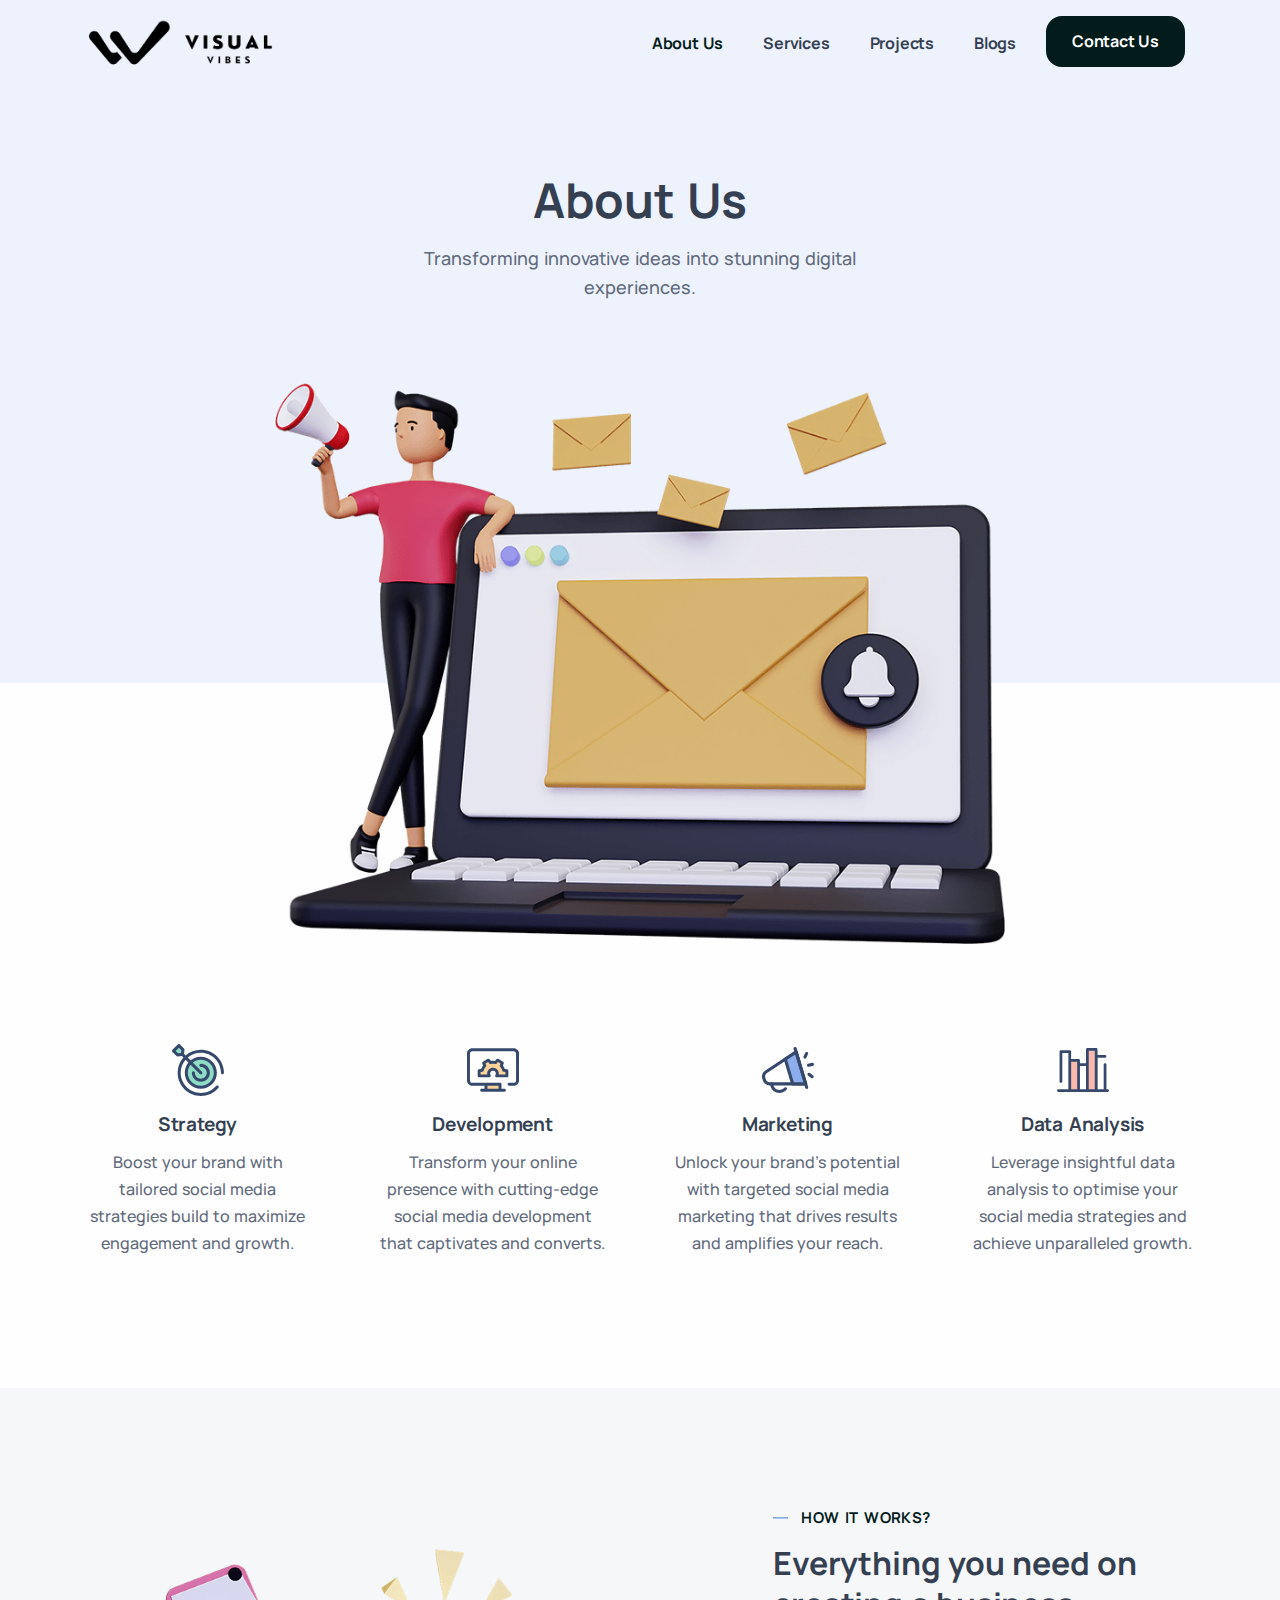
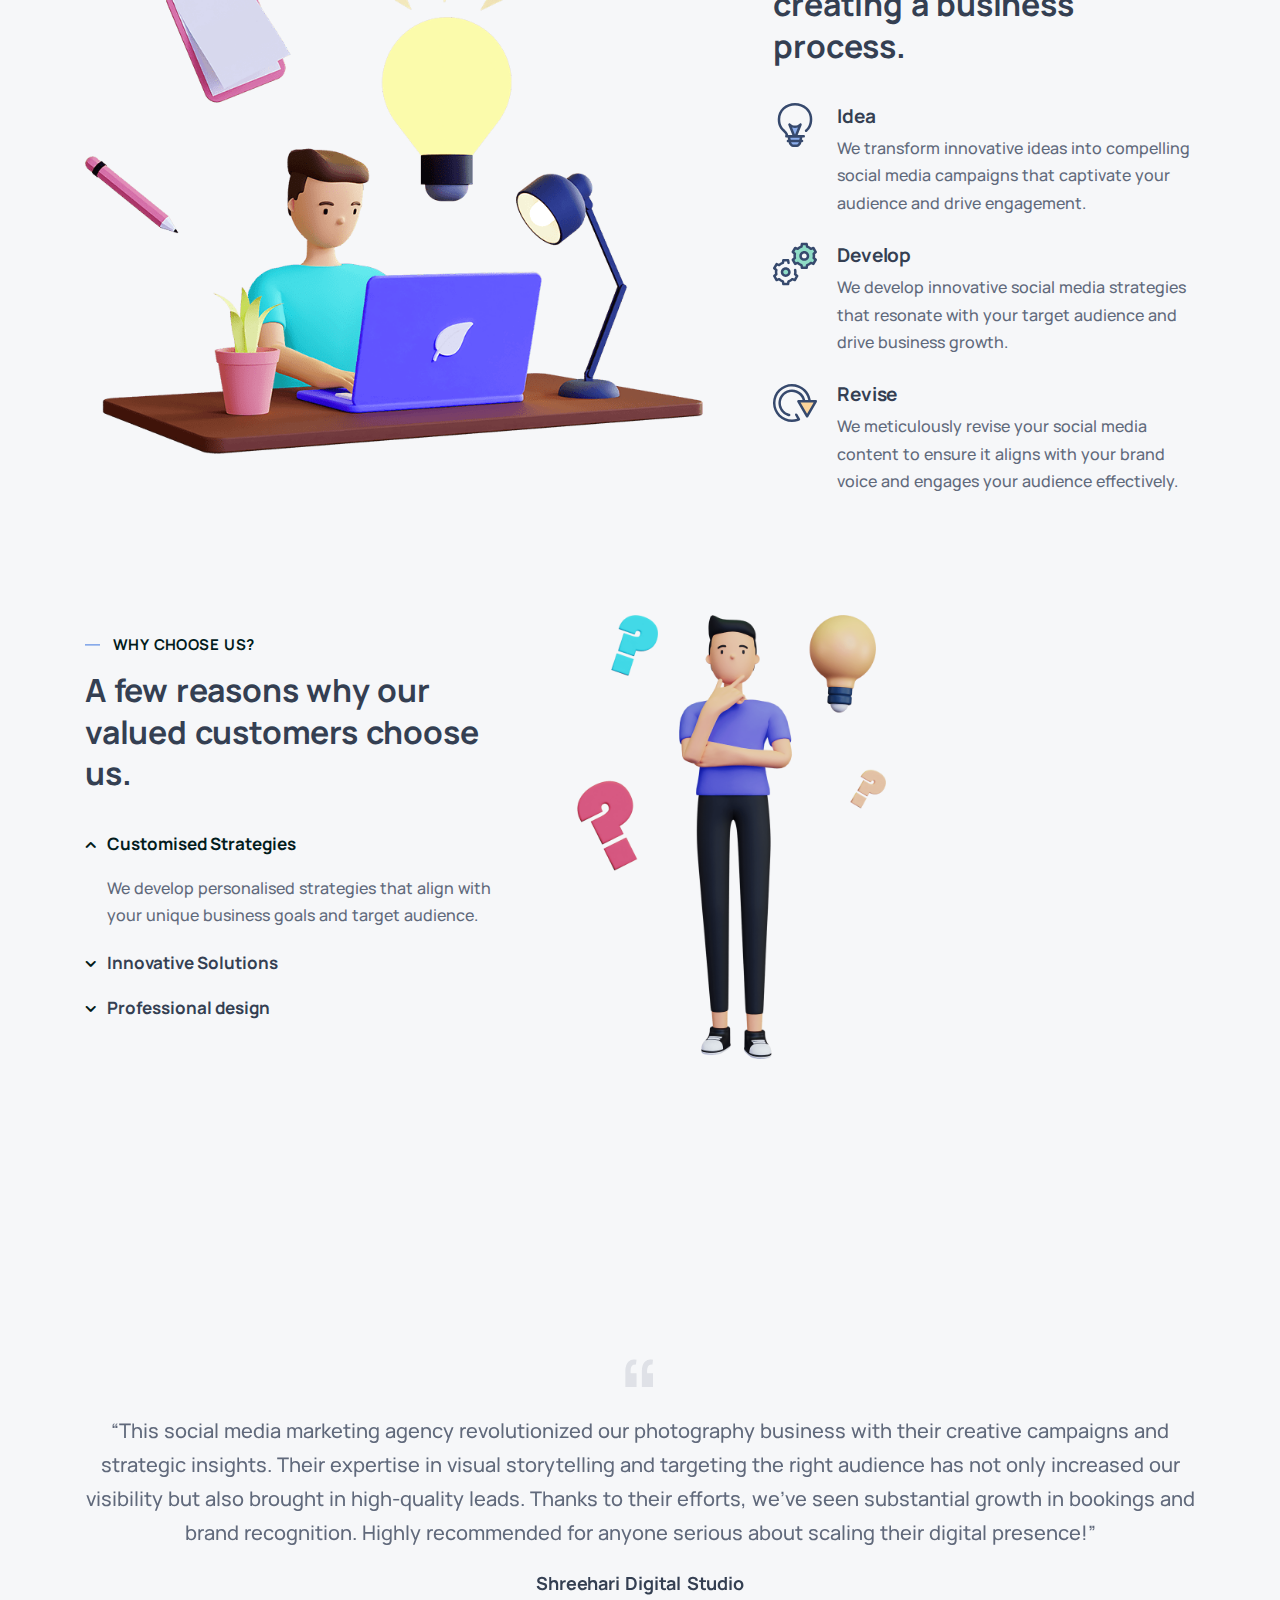
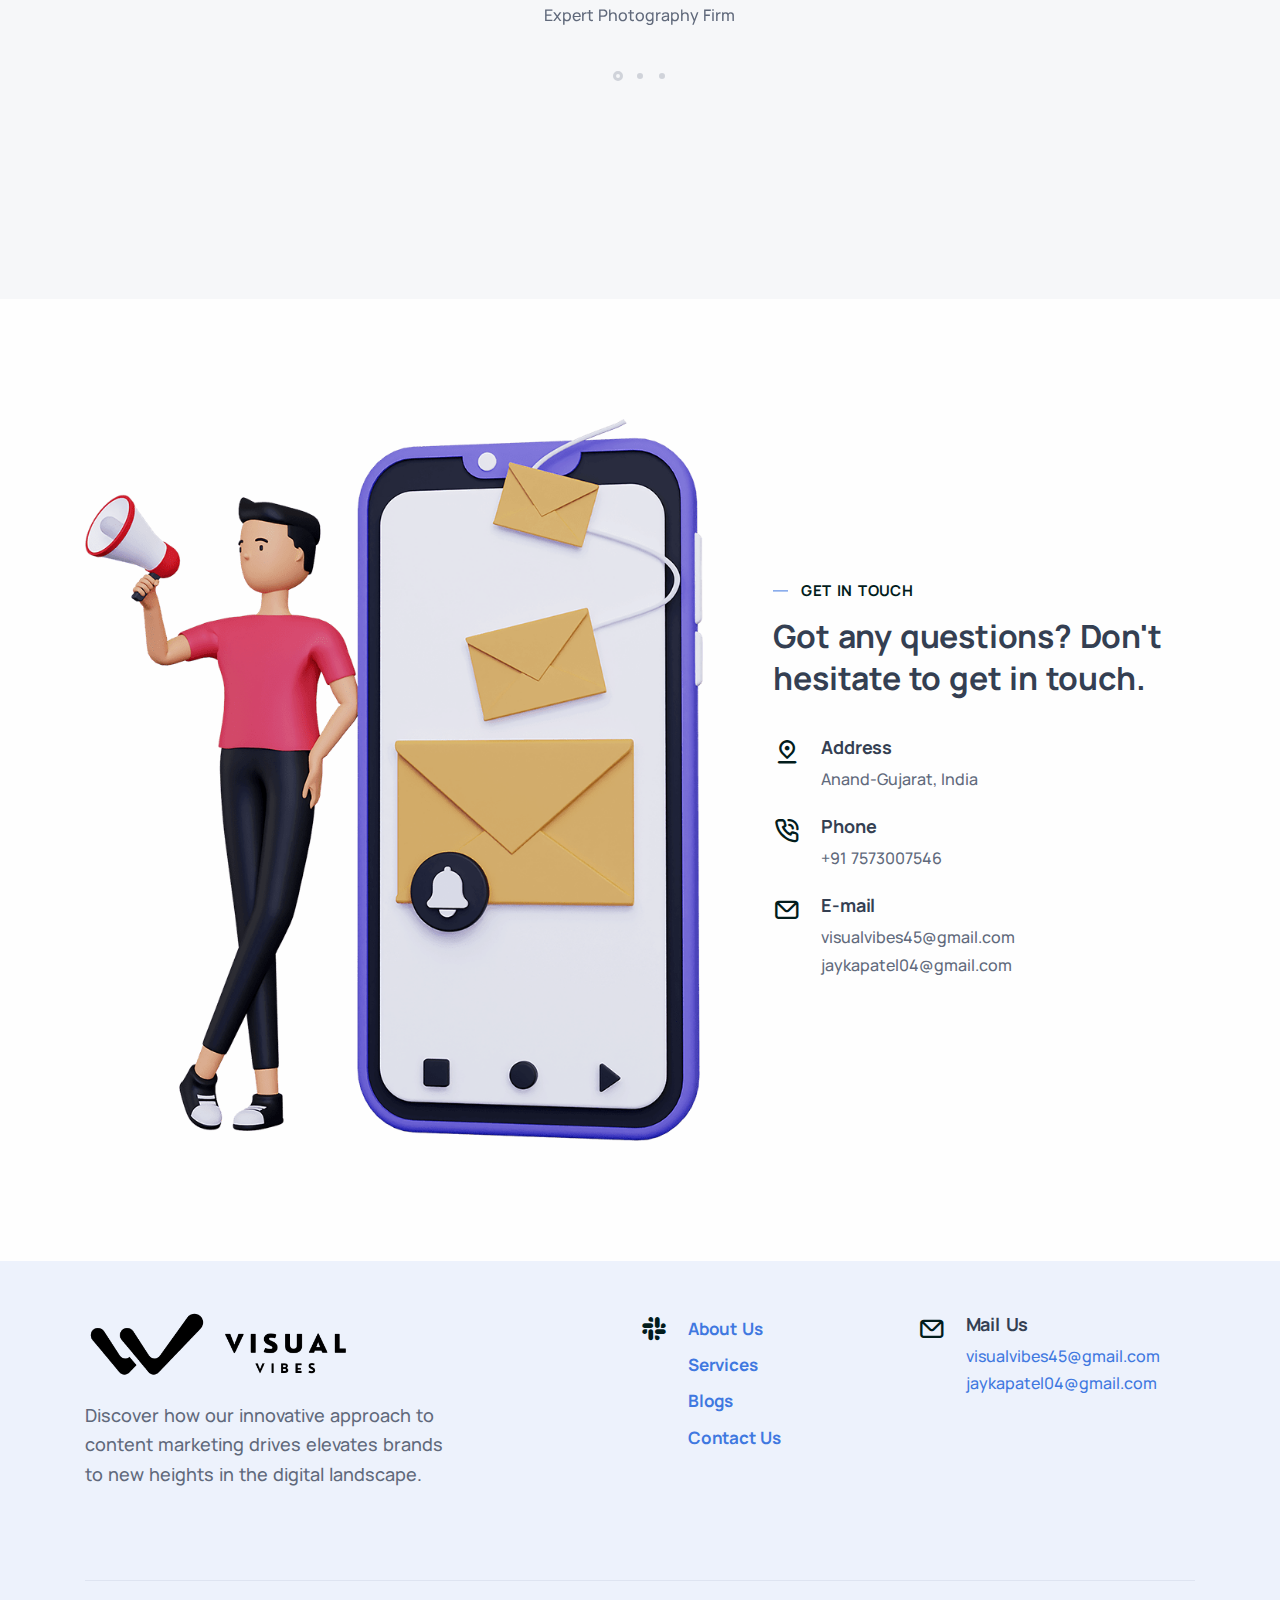
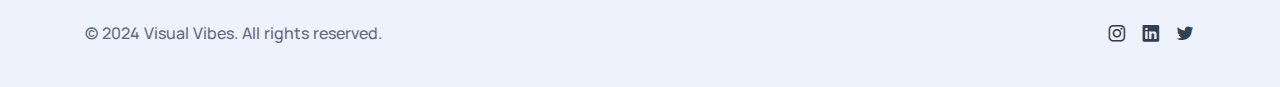
==== about2.html @ 6b337444 "Day07" ====
<!DOCTYPE html>
<html lang="en">

<head>
  <meta charset="utf-8">
  <meta name="viewport" content="width=device-width, initial-scale=1.0">
  <meta name="description"
    content="An impressive and flawless site template that includes various UI elements and countless features, attractive ready-made blocks and rich pages, basically everything you need to create a unique and professional website.">
  <meta name="keywords"
    content="bootstrap 5, business, corporate, creative, gulp, marketing, minimal, modern, multipurpose, one page, responsive, saas, sass, seo, startup, html5 template, site template">
  <meta name="author" content="elemis">
  <title>Visual Vibes</title>
  <link rel="shortcut icon" href="./assets/img/favicon.png">
  <link rel="stylesheet" href="./assets/css/plugins.css">
  <link rel="stylesheet" href="./assets/css/style.css">
</head>

<body>
  <div class="content-wrapper">
    <header class="wrapper bg-soft-primary">
      <nav class="navbar navbar-expand-lg center-nav transparent navbar-light">
        <div class="container flex-lg-row flex-nowrap align-items-center">
          <div class="navbar-brand w-100">
            <a href="./index.html">
              <img src="./assets/img/Visual vibes logo.png" height="50" alt="" />
            </a>
          </div>
          <div class="navbar-collapse offcanvas offcanvas-nav offcanvas-start">
            <div class="offcanvas-header d-lg-none">
              <h3 class="text-white fs-30 mb-0"><a class="text-white" href="index.html">Visual Vibes</a></h3>
              <button type="button" class="btn-close btn-close-white" data-bs-dismiss="offcanvas"
                aria-label="Close"></button>
            </div>
            <div class="offcanvas-body ms-lg-auto d-flex flex-column h-100">
              <ul class="navbar-nav">
                <!-- <li class="nav-item dropdown dropdown-mega">
                  <a class="nav-link dropdown-toggle" href="#" data-bs-toggle="dropdown">Demos</a>
                  <ul class="dropdown-menu mega-menu mega-menu-dark mega-menu-img">
                    <li class="mega-menu-content mega-menu-scroll">
                      <ul class="row row-cols-1 row-cols-lg-6 gx-0 gx-lg-4 gy-lg-2 list-unstyled">
                        <li class="col">
                          <a class="dropdown-item" href="./demo1.html">
                            <figure class="rounded lift d-none d-lg-block"><img src="./assets/img/demos/mi1.jpg" srcset="./assets/img/demos/mi1@2x.jpg 2x" alt=""></figure>
                            <span class="d-lg-none">Demo 1</span>
                          </a>
                        </li>
                        <li class="col">
                          <a class="dropdown-item" href="./demo2.html">
                            <figure class="rounded lift d-none d-lg-block"><img src="./assets/img/demos/mi2.jpg" srcset="./assets/img/demos/mi2@2x.jpg 2x" alt=""></figure>
                            <span class="d-lg-none">Demo 2</span>
                          </a>
                        </li>
                        <li class="col">
                          <a class="dropdown-item" href="./demo3.html">
                            <figure class="rounded lift d-none d-lg-block"><img src="./assets/img/demos/mi3.jpg" srcset="./assets/img/demos/mi3@2x.jpg 2x" alt=""></figure>
                            <span class="d-lg-none">Demo 3</span>
                          </a>
                        </li>
                        <li class="col">
                          <a class="dropdown-item" href="./demo4.html">
                            <figure class="rounded lift d-none d-lg-block"><img src="./assets/img/demos/mi4.jpg" srcset="./assets/img/demos/mi4@2x.jpg 2x" alt=""></figure>
                            <span class="d-lg-none">Demo 4</span>
                          </a>
                        </li>
                        <li class="col">
                          <a class="dropdown-item" href="./demo5.html">
                            <figure class="rounded lift d-none d-lg-block"><img src="./assets/img/demos/mi5.jpg" srcset="./assets/img/demos/mi5@2x.jpg 2x" alt=""></figure>
                            <span class="d-lg-none">Demo 5</span>
                          </a>
                        </li>
                        <li class="col">
                          <a class="dropdown-item" href="./demo6.html">
                            <figure class="rounded lift d-none d-lg-block"><img src="./assets/img/demos/mi6.jpg" srcset="./assets/img/demos/mi6@2x.jpg 2x" alt=""></figure>
                            <span class="d-lg-none">Demo 6</span>
                          </a>
                        </li>
                        <li class="col">
                          <a class="dropdown-item" href="./demo7.html">
                            <figure class="rounded lift d-none d-lg-block"><img src="./assets/img/demos/mi7.jpg" srcset="./assets/img/demos/mi7@2x.jpg 2x" alt=""></figure>
                            <span class="d-lg-none">Demo 7</span>
                          </a>
                        </li>
                        <li class="col">
                          <a class="dropdown-item" href="./demo8.html">
                            <figure class="rounded lift d-none d-lg-block"><img src="./assets/img/demos/mi8.jpg" srcset="./assets/img/demos/mi8@2x.jpg 2x" alt=""></figure>
                            <span class="d-lg-none">Demo 8</span>
                          </a>
                        </li>
                        <li class="col">
                          <a class="dropdown-item" href="./demo9.html">
                            <figure class="rounded lift d-none d-lg-block"><img src="./assets/img/demos/mi9.jpg" srcset="./assets/img/demos/mi9@2x.jpg 2x" alt=""></figure>
                            <span class="d-lg-none">Demo 9</span>
                          </a>
                        </li>
                        <li class="col">
                          <a class="dropdown-item" href="./demo10.html">
                            <figure class="rounded lift d-none d-lg-block"><img src="./assets/img/demos/mi10.jpg" srcset="./assets/img/demos/mi10@2x.jpg 2x" alt=""></figure>
                            <span class="d-lg-none">Demo 10</span>
                          </a>
                        </li>
                        <li class="col">
                          <a class="dropdown-item" href="./demo11.html">
                            <figure class="rounded lift d-none d-lg-block"><img src="./assets/img/demos/mi11.jpg" srcset="./assets/img/demos/mi11@2x.jpg 2x" alt=""></figure>
                            <span class="d-lg-none">Demo 11</span>
                          </a>
                        </li>
                        <li class="col">
                          <a class="dropdown-item" href="./demo12.html">
                            <figure class="rounded lift d-none d-lg-block"><img src="./assets/img/demos/mi12.jpg" srcset="./assets/img/demos/mi12@2x.jpg 2x" alt=""></figure>
                            <span class="d-lg-none">Demo 12</span>
                          </a>
                        </li>
                        <li class="col">
                          <a class="dropdown-item" href="./demo13.html">
                            <figure class="rounded lift d-none d-lg-block"><img src="./assets/img/demos/mi13.jpg" srcset="./assets/img/demos/mi13@2x.jpg 2x" alt=""></figure>
                            <span class="d-lg-none">Demo 13</span>
                          </a>
                        </li>
                        <li class="col">
                          <a class="dropdown-item" href="./demo14.html">
                            <figure class="rounded lift d-none d-lg-block"><img src="./assets/img/demos/mi14.jpg" srcset="./assets/img/demos/mi14@2x.jpg 2x" alt=""></figure>
                            <span class="d-lg-none">Demo 14</span>
                          </a>
                        </li>
                        <li class="col">
                          <a class="dropdown-item" href="./demo15.html">
                            <figure class="rounded lift d-none d-lg-block"><img src="./assets/img/demos/mi15.jpg" srcset="./assets/img/demos/mi15@2x.jpg 2x" alt=""></figure>
                            <span class="d-lg-none">Demo 15</span>
                          </a>
                        </li>
                        <li class="col">
                          <a class="dropdown-item" href="./demo16.html">
                            <figure class="rounded lift d-none d-lg-block"><img src="./assets/img/demos/mi16.jpg" srcset="./assets/img/demos/mi16@2x.jpg 2x" alt=""></figure>
                            <span class="d-lg-none">Demo 16</span>
                          </a>
                        </li>
                        <li class="col">
                          <a class="dropdown-item" href="./demo17.html">
                            <figure class="rounded lift d-none d-lg-block"><img src="./assets/img/demos/mi17.jpg" srcset="./assets/img/demos/mi17@2x.jpg 2x" alt=""></figure>
                            <span class="d-lg-none">Demo 17</span>
                          </a>
                        </li>
                        <li class="col">
                          <a class="dropdown-item" href="./demo18.html">
                            <figure class="rounded lift d-none d-lg-block"><img src="./assets/img/demos/mi18.jpg" srcset="./assets/img/demos/mi18@2x.jpg 2x" alt=""></figure>
                            <span class="d-lg-none">Demo 18</span>
                          </a>
                        </li>
                        <li class="col">
                          <a class="dropdown-item" href="./demo19.html">
                            <figure class="rounded lift d-none d-lg-block"><img src="./assets/img/demos/mi19.jpg" srcset="./assets/img/demos/mi19@2x.jpg 2x" alt=""></figure>
                            <span class="d-lg-none">Demo 19</span>
                          </a>
                        </li>
                        <li class="col">
                          <a class="dropdown-item" href="./demo20.html">
                            <figure class="rounded lift d-none d-lg-block"><img src="./assets/img/demos/mi20.jpg" srcset="./assets/img/demos/mi20@2x.jpg 2x" alt=""></figure>
                            <span class="d-lg-none">Demo 20</span>
                          </a>
                        </li>
                        <li class="col">
                          <a class="dropdown-item" href="./demo21.html">
                            <figure class="rounded lift d-none d-lg-block"><img src="./assets/img/demos/mi21.jpg" srcset="./assets/img/demos/mi21@2x.jpg 2x" alt=""></figure>
                            <span class="d-lg-none">Demo 21</span>
                          </a>
                        </li>
                        <li class="col">
                          <a class="dropdown-item" href="./demo22.html">
                            <figure class="rounded lift d-none d-lg-block"><img src="./assets/img/demos/mi22.jpg" srcset="./assets/img/demos/mi22@2x.jpg 2x" alt=""></figure>
                            <span class="d-lg-none">Demo 22</span>
                          </a>
                        </li>
                        <li class="col">
                          <a class="dropdown-item" href="./demo23.html">
                            <figure class="rounded lift d-none d-lg-block"><img src="./assets/img/demos/mi23.jpg" srcset="./assets/img/demos/mi23@2x.jpg 2x" alt=""></figure>
                            <span class="d-lg-none">Demo 23</span>
                          </a>
                        </li>
                        <li class="col">
                          <a class="dropdown-item" href="./demo24.html">
                            <figure class="rounded lift d-none d-lg-block"><img src="./assets/img/demos/mi24.jpg" srcset="./assets/img/demos/mi24@2x.jpg 2x" alt=""></figure>
                            <span class="d-lg-none">Demo 24</span>
                          </a>
                        </li>
                        <li class="col">
                          <a class="dropdown-item" href="./demo25.html">
                            <figure class="rounded lift d-none d-lg-block"><img src="./assets/img/demos/mi25.jpg" srcset="./assets/img/demos/mi25@2x.jpg 2x" alt=""></figure>
                            <span class="d-lg-none">Demo 25</span>
                          </a>
                        </li>
                        <li class="col">
                          <a class="dropdown-item" href="./index.html">
                            <figure class="rounded lift d-none d-lg-block"><img src="./assets/img/demos/mi26.jpg" srcset="./assets/img/demos/mi26@2x.jpg 2x" alt=""></figure>
                            <span class="d-lg-none">Demo 26</span>
                          </a>
                        </li>
                        <li class="col">
                          <a class="dropdown-item" href="./demo27.html">
                            <figure class="rounded lift d-none d-lg-block"><img src="./assets/img/demos/mi27.jpg" srcset="./assets/img/demos/mi27@2x.jpg 2x" alt=""></figure>
                            <span class="d-lg-none">Demo 27</span>
                          </a>
                        </li>
                        <li class="col">
                          <a class="dropdown-item" href="./demo28.html">
                            <figure class="rounded lift d-none d-lg-block"><img src="./assets/img/demos/mi28.jpg" srcset="./assets/img/demos/mi28@2x.jpg 2x" alt=""></figure>
                            <span class="d-lg-none">Demo 28</span>
                          </a>
                        </li>
                        <li class="col">
                          <a class="dropdown-item" href="./demo29.html">
                            <figure class="rounded lift d-none d-lg-block"><img src="./assets/img/demos/mi29.jpg" srcset="./assets/img/demos/mi29@2x.jpg 2x" alt=""></figure>
                            <span class="d-lg-none">Demo 29</span>
                          </a>
                        </li>
                        <li class="col">
                          <a class="dropdown-item" href="./demo30.html">
                            <figure class="rounded lift d-none d-lg-block"><img src="./assets/img/demos/mi30.jpg" srcset="./assets/img/demos/mi30@2x.jpg 2x" alt=""></figure>
                            <span class="d-lg-none">Demo 30</span>
                          </a>
                        </li>
                        <li class="col">
                          <a class="dropdown-item" href="./demo31.html">
                            <figure class="rounded lift d-none d-lg-block"><img src="./assets/img/demos/mi31.jpg" srcset="./assets/img/demos/mi31@2x.jpg 2x" alt=""></figure>
                            <span class="d-lg-none">Demo 31</span>
                          </a>
                        </li>
                        <li class="col">
                          <a class="dropdown-item" href="./demo32.html">
                            <figure class="rounded lift d-none d-lg-block"><img src="./assets/img/demos/mi32.jpg" srcset="./assets/img/demos/mi32@2x.jpg 2x" alt=""></figure>
                            <span class="d-lg-none">Demo 32</span>
                          </a>
                        </li>
                        <li class="col">
                          <a class="dropdown-item" href="./demo33.html">
                            <figure class="rounded lift d-none d-lg-block"><img src="./assets/img/demos/mi33.jpg" srcset="./assets/img/demos/mi33@2x.jpg 2x" alt=""></figure>
                            <span class="d-lg-none">Demo 33</span>
                          </a>+
                        </li>+
                        <li class="col+">
                          <a class="dr+opdown-item" href="./demo34.html">
                            <figure cl+ass="rounded lift d-none d-lg-block"><img src="./assets/img/demos/mi34.jpg" srcset="./assets/img/demos/mi34@2x.jpg 2x" alt=""></figure>
                            <span clas+s="d-lg-none">Demo 34</span>
                          </a>+
                        </li>+
                      </ul>+
                      +
                      <span class="d-n+one d-lg-flex"><i class="uil uil-direction"></i><strong>Scroll to view more</strong></span>
                    </li>
                    
                  </ul>
                  
                </li> -->
                <li class="nav-item dropdown">
                  <a class="nav-link active" href="about2.html">About Us</a>
                  <!-- <ul class="dropdown-menu">
                    <li class="dropdown dropdown-submenu dropend"><a class="dropdown-item dropdown-toggle" href="#" data-bs-toggle="dropdown">Services</a>
                      <ul class="dropdown-menu">
                        <li class="nav-item"><a class="dropdown-item" href="./services.html">Services I</a></li>
                        <li class="nav-item"><a class="dropdown-item" href="./services.html">Services II</a></li>
                      </ul>
                    </li>
                    <li class="dropdown dropdown-submenu dropend"><a class="dropdown-item dropdown-toggle" href="#" data-bs-toggle="dropdown">About</a>
                      <ul class="dropdown-menu">
                        <li class="nav-item"><a class="dropdown-item" href="./about.html">About I</a></li>
                        <li class="nav-item"><a class="dropdown-item" href="./about2.html">About II</a></li>
                      </ul>
                    </li>
                    <li class="dropdown dropdown-submenu dropend"><a class="dropdown-item dropdown-toggle" href="#" data-bs-toggle="dropdown">Shop</a>
                      <ul class="dropdown-menu">
                        <li class="nav-item"><a class="dropdown-item" href="./shop.html">Shop I</a></li>
                        <li class="nav-item"><a class="dropdown-item" href="./shop2.html">Shop II</a></li>
                        <li class="nav-item"><a class="dropdown-item" href="./shop-product.html">Product Page</a></li>
                        <li class="nav-item"><a class="dropdown-item" href="./shop-cart.html">Shopping Cart</a></li>
                        <li class="nav-item"><a class="dropdown-item" href="./shop-checkout.html">Checkout</a></li>
                      </ul>
                    </li>
                    <li class="dropdown dropdown-submenu dropend"><a class="dropdown-item dropdown-toggle" href="#" data-bs-toggle="dropdown">Contact</a>
                      <ul class="dropdown-menu">
                        <li class="nav-item"><a class="dropdown-item" href="./contact.html">Contact I</a></li>
                        <li class="nav-item"><a class="dropdown-item" href="./contact.html">Contact II</a></li>
                        <li class="nav-item"><a class="dropdown-item" href="./contact3.html">Contact III</a></li>
                      </ul>
                    </li>
                    <li class="dropdown dropdown-submenu dropend"><a class="dropdown-item dropdown-toggle" href="#" data-bs-toggle="dropdown">Career</a>
                      <ul class="dropdown-menu">
                        <li class="nav-item"><a class="dropdown-item" href="./career.html">Job Listing I</a></li>
                        <li class="nav-item"><a class="dropdown-item" href="./career2.html">Job Listing II</a></li>
                        <li class="nav-item"><a class="dropdown-item" href="./career-job.html">Job Description</a></li>
                      </ul>
                    </li>
                    <li class="dropdown dropdown-submenu dropend"><a class="dropdown-item dropdown-toggle" href="#" data-bs-toggle="dropdown">Utility</a>
                      <ul class="dropdown-menu">
                        <li class="nav-item"><a class="dropdown-item" href="./404.html">404 Not Found</a></li>
                        <li class="nav-item"><a class="dropdown-item" href="./page-loader.html">Page Loader</a></li>
                        <li class="nav-item"><a class="dropdown-item" href="./signin.html">Sign In I</a></li>
                        <li class="nav-item"><a class="dropdown-item" href="./signin2.html">Sign In II</a></li>
                        <li class="nav-item"><a class="dropdown-item" href="./signup.html">Sign Up I</a></li>
                        <li class="nav-item"><a class="dropdown-item" href="./signup2.html">Sign Up II</a></li>
                        <li class="nav-item"><a class="dropdown-item" href="./terms.html">Terms</a></li>
                      </ul>
                    </li>
                    <li class="nav-item"><a class="dropdown-item" href="./pricing.html">Pricing</a></li>
                    <li class="nav-item"><a class="dropdown-item" href="./onepage.html">One Page</a></li>
                  </ul> -->
                </li>
                <li class="nav-item dropdown">
                  <a class="nav-link" href="services.html">Services</a>
                  <!-- <div class="dropdown-menu dropdown-lg">
                    <div class="dropdown-lg-content">
                      <div>
                        <h6 class="dropdown-header">Project Pages</h6>
                        <ul class="list-unstyled">
                          <li><a class="dropdown-item" href="./projects.html">Projects I</a></li>
                          <li><a class="dropdown-item" href="./projects2.html">Projects II</a></li>
                          <li><a class="dropdown-item" href="./projects3.html">Projects III</a></li>
                          <li><a class="dropdown-item" href="./project.html">Projects IV</a></li>
                        </ul>
                      </div>
                      
                      <div>
                        <h6 class="dropdown-header">Single Projects</h6>
                        <ul class="list-unstyled">
                          <li><a class="dropdown-item" href="./single-project.html">Single Project I</a></li>
                          <li><a class="dropdown-item" href="./single-project2.html">Single Project II</a></li>
                          <li><a class="dropdown-item" href="./single-project3.html">Single Project III</a></li>
                          <li><a class="dropdown-item" href="./single-project4.html">Single Project IV</a></li>
                        </ul>
                      </div>
                      
                    </div>
                    
                  </div> -->
                </li>
                <li class="nav-item dropdown">
                  <a class="nav-link" href="projects.html">Projects</a>
                  <!-- <ul class="dropdown-menu">
                    <li class="nav-item"><a class="dropdown-item" href="./blog.html">Blog without Sidebar</a></li>
                    <li class="nav-item"><a class="dropdown-item" href="./blog2.html">Blog with Sidebar</a></li>
                    <li class="nav-item"><a class="dropdown-item" href="./blog3.html">Blog with Left Sidebar</a></li>
                    <li class="dropdown dropdown-submenu dropend"><a class="dropdown-item dropdown-toggle" href="#" data-bs-toggle="dropdown">Blog Posts</a>
                      <ul class="dropdown-menu">
                        <li class="nav-item"><a class="dropdown-item" href="./blog-post.html">Post without Sidebar</a></li>
                        <li class="nav-item"><a class="dropdown-item" href="./blog-post2.html">Post with Sidebar</a></li>
                        <li class="nav-item"><a class="dropdown-item" href="./blog-post3.html">Post with Left Sidebar</a></li>
                      </ul>
                    </li>
                  </ul> -->
                </li>
                <li class="nav-item dropdown dropdown-mega">
                  <a class="nav-link" href="blog2.html">Blogs</a>

                  <!-- <li class="mega-menu-content">
                      <ul class="row row-cols-1 row-cols-lg-6 gx-0 gx-lg-6 gy-lg-4 list-unstyled">
                        <li class="col"><a class="dropdown-item" href="./docs/blocks/about.html">
                            <div class="rounded img-svg d-none d-lg-block p-4 mb-lg-2"><img class="rounded-0" src="./assets/img/demos/block1.svg" alt=""></div>
                            <span>About</span>
                          </a>
                        </li>
                        <li class="col"><a class="dropdown-item" href="./docs/blocks/blog.html">
                            <div class="rounded img-svg d-none d-lg-block p-4 mb-lg-2"><img class="rounded-0" src="./assets/img/demos/block2.svg" alt=""></div>
                            <span>Blog</span>
                          </a>
                        </li>
                        <li class="col"><a class="dropdown-item" href="./docs/blocks/call-to-action.html">
                            <div class="rounded img-svg d-none d-lg-block p-4 mb-lg-2"><img class="rounded-0" src="./assets/img/demos/block3.svg" alt=""></div>
                            <span>Call to Action</span>
                          </a>
                        </li>
                        <li class="col"><a class="dropdown-item" href="./docs/blocks/clients.html">
                            <div class="rounded img-svg d-none d-lg-block p-4 mb-lg-2"><img class="rounded-0" src="./assets/img/demos/block4.svg" alt=""></div>
                            <span>Clients</span>
                          </a>
                        </li>
                        <li class="col"><a class="dropdown-item" href="./docs/blocks/contact.html">
                            <div class="rounded img-svg d-none d-lg-block p-4 mb-lg-2"><img class="rounded-0" src="./assets/img/demos/block5.svg" alt=""></div>
                            <span>Contact</span>
                          </a>
                        </li>
                        <li class="col"><a class="dropdown-item" href="./docs/blocks/facts.html">
                            <div class="rounded img-svg d-none d-lg-block p-4 mb-lg-2"><img class="rounded-0" src="./assets/img/demos/block6.svg" alt=""></div>
                            <span>Facts</span>
                          </a>
                        </li>
                        <li class="col"><a class="dropdown-item" href="./docs/blocks/faq.html">
                            <div class="rounded img-svg d-none d-lg-block p-4 mb-lg-2"><img class="rounded-0" src="./assets/img/demos/block7.svg" alt=""></div>
                            <span>FAQ</span>
                          </a>
                        </li>
                        <li class="col"><a class="dropdown-item" href="./docs/blocks/features.html">
                            <div class="rounded img-svg d-none d-lg-block p-4 mb-lg-2"><img class="rounded-0" src="./assets/img/demos/block8.svg" alt=""></div>
                            <span>Features</span>
                          </a>
                        </li>
                        <li class="col"><a class="dropdown-item" href="./docs/blocks/footer.html">
                            <div class="rounded img-svg d-none d-lg-block p-4 mb-lg-2"><img class="rounded-0" src="./assets/img/demos/block9.svg" alt=""></div>
                            <span>Footer</span>
                          </a>
                        </li>
                        <li class="col"><a class="dropdown-item" href="./docs/blocks/hero.html">
                            <div class="rounded img-svg d-none d-lg-block p-4 mb-lg-2"><img class="rounded-0" src="./assets/img/demos/block10.svg" alt=""></div>
                            <span>Hero</span>
                          </a>
                        </li>
                        <li class="col"><a class="dropdown-item" href="./docs/blocks/misc.html">
                            <div class="rounded img-svg d-none d-lg-block p-4 mb-lg-2"><img class="rounded-0" src="./assets/img/demos/block17.svg" alt=""></div>
                            <span>Misc</span>
                          </a>
                        </li>
                        <li class="col"><a class="dropdown-item" href="./docs/blocks/navbar.html">
                            <div class="rounded img-svg d-none d-lg-block p-4 mb-lg-2"><img class="rounded-0" src="./assets/img/demos/block11.svg" alt=""></div>
                            <span>Navbar</span>
                          </a>
                        </li>
                        <li class="col"><a class="dropdown-item" href="./docs/blocks/portfolio.html">
                            <div class="rounded img-svg d-none d-lg-block p-4 mb-lg-2"><img class="rounded-0" src="./assets/img/demos/block12.svg" alt=""></div>
                            <span>Portfolio</span>
                          </a>
                        </li>
                        <li class="col"><a class="dropdown-item" href="./docs/blocks/pricing.html">
                            <div class="rounded img-svg d-none d-lg-block p-4 mb-lg-2"><img class="rounded-0" src="./assets/img/demos/block13.svg" alt=""></div>
                            <span>Pricing</span>
                          </a>
                        </li>
                        <li class="col"><a class="dropdown-item" href="./docs/blocks/process.html">
                            <div class="rounded img-svg d-none d-lg-block p-4 mb-lg-2"><img class="rounded-0" src="./assets/img/demos/block14.svg" alt=""></div>
                            <span>Process</span>
                          </a>
                        </li>
                        <li class="col"><a class="dropdown-item" href="./docs/blocks/team.html">
                            <div class="rounded img-svg d-none d-lg-block p-4 mb-lg-2"><img class="rounded-0" src="./assets/img/demos/block15.svg" alt=""></div>
                            <span>Team</span>
                          </a>
                        </li>
                        <li class="col"><a class="dropdown-item" href="./docs/blocks/testimonials.html">
                            <div class="rounded img-svg d-none d-lg-block p-4 mb-lg-2"><img class="rounded-0" src="./assets/img/demos/block16.svg" alt=""></div>
                            <span>Testimonials</span>
                          </a>
                        </li>
                      </ul>
                     
                    </li> -->



                </li>
                <li class="nav-item dropdown">
                  <a href="contact.html" class="btn btn-primary rounded-xl" style="margin: 10px;">Contact Us</a>
                  <!-- <ul class="dropdown-menu">
                    <li class="nav-item"><a class="dropdown-item" href="./blog.html">Blog without Sidebar</a></li>
                    <li class="nav-item"><a class="dropdown-item" href="./blog2.html">Blog with Sidebar</a></li>
                    <li class="nav-item"><a class="dropdown-item" href="./blog3.html">Blog with Left Sidebar</a></li>
                    <li class="dropdown dropdown-submenu dropend"><a class="dropdown-item dropdown-toggle" href="#" data-bs-toggle="dropdown">Blog Posts</a>
                      <ul class="dropdown-menu">
                        <li class="nav-item"><a class="dropdown-item" href="./blog-post.html">Post without Sidebar</a></li>
                        <li class="nav-item"><a class="dropdown-item" href="./blog-post2.html">Post with Sidebar</a></li>
                        <li class="nav-item"><a class="dropdown-item" href="./blog-post3.html">Post with Left Sidebar</a></li>
                      </ul>
                    </li>
                  </ul> -->
                </li>
                <!-- <li class="nav-item dropdown dropdown-mega">
                  <a class="nav-link dropdown-toggle" href="#" data-bs-toggle="dropdown">Documentation</a>
                  <ul class="dropdown-menu mega-menu">
                    <li class="mega-menu-content">
                      <div class="row gx-0 gx-lg-3">
                        <div class="col-lg-4">
                          <h6 class="dropdown-header">Usage</h6>
                          <ul class="list-unstyled cc-2 pb-lg-1">
                            <li><a class="dropdown-item" href="./docs/index.html">Get Started</a></li>
                            <li><a class="dropdown-item" href="./docs/forms.html">Forms</a></li>
                            <li><a class="dropdown-item" href="./docs/faq.html">FAQ</a></li>
                            <li><a class="dropdown-item" href="./docs/changelog.html">Changelog</a></li>
                            <li><a class="dropdown-item" href="./docs/credits.html">Credits</a></li>
                          </ul>
                          <h6 class="dropdown-header mt-lg-6">Styleguide</h6>
                          <ul class="list-unstyled cc-2">
                            <li><a class="dropdown-item" href="./docs/styleguide/colors.html">Colors</a></li>
                            <li><a class="dropdown-item" href="./docs/styleguide/fonts.html">Fonts</a></li>
                            <li><a class="dropdown-item" href="./docs/styleguide/icons-svg.html">SVG Icons</a></li>
                            <li><a class="dropdown-item" href="./docs/styleguide/icons-font.html">Font Icons</a></li>
                            <li><a class="dropdown-item" href="./docs/styleguide/illustrations.html">Illustrations</a></li>
                            <li><a class="dropdown-item" href="./docs/styleguide/backgrounds.html">Backgrounds</a></li>
                            <li><a class="dropdown-item" href="./docs/styleguide/misc.html">Misc</a></li>
                          </ul>
                        </div>
                       
                        <div class="col-lg-8">
                          <h6 class="dropdown-header">Elements</h6>
                          <ul class="list-unstyled cc-3">
                            <li><a class="dropdown-item" href="./docs/elements/accordion.html">Accordion</a></li>
                            <li><a class="dropdown-item" href="./docs/elements/alerts.html">Alerts</a></li>
                            <li><a class="dropdown-item" href="./docs/elements/animations.html">Animations</a></li>
                            <li><a class="dropdown-item" href="./docs/elements/avatars.html">Avatars</a></li>
                            <li><a class="dropdown-item" href="./docs/elements/background.html">Background</a></li>
                            <li><a class="dropdown-item" href="./docs/elements/badges.html">Badges</a></li>
                            <li><a class="dropdown-item" href="./docs/elements/buttons.html">Buttons</a></li>
                            <li><a class="dropdown-item" href="./docs/elements/card.html">Card</a></li>
                            <li><a class="dropdown-item" href="./docs/elements/carousel.html">Carousel</a></li>
                            <li><a class="dropdown-item" href="./docs/elements/dividers.html">Dividers</a></li>
                            <li><a class="dropdown-item" href="./docs/elements/form-elements.html">Form Elements</a></li>
                            <li><a class="dropdown-item" href="./docs/elements/image-hover.html">Image Hover</a></li>
                            <li><a class="dropdown-item" href="./docs/elements/image-mask.html">Image Mask</a></li>
                            <li><a class="dropdown-item" href="./docs/elements/lightbox.html">Lightbox</a></li>
                            <li><a class="dropdown-item" href="./docs/elements/player.html">Media Player</a></li>
                            <li><a class="dropdown-item" href="./docs/elements/modal.html">Modal</a></li>
                            <li><a class="dropdown-item" href="./docs/elements/pagination.html">Pagination</a></li>
                            <li><a class="dropdown-item" href="./docs/elements/progressbar.html">Progressbar</a></li>
                            <li><a class="dropdown-item" href="./docs/elements/shadows.html">Shadows</a></li>
                            <li><a class="dropdown-item" href="./docs/elements/shapes.html">Shapes</a></li>
                            <li><a class="dropdown-item" href="./docs/elements/tables.html">Tables</a></li>
                            <li><a class="dropdown-item" href="./docs/elements/tabs.html">Tabs</a></li>
                            <li><a class="dropdown-item" href="./docs/elements/text-animations.html">Text Animations</a></li>
                            <li><a class="dropdown-item" href="./docs/elements/text-highlight.html">Text Highlight</a></li>
                            <li><a class="dropdown-item" href="./docs/elements/tiles.html">Tiles</a></li>
                            <li><a class="dropdown-item" href="./docs/elements/tooltips-popovers.html">Tooltips & Popovers</a></li>
                            <li><a class="dropdown-item" href="./docs/elements/typography.html">Typography</a></li>
                          </ul>
                        </div>
                        
                      </div>
                     
                    </li>
                    
                  </ul>
                  
                </li> -->
              </ul>
              <!-- /.navbar-nav -->
              <div class="offcanvas-footer d-lg-none">
                <div>
                  <a href="mailto:visualvibes45@gmail.com" class="link-inverse">visualvibes45@gmail.com</a>
                  <br /> <br />
                  <nav class="nav social social-white mt-4">
                    <a href="https://www.instagram.com/visualvibes42"><i class="uil uil-instagram"></i></a>
                    <!-- <a href="#"><i class="uil uil-facebook-f"></i></a> -->
                    <a href="https://www.linkedin.com/in/jaykapatel/"><i class="uil uil-linkedin"></i></a>
                    <a href="https://x.com/Jay_kapatel_"><i class="uil uil-twitter"></i></a>
                  </nav>
                </div>
              </div>
            </div>
          </div>
          <!-- /.navbar-collapse -->
          <div class="navbar-other  d-flex ms-auto">
            <ul class="navbar-nav flex-row align-items-center ms-auto">
              <!-- <li class="nav-item d-none d-md-block">
                <a href="contact.html" class="btn btn-sm btn-primary rounded">Contact Us</a>    
              </li> -->
              <li class="nav-item d-lg-none">
                <button class="hamburger offcanvas-nav-btn"><span></span></button>
              </li>
            </ul>
            <!-- /.navbar-nav -->
          </div>
          <!-- /.navbar-other -->
        </div>
        <!-- /.container -->
      </nav>
      <!-- /.navbar -->
    </header>
    <!-- /header -->
    <section class="wrapper bg-soft-primary">
      <div class="container pt-10 pb-20 pt-md-14 pb-md-23 text-center">
        <div class="row">
          <div class="col-xl-5 mx-auto mb-6">
            <h1 class="display-1 mb-3">About Us</h1>
            <p class="lead mb-0">Transforming innovative ideas into stunning digital experiences.</p>
          </div>
          <!-- /column -->
        </div>
        <!-- /.row -->
      </div>
      <!-- /.container -->
    </section>
    <!-- /section -->
    <section class="wrapper bg-light">
      <div class="container pb-14 pb-md-16">
        <div class="row text-center mb-12 mb-md-15">
          <div class="col-md-10 offset-md-1 col-lg-8 offset-lg-2 mt-n18 mt-md-n22">
            <figure><img class="w-auto" src="./assets/img/illustrations/3d3.png"
                srcset="./assets/img/illustrations/3d3@2x.png 2x" alt="" /></figure>
          </div>
          <!-- /column -->
        </div>
        <!-- /.row -->
        <!-- <div class="row gx-lg-8 gx-xl-12 gy-6 mb-10 align-items-center">
          <div class="col-lg-6 order-lg-2">
            <ul class="progress-list">
              <li>
                <p>Marketing</p>
                <div class="progressbar line blue" data-value="100"></div>
              </li>
              <li>
                <p>Strategy</p>
                <div class="progressbar line green" data-value="80"></div>
              </li>
              <li>
                <p>Development</p>
                <div class="progressbar line yellow" data-value="85"></div>
              </li>
              <li>
                <p>Data Analysis</p>
                <div class="progressbar line orange" data-value="90"></div>
              </li>
            </ul>
          </div>
          <div class="col-lg-6">
            <h3 class="display-5 mb-5">The full service we are offering is specifically designed to meet your business
              needs and projects.</h3>
            <p>Integer posuere erat a ante venenatis dapibus posuere velit aliquet. Morbi leo risus, porta ac
              consectetur ac, vestibulum at eros. Praesent commodo cursus magna, vel scelerisque nisl consectetur duis
              mollis commodo.</p>
          </div>
        </div> -->
        <!--/.row -->
        <div class="row gx-lg-8 gx-xl-12 gy-6 gy-md-0 mt-md-15 text-center">
          <div class="col-md-6 col-lg-3">
            <img src="./assets/img/icons/lineal/target.svg" class="svg-inject icon-svg icon-svg-md text-green mb-3"
              alt="" />
            <h4>Strategy</h4>
            <p class="mb-2">Boost your brand with tailored social media strategies build to maximize engagement and
              growth.</p>
          </div>
          <!--/column -->
          <div class="col-md-6 col-lg-3">
            <img src="./assets/img/icons/lineal/settings-3.svg" class="svg-inject icon-svg icon-svg-md text-yellow mb-3"
              alt="" />
            <h4>Development</h4>
            <p class="mb-2">Transform your online presence with cutting-edge social media development that captivates
              and converts.</p>
          </div>
          <!--/column -->
          <div class="col-md-6 col-lg-3">
            <img src="./assets/img/icons/lineal/megaphone.svg" class="svg-inject icon-svg icon-svg-md text-blue mb-3"
              alt="" />
            <h4>Marketing</h4>
            <p class="mb-2">Unlock your brand's potential with targeted social media marketing that drives results and
              amplifies your reach.</p>
          </div>
          <!--/column -->
          <div class="col-md-6 col-lg-3">
            <img src="./assets/img/icons/lineal/bar-chart.svg" class="svg-inject icon-svg icon-svg-md text-orange mb-3"
              alt="" />
            <h4>Data Analysis</h4>
            <p class="mb-2">Leverage insightful data analysis to optimise your social media strategies and achieve
              unparalleled growth.</p>
          </div>
          <!--/column -->
        </div>
        <!--/.row -->
      </div>
      <!-- /.container -->
    </section>
    <!-- /section -->
    <section class="wrapper bg-gray">
      <div class="container py-14 py-md-16">
        <div class="row gx-lg-8 gx-xl-12 gy-10 mb-14 mb-md-16 align-items-center">
          <div class="col-lg-7">
            <figure><img class="w-auto" src="./assets/img/illustrations/3d4.png"
                srcset="./assets/img/illustrations/3d4@2x.png 2x" alt="" /></figure>
          </div>
          <!--/column -->
          <div class="col-lg-5">
            <h2 class="fs-15 text-uppercase text-line text-primary mb-3">How It Works?</h2>
            <h3 class="display-5 mb-7 pe-xxl-5">Everything you need on creating a business process.</h3>
            <div class="d-flex flex-row mb-4">
              <div>
                <img src="./assets/img/icons/lineal/light-bulb.svg"
                  class="svg-inject icon-svg icon-svg-sm text-blue me-4" alt="" />
              </div>
              <div>
                <h4 class="mb-1">Idea</h4>
                <p class="mb-1">We transform innovative ideas into compelling social media campaigns that captivate your
                  audience and drive engagement.</p>
              </div>
            </div>
            <div class="d-flex flex-row mb-4">
              <div>
                <img src="./assets/img/icons/lineal/settings-2.svg"
                  class="svg-inject icon-svg icon-svg-sm text-green me-4" alt="" />
              </div>
              <div>
                <h4 class="mb-1">Develop</h4>
                <p class="mb-1">We develop innovative social media strategies that resonate with your target audience
                  and drive business growth.</p>
              </div>
            </div>
            <div class="d-flex flex-row">
              <div>
                <img src="./assets/img/icons/lineal/loading.svg"
                  class="svg-inject icon-svg icon-svg-sm text-yellow me-4" alt="" />
              </div>
              <div>
                <h4 class="mb-1">Revise</h4>
                <p class="mb-0">We meticulously revise your social media content to ensure it aligns with your brand
                  voice and engages your audience effectively.</p>
              </div>
            </div>
          </div>
          <!--/column -->
        </div>
        <!--/.row -->
        <div class="row gx-lg-8 gx-xl-12 gy-10 align-items-center">
          <div class="col-lg-7 order-lg-2">
            <figure><img class="w-50" src="./assets/img/illustrations/3d12.png"
                srcset="./assets/img/illustrations/3d12@2x.png 1x" alt="" /></figure>
          </div>
          <!--/column -->
          <div class="col-lg-5">
            <h2 class="fs-15 text-uppercase text-line text-primary mb-3">Why Choose Us?</h2>
            <h3 class="display-5 mb-7">A few reasons why our valued customers choose us.</h3>
            <div class="accordion accordion-wrapper" id="accordionExample">
              <div class="card plain accordion-item">
                <div class="card-header" id="headingOne">
                  <button class="accordion-button" data-bs-toggle="collapse" data-bs-target="#collapseOne"
                    aria-expanded="true" aria-controls="collapseOne"> Customised Strategies </button>
                </div>
                <!--/.card-header -->
                <div id="collapseOne" class="accordion-collapse collapse show" aria-labelledby="headingOne"
                  data-bs-parent="#accordionExample">
                  <div class="card-body">
                    <p>We develop personalised strategies that align with your unique business goals and target
                      audience.</p>
                  </div>
                  <!--/.card-body -->
                </div>
                <!--/.accordion-collapse -->
              </div>
              <!--/.accordion-item -->
              <div class="card plain accordion-item">
                <div class="card-header" id="headingTwo">
                  <button class="collapsed" data-bs-toggle="collapse" data-bs-target="#collapseTwo"
                    aria-expanded="false" aria-controls="collapseTwo"> Innovative Solutions </button>
                </div>
                <!--/.card-header -->
                <div id="collapseTwo" class="accordion-collapse collapse" aria-labelledby="headingTwo"
                  data-bs-parent="#accordionExample">
                  <div class="card-body">
                    <p>We leverage the latest tools and trends to keep your brand ahead of the competition.</p>
                  </div>
                  <!--/.card-body -->
                </div>
                <!--/.accordion-collapse -->
              </div>
              <!--/.accordion-item -->
              <div class="card plain accordion-item">
                <div class="card-header" id="headingThree">
                  <button class="collapsed" data-bs-toggle="collapse" data-bs-target="#collapseThree"
                    aria-expanded="false" aria-controls="collapseThree"> Professional design </button>
                </div>
                <!--/.card-header -->
                <div id="collapseThree" class="accordion-collapse collapse" aria-labelledby="headingThree"
                  data-bs-parent="#accordionExample">
                  <div class="card-body">
                    <p>Elevate your brand with our professional design services, creating visually stunning and engaging
                      social media content.</p>
                  </div>
                  <!--/.card-body -->
                </div>
                <!--/.accordion-collapse -->
              </div>
              <!--/.accordion-item -->
            </div>
            <!--/.accordion -->
          </div>
          <!--/column -->
        </div>
        <!--/.row -->
      </div>
      <!-- /.container -->
    </section>
    <!-- /section -->
    <!-- <section class="wrapper bg-light">
      <div class="container py-14 py-md-16">
        <div class="row gx-lg-8 gx-xl-12 gy-10 align-items-center">
          <div class="col-lg-4">
            <h2 class="fs-15 text-uppercase text-line text-primary text-center mb-3">Meet the Team</h2>
            <h3 class="display-5 mb-5">Save your time and money by choosing our professional team.</h3>
            <p>Donec id elit non mi porta gravida at eget metus. Morbi leo risus, porta ac consectetur ac, vestibulum at
              eros tempus porttitor.</p>
            <a href="#" class="btn btn-primary rounded-pill mt-3">See All Members</a>
          </div>
          <div class="col-lg-8">
            <div class="swiper-container text-center mb-6" data-margin="30" data-dots="true" data-items-xl="3"
              data-items-md="2" data-items-xs="1">
              <div class="swiper">
                <div class="swiper-wrapper">
                  <div class="swiper-slide">
                    <img class="rounded-circle w-20 mx-auto mb-4" src="./assets/img/avatars/t1.jpg"
                      srcset="./assets/img/avatars/t1@2x.jpg 2x" alt="" />
                    <h4 class="mb-1">Cory Zamora</h4>
                    <div class="meta mb-2">Marketing Specialist</div>
                    <p class="mb-2">Etiam porta sem magna malesuada mollis.</p>
                    <nav class="nav social justify-content-center text-center mb-0">
                      <a href="#"><i class="uil uil-twitter"></i></a>
                      <a href="#"><i class="uil uil-slack"></i></a>
                      <a href="#"><i class="uil uil-linkedin"></i></a>
                    </nav>
                  </div>
                  <div class="swiper-slide">
                    <img class="rounded-circle w-20 mx-auto mb-4" src="./assets/img/avatars/t2.jpg"
                      srcset="./assets/img/avatars/t2@2x.jpg 2x" alt="" />
                    <h4 class="mb-1">Coriss Ambady</h4>
                    <div class="meta mb-2">Financial Analyst</div>
                    <p class="mb-2">Aenean eu leo quam. Pellentesque ornare lacinia.</p>
                    <nav class="nav social justify-content-center text-center mb-0">
                      <a href="#"><i class="uil uil-youtube"></i></a>
                      <a href="#"><i class="uil uil-facebook-f"></i></a>
                      <a href="#"><i class="uil uil-dribbble"></i></a>
                    </nav>
                  </div>
                  <div class="swiper-slide">
                    <img class="rounded-circle w-20 mx-auto mb-4" src="./assets/img/avatars/t3.jpg"
                      srcset="./assets/img/avatars/t3@2x.jpg 2x" alt="" />
                    <h4 class="mb-1">Nikolas Brooten</h4>
                    <div class="meta mb-2">Sales Manager</div>
                    <p class="mb-2">Donec ornare elit quam porta gravida at eget.</p>
                    <nav class="nav social justify-content-center text-center mb-0">
                      <a href="#"><i class="uil uil-linkedin"></i></a>
                      <a href="#"><i class="uil uil-tumblr-square"></i></a>
                      <a href="#"><i class="uil uil-facebook-f"></i></a>
                    </nav>
                  </div>
                  <div class="swiper-slide">
                    <img class="rounded-circle w-20 mx-auto mb-4" src="./assets/img/avatars/t4.jpg"
                      srcset="./assets/img/avatars/t4@2x.jpg 2x" alt="" />
                    <h4 class="mb-1">Jackie Sanders</h4>
                    <div class="meta mb-2">Investment Planner</div>
                    <p class="mb-2">Nullam risus eget urna mollis ornare vel eu leo.</p>
                    <nav class="nav social justify-content-center text-center mb-0">
                      <a href="#"><i class="uil uil-twitter"></i></a>
                      <a href="#"><i class="uil uil-facebook-f"></i></a>
                      <a href="#"><i class="uil uil-dribbble"></i></a>
                    </nav>
                  </div>
                  <div class="swiper-slide">
                    <img class="rounded-circle w-20 mx-auto mb-4" src="./assets/img/avatars/t5.jpg"
                      srcset="./assets/img/avatars/t5@2x.jpg 2x" alt="" />
                    <h4 class="mb-1">Tina Geller</h4>
                    <div class="meta mb-2">Assistant Buyer</div>
                    <p class="mb-2">Vivamus sagittis lacus vel augue laoreet rutrum.</p>
                    <nav class="nav social justify-content-center text-center mb-0">
                      <a href="#"><i class="uil uil-facebook-f"></i></a>
                      <a href="#"><i class="uil uil-slack"></i></a>
                      <a href="#"><i class="uil uil-dribbble"></i></a>
                    </nav>
                  </div>
                </div>
              </div>
            </div>
          </div>
        </div>
      </div>
    </section> -->
    <!-- /section -->
    <section class="wrapper bg-gray">
      <div class="container py-14 py-md-16">
        <div class="row gx-lg-8 gx-xl-12 gy-6 mb-15 align-items-center">

          <div class="col-lg-12 mt-lg-12">
            <div class="swiper-container dots-closer mb-6" data-margin="30" data-dots="true">
              <div class="swiper">
                <div class="swiper-wrapper">
                  <div class="swiper-slide">
                    <blockquote class="icon icon-top fs-lg text-center">
                      <p>“This social media marketing agency revolutionized our photography business with their
                        creative campaigns and strategic insights. Their expertise in visual storytelling and
                        targeting the right audience has not only increased our visibility but also brought in
                        high-quality leads. Thanks to their efforts, we've seen substantial growth in bookings and
                        brand recognition. Highly recommended for anyone serious about scaling their digital
                        presence!”</p>
                      <div class="blockquote-details justify-content-center text-center">
                        <div class="info ps-0">
                          <h5 class="mb-1">Shreehari Digital Studio</h5>
                          <p class="mb-0">Expert Photography Firm</p>
                        </div>
                      </div>
                    </blockquote>
                  </div>
                  <!--/.swiper-slide -->
                  <div class="swiper-slide">
                    <blockquote class="icon icon-top fs-lg text-center">
                      <p>“Vivamus sagittis lacus vel augue laoreet rutrum faucibus dolor auctor. Vestibulum ligula porta
                        felis euismod semper. Cras justo odio consectetur.”</p>
                      <div class="blockquote-details justify-content-center text-center">
                        <div class="info ps-0">
                          <h5 class="mb-1">Cory Zamora</h5>
                          <p class="mb-0">Marketing Specialist</p>
                        </div>
                      </div>
                    </blockquote>
                  </div>
                  <!--/.swiper-slide -->
                  <div class="swiper-slide">
                    <blockquote class="icon icon-top fs-lg text-center">
                      <p>“Vivamus sagittis lacus vel augue laoreet rutrum faucibus dolor auctor. Vestibulum ligula porta
                        felis euismod semper. Cras justo odio consectetur.”</p>
                      <div class="blockquote-details justify-content-center text-center">
                        <div class="info ps-0">
                          <h5 class="mb-1">Nikolas Brooten</h5>
                          <p class="mb-0">Sales Manager</p>
                        </div>
                      </div>
                    </blockquote>
                  </div>
                  <!--/.swiper-slide -->
                </div>
                <!--/.swiper-wrapper -->
              </div>
              <!-- /.swiper -->
            </div>
            <!-- /.swiper-container -->
          </div>
          <!--/column -->
        </div>
        <!--/.row -->
        <!-- <div class="px-lg-5">
          <div class="row gx-0 gx-md-8 gx-xl-12 gy-8 align-items-center">
            <div class="col-4 col-md-2">
              <figure class="px-5 px-md-0 px-lg-2 px-xl-3 px-xxl-4"><img src="./assets/img/brands/c1.png" alt="" />
              </figure>
            </div>
            <div class="col-4 col-md-2">
              <figure class="px-5 px-md-0 px-lg-2 px-xl-3 px-xxl-4"><img src="./assets/img/brands/c2.png" alt="" />
              </figure>
            </div>
            <div class="col-4 col-md-2">
              <figure class="px-5 px-md-0 px-lg-2 px-xl-3 px-xxl-4"><img src="./assets/img/brands/c3.png" alt="" />
              </figure>
            </div>
            <div class="col-4 col-md-2">
              <figure class="px-5 px-md-0 px-lg-2 px-xl-3 px-xxl-4"><img src="./assets/img/brands/c4.png" alt="" />
              </figure>
            </div>
            <div class="col-4 col-md-2">
              <figure class="px-5 px-md-0 px-lg-2 px-xl-3 px-xxl-4"><img src="./assets/img/brands/c5.png" alt="" />
              </figure>
            </div>
            <div class="col-4 col-md-2">
              <figure class="px-5 px-md-0 px-lg-2 px-xl-3 px-xxl-4"><img src="./assets/img/brands/c6.png" alt="" />
              </figure>
            </div>
          </div>
        </div> -->
      </div>
      <!-- /.container -->
    </section>
    <!-- /section -->
    <section class="wrapper bg-light">
      <div class="container py-14 py-md-16">
        <div class="row gx-lg-8 gx-xl-12 gy-10 align-items-center">
          <div class="col-lg-7">
            <figure><img class="w-auto" src="./assets/img/illustrations/3d1.png"
                srcset="./assets/img/illustrations/3d1@2x.png 2x" alt="" /></figure>
          </div>
          <!--/column -->
          <div class="col-lg-5">
            <h2 class="fs-15 text-uppercase text-line text-primary text-center mb-3">Get In Touch</h2>
            <h3 class="display-5 mb-7">Got any questions? Don't hesitate to get in touch.</h3>
            <div class="d-flex flex-row">
              <div>
                <div class="icon text-primary fs-28 me-4 mt-n1"> <i class="uil uil-location-pin-alt"></i> </div>
              </div>
              <div>
                <h5 class="mb-1">Address</h5>
                <address>Anand-Gujarat, India</address>
              </div>
            </div>
            <div class="d-flex flex-row">
              <div>
                <div class="icon text-primary fs-28 me-4 mt-n1"> <i class="uil uil-phone-volume"></i> </div>
              </div>
              <div>
                <h5 class="mb-1">Phone</h5>
                <p>+91 7573007546</p>
              </div>
            </div>
            <div class="d-flex flex-row">
              <div>
                <div class="icon text-primary fs-28 me-4 mt-n1"> <i class="uil uil-envelope"></i> </div>
              </div>
              <div>
                <h5 class="mb-1">E-mail</h5>
                <p class="mb-0"><a href="mailto:visualvibes45@gmail.com" class="link-body">visualvibes45@gmail.com</a>
                </p>
                <p class="mb-0"><a href="mailto:jaykapatel04@gmail.com" class="link-body">jaykapatel04@gmail.com</a></p>
              </div>
            </div>
          </div>
          <!--/column -->
        </div>
        <!--/.row -->
      </div>
      <!-- /.container -->
    </section>
    <!-- /section -->
  </div>
  <!-- /.content-wrapper -->
  <footer class="bg-soft-primary">
    <div class="container pt-8 pt-md-10 pb-7">
      <div class="row gx-lg-0 gy-6">
        <div class="col-lg-4">
          <div class="widget">
            <img class="mb-4" src="./assets/img/Visual vibes logo.png" height="70" alt="" />
            <p class="lead mb-0">Discover how our innovative approach to content marketing drives elevates brands to new
              heights in the digital landscape.</p>
          </div>
          <!-- /.widget -->
        </div>
        <!-- /column -->
        <div class="col-lg-3 offset-lg-2">
          <div class="widget">
            <div class="d-flex flex-row">
              <div>
                <div class="icon text-primary fs-28 me-4 mt-n1"> <i class="uil uil-slack"></i> </div>
              </div>
              <div>
                <h6 class="mt-1"><a href="about2.html">About Us</a></h6>
                <h6 class="mt-1"><a href="services.html">Services</a></h6>
                <h6 class="mt-1"><a href="blog2.html">Blogs</a></h6>
                <h6 class="mt-1"><a href="contact.html">Contact Us</a></h6>
              </div>
            </div>
            <!--/div -->
          </div>
          <!-- /.widget -->
        </div>
        <!-- /column -->

        <div class="col-lg-3">
          <div class="widget">
            <div class="d-flex flex-row">
              <div>
                <div class="icon text-primary fs-28 me-4 mt-n1"> <i class="uil uil-envelope"></i> </div>
              </div>
              <div>
                <h5 class="mb-1">Mail Us</h5>
                <p class="mb-0"><a href="mailto:visualvibes45@gmail.com">visualvibes45@gmail.com</a> <br /><a
                    href="mailto:jaykapatel04@gmail.com">jaykapatel04@gmail.com</a></p>
              </div>
            </div>
            <!--/div -->
          </div>
          <!-- /.widget -->
        </div>

        <!-- /column -->
      </div>
      <!--/.row -->
      <hr class="mt-13 mt-md-14 mb-7" />
      <div class="d-md-flex align-items-center justify-content-between">
        <p class="mb-2 mb-lg-0">© 2024 Visual Vibes. All rights reserved.</p>
        <nav class="nav social social-muted mb-0 text-md-end">
          <a href="https://www.instagram.com/visualvibes42"><i class="uil uil-instagram"></i></a>
          <!-- <a href="#"><i class="uil uil-facebook-f"></i></a> -->
          <a href="https://www.linkedin.com/in/jaykapatel/"><i class="uil uil-linkedin"></i></a>
          <a href="https://x.com/Jay_kapatel_"><i class="uil uil-twitter"></i></a>
          <!-- <a href="#"><i class="uil uil-youtube"></i></a> -->
        </nav>
        <!-- /.social -->
      </div>
    </div>
    <!-- /.container -->
  </footer>
  <div class="progress-wrap">
    <svg class="progress-circle svg-content" width="100%" height="100%" viewBox="-1 -1 102 102">
      <path d="M50,1 a49,49 0 0,1 0,98 a49,49 0 0,1 0,-98" />
    </svg>
  </div>
  <script src="./assets/js/plugins.js"></script>
  <script src="./assets/js/theme.js"></script>
</body>

</html>
---- assets/css/plugins.css ----
@charset "UTF-8";
/*!
 * animate.css - https://animate.style/
 * Version - 4.1.1
 * Licensed under the MIT license - http://opensource.org/licenses/MIT
 *
 * Copyright (c) 2020 Animate.css
 */
:root {
  --animate-duration: 1s;
  --animate-delay: 1s;
  --animate-repeat: 1
}
.animate__animated {
  -webkit-animation-duration: 1s;
  animation-duration: 1s;
  -webkit-animation-duration: var(--animate-duration);
  animation-duration: var(--animate-duration);
  -webkit-animation-fill-mode: both;
  animation-fill-mode: both
}
.animate__animated.animate__infinite {
  -webkit-animation-iteration-count: infinite;
  animation-iteration-count: infinite
}
.animate__animated.animate__repeat-1 {
  -webkit-animation-iteration-count: 1;
  animation-iteration-count: 1;
  -webkit-animation-iteration-count: var(--animate-repeat);
  animation-iteration-count: var(--animate-repeat)
}
.animate__animated.animate__repeat-2 {
  -webkit-animation-iteration-count: 2;
  animation-iteration-count: 2;
  -webkit-animation-iteration-count: calc(var(--animate-repeat)*2);
  animation-iteration-count: calc(var(--animate-repeat)*2)
}
.animate__animated.animate__repeat-3 {
  -webkit-animation-iteration-count: 3;
  animation-iteration-count: 3;
  -webkit-animation-iteration-count: calc(var(--animate-repeat)*3);
  animation-iteration-count: calc(var(--animate-repeat)*3)
}
.animate__animated.animate__delay-1s {
  -webkit-animation-delay: 1s;
  animation-delay: 1s;
  -webkit-animation-delay: var(--animate-delay);
  animation-delay: var(--animate-delay)
}
.animate__animated.animate__delay-2s {
  -webkit-animation-delay: 2s;
  animation-delay: 2s;
  -webkit-animation-delay: calc(var(--animate-delay)*2);
  animation-delay: calc(var(--animate-delay)*2)
}
.animate__animated.animate__delay-3s {
  -webkit-animation-delay: 3s;
  animation-delay: 3s;
  -webkit-animation-delay: calc(var(--animate-delay)*3);
  animation-delay: calc(var(--animate-delay)*3)
}
.animate__animated.animate__delay-4s {
  -webkit-animation-delay: 4s;
  animation-delay: 4s;
  -webkit-animation-delay: calc(var(--animate-delay)*4);
  animation-delay: calc(var(--animate-delay)*4)
}
.animate__animated.animate__delay-5s {
  -webkit-animation-delay: 5s;
  animation-delay: 5s;
  -webkit-animation-delay: calc(var(--animate-delay)*5);
  animation-delay: calc(var(--animate-delay)*5)
}
.animate__animated.animate__faster {
  -webkit-animation-duration: .5s;
  animation-duration: .5s;
  -webkit-animation-duration: calc(var(--animate-duration)/2);
  animation-duration: calc(var(--animate-duration)/2)
}
.animate__animated.animate__fast {
  -webkit-animation-duration: .8s;
  animation-duration: .8s;
  -webkit-animation-duration: calc(var(--animate-duration)*0.8);
  animation-duration: calc(var(--animate-duration)*0.8)
}
.animate__animated.animate__slow {
  -webkit-animation-duration: 2s;
  animation-duration: 2s;
  -webkit-animation-duration: calc(var(--animate-duration)*2);
  animation-duration: calc(var(--animate-duration)*2)
}
.animate__animated.animate__slower {
  -webkit-animation-duration: 3s;
  animation-duration: 3s;
  -webkit-animation-duration: calc(var(--animate-duration)*3);
  animation-duration: calc(var(--animate-duration)*3)
}
@media (prefers-reduced-motion:reduce),
print {
  .animate__animated {
    -webkit-animation-duration: 1ms !important;
    animation-duration: 1ms !important;
    -webkit-transition-duration: 1ms !important;
    transition-duration: 1ms !important;
    -webkit-animation-iteration-count: 1 !important;
    animation-iteration-count: 1 !important
  }
  .animate__animated[class*=Out] {
    opacity: 0
  }
}
@-webkit-keyframes bounce {
  0%,
  20%,
  53%,
  to {
    -webkit-animation-timing-function: cubic-bezier(.215, .61, .355, 1);
    animation-timing-function: cubic-bezier(.215, .61, .355, 1);
    -webkit-transform: translateZ(0);
    transform: translateZ(0)
  }
  40%,
  43% {
    -webkit-animation-timing-function: cubic-bezier(.755, .05, .855, .06);
    animation-timing-function: cubic-bezier(.755, .05, .855, .06);
    -webkit-transform: translate3d(0, -30px, 0) scaleY(1.1);
    transform: translate3d(0, -30px, 0) scaleY(1.1)
  }
  70% {
    -webkit-animation-timing-function: cubic-bezier(.755, .05, .855, .06);
    animation-timing-function: cubic-bezier(.755, .05, .855, .06);
    -webkit-transform: translate3d(0, -15px, 0) scaleY(1.05);
    transform: translate3d(0, -15px, 0) scaleY(1.05)
  }
  80% {
    -webkit-transition-timing-function: cubic-bezier(.215, .61, .355, 1);
    transition-timing-function: cubic-bezier(.215, .61, .355, 1);
    -webkit-transform: translateZ(0) scaleY(.95);
    transform: translateZ(0) scaleY(.95)
  }
  90% {
    -webkit-transform: translate3d(0, -4px, 0) scaleY(1.02);
    transform: translate3d(0, -4px, 0) scaleY(1.02)
  }
}
@keyframes bounce {
  0%,
  20%,
  53%,
  to {
    -webkit-animation-timing-function: cubic-bezier(.215, .61, .355, 1);
    animation-timing-function: cubic-bezier(.215, .61, .355, 1);
    -webkit-transform: translateZ(0);
    transform: translateZ(0)
  }
  40%,
  43% {
    -webkit-animation-timing-function: cubic-bezier(.755, .05, .855, .06);
    animation-timing-function: cubic-bezier(.755, .05, .855, .06);
    -webkit-transform: translate3d(0, -30px, 0) scaleY(1.1);
    transform: translate3d(0, -30px, 0) scaleY(1.1)
  }
  70% {
    -webkit-animation-timing-function: cubic-bezier(.755, .05, .855, .06);
    animation-timing-function: cubic-bezier(.755, .05, .855, .06);
    -webkit-transform: translate3d(0, -15px, 0) scaleY(1.05);
    transform: translate3d(0, -15px, 0) scaleY(1.05)
  }
  80% {
    -webkit-transition-timing-function: cubic-bezier(.215, .61, .355, 1);
    transition-timing-function: cubic-bezier(.215, .61, .355, 1);
    -webkit-transform: translateZ(0) scaleY(.95);
    transform: translateZ(0) scaleY(.95)
  }
  90% {
    -webkit-transform: translate3d(0, -4px, 0) scaleY(1.02);
    transform: translate3d(0, -4px, 0) scaleY(1.02)
  }
}
.animate__bounce {
  -webkit-animation-name: bounce;
  animation-name: bounce;
  -webkit-transform-origin: center bottom;
  transform-origin: center bottom
}
@-webkit-keyframes flash {
  0%,
  50%,
  to {
    opacity: 1
  }
  25%,
  75% {
    opacity: 0
  }
}
@keyframes flash {
  0%,
  50%,
  to {
    opacity: 1
  }
  25%,
  75% {
    opacity: 0
  }
}
.animate__flash {
  -webkit-animation-name: flash;
  animation-name: flash
}
@-webkit-keyframes pulse {
  0% {
    -webkit-transform: scaleX(1);
    transform: scaleX(1)
  }
  50% {
    -webkit-transform: scale3d(1.05, 1.05, 1.05);
    transform: scale3d(1.05, 1.05, 1.05)
  }
  to {
    -webkit-transform: scaleX(1);
    transform: scaleX(1)
  }
}
@keyframes pulse {
  0% {
    -webkit-transform: scaleX(1);
    transform: scaleX(1)
  }
  50% {
    -webkit-transform: scale3d(1.05, 1.05, 1.05);
    transform: scale3d(1.05, 1.05, 1.05)
  }
  to {
    -webkit-transform: scaleX(1);
    transform: scaleX(1)
  }
}
.animate__pulse {
  -webkit-animation-name: pulse;
  animation-name: pulse;
  -webkit-animation-timing-function: ease-in-out;
  animation-timing-function: ease-in-out
}
@-webkit-keyframes rubberBand {
  0% {
    -webkit-transform: scaleX(1);
    transform: scaleX(1)
  }
  30% {
    -webkit-transform: scale3d(1.25, .75, 1);
    transform: scale3d(1.25, .75, 1)
  }
  40% {
    -webkit-transform: scale3d(.75, 1.25, 1);
    transform: scale3d(.75, 1.25, 1)
  }
  50% {
    -webkit-transform: scale3d(1.15, .85, 1);
    transform: scale3d(1.15, .85, 1)
  }
  65% {
    -webkit-transform: scale3d(.95, 1.05, 1);
    transform: scale3d(.95, 1.05, 1)
  }
  75% {
    -webkit-transform: scale3d(1.05, .95, 1);
    transform: scale3d(1.05, .95, 1)
  }
  to {
    -webkit-transform: scaleX(1);
    transform: scaleX(1)
  }
}
@keyframes rubberBand {
  0% {
    -webkit-transform: scaleX(1);
    transform: scaleX(1)
  }
  30% {
    -webkit-transform: scale3d(1.25, .75, 1);
    transform: scale3d(1.25, .75, 1)
  }
  40% {
    -webkit-transform: scale3d(.75, 1.25, 1);
    transform: scale3d(.75, 1.25, 1)
  }
  50% {
    -webkit-transform: scale3d(1.15, .85, 1);
    transform: scale3d(1.15, .85, 1)
  }
  65% {
    -webkit-transform: scale3d(.95, 1.05, 1);
    transform: scale3d(.95, 1.05, 1)
  }
  75% {
    -webkit-transform: scale3d(1.05, .95, 1);
    transform: scale3d(1.05, .95, 1)
  }
  to {
    -webkit-transform: scaleX(1);
    transform: scaleX(1)
  }
}
.animate__rubberBand {
  -webkit-animation-name: rubberBand;
  animation-name: rubberBand
}
@-webkit-keyframes shakeX {
  0%,
  to {
    -webkit-transform: translateZ(0);
    transform: translateZ(0)
  }
  10%,
  30%,
  50%,
  70%,
  90% {
    -webkit-transform: translate3d(-10px, 0, 0);
    transform: translate3d(-10px, 0, 0)
  }
  20%,
  40%,
  60%,
  80% {
    -webkit-transform: translate3d(10px, 0, 0);
    transform: translate3d(10px, 0, 0)
  }
}
@keyframes shakeX {
  0%,
  to {
    -webkit-transform: translateZ(0);
    transform: translateZ(0)
  }
  10%,
  30%,
  50%,
  70%,
  90% {
    -webkit-transform: translate3d(-10px, 0, 0);
    transform: translate3d(-10px, 0, 0)
  }
  20%,
  40%,
  60%,
  80% {
    -webkit-transform: translate3d(10px, 0, 0);
    transform: translate3d(10px, 0, 0)
  }
}
.animate__shakeX {
  -webkit-animation-name: shakeX;
  animation-name: shakeX
}
@-webkit-keyframes shakeY {
  0%,
  to {
    -webkit-transform: translateZ(0);
    transform: translateZ(0)
  }
  10%,
  30%,
  50%,
  70%,
  90% {
    -webkit-transform: translate3d(0, -10px, 0);
    transform: translate3d(0, -10px, 0)
  }
  20%,
  40%,
  60%,
  80% {
    -webkit-transform: translate3d(0, 10px, 0);
    transform: translate3d(0, 10px, 0)
  }
}
@keyframes shakeY {
  0%,
  to {
    -webkit-transform: translateZ(0);
    transform: translateZ(0)
  }
  10%,
  30%,
  50%,
  70%,
  90% {
    -webkit-transform: translate3d(0, -10px, 0);
    transform: translate3d(0, -10px, 0)
  }
  20%,
  40%,
  60%,
  80% {
    -webkit-transform: translate3d(0, 10px, 0);
    transform: translate3d(0, 10px, 0)
  }
}
.animate__shakeY {
  -webkit-animation-name: shakeY;
  animation-name: shakeY
}
@-webkit-keyframes headShake {
  0% {
    -webkit-transform: translateX(0);
    transform: translateX(0)
  }
  6.5% {
    -webkit-transform: translateX(-6px) rotateY(-9deg);
    transform: translateX(-6px) rotateY(-9deg)
  }
  18.5% {
    -webkit-transform: translateX(5px) rotateY(7deg);
    transform: translateX(5px) rotateY(7deg)
  }
  31.5% {
    -webkit-transform: translateX(-3px) rotateY(-5deg);
    transform: translateX(-3px) rotateY(-5deg)
  }
  43.5% {
    -webkit-transform: translateX(2px) rotateY(3deg);
    transform: translateX(2px) rotateY(3deg)
  }
  50% {
    -webkit-transform: translateX(0);
    transform: translateX(0)
  }
}
@keyframes headShake {
  0% {
    -webkit-transform: translateX(0);
    transform: translateX(0)
  }
  6.5% {
    -webkit-transform: translateX(-6px) rotateY(-9deg);
    transform: translateX(-6px) rotateY(-9deg)
  }
  18.5% {
    -webkit-transform: translateX(5px) rotateY(7deg);
    transform: translateX(5px) rotateY(7deg)
  }
  31.5% {
    -webkit-transform: translateX(-3px) rotateY(-5deg);
    transform: translateX(-3px) rotateY(-5deg)
  }
  43.5% {
    -webkit-transform: translateX(2px) rotateY(3deg);
    transform: translateX(2px) rotateY(3deg)
  }
  50% {
    -webkit-transform: translateX(0);
    transform: translateX(0)
  }
}
.animate__headShake {
  -webkit-animation-timing-function: ease-in-out;
  animation-timing-function: ease-in-out;
  -webkit-animation-name: headShake;
  animation-name: headShake
}
@-webkit-keyframes swing {
  20% {
    -webkit-transform: rotate(15deg);
    transform: rotate(15deg)
  }
  40% {
    -webkit-transform: rotate(-10deg);
    transform: rotate(-10deg)
  }
  60% {
    -webkit-transform: rotate(5deg);
    transform: rotate(5deg)
  }
  80% {
    -webkit-transform: rotate(-5deg);
    transform: rotate(-5deg)
  }
  to {
    -webkit-transform: rotate(0deg);
    transform: rotate(0deg)
  }
}
@keyframes swing {
  20% {
    -webkit-transform: rotate(15deg);
    transform: rotate(15deg)
  }
  40% {
    -webkit-transform: rotate(-10deg);
    transform: rotate(-10deg)
  }
  60% {
    -webkit-transform: rotate(5deg);
    transform: rotate(5deg)
  }
  80% {
    -webkit-transform: rotate(-5deg);
    transform: rotate(-5deg)
  }
  to {
    -webkit-transform: rotate(0deg);
    transform: rotate(0deg)
  }
}
.animate__swing {
  -webkit-transform-origin: top center;
  transform-origin: top center;
  -webkit-animation-name: swing;
  animation-name: swing
}
@-webkit-keyframes tada {
  0% {
    -webkit-transform: scaleX(1);
    transform: scaleX(1)
  }
  10%,
  20% {
    -webkit-transform: scale3d(.9, .9, .9) rotate(-3deg);
    transform: scale3d(.9, .9, .9) rotate(-3deg)
  }
  30%,
  50%,
  70%,
  90% {
    -webkit-transform: scale3d(1.1, 1.1, 1.1) rotate(3deg);
    transform: scale3d(1.1, 1.1, 1.1) rotate(3deg)
  }
  40%,
  60%,
  80% {
    -webkit-transform: scale3d(1.1, 1.1, 1.1) rotate(-3deg);
    transform: scale3d(1.1, 1.1, 1.1) rotate(-3deg)
  }
  to {
    -webkit-transform: scaleX(1);
    transform: scaleX(1)
  }
}
@keyframes tada {
  0% {
    -webkit-transform: scaleX(1);
    transform: scaleX(1)
  }
  10%,
  20% {
    -webkit-transform: scale3d(.9, .9, .9) rotate(-3deg);
    transform: scale3d(.9, .9, .9) rotate(-3deg)
  }
  30%,
  50%,
  70%,
  90% {
    -webkit-transform: scale3d(1.1, 1.1, 1.1) rotate(3deg);
    transform: scale3d(1.1, 1.1, 1.1) rotate(3deg)
  }
  40%,
  60%,
  80% {
    -webkit-transform: scale3d(1.1, 1.1, 1.1) rotate(-3deg);
    transform: scale3d(1.1, 1.1, 1.1) rotate(-3deg)
  }
  to {
    -webkit-transform: scaleX(1);
    transform: scaleX(1)
  }
}
.animate__tada {
  -webkit-animation-name: tada;
  animation-name: tada
}
@-webkit-keyframes wobble {
  0% {
    -webkit-transform: translateZ(0);
    transform: translateZ(0)
  }
  15% {
    -webkit-transform: translate3d(-25%, 0, 0) rotate(-5deg);
    transform: translate3d(-25%, 0, 0) rotate(-5deg)
  }
  30% {
    -webkit-transform: translate3d(20%, 0, 0) rotate(3deg);
    transform: translate3d(20%, 0, 0) rotate(3deg)
  }
  45% {
    -webkit-transform: translate3d(-15%, 0, 0) rotate(-3deg);
    transform: translate3d(-15%, 0, 0) rotate(-3deg)
  }
  60% {
    -webkit-transform: translate3d(10%, 0, 0) rotate(2deg);
    transform: translate3d(10%, 0, 0) rotate(2deg)
  }
  75% {
    -webkit-transform: translate3d(-5%, 0, 0) rotate(-1deg);
    transform: translate3d(-5%, 0, 0) rotate(-1deg)
  }
  to {
    -webkit-transform: translateZ(0);
    transform: translateZ(0)
  }
}
@keyframes wobble {
  0% {
    -webkit-transform: translateZ(0);
    transform: translateZ(0)
  }
  15% {
    -webkit-transform: translate3d(-25%, 0, 0) rotate(-5deg);
    transform: translate3d(-25%, 0, 0) rotate(-5deg)
  }
  30% {
    -webkit-transform: translate3d(20%, 0, 0) rotate(3deg);
    transform: translate3d(20%, 0, 0) rotate(3deg)
  }
  45% {
    -webkit-transform: translate3d(-15%, 0, 0) rotate(-3deg);
    transform: translate3d(-15%, 0, 0) rotate(-3deg)
  }
  60% {
    -webkit-transform: translate3d(10%, 0, 0) rotate(2deg);
    transform: translate3d(10%, 0, 0) rotate(2deg)
  }
  75% {
    -webkit-transform: translate3d(-5%, 0, 0) rotate(-1deg);
    transform: translate3d(-5%, 0, 0) rotate(-1deg)
  }
  to {
    -webkit-transform: translateZ(0);
    transform: translateZ(0)
  }
}
.animate__wobble {
  -webkit-animation-name: wobble;
  animation-name: wobble
}
@-webkit-keyframes jello {
  0%,
  11.1%,
  to {
    -webkit-transform: translateZ(0);
    transform: translateZ(0)
  }
  22.2% {
    -webkit-transform: skewX(-12.5deg) skewY(-12.5deg);
    transform: skewX(-12.5deg) skewY(-12.5deg)
  }
  33.3% {
    -webkit-transform: skewX(6.25deg) skewY(6.25deg);
    transform: skewX(6.25deg) skewY(6.25deg)
  }
  44.4% {
    -webkit-transform: skewX(-3.125deg) skewY(-3.125deg);
    transform: skewX(-3.125deg) skewY(-3.125deg)
  }
  55.5% {
    -webkit-transform: skewX(1.5625deg) skewY(1.5625deg);
    transform: skewX(1.5625deg) skewY(1.5625deg)
  }
  66.6% {
    -webkit-transform: skewX(-.78125deg) skewY(-.78125deg);
    transform: skewX(-.78125deg) skewY(-.78125deg)
  }
  77.7% {
    -webkit-transform: skewX(.390625deg) skewY(.390625deg);
    transform: skewX(.390625deg) skewY(.390625deg)
  }
  88.8% {
    -webkit-transform: skewX(-.1953125deg) skewY(-.1953125deg);
    transform: skewX(-.1953125deg) skewY(-.1953125deg)
  }
}
@keyframes jello {
  0%,
  11.1%,
  to {
    -webkit-transform: translateZ(0);
    transform: translateZ(0)
  }
  22.2% {
    -webkit-transform: skewX(-12.5deg) skewY(-12.5deg);
    transform: skewX(-12.5deg) skewY(-12.5deg)
  }
  33.3% {
    -webkit-transform: skewX(6.25deg) skewY(6.25deg);
    transform: skewX(6.25deg) skewY(6.25deg)
  }
  44.4% {
    -webkit-transform: skewX(-3.125deg) skewY(-3.125deg);
    transform: skewX(-3.125deg) skewY(-3.125deg)
  }
  55.5% {
    -webkit-transform: skewX(1.5625deg) skewY(1.5625deg);
    transform: skewX(1.5625deg) skewY(1.5625deg)
  }
  66.6% {
    -webkit-transform: skewX(-.78125deg) skewY(-.78125deg);
    transform: skewX(-.78125deg) skewY(-.78125deg)
  }
  77.7% {
    -webkit-transform: skewX(.390625deg) skewY(.390625deg);
    transform: skewX(.390625deg) skewY(.390625deg)
  }
  88.8% {
    -webkit-transform: skewX(-.1953125deg) skewY(-.1953125deg);
    transform: skewX(-.1953125deg) skewY(-.1953125deg)
  }
}
.animate__jello {
  -webkit-animation-name: jello;
  animation-name: jello;
  -webkit-transform-origin: center;
  transform-origin: center
}
@-webkit-keyframes heartBeat {
  0% {
    -webkit-transform: scale(1);
    transform: scale(1)
  }
  14% {
    -webkit-transform: scale(1.3);
    transform: scale(1.3)
  }
  28% {
    -webkit-transform: scale(1);
    transform: scale(1)
  }
  42% {
    -webkit-transform: scale(1.3);
    transform: scale(1.3)
  }
  70% {
    -webkit-transform: scale(1);
    transform: scale(1)
  }
}
@keyframes heartBeat {
  0% {
    -webkit-transform: scale(1);
    transform: scale(1)
  }
  14% {
    -webkit-transform: scale(1.3);
    transform: scale(1.3)
  }
  28% {
    -webkit-transform: scale(1);
    transform: scale(1)
  }
  42% {
    -webkit-transform: scale(1.3);
    transform: scale(1.3)
  }
  70% {
    -webkit-transform: scale(1);
    transform: scale(1)
  }
}
.animate__heartBeat {
  -webkit-animation-name: heartBeat;
  animation-name: heartBeat;
  -webkit-animation-duration: 1.3s;
  animation-duration: 1.3s;
  -webkit-animation-duration: calc(var(--animate-duration)*1.3);
  animation-duration: calc(var(--animate-duration)*1.3);
  -webkit-animation-timing-function: ease-in-out;
  animation-timing-function: ease-in-out
}
@-webkit-keyframes backInDown {
  0% {
    -webkit-transform: translateY(-1200px) scale(.7);
    transform: translateY(-1200px) scale(.7);
    opacity: .7
  }
  80% {
    -webkit-transform: translateY(0) scale(.7);
    transform: translateY(0) scale(.7);
    opacity: .7
  }
  to {
    -webkit-transform: scale(1);
    transform: scale(1);
    opacity: 1
  }
}
@keyframes backInDown {
  0% {
    -webkit-transform: translateY(-1200px) scale(.7);
    transform: translateY(-1200px) scale(.7);
    opacity: .7
  }
  80% {
    -webkit-transform: translateY(0) scale(.7);
    transform: translateY(0) scale(.7);
    opacity: .7
  }
  to {
    -webkit-transform: scale(1);
    transform: scale(1);
    opacity: 1
  }
}
.animate__backInDown {
  -webkit-animation-name: backInDown;
  animation-name: backInDown
}
@-webkit-keyframes backInLeft {
  0% {
    -webkit-transform: translateX(-2000px) scale(.7);
    transform: translateX(-2000px) scale(.7);
    opacity: .7
  }
  80% {
    -webkit-transform: translateX(0) scale(.7);
    transform: translateX(0) scale(.7);
    opacity: .7
  }
  to {
    -webkit-transform: scale(1);
    transform: scale(1);
    opacity: 1
  }
}
@keyframes backInLeft {
  0% {
    -webkit-transform: translateX(-2000px) scale(.7);
    transform: translateX(-2000px) scale(.7);
    opacity: .7
  }
  80% {
    -webkit-transform: translateX(0) scale(.7);
    transform: translateX(0) scale(.7);
    opacity: .7
  }
  to {
    -webkit-transform: scale(1);
    transform: scale(1);
    opacity: 1
  }
}
.animate__backInLeft {
  -webkit-animation-name: backInLeft;
  animation-name: backInLeft
}
@-webkit-keyframes backInRight {
  0% {
    -webkit-transform: translateX(2000px) scale(.7);
    transform: translateX(2000px) scale(.7);
    opacity: .7
  }
  80% {
    -webkit-transform: translateX(0) scale(.7);
    transform: translateX(0) scale(.7);
    opacity: .7
  }
  to {
    -webkit-transform: scale(1);
    transform: scale(1);
    opacity: 1
  }
}
@keyframes backInRight {
  0% {
    -webkit-transform: translateX(2000px) scale(.7);
    transform: translateX(2000px) scale(.7);
    opacity: .7
  }
  80% {
    -webkit-transform: translateX(0) scale(.7);
    transform: translateX(0) scale(.7);
    opacity: .7
  }
  to {
    -webkit-transform: scale(1);
    transform: scale(1);
    opacity: 1
  }
}
.animate__backInRight {
  -webkit-animation-name: backInRight;
  animation-name: backInRight
}
@-webkit-keyframes backInUp {
  0% {
    -webkit-transform: translateY(1200px) scale(.7);
    transform: translateY(1200px) scale(.7);
    opacity: .7
  }
  80% {
    -webkit-transform: translateY(0) scale(.7);
    transform: translateY(0) scale(.7);
    opacity: .7
  }
  to {
    -webkit-transform: scale(1);
    transform: scale(1);
    opacity: 1
  }
}
@keyframes backInUp {
  0% {
    -webkit-transform: translateY(1200px) scale(.7);
    transform: translateY(1200px) scale(.7);
    opacity: .7
  }
  80% {
    -webkit-transform: translateY(0) scale(.7);
    transform: translateY(0) scale(.7);
    opacity: .7
  }
  to {
    -webkit-transform: scale(1);
    transform: scale(1);
    opacity: 1
  }
}
.animate__backInUp {
  -webkit-animation-name: backInUp;
  animation-name: backInUp
}
@-webkit-keyframes backOutDown {
  0% {
    -webkit-transform: scale(1);
    transform: scale(1);
    opacity: 1
  }
  20% {
    -webkit-transform: translateY(0) scale(.7);
    transform: translateY(0) scale(.7);
    opacity: .7
  }
  to {
    -webkit-transform: translateY(700px) scale(.7);
    transform: translateY(700px) scale(.7);
    opacity: .7
  }
}
@keyframes backOutDown {
  0% {
    -webkit-transform: scale(1);
    transform: scale(1);
    opacity: 1
  }
  20% {
    -webkit-transform: translateY(0) scale(.7);
    transform: translateY(0) scale(.7);
    opacity: .7
  }
  to {
    -webkit-transform: translateY(700px) scale(.7);
    transform: translateY(700px) scale(.7);
    opacity: .7
  }
}
.animate__backOutDown {
  -webkit-animation-name: backOutDown;
  animation-name: backOutDown
}
@-webkit-keyframes backOutLeft {
  0% {
    -webkit-transform: scale(1);
    transform: scale(1);
    opacity: 1
  }
  20% {
    -webkit-transform: translateX(0) scale(.7);
    transform: translateX(0) scale(.7);
    opacity: .7
  }
  to {
    -webkit-transform: translateX(-2000px) scale(.7);
    transform: translateX(-2000px) scale(.7);
    opacity: .7
  }
}
@keyframes backOutLeft {
  0% {
    -webkit-transform: scale(1);
    transform: scale(1);
    opacity: 1
  }
  20% {
    -webkit-transform: translateX(0) scale(.7);
    transform: translateX(0) scale(.7);
    opacity: .7
  }
  to {
    -webkit-transform: translateX(-2000px) scale(.7);
    transform: translateX(-2000px) scale(.7);
    opacity: .7
  }
}
.animate__backOutLeft {
  -webkit-animation-name: backOutLeft;
  animation-name: backOutLeft
}
@-webkit-keyframes backOutRight {
  0% {
    -webkit-transform: scale(1);
    transform: scale(1);
    opacity: 1
  }
  20% {
    -webkit-transform: translateX(0) scale(.7);
    transform: translateX(0) scale(.7);
    opacity: .7
  }
  to {
    -webkit-transform: translateX(2000px) scale(.7);
    transform: translateX(2000px) scale(.7);
    opacity: .7
  }
}
@keyframes backOutRight {
  0% {
    -webkit-transform: scale(1);
    transform: scale(1);
    opacity: 1
  }
  20% {
    -webkit-transform: translateX(0) scale(.7);
    transform: translateX(0) scale(.7);
    opacity: .7
  }
  to {
    -webkit-transform: translateX(2000px) scale(.7);
    transform: translateX(2000px) scale(.7);
    opacity: .7
  }
}
.animate__backOutRight {
  -webkit-animation-name: backOutRight;
  animation-name: backOutRight
}
@-webkit-keyframes backOutUp {
  0% {
    -webkit-transform: scale(1);
    transform: scale(1);
    opacity: 1
  }
  20% {
    -webkit-transform: translateY(0) scale(.7);
    transform: translateY(0) scale(.7);
    opacity: .7
  }
  to {
    -webkit-transform: translateY(-700px) scale(.7);
    transform: translateY(-700px) scale(.7);
    opacity: .7
  }
}
@keyframes backOutUp {
  0% {
    -webkit-transform: scale(1);
    transform: scale(1);
    opacity: 1
  }
  20% {
    -webkit-transform: translateY(0) scale(.7);
    transform: translateY(0) scale(.7);
    opacity: .7
  }
  to {
    -webkit-transform: translateY(-700px) scale(.7);
    transform: translateY(-700px) scale(.7);
    opacity: .7
  }
}
.animate__backOutUp {
  -webkit-animation-name: backOutUp;
  animation-name: backOutUp
}
@-webkit-keyframes bounceIn {
  0%,
  20%,
  40%,
  60%,
  80%,
  to {
    -webkit-animation-timing-function: cubic-bezier(.215, .61, .355, 1);
    animation-timing-function: cubic-bezier(.215, .61, .355, 1)
  }
  0% {
    opacity: 0;
    -webkit-transform: scale3d(.3, .3, .3);
    transform: scale3d(.3, .3, .3)
  }
  20% {
    -webkit-transform: scale3d(1.1, 1.1, 1.1);
    transform: scale3d(1.1, 1.1, 1.1)
  }
  40% {
    -webkit-transform: scale3d(.9, .9, .9);
    transform: scale3d(.9, .9, .9)
  }
  60% {
    opacity: 1;
    -webkit-transform: scale3d(1.03, 1.03, 1.03);
    transform: scale3d(1.03, 1.03, 1.03)
  }
  80% {
    -webkit-transform: scale3d(.97, .97, .97);
    transform: scale3d(.97, .97, .97)
  }
  to {
    opacity: 1;
    -webkit-transform: scaleX(1);
    transform: scaleX(1)
  }
}
@keyframes bounceIn {
  0%,
  20%,
  40%,
  60%,
  80%,
  to {
    -webkit-animation-timing-function: cubic-bezier(.215, .61, .355, 1);
    animation-timing-function: cubic-bezier(.215, .61, .355, 1)
  }
  0% {
    opacity: 0;
    -webkit-transform: scale3d(.3, .3, .3);
    transform: scale3d(.3, .3, .3)
  }
  20% {
    -webkit-transform: scale3d(1.1, 1.1, 1.1);
    transform: scale3d(1.1, 1.1, 1.1)
  }
  40% {
    -webkit-transform: scale3d(.9, .9, .9);
    transform: scale3d(.9, .9, .9)
  }
  60% {
    opacity: 1;
    -webkit-transform: scale3d(1.03, 1.03, 1.03);
    transform: scale3d(1.03, 1.03, 1.03)
  }
  80% {
    -webkit-transform: scale3d(.97, .97, .97);
    transform: scale3d(.97, .97, .97)
  }
  to {
    opacity: 1;
    -webkit-transform: scaleX(1);
    transform: scaleX(1)
  }
}
.animate__bounceIn {
  -webkit-animation-duration: .75s;
  animation-duration: .75s;
  -webkit-animation-duration: calc(var(--animate-duration)*0.75);
  animation-duration: calc(var(--animate-duration)*0.75);
  -webkit-animation-name: bounceIn;
  animation-name: bounceIn
}
@-webkit-keyframes bounceInDown {
  0%,
  60%,
  75%,
  90%,
  to {
    -webkit-animation-timing-function: cubic-bezier(.215, .61, .355, 1);
    animation-timing-function: cubic-bezier(.215, .61, .355, 1)
  }
  0% {
    opacity: 0;
    -webkit-transform: translate3d(0, -3000px, 0) scaleY(3);
    transform: translate3d(0, -3000px, 0) scaleY(3)
  }
  60% {
    opacity: 1;
    -webkit-transform: translate3d(0, 25px, 0) scaleY(.9);
    transform: translate3d(0, 25px, 0) scaleY(.9)
  }
  75% {
    -webkit-transform: translate3d(0, -10px, 0) scaleY(.95);
    transform: translate3d(0, -10px, 0) scaleY(.95)
  }
  90% {
    -webkit-transform: translate3d(0, 5px, 0) scaleY(.985);
    transform: translate3d(0, 5px, 0) scaleY(.985)
  }
  to {
    -webkit-transform: translateZ(0);
    transform: translateZ(0)
  }
}
@keyframes bounceInDown {
  0%,
  60%,
  75%,
  90%,
  to {
    -webkit-animation-timing-function: cubic-bezier(.215, .61, .355, 1);
    animation-timing-function: cubic-bezier(.215, .61, .355, 1)
  }
  0% {
    opacity: 0;
    -webkit-transform: translate3d(0, -3000px, 0) scaleY(3);
    transform: translate3d(0, -3000px, 0) scaleY(3)
  }
  60% {
    opacity: 1;
    -webkit-transform: translate3d(0, 25px, 0) scaleY(.9);
    transform: translate3d(0, 25px, 0) scaleY(.9)
  }
  75% {
    -webkit-transform: translate3d(0, -10px, 0) scaleY(.95);
    transform: translate3d(0, -10px, 0) scaleY(.95)
  }
  90% {
    -webkit-transform: translate3d(0, 5px, 0) scaleY(.985);
    transform: translate3d(0, 5px, 0) scaleY(.985)
  }
  to {
    -webkit-transform: translateZ(0);
    transform: translateZ(0)
  }
}
.animate__bounceInDown {
  -webkit-animation-name: bounceInDown;
  animation-name: bounceInDown
}
@-webkit-keyframes bounceInLeft {
  0%,
  60%,
  75%,
  90%,
  to {
    -webkit-animation-timing-function: cubic-bezier(.215, .61, .355, 1);
    animation-timing-function: cubic-bezier(.215, .61, .355, 1)
  }
  0% {
    opacity: 0;
    -webkit-transform: translate3d(-3000px, 0, 0) scaleX(3);
    transform: translate3d(-3000px, 0, 0) scaleX(3)
  }
  60% {
    opacity: 1;
    -webkit-transform: translate3d(25px, 0, 0) scaleX(1);
    transform: translate3d(25px, 0, 0) scaleX(1)
  }
  75% {
    -webkit-transform: translate3d(-10px, 0, 0) scaleX(.98);
    transform: translate3d(-10px, 0, 0) scaleX(.98)
  }
  90% {
    -webkit-transform: translate3d(5px, 0, 0) scaleX(.995);
    transform: translate3d(5px, 0, 0) scaleX(.995)
  }
  to {
    -webkit-transform: translateZ(0);
    transform: translateZ(0)
  }
}
@keyframes bounceInLeft {
  0%,
  60%,
  75%,
  90%,
  to {
    -webkit-animation-timing-function: cubic-bezier(.215, .61, .355, 1);
    animation-timing-function: cubic-bezier(.215, .61, .355, 1)
  }
  0% {
    opacity: 0;
    -webkit-transform: translate3d(-3000px, 0, 0) scaleX(3);
    transform: translate3d(-3000px, 0, 0) scaleX(3)
  }
  60% {
    opacity: 1;
    -webkit-transform: translate3d(25px, 0, 0) scaleX(1);
    transform: translate3d(25px, 0, 0) scaleX(1)
  }
  75% {
    -webkit-transform: translate3d(-10px, 0, 0) scaleX(.98);
    transform: translate3d(-10px, 0, 0) scaleX(.98)
  }
  90% {
    -webkit-transform: translate3d(5px, 0, 0) scaleX(.995);
    transform: translate3d(5px, 0, 0) scaleX(.995)
  }
  to {
    -webkit-transform: translateZ(0);
    transform: translateZ(0)
  }
}
.animate__bounceInLeft {
  -webkit-animation-name: bounceInLeft;
  animation-name: bounceInLeft
}
@-webkit-keyframes bounceInRight {
  0%,
  60%,
  75%,
  90%,
  to {
    -webkit-animation-timing-function: cubic-bezier(.215, .61, .355, 1);
    animation-timing-function: cubic-bezier(.215, .61, .355, 1)
  }
  0% {
    opacity: 0;
    -webkit-transform: translate3d(3000px, 0, 0) scaleX(3);
    transform: translate3d(3000px, 0, 0) scaleX(3)
  }
  60% {
    opacity: 1;
    -webkit-transform: translate3d(-25px, 0, 0) scaleX(1);
    transform: translate3d(-25px, 0, 0) scaleX(1)
  }
  75% {
    -webkit-transform: translate3d(10px, 0, 0) scaleX(.98);
    transform: translate3d(10px, 0, 0) scaleX(.98)
  }
  90% {
    -webkit-transform: translate3d(-5px, 0, 0) scaleX(.995);
    transform: translate3d(-5px, 0, 0) scaleX(.995)
  }
  to {
    -webkit-transform: translateZ(0);
    transform: translateZ(0)
  }
}
@keyframes bounceInRight {
  0%,
  60%,
  75%,
  90%,
  to {
    -webkit-animation-timing-function: cubic-bezier(.215, .61, .355, 1);
    animation-timing-function: cubic-bezier(.215, .61, .355, 1)
  }
  0% {
    opacity: 0;
    -webkit-transform: translate3d(3000px, 0, 0) scaleX(3);
    transform: translate3d(3000px, 0, 0) scaleX(3)
  }
  60% {
    opacity: 1;
    -webkit-transform: translate3d(-25px, 0, 0) scaleX(1);
    transform: translate3d(-25px, 0, 0) scaleX(1)
  }
  75% {
    -webkit-transform: translate3d(10px, 0, 0) scaleX(.98);
    transform: translate3d(10px, 0, 0) scaleX(.98)
  }
  90% {
    -webkit-transform: translate3d(-5px, 0, 0) scaleX(.995);
    transform: translate3d(-5px, 0, 0) scaleX(.995)
  }
  to {
    -webkit-transform: translateZ(0);
    transform: translateZ(0)
  }
}
.animate__bounceInRight {
  -webkit-animation-name: bounceInRight;
  animation-name: bounceInRight
}
@-webkit-keyframes bounceInUp {
  0%,
  60%,
  75%,
  90%,
  to {
    -webkit-animation-timing-function: cubic-bezier(.215, .61, .355, 1);
    animation-timing-function: cubic-bezier(.215, .61, .355, 1)
  }
  0% {
    opacity: 0;
    -webkit-transform: translate3d(0, 3000px, 0) scaleY(5);
    transform: translate3d(0, 3000px, 0) scaleY(5)
  }
  60% {
    opacity: 1;
    -webkit-transform: translate3d(0, -20px, 0) scaleY(.9);
    transform: translate3d(0, -20px, 0) scaleY(.9)
  }
  75% {
    -webkit-transform: translate3d(0, 10px, 0) scaleY(.95);
    transform: translate3d(0, 10px, 0) scaleY(.95)
  }
  90% {
    -webkit-transform: translate3d(0, -5px, 0) scaleY(.985);
    transform: translate3d(0, -5px, 0) scaleY(.985)
  }
  to {
    -webkit-transform: translateZ(0);
    transform: translateZ(0)
  }
}
@keyframes bounceInUp {
  0%,
  60%,
  75%,
  90%,
  to {
    -webkit-animation-timing-function: cubic-bezier(.215, .61, .355, 1);
    animation-timing-function: cubic-bezier(.215, .61, .355, 1)
  }
  0% {
    opacity: 0;
    -webkit-transform: translate3d(0, 3000px, 0) scaleY(5);
    transform: translate3d(0, 3000px, 0) scaleY(5)
  }
  60% {
    opacity: 1;
    -webkit-transform: translate3d(0, -20px, 0) scaleY(.9);
    transform: translate3d(0, -20px, 0) scaleY(.9)
  }
  75% {
    -webkit-transform: translate3d(0, 10px, 0) scaleY(.95);
    transform: translate3d(0, 10px, 0) scaleY(.95)
  }
  90% {
    -webkit-transform: translate3d(0, -5px, 0) scaleY(.985);
    transform: translate3d(0, -5px, 0) scaleY(.985)
  }
  to {
    -webkit-transform: translateZ(0);
    transform: translateZ(0)
  }
}
.animate__bounceInUp {
  -webkit-animation-name: bounceInUp;
  animation-name: bounceInUp
}
@-webkit-keyframes bounceOut {
  20% {
    -webkit-transform: scale3d(.9, .9, .9);
    transform: scale3d(.9, .9, .9)
  }
  50%,
  55% {
    opacity: 1;
    -webkit-transform: scale3d(1.1, 1.1, 1.1);
    transform: scale3d(1.1, 1.1, 1.1)
  }
  to {
    opacity: 0;
    -webkit-transform: scale3d(.3, .3, .3);
    transform: scale3d(.3, .3, .3)
  }
}
@keyframes bounceOut {
  20% {
    -webkit-transform: scale3d(.9, .9, .9);
    transform: scale3d(.9, .9, .9)
  }
  50%,
  55% {
    opacity: 1;
    -webkit-transform: scale3d(1.1, 1.1, 1.1);
    transform: scale3d(1.1, 1.1, 1.1)
  }
  to {
    opacity: 0;
    -webkit-transform: scale3d(.3, .3, .3);
    transform: scale3d(.3, .3, .3)
  }
}
.animate__bounceOut {
  -webkit-animation-duration: .75s;
  animation-duration: .75s;
  -webkit-animation-duration: calc(var(--animate-duration)*0.75);
  animation-duration: calc(var(--animate-duration)*0.75);
  -webkit-animation-name: bounceOut;
  animation-name: bounceOut
}
@-webkit-keyframes bounceOutDown {
  20% {
    -webkit-transform: translate3d(0, 10px, 0) scaleY(.985);
    transform: translate3d(0, 10px, 0) scaleY(.985)
  }
  40%,
  45% {
    opacity: 1;
    -webkit-transform: translate3d(0, -20px, 0) scaleY(.9);
    transform: translate3d(0, -20px, 0) scaleY(.9)
  }
  to {
    opacity: 0;
    -webkit-transform: translate3d(0, 2000px, 0) scaleY(3);
    transform: translate3d(0, 2000px, 0) scaleY(3)
  }
}
@keyframes bounceOutDown {
  20% {
    -webkit-transform: translate3d(0, 10px, 0) scaleY(.985);
    transform: translate3d(0, 10px, 0) scaleY(.985)
  }
  40%,
  45% {
    opacity: 1;
    -webkit-transform: translate3d(0, -20px, 0) scaleY(.9);
    transform: translate3d(0, -20px, 0) scaleY(.9)
  }
  to {
    opacity: 0;
    -webkit-transform: translate3d(0, 2000px, 0) scaleY(3);
    transform: translate3d(0, 2000px, 0) scaleY(3)
  }
}
.animate__bounceOutDown {
  -webkit-animation-name: bounceOutDown;
  animation-name: bounceOutDown
}
@-webkit-keyframes bounceOutLeft {
  20% {
    opacity: 1;
    -webkit-transform: translate3d(20px, 0, 0) scaleX(.9);
    transform: translate3d(20px, 0, 0) scaleX(.9)
  }
  to {
    opacity: 0;
    -webkit-transform: translate3d(-2000px, 0, 0) scaleX(2);
    transform: translate3d(-2000px, 0, 0) scaleX(2)
  }
}
@keyframes bounceOutLeft {
  20% {
    opacity: 1;
    -webkit-transform: translate3d(20px, 0, 0) scaleX(.9);
    transform: translate3d(20px, 0, 0) scaleX(.9)
  }
  to {
    opacity: 0;
    -webkit-transform: translate3d(-2000px, 0, 0) scaleX(2);
    transform: translate3d(-2000px, 0, 0) scaleX(2)
  }
}
.animate__bounceOutLeft {
  -webkit-animation-name: bounceOutLeft;
  animation-name: bounceOutLeft
}
@-webkit-keyframes bounceOutRight {
  20% {
    opacity: 1;
    -webkit-transform: translate3d(-20px, 0, 0) scaleX(.9);
    transform: translate3d(-20px, 0, 0) scaleX(.9)
  }
  to {
    opacity: 0;
    -webkit-transform: translate3d(2000px, 0, 0) scaleX(2);
    transform: translate3d(2000px, 0, 0) scaleX(2)
  }
}
@keyframes bounceOutRight {
  20% {
    opacity: 1;
    -webkit-transform: translate3d(-20px, 0, 0) scaleX(.9);
    transform: translate3d(-20px, 0, 0) scaleX(.9)
  }
  to {
    opacity: 0;
    -webkit-transform: translate3d(2000px, 0, 0) scaleX(2);
    transform: translate3d(2000px, 0, 0) scaleX(2)
  }
}
.animate__bounceOutRight {
  -webkit-animation-name: bounceOutRight;
  animation-name: bounceOutRight
}
@-webkit-keyframes bounceOutUp {
  20% {
    -webkit-transform: translate3d(0, -10px, 0) scaleY(.985);
    transform: translate3d(0, -10px, 0) scaleY(.985)
  }
  40%,
  45% {
    opacity: 1;
    -webkit-transform: translate3d(0, 20px, 0) scaleY(.9);
    transform: translate3d(0, 20px, 0) scaleY(.9)
  }
  to {
    opacity: 0;
    -webkit-transform: translate3d(0, -2000px, 0) scaleY(3);
    transform: translate3d(0, -2000px, 0) scaleY(3)
  }
}
@keyframes bounceOutUp {
  20% {
    -webkit-transform: translate3d(0, -10px, 0) scaleY(.985);
    transform: translate3d(0, -10px, 0) scaleY(.985)
  }
  40%,
  45% {
    opacity: 1;
    -webkit-transform: translate3d(0, 20px, 0) scaleY(.9);
    transform: translate3d(0, 20px, 0) scaleY(.9)
  }
  to {
    opacity: 0;
    -webkit-transform: translate3d(0, -2000px, 0) scaleY(3);
    transform: translate3d(0, -2000px, 0) scaleY(3)
  }
}
.animate__bounceOutUp {
  -webkit-animation-name: bounceOutUp;
  animation-name: bounceOutUp
}
@-webkit-keyframes fadeIn {
  0% {
    opacity: 0
  }
  to {
    opacity: 1
  }
}
@keyframes fadeIn {
  0% {
    opacity: 0
  }
  to {
    opacity: 1
  }
}
.animate__fadeIn {
  -webkit-animation-name: fadeIn;
  animation-name: fadeIn
}
@-webkit-keyframes fadeInDown {
  0% {
    opacity: 0;
    -webkit-transform: translate3d(0, -100%, 0);
    transform: translate3d(0, -100%, 0)
  }
  to {
    opacity: 1;
    -webkit-transform: translateZ(0);
    transform: translateZ(0)
  }
}
@keyframes fadeInDown {
  0% {
    opacity: 0;
    -webkit-transform: translate3d(0, -100%, 0);
    transform: translate3d(0, -100%, 0)
  }
  to {
    opacity: 1;
    -webkit-transform: translateZ(0);
    transform: translateZ(0)
  }
}
.animate__fadeInDown {
  -webkit-animation-name: fadeInDown;
  animation-name: fadeInDown
}
@-webkit-keyframes fadeInDownBig {
  0% {
    opacity: 0;
    -webkit-transform: translate3d(0, -2000px, 0);
    transform: translate3d(0, -2000px, 0)
  }
  to {
    opacity: 1;
    -webkit-transform: translateZ(0);
    transform: translateZ(0)
  }
}
@keyframes fadeInDownBig {
  0% {
    opacity: 0;
    -webkit-transform: translate3d(0, -2000px, 0);
    transform: translate3d(0, -2000px, 0)
  }
  to {
    opacity: 1;
    -webkit-transform: translateZ(0);
    transform: translateZ(0)
  }
}
.animate__fadeInDownBig {
  -webkit-animation-name: fadeInDownBig;
  animation-name: fadeInDownBig
}
@-webkit-keyframes fadeInLeft {
  0% {
    opacity: 0;
    -webkit-transform: translate3d(-100%, 0, 0);
    transform: translate3d(-100%, 0, 0)
  }
  to {
    opacity: 1;
    -webkit-transform: translateZ(0);
    transform: translateZ(0)
  }
}
@keyframes fadeInLeft {
  0% {
    opacity: 0;
    -webkit-transform: translate3d(-100%, 0, 0);
    transform: translate3d(-100%, 0, 0)
  }
  to {
    opacity: 1;
    -webkit-transform: translateZ(0);
    transform: translateZ(0)
  }
}
.animate__fadeInLeft {
  -webkit-animation-name: fadeInLeft;
  animation-name: fadeInLeft
}
@-webkit-keyframes fadeInLeftBig {
  0% {
    opacity: 0;
    -webkit-transform: translate3d(-2000px, 0, 0);
    transform: translate3d(-2000px, 0, 0)
  }
  to {
    opacity: 1;
    -webkit-transform: translateZ(0);
    transform: translateZ(0)
  }
}
@keyframes fadeInLeftBig {
  0% {
    opacity: 0;
    -webkit-transform: translate3d(-2000px, 0, 0);
    transform: translate3d(-2000px, 0, 0)
  }
  to {
    opacity: 1;
    -webkit-transform: translateZ(0);
    transform: translateZ(0)
  }
}
.animate__fadeInLeftBig {
  -webkit-animation-name: fadeInLeftBig;
  animation-name: fadeInLeftBig
}
@-webkit-keyframes fadeInRight {
  0% {
    opacity: 0;
    -webkit-transform: translate3d(100%, 0, 0);
    transform: translate3d(100%, 0, 0)
  }
  to {
    opacity: 1;
    -webkit-transform: translateZ(0);
    transform: translateZ(0)
  }
}
@keyframes fadeInRight {
  0% {
    opacity: 0;
    -webkit-transform: translate3d(100%, 0, 0);
    transform: translate3d(100%, 0, 0)
  }
  to {
    opacity: 1;
    -webkit-transform: translateZ(0);
    transform: translateZ(0)
  }
}
.animate__fadeInRight {
  -webkit-animation-name: fadeInRight;
  animation-name: fadeInRight
}
@-webkit-keyframes fadeInRightBig {
  0% {
    opacity: 0;
    -webkit-transform: translate3d(2000px, 0, 0);
    transform: translate3d(2000px, 0, 0)
  }
  to {
    opacity: 1;
    -webkit-transform: translateZ(0);
    transform: translateZ(0)
  }
}
@keyframes fadeInRightBig {
  0% {
    opacity: 0;
    -webkit-transform: translate3d(2000px, 0, 0);
    transform: translate3d(2000px, 0, 0)
  }
  to {
    opacity: 1;
    -webkit-transform: translateZ(0);
    transform: translateZ(0)
  }
}
.animate__fadeInRightBig {
  -webkit-animation-name: fadeInRightBig;
  animation-name: fadeInRightBig
}
@-webkit-keyframes fadeInUp {
  0% {
    opacity: 0;
    -webkit-transform: translate3d(0, 100%, 0);
    transform: translate3d(0, 100%, 0)
  }
  to {
    opacity: 1;
    -webkit-transform: translateZ(0);
    transform: translateZ(0)
  }
}
@keyframes fadeInUp {
  0% {
    opacity: 0;
    -webkit-transform: translate3d(0, 100%, 0);
    transform: translate3d(0, 100%, 0)
  }
  to {
    opacity: 1;
    -webkit-transform: translateZ(0);
    transform: translateZ(0)
  }
}
.animate__fadeInUp {
  -webkit-animation-name: fadeInUp;
  animation-name: fadeInUp
}
@-webkit-keyframes fadeInUpBig {
  0% {
    opacity: 0;
    -webkit-transform: translate3d(0, 2000px, 0);
    transform: translate3d(0, 2000px, 0)
  }
  to {
    opacity: 1;
    -webkit-transform: translateZ(0);
    transform: translateZ(0)
  }
}
@keyframes fadeInUpBig {
  0% {
    opacity: 0;
    -webkit-transform: translate3d(0, 2000px, 0);
    transform: translate3d(0, 2000px, 0)
  }
  to {
    opacity: 1;
    -webkit-transform: translateZ(0);
    transform: translateZ(0)
  }
}
.animate__fadeInUpBig {
  -webkit-animation-name: fadeInUpBig;
  animation-name: fadeInUpBig
}
@-webkit-keyframes fadeInTopLeft {
  0% {
    opacity: 0;
    -webkit-transform: translate3d(-100%, -100%, 0);
    transform: translate3d(-100%, -100%, 0)
  }
  to {
    opacity: 1;
    -webkit-transform: translateZ(0);
    transform: translateZ(0)
  }
}
@keyframes fadeInTopLeft {
  0% {
    opacity: 0;
    -webkit-transform: translate3d(-100%, -100%, 0);
    transform: translate3d(-100%, -100%, 0)
  }
  to {
    opacity: 1;
    -webkit-transform: translateZ(0);
    transform: translateZ(0)
  }
}
.animate__fadeInTopLeft {
  -webkit-animation-name: fadeInTopLeft;
  animation-name: fadeInTopLeft
}
@-webkit-keyframes fadeInTopRight {
  0% {
    opacity: 0;
    -webkit-transform: translate3d(100%, -100%, 0);
    transform: translate3d(100%, -100%, 0)
  }
  to {
    opacity: 1;
    -webkit-transform: translateZ(0);
    transform: translateZ(0)
  }
}
@keyframes fadeInTopRight {
  0% {
    opacity: 0;
    -webkit-transform: translate3d(100%, -100%, 0);
    transform: translate3d(100%, -100%, 0)
  }
  to {
    opacity: 1;
    -webkit-transform: translateZ(0);
    transform: translateZ(0)
  }
}
.animate__fadeInTopRight {
  -webkit-animation-name: fadeInTopRight;
  animation-name: fadeInTopRight
}
@-webkit-keyframes fadeInBottomLeft {
  0% {
    opacity: 0;
    -webkit-transform: translate3d(-100%, 100%, 0);
    transform: translate3d(-100%, 100%, 0)
  }
  to {
    opacity: 1;
    -webkit-transform: translateZ(0);
    transform: translateZ(0)
  }
}
@keyframes fadeInBottomLeft {
  0% {
    opacity: 0;
    -webkit-transform: translate3d(-100%, 100%, 0);
    transform: translate3d(-100%, 100%, 0)
  }
  to {
    opacity: 1;
    -webkit-transform: translateZ(0);
    transform: translateZ(0)
  }
}
.animate__fadeInBottomLeft {
  -webkit-animation-name: fadeInBottomLeft;
  animation-name: fadeInBottomLeft
}
@-webkit-keyframes fadeInBottomRight {
  0% {
    opacity: 0;
    -webkit-transform: translate3d(100%, 100%, 0);
    transform: translate3d(100%, 100%, 0)
  }
  to {
    opacity: 1;
    -webkit-transform: translateZ(0);
    transform: translateZ(0)
  }
}
@keyframes fadeInBottomRight {
  0% {
    opacity: 0;
    -webkit-transform: translate3d(100%, 100%, 0);
    transform: translate3d(100%, 100%, 0)
  }
  to {
    opacity: 1;
    -webkit-transform: translateZ(0);
    transform: translateZ(0)
  }
}
.animate__fadeInBottomRight {
  -webkit-animation-name: fadeInBottomRight;
  animation-name: fadeInBottomRight
}
@-webkit-keyframes fadeOut {
  0% {
    opacity: 1
  }
  to {
    opacity: 0
  }
}
@keyframes fadeOut {
  0% {
    opacity: 1
  }
  to {
    opacity: 0
  }
}
.animate__fadeOut {
  -webkit-animation-name: fadeOut;
  animation-name: fadeOut
}
@-webkit-keyframes fadeOutDown {
  0% {
    opacity: 1
  }
  to {
    opacity: 0;
    -webkit-transform: translate3d(0, 100%, 0);
    transform: translate3d(0, 100%, 0)
  }
}
@keyframes fadeOutDown {
  0% {
    opacity: 1
  }
  to {
    opacity: 0;
    -webkit-transform: translate3d(0, 100%, 0);
    transform: translate3d(0, 100%, 0)
  }
}
.animate__fadeOutDown {
  -webkit-animation-name: fadeOutDown;
  animation-name: fadeOutDown
}
@-webkit-keyframes fadeOutDownBig {
  0% {
    opacity: 1
  }
  to {
    opacity: 0;
    -webkit-transform: translate3d(0, 2000px, 0);
    transform: translate3d(0, 2000px, 0)
  }
}
@keyframes fadeOutDownBig {
  0% {
    opacity: 1
  }
  to {
    opacity: 0;
    -webkit-transform: translate3d(0, 2000px, 0);
    transform: translate3d(0, 2000px, 0)
  }
}
.animate__fadeOutDownBig {
  -webkit-animation-name: fadeOutDownBig;
  animation-name: fadeOutDownBig
}
@-webkit-keyframes fadeOutLeft {
  0% {
    opacity: 1
  }
  to {
    opacity: 0;
    -webkit-transform: translate3d(-100%, 0, 0);
    transform: translate3d(-100%, 0, 0)
  }
}
@keyframes fadeOutLeft {
  0% {
    opacity: 1
  }
  to {
    opacity: 0;
    -webkit-transform: translate3d(-100%, 0, 0);
    transform: translate3d(-100%, 0, 0)
  }
}
.animate__fadeOutLeft {
  -webkit-animation-name: fadeOutLeft;
  animation-name: fadeOutLeft
}
@-webkit-keyframes fadeOutLeftBig {
  0% {
    opacity: 1
  }
  to {
    opacity: 0;
    -webkit-transform: translate3d(-2000px, 0, 0);
    transform: translate3d(-2000px, 0, 0)
  }
}
@keyframes fadeOutLeftBig {
  0% {
    opacity: 1
  }
  to {
    opacity: 0;
    -webkit-transform: translate3d(-2000px, 0, 0);
    transform: translate3d(-2000px, 0, 0)
  }
}
.animate__fadeOutLeftBig {
  -webkit-animation-name: fadeOutLeftBig;
  animation-name: fadeOutLeftBig
}
@-webkit-keyframes fadeOutRight {
  0% {
    opacity: 1
  }
  to {
    opacity: 0;
    -webkit-transform: translate3d(100%, 0, 0);
    transform: translate3d(100%, 0, 0)
  }
}
@keyframes fadeOutRight {
  0% {
    opacity: 1
  }
  to {
    opacity: 0;
    -webkit-transform: translate3d(100%, 0, 0);
    transform: translate3d(100%, 0, 0)
  }
}
.animate__fadeOutRight {
  -webkit-animation-name: fadeOutRight;
  animation-name: fadeOutRight
}
@-webkit-keyframes fadeOutRightBig {
  0% {
    opacity: 1
  }
  to {
    opacity: 0;
    -webkit-transform: translate3d(2000px, 0, 0);
    transform: translate3d(2000px, 0, 0)
  }
}
@keyframes fadeOutRightBig {
  0% {
    opacity: 1
  }
  to {
    opacity: 0;
    -webkit-transform: translate3d(2000px, 0, 0);
    transform: translate3d(2000px, 0, 0)
  }
}
.animate__fadeOutRightBig {
  -webkit-animation-name: fadeOutRightBig;
  animation-name: fadeOutRightBig
}
@-webkit-keyframes fadeOutUp {
  0% {
    opacity: 1
  }
  to {
    opacity: 0;
    -webkit-transform: translate3d(0, -100%, 0);
    transform: translate3d(0, -100%, 0)
  }
}
@keyframes fadeOutUp {
  0% {
    opacity: 1
  }
  to {
    opacity: 0;
    -webkit-transform: translate3d(0, -100%, 0);
    transform: translate3d(0, -100%, 0)
  }
}
.animate__fadeOutUp {
  -webkit-animation-name: fadeOutUp;
  animation-name: fadeOutUp
}
@-webkit-keyframes fadeOutUpBig {
  0% {
    opacity: 1
  }
  to {
    opacity: 0;
    -webkit-transform: translate3d(0, -2000px, 0);
    transform: translate3d(0, -2000px, 0)
  }
}
@keyframes fadeOutUpBig {
  0% {
    opacity: 1
  }
  to {
    opacity: 0;
    -webkit-transform: translate3d(0, -2000px, 0);
    transform: translate3d(0, -2000px, 0)
  }
}
.animate__fadeOutUpBig {
  -webkit-animation-name: fadeOutUpBig;
  animation-name: fadeOutUpBig
}
@-webkit-keyframes fadeOutTopLeft {
  0% {
    opacity: 1;
    -webkit-transform: translateZ(0);
    transform: translateZ(0)
  }
  to {
    opacity: 0;
    -webkit-transform: translate3d(-100%, -100%, 0);
    transform: translate3d(-100%, -100%, 0)
  }
}
@keyframes fadeOutTopLeft {
  0% {
    opacity: 1;
    -webkit-transform: translateZ(0);
    transform: translateZ(0)
  }
  to {
    opacity: 0;
    -webkit-transform: translate3d(-100%, -100%, 0);
    transform: translate3d(-100%, -100%, 0)
  }
}
.animate__fadeOutTopLeft {
  -webkit-animation-name: fadeOutTopLeft;
  animation-name: fadeOutTopLeft
}
@-webkit-keyframes fadeOutTopRight {
  0% {
    opacity: 1;
    -webkit-transform: translateZ(0);
    transform: translateZ(0)
  }
  to {
    opacity: 0;
    -webkit-transform: translate3d(100%, -100%, 0);
    transform: translate3d(100%, -100%, 0)
  }
}
@keyframes fadeOutTopRight {
  0% {
    opacity: 1;
    -webkit-transform: translateZ(0);
    transform: translateZ(0)
  }
  to {
    opacity: 0;
    -webkit-transform: translate3d(100%, -100%, 0);
    transform: translate3d(100%, -100%, 0)
  }
}
.animate__fadeOutTopRight {
  -webkit-animation-name: fadeOutTopRight;
  animation-name: fadeOutTopRight
}
@-webkit-keyframes fadeOutBottomRight {
  0% {
    opacity: 1;
    -webkit-transform: translateZ(0);
    transform: translateZ(0)
  }
  to {
    opacity: 0;
    -webkit-transform: translate3d(100%, 100%, 0);
    transform: translate3d(100%, 100%, 0)
  }
}
@keyframes fadeOutBottomRight {
  0% {
    opacity: 1;
    -webkit-transform: translateZ(0);
    transform: translateZ(0)
  }
  to {
    opacity: 0;
    -webkit-transform: translate3d(100%, 100%, 0);
    transform: translate3d(100%, 100%, 0)
  }
}
.animate__fadeOutBottomRight {
  -webkit-animation-name: fadeOutBottomRight;
  animation-name: fadeOutBottomRight
}
@-webkit-keyframes fadeOutBottomLeft {
  0% {
    opacity: 1;
    -webkit-transform: translateZ(0);
    transform: translateZ(0)
  }
  to {
    opacity: 0;
    -webkit-transform: translate3d(-100%, 100%, 0);
    transform: translate3d(-100%, 100%, 0)
  }
}
@keyframes fadeOutBottomLeft {
  0% {
    opacity: 1;
    -webkit-transform: translateZ(0);
    transform: translateZ(0)
  }
  to {
    opacity: 0;
    -webkit-transform: translate3d(-100%, 100%, 0);
    transform: translate3d(-100%, 100%, 0)
  }
}
.animate__fadeOutBottomLeft {
  -webkit-animation-name: fadeOutBottomLeft;
  animation-name: fadeOutBottomLeft
}
@-webkit-keyframes flip {
  0% {
    -webkit-transform: perspective(400px) scaleX(1) translateZ(0) rotateY(-1turn);
    transform: perspective(400px) scaleX(1) translateZ(0) rotateY(-1turn);
    -webkit-animation-timing-function: ease-out;
    animation-timing-function: ease-out
  }
  40% {
    -webkit-transform: perspective(400px) scaleX(1) translateZ(150px) rotateY(-190deg);
    transform: perspective(400px) scaleX(1) translateZ(150px) rotateY(-190deg);
    -webkit-animation-timing-function: ease-out;
    animation-timing-function: ease-out
  }
  50% {
    -webkit-transform: perspective(400px) scaleX(1) translateZ(150px) rotateY(-170deg);
    transform: perspective(400px) scaleX(1) translateZ(150px) rotateY(-170deg);
    -webkit-animation-timing-function: ease-in;
    animation-timing-function: ease-in
  }
  80% {
    -webkit-transform: perspective(400px) scale3d(.95, .95, .95) translateZ(0) rotateY(0deg);
    transform: perspective(400px) scale3d(.95, .95, .95) translateZ(0) rotateY(0deg);
    -webkit-animation-timing-function: ease-in;
    animation-timing-function: ease-in
  }
  to {
    -webkit-transform: perspective(400px) scaleX(1) translateZ(0) rotateY(0deg);
    transform: perspective(400px) scaleX(1) translateZ(0) rotateY(0deg);
    -webkit-animation-timing-function: ease-in;
    animation-timing-function: ease-in
  }
}
@keyframes flip {
  0% {
    -webkit-transform: perspective(400px) scaleX(1) translateZ(0) rotateY(-1turn);
    transform: perspective(400px) scaleX(1) translateZ(0) rotateY(-1turn);
    -webkit-animation-timing-function: ease-out;
    animation-timing-function: ease-out
  }
  40% {
    -webkit-transform: perspective(400px) scaleX(1) translateZ(150px) rotateY(-190deg);
    transform: perspective(400px) scaleX(1) translateZ(150px) rotateY(-190deg);
    -webkit-animation-timing-function: ease-out;
    animation-timing-function: ease-out
  }
  50% {
    -webkit-transform: perspective(400px) scaleX(1) translateZ(150px) rotateY(-170deg);
    transform: perspective(400px) scaleX(1) translateZ(150px) rotateY(-170deg);
    -webkit-animation-timing-function: ease-in;
    animation-timing-function: ease-in
  }
  80% {
    -webkit-transform: perspective(400px) scale3d(.95, .95, .95) translateZ(0) rotateY(0deg);
    transform: perspective(400px) scale3d(.95, .95, .95) translateZ(0) rotateY(0deg);
    -webkit-animation-timing-function: ease-in;
    animation-timing-function: ease-in
  }
  to {
    -webkit-transform: perspective(400px) scaleX(1) translateZ(0) rotateY(0deg);
    transform: perspective(400px) scaleX(1) translateZ(0) rotateY(0deg);
    -webkit-animation-timing-function: ease-in;
    animation-timing-function: ease-in
  }
}
.animate__animated.animate__flip {
  -webkit-backface-visibility: visible;
  backface-visibility: visible;
  -webkit-animation-name: flip;
  animation-name: flip
}
@-webkit-keyframes flipInX {
  0% {
    -webkit-transform: perspective(400px) rotateX(90deg);
    transform: perspective(400px) rotateX(90deg);
    -webkit-animation-timing-function: ease-in;
    animation-timing-function: ease-in;
    opacity: 0
  }
  40% {
    -webkit-transform: perspective(400px) rotateX(-20deg);
    transform: perspective(400px) rotateX(-20deg);
    -webkit-animation-timing-function: ease-in;
    animation-timing-function: ease-in
  }
  60% {
    -webkit-transform: perspective(400px) rotateX(10deg);
    transform: perspective(400px) rotateX(10deg);
    opacity: 1
  }
  80% {
    -webkit-transform: perspective(400px) rotateX(-5deg);
    transform: perspective(400px) rotateX(-5deg)
  }
  to {
    -webkit-transform: perspective(400px);
    transform: perspective(400px)
  }
}
@keyframes flipInX {
  0% {
    -webkit-transform: perspective(400px) rotateX(90deg);
    transform: perspective(400px) rotateX(90deg);
    -webkit-animation-timing-function: ease-in;
    animation-timing-function: ease-in;
    opacity: 0
  }
  40% {
    -webkit-transform: perspective(400px) rotateX(-20deg);
    transform: perspective(400px) rotateX(-20deg);
    -webkit-animation-timing-function: ease-in;
    animation-timing-function: ease-in
  }
  60% {
    -webkit-transform: perspective(400px) rotateX(10deg);
    transform: perspective(400px) rotateX(10deg);
    opacity: 1
  }
  80% {
    -webkit-transform: perspective(400px) rotateX(-5deg);
    transform: perspective(400px) rotateX(-5deg)
  }
  to {
    -webkit-transform: perspective(400px);
    transform: perspective(400px)
  }
}
.animate__flipInX {
  -webkit-backface-visibility: visible !important;
  backface-visibility: visible !important;
  -webkit-animation-name: flipInX;
  animation-name: flipInX
}
@-webkit-keyframes flipInY {
  0% {
    -webkit-transform: perspective(400px) rotateY(90deg);
    transform: perspective(400px) rotateY(90deg);
    -webkit-animation-timing-function: ease-in;
    animation-timing-function: ease-in;
    opacity: 0
  }
  40% {
    -webkit-transform: perspective(400px) rotateY(-20deg);
    transform: perspective(400px) rotateY(-20deg);
    -webkit-animation-timing-function: ease-in;
    animation-timing-function: ease-in
  }
  60% {
    -webkit-transform: perspective(400px) rotateY(10deg);
    transform: perspective(400px) rotateY(10deg);
    opacity: 1
  }
  80% {
    -webkit-transform: perspective(400px) rotateY(-5deg);
    transform: perspective(400px) rotateY(-5deg)
  }
  to {
    -webkit-transform: perspective(400px);
    transform: perspective(400px)
  }
}
@keyframes flipInY {
  0% {
    -webkit-transform: perspective(400px) rotateY(90deg);
    transform: perspective(400px) rotateY(90deg);
    -webkit-animation-timing-function: ease-in;
    animation-timing-function: ease-in;
    opacity: 0
  }
  40% {
    -webkit-transform: perspective(400px) rotateY(-20deg);
    transform: perspective(400px) rotateY(-20deg);
    -webkit-animation-timing-function: ease-in;
    animation-timing-function: ease-in
  }
  60% {
    -webkit-transform: perspective(400px) rotateY(10deg);
    transform: perspective(400px) rotateY(10deg);
    opacity: 1
  }
  80% {
    -webkit-transform: perspective(400px) rotateY(-5deg);
    transform: perspective(400px) rotateY(-5deg)
  }
  to {
    -webkit-transform: perspective(400px);
    transform: perspective(400px)
  }
}
.animate__flipInY {
  -webkit-backface-visibility: visible !important;
  backface-visibility: visible !important;
  -webkit-animation-name: flipInY;
  animation-name: flipInY
}
@-webkit-keyframes flipOutX {
  0% {
    -webkit-transform: perspective(400px);
    transform: perspective(400px)
  }
  30% {
    -webkit-transform: perspective(400px) rotateX(-20deg);
    transform: perspective(400px) rotateX(-20deg);
    opacity: 1
  }
  to {
    -webkit-transform: perspective(400px) rotateX(90deg);
    transform: perspective(400px) rotateX(90deg);
    opacity: 0
  }
}
@keyframes flipOutX {
  0% {
    -webkit-transform: perspective(400px);
    transform: perspective(400px)
  }
  30% {
    -webkit-transform: perspective(400px) rotateX(-20deg);
    transform: perspective(400px) rotateX(-20deg);
    opacity: 1
  }
  to {
    -webkit-transform: perspective(400px) rotateX(90deg);
    transform: perspective(400px) rotateX(90deg);
    opacity: 0
  }
}
.animate__flipOutX {
  -webkit-animation-duration: .75s;
  animation-duration: .75s;
  -webkit-animation-duration: calc(var(--animate-duration)*0.75);
  animation-duration: calc(var(--animate-duration)*0.75);
  -webkit-animation-name: flipOutX;
  animation-name: flipOutX;
  -webkit-backface-visibility: visible !important;
  backface-visibility: visible !important
}
@-webkit-keyframes flipOutY {
  0% {
    -webkit-transform: perspective(400px);
    transform: perspective(400px)
  }
  30% {
    -webkit-transform: perspective(400px) rotateY(-15deg);
    transform: perspective(400px) rotateY(-15deg);
    opacity: 1
  }
  to {
    -webkit-transform: perspective(400px) rotateY(90deg);
    transform: perspective(400px) rotateY(90deg);
    opacity: 0
  }
}
@keyframes flipOutY {
  0% {
    -webkit-transform: perspective(400px);
    transform: perspective(400px)
  }
  30% {
    -webkit-transform: perspective(400px) rotateY(-15deg);
    transform: perspective(400px) rotateY(-15deg);
    opacity: 1
  }
  to {
    -webkit-transform: perspective(400px) rotateY(90deg);
    transform: perspective(400px) rotateY(90deg);
    opacity: 0
  }
}
.animate__flipOutY {
  -webkit-animation-duration: .75s;
  animation-duration: .75s;
  -webkit-animation-duration: calc(var(--animate-duration)*0.75);
  animation-duration: calc(var(--animate-duration)*0.75);
  -webkit-backface-visibility: visible !important;
  backface-visibility: visible !important;
  -webkit-animation-name: flipOutY;
  animation-name: flipOutY
}
@-webkit-keyframes lightSpeedInRight {
  0% {
    -webkit-transform: translate3d(100%, 0, 0) skewX(-30deg);
    transform: translate3d(100%, 0, 0) skewX(-30deg);
    opacity: 0
  }
  60% {
    -webkit-transform: skewX(20deg);
    transform: skewX(20deg);
    opacity: 1
  }
  80% {
    -webkit-transform: skewX(-5deg);
    transform: skewX(-5deg)
  }
  to {
    -webkit-transform: translateZ(0);
    transform: translateZ(0)
  }
}
@keyframes lightSpeedInRight {
  0% {
    -webkit-transform: translate3d(100%, 0, 0) skewX(-30deg);
    transform: translate3d(100%, 0, 0) skewX(-30deg);
    opacity: 0
  }
  60% {
    -webkit-transform: skewX(20deg);
    transform: skewX(20deg);
    opacity: 1
  }
  80% {
    -webkit-transform: skewX(-5deg);
    transform: skewX(-5deg)
  }
  to {
    -webkit-transform: translateZ(0);
    transform: translateZ(0)
  }
}
.animate__lightSpeedInRight {
  -webkit-animation-name: lightSpeedInRight;
  animation-name: lightSpeedInRight;
  -webkit-animation-timing-function: ease-out;
  animation-timing-function: ease-out
}
@-webkit-keyframes lightSpeedInLeft {
  0% {
    -webkit-transform: translate3d(-100%, 0, 0) skewX(30deg);
    transform: translate3d(-100%, 0, 0) skewX(30deg);
    opacity: 0
  }
  60% {
    -webkit-transform: skewX(-20deg);
    transform: skewX(-20deg);
    opacity: 1
  }
  80% {
    -webkit-transform: skewX(5deg);
    transform: skewX(5deg)
  }
  to {
    -webkit-transform: translateZ(0);
    transform: translateZ(0)
  }
}
@keyframes lightSpeedInLeft {
  0% {
    -webkit-transform: translate3d(-100%, 0, 0) skewX(30deg);
    transform: translate3d(-100%, 0, 0) skewX(30deg);
    opacity: 0
  }
  60% {
    -webkit-transform: skewX(-20deg);
    transform: skewX(-20deg);
    opacity: 1
  }
  80% {
    -webkit-transform: skewX(5deg);
    transform: skewX(5deg)
  }
  to {
    -webkit-transform: translateZ(0);
    transform: translateZ(0)
  }
}
.animate__lightSpeedInLeft {
  -webkit-animation-name: lightSpeedInLeft;
  animation-name: lightSpeedInLeft;
  -webkit-animation-timing-function: ease-out;
  animation-timing-function: ease-out
}
@-webkit-keyframes lightSpeedOutRight {
  0% {
    opacity: 1
  }
  to {
    -webkit-transform: translate3d(100%, 0, 0) skewX(30deg);
    transform: translate3d(100%, 0, 0) skewX(30deg);
    opacity: 0
  }
}
@keyframes lightSpeedOutRight {
  0% {
    opacity: 1
  }
  to {
    -webkit-transform: translate3d(100%, 0, 0) skewX(30deg);
    transform: translate3d(100%, 0, 0) skewX(30deg);
    opacity: 0
  }
}
.animate__lightSpeedOutRight {
  -webkit-animation-name: lightSpeedOutRight;
  animation-name: lightSpeedOutRight;
  -webkit-animation-timing-function: ease-in;
  animation-timing-function: ease-in
}
@-webkit-keyframes lightSpeedOutLeft {
  0% {
    opacity: 1
  }
  to {
    -webkit-transform: translate3d(-100%, 0, 0) skewX(-30deg);
    transform: translate3d(-100%, 0, 0) skewX(-30deg);
    opacity: 0
  }
}
@keyframes lightSpeedOutLeft {
  0% {
    opacity: 1
  }
  to {
    -webkit-transform: translate3d(-100%, 0, 0) skewX(-30deg);
    transform: translate3d(-100%, 0, 0) skewX(-30deg);
    opacity: 0
  }
}
.animate__lightSpeedOutLeft {
  -webkit-animation-name: lightSpeedOutLeft;
  animation-name: lightSpeedOutLeft;
  -webkit-animation-timing-function: ease-in;
  animation-timing-function: ease-in
}
@-webkit-keyframes rotateIn {
  0% {
    -webkit-transform: rotate(-200deg);
    transform: rotate(-200deg);
    opacity: 0
  }
  to {
    -webkit-transform: translateZ(0);
    transform: translateZ(0);
    opacity: 1
  }
}
@keyframes rotateIn {
  0% {
    -webkit-transform: rotate(-200deg);
    transform: rotate(-200deg);
    opacity: 0
  }
  to {
    -webkit-transform: translateZ(0);
    transform: translateZ(0);
    opacity: 1
  }
}
.animate__rotateIn {
  -webkit-animation-name: rotateIn;
  animation-name: rotateIn;
  -webkit-transform-origin: center;
  transform-origin: center
}
@-webkit-keyframes rotateInDownLeft {
  0% {
    -webkit-transform: rotate(-45deg);
    transform: rotate(-45deg);
    opacity: 0
  }
  to {
    -webkit-transform: translateZ(0);
    transform: translateZ(0);
    opacity: 1
  }
}
@keyframes rotateInDownLeft {
  0% {
    -webkit-transform: rotate(-45deg);
    transform: rotate(-45deg);
    opacity: 0
  }
  to {
    -webkit-transform: translateZ(0);
    transform: translateZ(0);
    opacity: 1
  }
}
.animate__rotateInDownLeft {
  -webkit-animation-name: rotateInDownLeft;
  animation-name: rotateInDownLeft;
  -webkit-transform-origin: left bottom;
  transform-origin: left bottom
}
@-webkit-keyframes rotateInDownRight {
  0% {
    -webkit-transform: rotate(45deg);
    transform: rotate(45deg);
    opacity: 0
  }
  to {
    -webkit-transform: translateZ(0);
    transform: translateZ(0);
    opacity: 1
  }
}
@keyframes rotateInDownRight {
  0% {
    -webkit-transform: rotate(45deg);
    transform: rotate(45deg);
    opacity: 0
  }
  to {
    -webkit-transform: translateZ(0);
    transform: translateZ(0);
    opacity: 1
  }
}
.animate__rotateInDownRight {
  -webkit-animation-name: rotateInDownRight;
  animation-name: rotateInDownRight;
  -webkit-transform-origin: right bottom;
  transform-origin: right bottom
}
@-webkit-keyframes rotateInUpLeft {
  0% {
    -webkit-transform: rotate(45deg);
    transform: rotate(45deg);
    opacity: 0
  }
  to {
    -webkit-transform: translateZ(0);
    transform: translateZ(0);
    opacity: 1
  }
}
@keyframes rotateInUpLeft {
  0% {
    -webkit-transform: rotate(45deg);
    transform: rotate(45deg);
    opacity: 0
  }
  to {
    -webkit-transform: translateZ(0);
    transform: translateZ(0);
    opacity: 1
  }
}
.animate__rotateInUpLeft {
  -webkit-animation-name: rotateInUpLeft;
  animation-name: rotateInUpLeft;
  -webkit-transform-origin: left bottom;
  transform-origin: left bottom
}
@-webkit-keyframes rotateInUpRight {
  0% {
    -webkit-transform: rotate(-90deg);
    transform: rotate(-90deg);
    opacity: 0
  }
  to {
    -webkit-transform: translateZ(0);
    transform: translateZ(0);
    opacity: 1
  }
}
@keyframes rotateInUpRight {
  0% {
    -webkit-transform: rotate(-90deg);
    transform: rotate(-90deg);
    opacity: 0
  }
  to {
    -webkit-transform: translateZ(0);
    transform: translateZ(0);
    opacity: 1
  }
}
.animate__rotateInUpRight {
  -webkit-animation-name: rotateInUpRight;
  animation-name: rotateInUpRight;
  -webkit-transform-origin: right bottom;
  transform-origin: right bottom
}
@-webkit-keyframes rotateOut {
  0% {
    opacity: 1
  }
  to {
    -webkit-transform: rotate(200deg);
    transform: rotate(200deg);
    opacity: 0
  }
}
@keyframes rotateOut {
  0% {
    opacity: 1
  }
  to {
    -webkit-transform: rotate(200deg);
    transform: rotate(200deg);
    opacity: 0
  }
}
.animate__rotateOut {
  -webkit-animation-name: rotateOut;
  animation-name: rotateOut;
  -webkit-transform-origin: center;
  transform-origin: center
}
@-webkit-keyframes rotateOutDownLeft {
  0% {
    opacity: 1
  }
  to {
    -webkit-transform: rotate(45deg);
    transform: rotate(45deg);
    opacity: 0
  }
}
@keyframes rotateOutDownLeft {
  0% {
    opacity: 1
  }
  to {
    -webkit-transform: rotate(45deg);
    transform: rotate(45deg);
    opacity: 0
  }
}
.animate__rotateOutDownLeft {
  -webkit-animation-name: rotateOutDownLeft;
  animation-name: rotateOutDownLeft;
  -webkit-transform-origin: left bottom;
  transform-origin: left bottom
}
@-webkit-keyframes rotateOutDownRight {
  0% {
    opacity: 1
  }
  to {
    -webkit-transform: rotate(-45deg);
    transform: rotate(-45deg);
    opacity: 0
  }
}
@keyframes rotateOutDownRight {
  0% {
    opacity: 1
  }
  to {
    -webkit-transform: rotate(-45deg);
    transform: rotate(-45deg);
    opacity: 0
  }
}
.animate__rotateOutDownRight {
  -webkit-animation-name: rotateOutDownRight;
  animation-name: rotateOutDownRight;
  -webkit-transform-origin: right bottom;
  transform-origin: right bottom
}
@-webkit-keyframes rotateOutUpLeft {
  0% {
    opacity: 1
  }
  to {
    -webkit-transform: rotate(-45deg);
    transform: rotate(-45deg);
    opacity: 0
  }
}
@keyframes rotateOutUpLeft {
  0% {
    opacity: 1
  }
  to {
    -webkit-transform: rotate(-45deg);
    transform: rotate(-45deg);
    opacity: 0
  }
}
.animate__rotateOutUpLeft {
  -webkit-animation-name: rotateOutUpLeft;
  animation-name: rotateOutUpLeft;
  -webkit-transform-origin: left bottom;
  transform-origin: left bottom
}
@-webkit-keyframes rotateOutUpRight {
  0% {
    opacity: 1
  }
  to {
    -webkit-transform: rotate(90deg);
    transform: rotate(90deg);
    opacity: 0
  }
}
@keyframes rotateOutUpRight {
  0% {
    opacity: 1
  }
  to {
    -webkit-transform: rotate(90deg);
    transform: rotate(90deg);
    opacity: 0
  }
}
.animate__rotateOutUpRight {
  -webkit-animation-name: rotateOutUpRight;
  animation-name: rotateOutUpRight;
  -webkit-transform-origin: right bottom;
  transform-origin: right bottom
}
@-webkit-keyframes hinge {
  0% {
    -webkit-animation-timing-function: ease-in-out;
    animation-timing-function: ease-in-out
  }
  20%,
  60% {
    -webkit-transform: rotate(80deg);
    transform: rotate(80deg);
    -webkit-animation-timing-function: ease-in-out;
    animation-timing-function: ease-in-out
  }
  40%,
  80% {
    -webkit-transform: rotate(60deg);
    transform: rotate(60deg);
    -webkit-animation-timing-function: ease-in-out;
    animation-timing-function: ease-in-out;
    opacity: 1
  }
  to {
    -webkit-transform: translate3d(0, 700px, 0);
    transform: translate3d(0, 700px, 0);
    opacity: 0
  }
}
@keyframes hinge {
  0% {
    -webkit-animation-timing-function: ease-in-out;
    animation-timing-function: ease-in-out
  }
  20%,
  60% {
    -webkit-transform: rotate(80deg);
    transform: rotate(80deg);
    -webkit-animation-timing-function: ease-in-out;
    animation-timing-function: ease-in-out
  }
  40%,
  80% {
    -webkit-transform: rotate(60deg);
    transform: rotate(60deg);
    -webkit-animation-timing-function: ease-in-out;
    animation-timing-function: ease-in-out;
    opacity: 1
  }
  to {
    -webkit-transform: translate3d(0, 700px, 0);
    transform: translate3d(0, 700px, 0);
    opacity: 0
  }
}
.animate__hinge {
  -webkit-animation-duration: 2s;
  animation-duration: 2s;
  -webkit-animation-duration: calc(var(--animate-duration)*2);
  animation-duration: calc(var(--animate-duration)*2);
  -webkit-animation-name: hinge;
  animation-name: hinge;
  -webkit-transform-origin: top left;
  transform-origin: top left
}
@-webkit-keyframes jackInTheBox {
  0% {
    opacity: 0;
    -webkit-transform: scale(.1) rotate(30deg);
    transform: scale(.1) rotate(30deg);
    -webkit-transform-origin: center bottom;
    transform-origin: center bottom
  }
  50% {
    -webkit-transform: rotate(-10deg);
    transform: rotate(-10deg)
  }
  70% {
    -webkit-transform: rotate(3deg);
    transform: rotate(3deg)
  }
  to {
    opacity: 1;
    -webkit-transform: scale(1);
    transform: scale(1)
  }
}
@keyframes jackInTheBox {
  0% {
    opacity: 0;
    -webkit-transform: scale(.1) rotate(30deg);
    transform: scale(.1) rotate(30deg);
    -webkit-transform-origin: center bottom;
    transform-origin: center bottom
  }
  50% {
    -webkit-transform: rotate(-10deg);
    transform: rotate(-10deg)
  }
  70% {
    -webkit-transform: rotate(3deg);
    transform: rotate(3deg)
  }
  to {
    opacity: 1;
    -webkit-transform: scale(1);
    transform: scale(1)
  }
}
.animate__jackInTheBox {
  -webkit-animation-name: jackInTheBox;
  animation-name: jackInTheBox
}
@-webkit-keyframes rollIn {
  0% {
    opacity: 0;
    -webkit-transform: translate3d(-100%, 0, 0) rotate(-120deg);
    transform: translate3d(-100%, 0, 0) rotate(-120deg)
  }
  to {
    opacity: 1;
    -webkit-transform: translateZ(0);
    transform: translateZ(0)
  }
}
@keyframes rollIn {
  0% {
    opacity: 0;
    -webkit-transform: translate3d(-100%, 0, 0) rotate(-120deg);
    transform: translate3d(-100%, 0, 0) rotate(-120deg)
  }
  to {
    opacity: 1;
    -webkit-transform: translateZ(0);
    transform: translateZ(0)
  }
}
.animate__rollIn {
  -webkit-animation-name: rollIn;
  animation-name: rollIn
}
@-webkit-keyframes rollOut {
  0% {
    opacity: 1
  }
  to {
    opacity: 0;
    -webkit-transform: translate3d(100%, 0, 0) rotate(120deg);
    transform: translate3d(100%, 0, 0) rotate(120deg)
  }
}
@keyframes rollOut {
  0% {
    opacity: 1
  }
  to {
    opacity: 0;
    -webkit-transform: translate3d(100%, 0, 0) rotate(120deg);
    transform: translate3d(100%, 0, 0) rotate(120deg)
  }
}
.animate__rollOut {
  -webkit-animation-name: rollOut;
  animation-name: rollOut
}
@-webkit-keyframes zoomIn {
  0% {
    opacity: 0;
    -webkit-transform: scale3d(.3, .3, .3);
    transform: scale3d(.3, .3, .3)
  }
  50% {
    opacity: 1
  }
}
@keyframes zoomIn {
  0% {
    opacity: 0;
    -webkit-transform: scale3d(.3, .3, .3);
    transform: scale3d(.3, .3, .3)
  }
  50% {
    opacity: 1
  }
}
.animate__zoomIn {
  -webkit-animation-name: zoomIn;
  animation-name: zoomIn
}
@-webkit-keyframes zoomInDown {
  0% {
    opacity: 0;
    -webkit-transform: scale3d(.1, .1, .1) translate3d(0, -1000px, 0);
    transform: scale3d(.1, .1, .1) translate3d(0, -1000px, 0);
    -webkit-animation-timing-function: cubic-bezier(.55, .055, .675, .19);
    animation-timing-function: cubic-bezier(.55, .055, .675, .19)
  }
  60% {
    opacity: 1;
    -webkit-transform: scale3d(.475, .475, .475) translate3d(0, 60px, 0);
    transform: scale3d(.475, .475, .475) translate3d(0, 60px, 0);
    -webkit-animation-timing-function: cubic-bezier(.175, .885, .32, 1);
    animation-timing-function: cubic-bezier(.175, .885, .32, 1)
  }
}
@keyframes zoomInDown {
  0% {
    opacity: 0;
    -webkit-transform: scale3d(.1, .1, .1) translate3d(0, -1000px, 0);
    transform: scale3d(.1, .1, .1) translate3d(0, -1000px, 0);
    -webkit-animation-timing-function: cubic-bezier(.55, .055, .675, .19);
    animation-timing-function: cubic-bezier(.55, .055, .675, .19)
  }
  60% {
    opacity: 1;
    -webkit-transform: scale3d(.475, .475, .475) translate3d(0, 60px, 0);
    transform: scale3d(.475, .475, .475) translate3d(0, 60px, 0);
    -webkit-animation-timing-function: cubic-bezier(.175, .885, .32, 1);
    animation-timing-function: cubic-bezier(.175, .885, .32, 1)
  }
}
.animate__zoomInDown {
  -webkit-animation-name: zoomInDown;
  animation-name: zoomInDown
}
@-webkit-keyframes zoomInLeft {
  0% {
    opacity: 0;
    -webkit-transform: scale3d(.1, .1, .1) translate3d(-1000px, 0, 0);
    transform: scale3d(.1, .1, .1) translate3d(-1000px, 0, 0);
    -webkit-animation-timing-function: cubic-bezier(.55, .055, .675, .19);
    animation-timing-function: cubic-bezier(.55, .055, .675, .19)
  }
  60% {
    opacity: 1;
    -webkit-transform: scale3d(.475, .475, .475) translate3d(10px, 0, 0);
    transform: scale3d(.475, .475, .475) translate3d(10px, 0, 0);
    -webkit-animation-timing-function: cubic-bezier(.175, .885, .32, 1);
    animation-timing-function: cubic-bezier(.175, .885, .32, 1)
  }
}
@keyframes zoomInLeft {
  0% {
    opacity: 0;
    -webkit-transform: scale3d(.1, .1, .1) translate3d(-1000px, 0, 0);
    transform: scale3d(.1, .1, .1) translate3d(-1000px, 0, 0);
    -webkit-animation-timing-function: cubic-bezier(.55, .055, .675, .19);
    animation-timing-function: cubic-bezier(.55, .055, .675, .19)
  }
  60% {
    opacity: 1;
    -webkit-transform: scale3d(.475, .475, .475) translate3d(10px, 0, 0);
    transform: scale3d(.475, .475, .475) translate3d(10px, 0, 0);
    -webkit-animation-timing-function: cubic-bezier(.175, .885, .32, 1);
    animation-timing-function: cubic-bezier(.175, .885, .32, 1)
  }
}
.animate__zoomInLeft {
  -webkit-animation-name: zoomInLeft;
  animation-name: zoomInLeft
}
@-webkit-keyframes zoomInRight {
  0% {
    opacity: 0;
    -webkit-transform: scale3d(.1, .1, .1) translate3d(1000px, 0, 0);
    transform: scale3d(.1, .1, .1) translate3d(1000px, 0, 0);
    -webkit-animation-timing-function: cubic-bezier(.55, .055, .675, .19);
    animation-timing-function: cubic-bezier(.55, .055, .675, .19)
  }
  60% {
    opacity: 1;
    -webkit-transform: scale3d(.475, .475, .475) translate3d(-10px, 0, 0);
    transform: scale3d(.475, .475, .475) translate3d(-10px, 0, 0);
    -webkit-animation-timing-function: cubic-bezier(.175, .885, .32, 1);
    animation-timing-function: cubic-bezier(.175, .885, .32, 1)
  }
}
@keyframes zoomInRight {
  0% {
    opacity: 0;
    -webkit-transform: scale3d(.1, .1, .1) translate3d(1000px, 0, 0);
    transform: scale3d(.1, .1, .1) translate3d(1000px, 0, 0);
    -webkit-animation-timing-function: cubic-bezier(.55, .055, .675, .19);
    animation-timing-function: cubic-bezier(.55, .055, .675, .19)
  }
  60% {
    opacity: 1;
    -webkit-transform: scale3d(.475, .475, .475) translate3d(-10px, 0, 0);
    transform: scale3d(.475, .475, .475) translate3d(-10px, 0, 0);
    -webkit-animation-timing-function: cubic-bezier(.175, .885, .32, 1);
    animation-timing-function: cubic-bezier(.175, .885, .32, 1)
  }
}
.animate__zoomInRight {
  -webkit-animation-name: zoomInRight;
  animation-name: zoomInRight
}
@-webkit-keyframes zoomInUp {
  0% {
    opacity: 0;
    -webkit-transform: scale3d(.1, .1, .1) translate3d(0, 1000px, 0);
    transform: scale3d(.1, .1, .1) translate3d(0, 1000px, 0);
    -webkit-animation-timing-function: cubic-bezier(.55, .055, .675, .19);
    animation-timing-function: cubic-bezier(.55, .055, .675, .19)
  }
  60% {
    opacity: 1;
    -webkit-transform: scale3d(.475, .475, .475) translate3d(0, -60px, 0);
    transform: scale3d(.475, .475, .475) translate3d(0, -60px, 0);
    -webkit-animation-timing-function: cubic-bezier(.175, .885, .32, 1);
    animation-timing-function: cubic-bezier(.175, .885, .32, 1)
  }
}
@keyframes zoomInUp {
  0% {
    opacity: 0;
    -webkit-transform: scale3d(.1, .1, .1) translate3d(0, 1000px, 0);
    transform: scale3d(.1, .1, .1) translate3d(0, 1000px, 0);
    -webkit-animation-timing-function: cubic-bezier(.55, .055, .675, .19);
    animation-timing-function: cubic-bezier(.55, .055, .675, .19)
  }
  60% {
    opacity: 1;
    -webkit-transform: scale3d(.475, .475, .475) translate3d(0, -60px, 0);
    transform: scale3d(.475, .475, .475) translate3d(0, -60px, 0);
    -webkit-animation-timing-function: cubic-bezier(.175, .885, .32, 1);
    animation-timing-function: cubic-bezier(.175, .885, .32, 1)
  }
}
.animate__zoomInUp {
  -webkit-animation-name: zoomInUp;
  animation-name: zoomInUp
}
@-webkit-keyframes zoomOut {
  0% {
    opacity: 1
  }
  50% {
    opacity: 0;
    -webkit-transform: scale3d(.3, .3, .3);
    transform: scale3d(.3, .3, .3)
  }
  to {
    opacity: 0
  }
}
@keyframes zoomOut {
  0% {
    opacity: 1
  }
  50% {
    opacity: 0;
    -webkit-transform: scale3d(.3, .3, .3);
    transform: scale3d(.3, .3, .3)
  }
  to {
    opacity: 0
  }
}
.animate__zoomOut {
  -webkit-animation-name: zoomOut;
  animation-name: zoomOut
}
@-webkit-keyframes zoomOutDown {
  40% {
    opacity: 1;
    -webkit-transform: scale3d(.475, .475, .475) translate3d(0, -60px, 0);
    transform: scale3d(.475, .475, .475) translate3d(0, -60px, 0);
    -webkit-animation-timing-function: cubic-bezier(.55, .055, .675, .19);
    animation-timing-function: cubic-bezier(.55, .055, .675, .19)
  }
  to {
    opacity: 0;
    -webkit-transform: scale3d(.1, .1, .1) translate3d(0, 2000px, 0);
    transform: scale3d(.1, .1, .1) translate3d(0, 2000px, 0);
    -webkit-animation-timing-function: cubic-bezier(.175, .885, .32, 1);
    animation-timing-function: cubic-bezier(.175, .885, .32, 1)
  }
}
@keyframes zoomOutDown {
  40% {
    opacity: 1;
    -webkit-transform: scale3d(.475, .475, .475) translate3d(0, -60px, 0);
    transform: scale3d(.475, .475, .475) translate3d(0, -60px, 0);
    -webkit-animation-timing-function: cubic-bezier(.55, .055, .675, .19);
    animation-timing-function: cubic-bezier(.55, .055, .675, .19)
  }
  to {
    opacity: 0;
    -webkit-transform: scale3d(.1, .1, .1) translate3d(0, 2000px, 0);
    transform: scale3d(.1, .1, .1) translate3d(0, 2000px, 0);
    -webkit-animation-timing-function: cubic-bezier(.175, .885, .32, 1);
    animation-timing-function: cubic-bezier(.175, .885, .32, 1)
  }
}
.animate__zoomOutDown {
  -webkit-animation-name: zoomOutDown;
  animation-name: zoomOutDown;
  -webkit-transform-origin: center bottom;
  transform-origin: center bottom
}
@-webkit-keyframes zoomOutLeft {
  40% {
    opacity: 1;
    -webkit-transform: scale3d(.475, .475, .475) translate3d(42px, 0, 0);
    transform: scale3d(.475, .475, .475) translate3d(42px, 0, 0)
  }
  to {
    opacity: 0;
    -webkit-transform: scale(.1) translate3d(-2000px, 0, 0);
    transform: scale(.1) translate3d(-2000px, 0, 0)
  }
}
@keyframes zoomOutLeft {
  40% {
    opacity: 1;
    -webkit-transform: scale3d(.475, .475, .475) translate3d(42px, 0, 0);
    transform: scale3d(.475, .475, .475) translate3d(42px, 0, 0)
  }
  to {
    opacity: 0;
    -webkit-transform: scale(.1) translate3d(-2000px, 0, 0);
    transform: scale(.1) translate3d(-2000px, 0, 0)
  }
}
.animate__zoomOutLeft {
  -webkit-animation-name: zoomOutLeft;
  animation-name: zoomOutLeft;
  -webkit-transform-origin: left center;
  transform-origin: left center
}
@-webkit-keyframes zoomOutRight {
  40% {
    opacity: 1;
    -webkit-transform: scale3d(.475, .475, .475) translate3d(-42px, 0, 0);
    transform: scale3d(.475, .475, .475) translate3d(-42px, 0, 0)
  }
  to {
    opacity: 0;
    -webkit-transform: scale(.1) translate3d(2000px, 0, 0);
    transform: scale(.1) translate3d(2000px, 0, 0)
  }
}
@keyframes zoomOutRight {
  40% {
    opacity: 1;
    -webkit-transform: scale3d(.475, .475, .475) translate3d(-42px, 0, 0);
    transform: scale3d(.475, .475, .475) translate3d(-42px, 0, 0)
  }
  to {
    opacity: 0;
    -webkit-transform: scale(.1) translate3d(2000px, 0, 0);
    transform: scale(.1) translate3d(2000px, 0, 0)
  }
}
.animate__zoomOutRight {
  -webkit-animation-name: zoomOutRight;
  animation-name: zoomOutRight;
  -webkit-transform-origin: right center;
  transform-origin: right center
}
@-webkit-keyframes zoomOutUp {
  40% {
    opacity: 1;
    -webkit-transform: scale3d(.475, .475, .475) translate3d(0, 60px, 0);
    transform: scale3d(.475, .475, .475) translate3d(0, 60px, 0);
    -webkit-animation-timing-function: cubic-bezier(.55, .055, .675, .19);
    animation-timing-function: cubic-bezier(.55, .055, .675, .19)
  }
  to {
    opacity: 0;
    -webkit-transform: scale3d(.1, .1, .1) translate3d(0, -2000px, 0);
    transform: scale3d(.1, .1, .1) translate3d(0, -2000px, 0);
    -webkit-animation-timing-function: cubic-bezier(.175, .885, .32, 1);
    animation-timing-function: cubic-bezier(.175, .885, .32, 1)
  }
}
@keyframes zoomOutUp {
  40% {
    opacity: 1;
    -webkit-transform: scale3d(.475, .475, .475) translate3d(0, 60px, 0);
    transform: scale3d(.475, .475, .475) translate3d(0, 60px, 0);
    -webkit-animation-timing-function: cubic-bezier(.55, .055, .675, .19);
    animation-timing-function: cubic-bezier(.55, .055, .675, .19)
  }
  to {
    opacity: 0;
    -webkit-transform: scale3d(.1, .1, .1) translate3d(0, -2000px, 0);
    transform: scale3d(.1, .1, .1) translate3d(0, -2000px, 0);
    -webkit-animation-timing-function: cubic-bezier(.175, .885, .32, 1);
    animation-timing-function: cubic-bezier(.175, .885, .32, 1)
  }
}
.animate__zoomOutUp {
  -webkit-animation-name: zoomOutUp;
  animation-name: zoomOutUp;
  -webkit-transform-origin: center bottom;
  transform-origin: center bottom
}
@-webkit-keyframes slideInDown {
  0% {
    -webkit-transform: translate3d(0, -100%, 0);
    transform: translate3d(0, -100%, 0);
    visibility: visible
  }
  to {
    -webkit-transform: translateZ(0);
    transform: translateZ(0)
  }
}
@keyframes slideInDown {
  0% {
    -webkit-transform: translate3d(0, -100%, 0);
    transform: translate3d(0, -100%, 0);
    visibility: visible
  }
  to {
    -webkit-transform: translateZ(0);
    transform: translateZ(0)
  }
}
.animate__slideInDown {
  -webkit-animation-name: slideInDown;
  animation-name: slideInDown
}
@-webkit-keyframes slideInLeft {
  0% {
    -webkit-transform: translate3d(-100%, 0, 0);
    transform: translate3d(-100%, 0, 0);
    visibility: visible
  }
  to {
    -webkit-transform: translateZ(0);
    transform: translateZ(0)
  }
}
@keyframes slideInLeft {
  0% {
    -webkit-transform: translate3d(-100%, 0, 0);
    transform: translate3d(-100%, 0, 0);
    visibility: visible
  }
  to {
    -webkit-transform: translateZ(0);
    transform: translateZ(0)
  }
}
.animate__slideInLeft {
  -webkit-animation-name: slideInLeft;
  animation-name: slideInLeft
}
@-webkit-keyframes slideInRight {
  0% {
    -webkit-transform: translate3d(100%, 0, 0);
    transform: translate3d(100%, 0, 0);
    visibility: visible
  }
  to {
    -webkit-transform: translateZ(0);
    transform: translateZ(0)
  }
}
@keyframes slideInRight {
  0% {
    -webkit-transform: translate3d(100%, 0, 0);
    transform: translate3d(100%, 0, 0);
    visibility: visible
  }
  to {
    -webkit-transform: translateZ(0);
    transform: translateZ(0)
  }
}
.animate__slideInRight {
  -webkit-animation-name: slideInRight;
  animation-name: slideInRight
}
@-webkit-keyframes slideInUp {
  0% {
    -webkit-transform: translate3d(0, 100%, 0);
    transform: translate3d(0, 100%, 0);
    visibility: visible
  }
  to {
    -webkit-transform: translateZ(0);
    transform: translateZ(0)
  }
}
@keyframes slideInUp {
  0% {
    -webkit-transform: translate3d(0, 100%, 0);
    transform: translate3d(0, 100%, 0);
    visibility: visible
  }
  to {
    -webkit-transform: translateZ(0);
    transform: translateZ(0)
  }
}
.animate__slideInUp {
  -webkit-animation-name: slideInUp;
  animation-name: slideInUp
}
@-webkit-keyframes slideOutDown {
  0% {
    -webkit-transform: translateZ(0);
    transform: translateZ(0)
  }
  to {
    visibility: hidden;
    -webkit-transform: translate3d(0, 100%, 0);
    transform: translate3d(0, 100%, 0)
  }
}
@keyframes slideOutDown {
  0% {
    -webkit-transform: translateZ(0);
    transform: translateZ(0)
  }
  to {
    visibility: hidden;
    -webkit-transform: translate3d(0, 100%, 0);
    transform: translate3d(0, 100%, 0)
  }
}
.animate__slideOutDown {
  -webkit-animation-name: slideOutDown;
  animation-name: slideOutDown
}
@-webkit-keyframes slideOutLeft {
  0% {
    -webkit-transform: translateZ(0);
    transform: translateZ(0)
  }
  to {
    visibility: hidden;
    -webkit-transform: translate3d(-100%, 0, 0);
    transform: translate3d(-100%, 0, 0)
  }
}
@keyframes slideOutLeft {
  0% {
    -webkit-transform: translateZ(0);
    transform: translateZ(0)
  }
  to {
    visibility: hidden;
    -webkit-transform: translate3d(-100%, 0, 0);
    transform: translate3d(-100%, 0, 0)
  }
}
.animate__slideOutLeft {
  -webkit-animation-name: slideOutLeft;
  animation-name: slideOutLeft
}
@-webkit-keyframes slideOutRight {
  0% {
    -webkit-transform: translateZ(0);
    transform: translateZ(0)
  }
  to {
    visibility: hidden;
    -webkit-transform: translate3d(100%, 0, 0);
    transform: translate3d(100%, 0, 0)
  }
}
@keyframes slideOutRight {
  0% {
    -webkit-transform: translateZ(0);
    transform: translateZ(0)
  }
  to {
    visibility: hidden;
    -webkit-transform: translate3d(100%, 0, 0);
    transform: translate3d(100%, 0, 0)
  }
}
.animate__slideOutRight {
  -webkit-animation-name: slideOutRight;
  animation-name: slideOutRight
}
@-webkit-keyframes slideOutUp {
  0% {
    -webkit-transform: translateZ(0);
    transform: translateZ(0)
  }
  to {
    visibility: hidden;
    -webkit-transform: translate3d(0, -100%, 0);
    transform: translate3d(0, -100%, 0)
  }
}
@keyframes slideOutUp {
  0% {
    -webkit-transform: translateZ(0);
    transform: translateZ(0)
  }
  to {
    visibility: hidden;
    -webkit-transform: translate3d(0, -100%, 0);
    transform: translate3d(0, -100%, 0)
  }
}
.animate__slideOutUp {
  -webkit-animation-name: slideOutUp;
  animation-name: slideOutUp
}
/*!
 * GLightbox v3.2.0
 * https://github.com/biati-digital/glightbox
 */
.glightbox-container {
  width: 100%;
  height: 100%;
  position: fixed;
  top: 0;
  left: 0;
  z-index: 999999 !important;
  overflow: hidden;
  -ms-touch-action: none;
  touch-action: none;
  -webkit-text-size-adjust: 100%;
  -moz-text-size-adjust: 100%;
  -ms-text-size-adjust: 100%;
  text-size-adjust: 100%;
  -webkit-backface-visibility: hidden;
  backface-visibility: hidden;
  outline: none;
}
.glightbox-container.inactive {
  display: none;
}
.glightbox-container .gcontainer {
  position: relative;
  width: 100%;
  height: 100%;
  z-index: 9999;
  overflow: hidden;
}
.glightbox-container .gslider {
  -webkit-transition: -webkit-transform 0.4s ease;
  transition: -webkit-transform 0.4s ease;
  transition: transform 0.4s ease;
  transition: transform 0.4s ease, -webkit-transform 0.4s ease;
  height: 100%;
  left: 0;
  top: 0;
  width: 100%;
  position: relative;
  overflow: hidden;
  display: -webkit-box !important;
  display: -ms-flexbox !important;
  display: flex !important;
  -webkit-box-pack: center;
  -ms-flex-pack: center;
  justify-content: center;
  -webkit-box-align: center;
  -ms-flex-align: center;
  align-items: center;
  -webkit-transform: translate3d(0, 0, 0);
  transform: translate3d(0, 0, 0);
}
.glightbox-container .gslide {
  width: 100%;
  position: absolute;
  -webkit-user-select: none;
  -moz-user-select: none;
  -ms-user-select: none;
  user-select: none;
  display: -webkit-box;
  display: -ms-flexbox;
  display: flex;
  -webkit-box-align: center;
  -ms-flex-align: center;
  align-items: center;
  -webkit-box-pack: center;
  -ms-flex-pack: center;
  justify-content: center;
  opacity: 0;
}
.glightbox-container .gslide.current {
  opacity: 1;
  z-index: 99999;
  position: relative;
}
.glightbox-container .gslide.prev {
  opacity: 1;
  z-index: 9999;
}
.glightbox-container .gslide-inner-content {
  width: 100%;
}
.glightbox-container .ginner-container {
  position: relative;
  width: 100%;
  display: -webkit-box;
  display: -ms-flexbox;
  display: flex;
  -webkit-box-pack: center;
  -ms-flex-pack: center;
  justify-content: center;
  -webkit-box-orient: vertical;
  -webkit-box-direction: normal;
  -ms-flex-direction: column;
  flex-direction: column;
  max-width: 100%;
  margin: auto;
  //height: 100vh;
}
.glightbox-container .ginner-container.gvideo-container {
  width: 100%;
}
.glightbox-container .ginner-container.desc-bottom,
.glightbox-container .ginner-container.desc-top {
  -webkit-box-orient: vertical;
  -webkit-box-direction: normal;
  -ms-flex-direction: column;
  flex-direction: column;
}
.glightbox-container .ginner-container.desc-left,
.glightbox-container .ginner-container.desc-right {
  max-width: 100% !important;
}
.gslide iframe,
.gslide video {
  outline: none !important;
  border: none;
  min-height: 165px;
  -webkit-overflow-scrolling: touch;
  -ms-touch-action: auto;
  touch-action: auto;
}
.gslide:not(.current) {
  pointer-events: none;
}
.gslide-image {
  -webkit-box-align: center;
  -ms-flex-align: center;
  align-items: center;
}
.gslide-image img {
  max-height: 100vh;
  display: block;
  padding: 0;
  float: none;
  outline: none;
  border: none;
  -webkit-user-select: none;
  -moz-user-select: none;
  -ms-user-select: none;
  user-select: none;
  max-width: 100vw;
  width: auto;
  height: auto;
  -o-object-fit: cover;
  object-fit: cover;
  -ms-touch-action: none;
  touch-action: none;
  margin: auto;
  min-width: 200px;
}
.desc-top .gslide-image img,
.desc-bottom .gslide-image img {
  width: auto;
}
.desc-left .gslide-image img,
.desc-right .gslide-image img {
  width: auto;
  max-width: 100%;
}
.gslide-image img.zoomable {
  position: relative;
}
.gslide-image img.dragging {
  cursor: -webkit-grabbing !important;
  cursor: grabbing !important;
  -webkit-transition: none;
  transition: none;
}
.gslide-video {
  position: relative;
  max-width: 100vh;
  width: 100% !important;
}
.gslide-video .plyr__poster-enabled.plyr--loading .plyr__poster {
  display: none;
}
.gslide-video .gvideo-wrapper {
  width: 100%;
  /* max-width: 160vmin; */
  margin: auto;
}
.gslide-video::before {
  content: '';
  position: absolute;
  width: 100%;
  height: 100%;
  background: rgba(255, 0, 0, 0.34);
  display: none;
}
.gslide-video.playing::before {
  display: none;
}
.gslide-video.fullscreen {
  max-width: 100% !important;
  min-width: 100%;
  height: 75vh;
}
.gslide-video.fullscreen video {
  max-width: 100% !important;
  width: 100% !important;
}
.gslide-inline {
  background: #fff;
  text-align: left;
  max-height: calc(100vh - 40px);
  overflow: auto;
  max-width: 100%;
  margin: auto;
}
.gslide-inline .ginlined-content {
  padding: 20px;
  width: 100%;
}
.gslide-inline .dragging {
  cursor: -webkit-grabbing !important;
  cursor: grabbing !important;
  -webkit-transition: none;
  transition: none;
}
.ginlined-content {
  overflow: auto;
  display: block !important;
  opacity: 1;
}
.gslide-external {
  display: -webkit-box;
  display: -ms-flexbox;
  display: flex;
  width: 100%;
  min-width: 100%;
  background: #fff;
  padding: 0;
  overflow: auto;
  max-height: 75vh;
  height: 100%;
}
.gslide-media {
  display: -webkit-box;
  display: -ms-flexbox;
  display: flex;
  width: auto;
}
.zoomed .gslide-media {
  -webkit-box-shadow: none !important;
  box-shadow: none !important;
}
.desc-top .gslide-media,
.desc-bottom .gslide-media {
  margin: 0 auto;
  -webkit-box-orient: vertical;
  -webkit-box-direction: normal;
  -ms-flex-direction: column;
  flex-direction: column;
}
.gslide-description {
  position: relative;
  -webkit-box-flex: 1;
  -ms-flex: 1 0 100%;
  flex: 1 0 100%;
}
.gslide-description.description-left,
.gslide-description.description-right {
  max-width: 100%;
}
.gslide-description.description-bottom,
.gslide-description.description-top {
  margin: 0 auto;
  width: 100%;
}
.gslide-description p {
  margin-bottom: 12px;
}
.gslide-description p:last-child {
  margin-bottom: 0;
}
.zoomed .gslide-description {
  display: none;
}
.glightbox-button-hidden {
  display: none;
}
/*
 * Description for mobiles
 * something like facebook does the description
 * for the photos

.glightbox-mobile .glightbox-container .gslide-description {
  height: auto !important;
  width: 100%;
  position: absolute;
  bottom: 0;
  padding: 19px 11px;
  max-width: 100vw !important;
  -webkit-box-ordinal-group: 3 !important;
  -ms-flex-order: 2 !important;
  order: 2 !important;
  max-height: 78vh;
  overflow: auto !important;
  background: -webkit-gradient(linear, left top, left bottom, from(rgba(0, 0, 0, 0)), to(rgba(0, 0, 0, 0.75)));
  background: linear-gradient(to bottom, rgba(0, 0, 0, 0) 0%, rgba(0, 0, 0, 0.75) 100%);
  -webkit-transition: opacity 0.3s linear;
  transition: opacity 0.3s linear;
  padding-bottom: 50px;
}
.glightbox-mobile .glightbox-container .gslide-title {
  color: #fff;
  font-size: 1em;
}
.glightbox-mobile .glightbox-container .gslide-desc {
  color: #a1a1a1;
}
.glightbox-mobile .glightbox-container .gslide-desc a {
  color: #fff;
  font-weight: bold;
}
.glightbox-mobile .glightbox-container .gslide-desc * {
  color: inherit;
}
.glightbox-mobile .glightbox-container .gslide-desc .desc-more {
  color: #fff;
  opacity: 0.4;
}
*/
.gdesc-open .gslide-media {
  -webkit-transition: opacity 0.5s ease;
  transition: opacity 0.5s ease;
  opacity: 0.4;
}
.gdesc-open .gdesc-inner {
  padding-bottom: 30px;
}
.gdesc-closed .gslide-media {
  -webkit-transition: opacity 0.5s ease;
  transition: opacity 0.5s ease;
  opacity: 1;
}
.greset {
  -webkit-transition: all 0.3s ease;
  transition: all 0.3s ease;
}
.gabsolute {
  position: absolute;
}
.grelative {
  position: relative;
}
.glightbox-desc {
  display: none !important;
}
.glightbox-open {
  //overflow: hidden;
}
.gloader {
  height: 25px;
  width: 25px;
  -webkit-animation: lightboxLoader 0.8s infinite linear;
  animation: lightboxLoader 0.8s infinite linear;
  border: 2px solid #fff;
  border-right-color: transparent;
  border-radius: 50%;
  position: absolute;
  display: block;
  z-index: 9999;
  left: 0;
  right: 0;
  margin: 0 auto;
  top: 47%;
}
.goverlay {
  width: 100%;
  height: calc(100vh + 1px);
  position: fixed;
  top: -1px;
  left: 0;
  background: #000;
  will-change: opacity;
}
.glightbox-mobile .goverlay {
  background: #000;
}
.gprev,
.gnext,
.gclose {
  z-index: 99999;
  cursor: pointer;
  width: 26px;
  height: 44px;
  border: none;
  display: -webkit-box;
  display: -ms-flexbox;
  display: flex;
  -webkit-box-pack: center;
  -ms-flex-pack: center;
  justify-content: center;
  -webkit-box-align: center;
  -ms-flex-align: center;
  align-items: center;
  -webkit-box-orient: vertical;
  -webkit-box-direction: normal;
  -ms-flex-direction: column;
  flex-direction: column;
}
.gprev svg,
.gnext svg,
.gclose svg {
  display: block;
  width: 25px;
  height: auto;
  margin: 0;
  padding: 0;
}
.gprev.disabled,
.gnext.disabled,
.gclose.disabled {
  opacity: 0.1;
}
.gprev .garrow,
.gnext .garrow,
.gclose .garrow {
  stroke: #fff;
}
.gbtn.focused {
  outline: 2px solid #0f3d81;
}
iframe.wait-autoplay {
  opacity: 0;
}
.glightbox-closing .gnext,
.glightbox-closing .gprev,
.glightbox-closing .gclose {
  opacity: 0 !important;
}
/*Skin */
.glightbox-clean .gslide-description {
  background: #fff;
}
.glightbox-clean .gdesc-inner {
  padding: 22px 20px;
}
/*.glightbox-clean .gslide-title {
  font-size: 1em;
  font-weight: normal;
  font-family: arial;
  color: #000;
  margin-bottom: 19px;
  line-height: 1.4em;
}
.glightbox-clean .gslide-desc {
  font-size: 0.86em;
  margin-bottom: 0;
  font-family: arial;
  line-height: 1.4em;
}*/
.glightbox-clean .gslide-video {
  background: #000;
}
.glightbox-clean .gprev,
.glightbox-clean .gnext,
.glightbox-clean .gclose {
  background-color: rgba(0, 0, 0, 0.75);
  border-radius: 4px;
}
.glightbox-clean .gprev path,
.glightbox-clean .gnext path,
.glightbox-clean .gclose path {
  fill: #fff;
}
.glightbox-clean .gprev {
  position: absolute;
  top: -100%;
  left: 30px;
  width: 40px;
  height: 50px;
}
.glightbox-clean .gnext {
  position: absolute;
  top: -100%;
  right: 30px;
  width: 40px;
  height: 50px;
}
.glightbox-clean .gclose {
  width: 35px;
  height: 35px;
  top: 15px;
  right: 10px;
  position: absolute;
}
.glightbox-clean .gclose svg {
  width: 18px;
  height: auto;
}
.glightbox-clean .gclose:hover {
  opacity: 1;
}
/*CSS Animations*/
.gfadeIn {
  -webkit-animation: gfadeIn 0.5s ease;
  animation: gfadeIn 0.5s ease;
}
.gfadeOut {
  -webkit-animation: gfadeOut 0.5s ease;
  animation: gfadeOut 0.5s ease;
}
.gslideOutLeft {
  -webkit-animation: gslideOutLeft 0.3s ease;
  animation: gslideOutLeft 0.3s ease;
}
.gslideInLeft {
  -webkit-animation: gslideInLeft 0.3s ease;
  animation: gslideInLeft 0.3s ease;
}
.gslideOutRight {
  -webkit-animation: gslideOutRight 0.3s ease;
  animation: gslideOutRight 0.3s ease;
}
.gslideInRight {
  -webkit-animation: gslideInRight 0.3s ease;
  animation: gslideInRight 0.3s ease;
}
.gzoomIn {
  -webkit-animation: gzoomIn 0.5s ease;
  animation: gzoomIn 0.5s ease;
}
.gzoomOut {
  -webkit-animation: gzoomOut 0.5s ease;
  animation: gzoomOut 0.5s ease;
}
@-webkit-keyframes lightboxLoader {
  0% {
    -webkit-transform: rotate(0deg);
    transform: rotate(0deg);
  }
  100% {
    -webkit-transform: rotate(360deg);
    transform: rotate(360deg);
  }
}
@keyframes lightboxLoader {
  0% {
    -webkit-transform: rotate(0deg);
    transform: rotate(0deg);
  }
  100% {
    -webkit-transform: rotate(360deg);
    transform: rotate(360deg);
  }
}
@-webkit-keyframes gfadeIn {
  from {
    opacity: 0;
  }
  to {
    opacity: 1;
  }
}
@keyframes gfadeIn {
  from {
    opacity: 0;
  }
  to {
    opacity: 1;
  }
}
@-webkit-keyframes gfadeOut {
  from {
    opacity: 1;
  }
  to {
    opacity: 0;
  }
}
@keyframes gfadeOut {
  from {
    opacity: 1;
  }
  to {
    opacity: 0;
  }
}
@-webkit-keyframes gslideInLeft {
  from {
    opacity: 0;
    -webkit-transform: translate3d(-60%, 0, 0);
    transform: translate3d(-60%, 0, 0);
  }
  to {
    visibility: visible;
    -webkit-transform: translate3d(0, 0, 0);
    transform: translate3d(0, 0, 0);
    opacity: 1;
  }
}
@keyframes gslideInLeft {
  from {
    opacity: 0;
    -webkit-transform: translate3d(-60%, 0, 0);
    transform: translate3d(-60%, 0, 0);
  }
  to {
    visibility: visible;
    -webkit-transform: translate3d(0, 0, 0);
    transform: translate3d(0, 0, 0);
    opacity: 1;
  }
}
@-webkit-keyframes gslideOutLeft {
  from {
    opacity: 1;
    visibility: visible;
    -webkit-transform: translate3d(0, 0, 0);
    transform: translate3d(0, 0, 0);
  }
  to {
    -webkit-transform: translate3d(-60%, 0, 0);
    transform: translate3d(-60%, 0, 0);
    opacity: 0;
    visibility: hidden;
  }
}
@keyframes gslideOutLeft {
  from {
    opacity: 1;
    visibility: visible;
    -webkit-transform: translate3d(0, 0, 0);
    transform: translate3d(0, 0, 0);
  }
  to {
    -webkit-transform: translate3d(-60%, 0, 0);
    transform: translate3d(-60%, 0, 0);
    opacity: 0;
    visibility: hidden;
  }
}
@-webkit-keyframes gslideInRight {
  from {
    opacity: 0;
    visibility: visible;
    -webkit-transform: translate3d(60%, 0, 0);
    transform: translate3d(60%, 0, 0);
  }
  to {
    -webkit-transform: translate3d(0, 0, 0);
    transform: translate3d(0, 0, 0);
    opacity: 1;
  }
}
@keyframes gslideInRight {
  from {
    opacity: 0;
    visibility: visible;
    -webkit-transform: translate3d(60%, 0, 0);
    transform: translate3d(60%, 0, 0);
  }
  to {
    -webkit-transform: translate3d(0, 0, 0);
    transform: translate3d(0, 0, 0);
    opacity: 1;
  }
}
@-webkit-keyframes gslideOutRight {
  from {
    opacity: 1;
    visibility: visible;
    -webkit-transform: translate3d(0, 0, 0);
    transform: translate3d(0, 0, 0);
  }
  to {
    -webkit-transform: translate3d(60%, 0, 0);
    transform: translate3d(60%, 0, 0);
    opacity: 0;
  }
}
@keyframes gslideOutRight {
  from {
    opacity: 1;
    visibility: visible;
    -webkit-transform: translate3d(0, 0, 0);
    transform: translate3d(0, 0, 0);
  }
  to {
    -webkit-transform: translate3d(60%, 0, 0);
    transform: translate3d(60%, 0, 0);
    opacity: 0;
  }
}
@-webkit-keyframes gzoomIn {
  from {
    opacity: 0;
    -webkit-transform: scale3d(0.3, 0.3, 0.3);
    transform: scale3d(0.3, 0.3, 0.3);
  }
  to {
    opacity: 1;
  }
}
@keyframes gzoomIn {
  from {
    opacity: 0;
    -webkit-transform: scale3d(0.3, 0.3, 0.3);
    transform: scale3d(0.3, 0.3, 0.3);
  }
  to {
    opacity: 1;
  }
}
@-webkit-keyframes gzoomOut {
  from {
    opacity: 1;
  }
  50% {
    opacity: 0;
    -webkit-transform: scale3d(0.3, 0.3, 0.3);
    transform: scale3d(0.3, 0.3, 0.3);
  }
  to {
    opacity: 0;
  }
}
@keyframes gzoomOut {
  from {
    opacity: 1;
  }
  50% {
    opacity: 0;
    -webkit-transform: scale3d(0.3, 0.3, 0.3);
    transform: scale3d(0.3, 0.3, 0.3);
  }
  to {
    opacity: 0;
  }
}
.glightbox-container .ginner-container {
  width: auto;
  height: auto;
  -webkit-box-orient: horizontal;
  -webkit-box-direction: normal;
  -ms-flex-direction: row;
  flex-direction: row
}
.glightbox-container .ginner-container.desc-top .gslide-description {
  -webkit-box-ordinal-group: 1;
  -ms-flex-order: 0;
  order: 0
}
.glightbox-container .ginner-container.desc-top .gslide-image,
.glightbox-container .ginner-container.desc-top .gslide-image img {
  -webkit-box-ordinal-group: 2;
  -ms-flex-order: 1;
  order: 1
}
.glightbox-container .ginner-container.desc-left .gslide-description {
  -webkit-box-ordinal-group: 1;
  -ms-flex-order: 0;
  order: 0
}
.glightbox-container .ginner-container.desc-left .gslide-image {
  -webkit-box-ordinal-group: 2;
  -ms-flex-order: 1;
  order: 1
}
.gslide-image img {
  max-height: 97vh;
  max-width: 100%
}
.gslide-image img.zoomable {
  cursor: -webkit-zoom-in;
  cursor: zoom-in
}
.zoomed .gslide-image img.zoomable {
  cursor: -webkit-grab;
  cursor: grab
}
.gslide-inline {
  max-height: 95vh
}
.gslide-external {
  max-height: 100vh
}
.gslide-description.description-left,
.gslide-description.description-right {
  max-width: 275px
}
.glightbox-open {
  height: auto
}
.goverlay {
  background: rgba(0, 0, 0, .92)
}
.glightbox-clean .gslide-media {
  -webkit-box-shadow: 1px 2px 9px 0 rgba(0, 0, 0, .65);
  box-shadow: 1px 2px 9px 0 rgba(0, 0, 0, .65)
}
.glightbox-clean .description-left .gdesc-inner,
.glightbox-clean .description-right .gdesc-inner {
  position: absolute;
  height: 100%;
  overflow-y: auto
}
.glightbox-clean .gclose,
.glightbox-clean .gnext,
.glightbox-clean .gprev {
  background-color: rgba(0, 0, 0, .32)
}
.glightbox-clean .gclose:hover,
.glightbox-clean .gnext:hover,
.glightbox-clean .gprev:hover {
  background-color: rgba(0, 0, 0, .7)
}
@media (min-width: 768px) {
  .glightbox-clean .gprev {
    top: 45%
  }
  .glightbox-clean .gnext {
    top: 45%
  }
}
/*
@media (min-width:992px) {
  .glightbox-clean .gclose {
    opacity: .7;
    right: 20px
  }
}
@media screen and (max-height:420px) {
  .goverlay {
    background: #000
  }
}
/**
 * Plyr v3.7.2
 * https://github.com/sampotts/plyr
 */
@charset "UTF-8";
@keyframes plyr-progress {
  to {
    background-position: 25px 0;
    background-position: var(--plyr-progress-loading-size, 25px) 0
  }
}
@keyframes plyr-popup {
  0% {
    opacity: .5;
    transform: translateY(10px)
  }
  to {
    opacity: 1;
    transform: translateY(0)
  }
}
@keyframes plyr-fade-in {
  0% {
    opacity: 0
  }
  to {
    opacity: 1
  }
}
.plyr {
  -moz-osx-font-smoothing: grayscale;
  -webkit-font-smoothing: antialiased;
  align-items: center;
  direction: ltr;
  display: flex;
  flex-direction: column;
  font-family: inherit;
  font-family: var(--plyr-font-family, inherit);
  font-variant-numeric: tabular-nums;
  font-weight: 400;
  font-weight: var(--plyr-font-weight-regular, 400);
  line-height: 1.7;
  line-height: var(--plyr-line-height, 1.7);
  max-width: 100%;
  min-width: 200px;
  position: relative;
  text-shadow: none;
  transition: box-shadow .3s ease;
  z-index: 0
}
.plyr audio,
.plyr iframe,
.plyr video {
  display: block;
  height: 100%;
  width: 100%
}
.plyr button {
  font: inherit;
  line-height: inherit;
  width: auto
}
.plyr:focus {
  outline: 0
}
.plyr--full-ui {
  box-sizing: border-box
}
.plyr--full-ui *,
.plyr--full-ui :after,
.plyr--full-ui :before {
  box-sizing: inherit
}
.plyr--full-ui a,
.plyr--full-ui button,
.plyr--full-ui input,
.plyr--full-ui label {
  touch-action: manipulation
}
.plyr__badge {
  background: #4a5464;
  background: var(--plyr-badge-background, #4a5464);
  border-radius: 2px;
  border-radius: var(--plyr-badge-border-radius, 2px);
  color: #fff;
  color: var(--plyr-badge-text-color, #fff);
  font-size: 9px;
  font-size: var(--plyr-font-size-badge, 9px);
  line-height: 1;
  padding: 3px 4px
}
.plyr--full-ui ::-webkit-media-text-track-container {
  display: none
}
.plyr__captions {
  animation: plyr-fade-in .3s ease;
  bottom: 0;
  display: none;
  font-size: 13px;
  font-size: var(--plyr-font-size-small, 13px);
  left: 0;
  padding: 10px;
  padding: var(--plyr-control-spacing, 10px);
  position: absolute;
  text-align: center;
  transition: transform .4s ease-in-out;
  width: 100%
}
.plyr__captions span:empty {
  display: none
}
@media (min-width:480px) {
  .plyr__captions {
    font-size: 15px;
    font-size: var(--plyr-font-size-base, 15px);
    padding: 20px;
    padding: calc(var(--plyr-control-spacing, 10px)*2)
  }
}
@media (min-width:768px) {
  .plyr__captions {
    font-size: 18px;
    font-size: var(--plyr-font-size-large, 18px)
  }
}
.plyr--captions-active .plyr__captions {
  display: block
}
.plyr:not(.plyr--hide-controls) .plyr__controls:not(:empty)~.plyr__captions {
  transform: translateY(-40px);
  transform: translateY(calc(var(--plyr-control-spacing, 10px)*-4))
}
.plyr__caption {
  background: rgba(0, 0, 0, .8);
  background: var(--plyr-captions-background, rgba(0, 0, 0, .8));
  border-radius: 2px;
  -webkit-box-decoration-break: clone;
  box-decoration-break: clone;
  color: #fff;
  color: var(--plyr-captions-text-color, #fff);
  line-height: 185%;
  padding: .2em .5em;
  white-space: pre-wrap
}
.plyr__caption div {
  display: inline
}
.plyr__control {
  background: transparent;
  border: 0;
  border-radius: 3px;
  border-radius: var(--plyr-control-radius, 3px);
  color: inherit;
  cursor: pointer;
  flex-shrink: 0;
  overflow: visible;
  padding: 7px;
  padding: calc(var(--plyr-control-spacing, 10px)*.7);
  position: relative;
  transition: all .3s ease
}
.plyr__control svg {
  fill: currentColor;
  display: block;
  height: 18px;
  height: var(--plyr-control-icon-size, 18px);
  pointer-events: none;
  width: 18px;
  width: var(--plyr-control-icon-size, 18px)
}
.plyr__control:focus {
  outline: 0
}
.plyr__control.plyr__tab-focus {
  outline: 3px dotted #00b2ff;
  outline: var(--plyr-tab-focus-color, var(--plyr-color-main, var(--plyr-color-main, #00b2ff))) dotted 3px;
  outline-offset: 2px
}
a.plyr__control {
  text-decoration: none
}
.plyr__control.plyr__control--pressed .icon--not-pressed,
.plyr__control.plyr__control--pressed .label--not-pressed,
.plyr__control:not(.plyr__control--pressed) .icon--pressed,
.plyr__control:not(.plyr__control--pressed) .label--pressed,
a.plyr__control:after,
a.plyr__control:before {
  display: none
}
.plyr--full-ui ::-webkit-media-controls {
  display: none
}
.plyr__controls {
  align-items: center;
  display: flex;
  justify-content: flex-end;
  text-align: center
}
.plyr__controls .plyr__progress__container {
  flex: 1;
  min-width: 0
}
.plyr__controls .plyr__controls__item {
  margin-left: 2.5px;
  margin-left: calc(var(--plyr-control-spacing, 10px)/4)
}
.plyr__controls .plyr__controls__item:first-child {
  margin-left: 0;
  margin-right: auto
}
.plyr__controls .plyr__controls__item.plyr__progress__container {
  padding-left: 2.5px;
  padding-left: calc(var(--plyr-control-spacing, 10px)/4)
}
.plyr__controls .plyr__controls__item.plyr__time {
  padding: 0 5px;
  padding: 0 calc(var(--plyr-control-spacing, 10px)/2)
}
.plyr__controls .plyr__controls__item.plyr__progress__container:first-child,
.plyr__controls .plyr__controls__item.plyr__time+.plyr__time,
.plyr__controls .plyr__controls__item.plyr__time:first-child {
  padding-left: 0
}
.plyr [data-plyr=airplay],
.plyr [data-plyr=captions],
.plyr [data-plyr=fullscreen],
.plyr [data-plyr=pip],
.plyr__controls:empty {
  display: none
}
.plyr--airplay-supported [data-plyr=airplay],
.plyr--captions-enabled [data-plyr=captions],
.plyr--fullscreen-enabled [data-plyr=fullscreen],
.plyr--pip-supported [data-plyr=pip] {
  display: inline-block
}
.plyr__menu {
  display: flex;
  position: relative
}
.plyr__menu .plyr__control svg {
  transition: transform .3s ease
}
.plyr__menu .plyr__control[aria-expanded=true] svg {
  transform: rotate(90deg)
}
.plyr__menu .plyr__control[aria-expanded=true] .plyr__tooltip {
  display: none
}
.plyr__menu__container {
  animation: plyr-popup .2s ease;
  background: hsla(0, 0%, 100%, .9);
  background: var(--plyr-menu-background, hsla(0, 0%, 100%, .9));
  border-radius: 4px;
  bottom: 100%;
  box-shadow: 0 1px 2px rgba(0, 0, 0, .15);
  box-shadow: var(--plyr-menu-shadow, 0 1px 2px rgba(0, 0, 0, .15));
  color: #4a5464;
  color: var(--plyr-menu-color, #4a5464);
  font-size: 15px;
  font-size: var(--plyr-font-size-base, 15px);
  margin-bottom: 10px;
  position: absolute;
  right: -3px;
  text-align: left;
  white-space: nowrap;
  z-index: 3
}
.plyr__menu__container>div {
  overflow: hidden;
  transition: height .35s cubic-bezier(.4, 0, .2, 1), width .35s cubic-bezier(.4, 0, .2, 1)
}
.plyr__menu__container:after {
  border: 4px solid transparent;
  border-top-color: hsla(0, 0%, 100%, .9);
  border: var(--plyr-menu-arrow-size, 4px) solid transparent;
  border-top-color: var(--plyr-menu-background, hsla(0, 0%, 100%, .9));
  content: "";
  height: 0;
  position: absolute;
  right: 14px;
  right: calc(var(--plyr-control-icon-size, 18px)/2 + var(--plyr-control-spacing, 10px)*.7 - var(--plyr-menu-arrow-size, 4px)/2);
  top: 100%;
  width: 0
}
.plyr__menu__container [role=menu] {
  padding: 7px;
  padding: calc(var(--plyr-control-spacing, 10px)*.7)
}
.plyr__menu__container [role=menuitem],
.plyr__menu__container [role=menuitemradio] {
  margin-top: 2px
}
.plyr__menu__container [role=menuitem]:first-child,
.plyr__menu__container [role=menuitemradio]:first-child {
  margin-top: 0
}
.plyr__menu__container .plyr__control {
  align-items: center;
  color: #4a5464;
  color: var(--plyr-menu-color, #4a5464);
  display: flex;
  font-size: 13px;
  font-size: var(--plyr-font-size-menu, var(--plyr-font-size-small, 13px));
  padding: 4.66667px 10.5px;
  padding: calc(var(--plyr-control-spacing, 10px)*.7/1.5) calc(var(--plyr-control-spacing, 10px)*.7*1.5);
  -webkit-user-select: none;
  user-select: none;
  width: 100%
}
.plyr__menu__container .plyr__control>span {
  align-items: inherit;
  display: flex;
  width: 100%
}
.plyr__menu__container .plyr__control:after {
  border: 4px solid transparent;
  border: var(--plyr-menu-item-arrow-size, 4px) solid transparent;
  content: "";
  position: absolute;
  top: 50%;
  transform: translateY(-50%)
}
.plyr__menu__container .plyr__control--forward {
  padding-right: 28px;
  padding-right: calc(var(--plyr-control-spacing, 10px)*.7*4)
}
.plyr__menu__container .plyr__control--forward:after {
  border-left-color: #728197;
  border-left-color: var(--plyr-menu-arrow-color, #728197);
  right: 6.5px;
  right: calc(var(--plyr-control-spacing, 10px)*.7*1.5 - var(--plyr-menu-item-arrow-size, 4px))
}
.plyr__menu__container .plyr__control--forward.plyr__tab-focus:after,
.plyr__menu__container .plyr__control--forward:hover:after {
  border-left-color: currentColor
}
.plyr__menu__container .plyr__control--back {
  font-weight: 400;
  font-weight: var(--plyr-font-weight-regular, 400);
  margin: 7px;
  margin: calc(var(--plyr-control-spacing, 10px)*.7);
  margin-bottom: 3.5px;
  margin-bottom: calc(var(--plyr-control-spacing, 10px)*.7/2);
  padding-left: 28px;
  padding-left: calc(var(--plyr-control-spacing, 10px)*.7*4);
  position: relative;
  width: calc(100% - 14px);
  width: calc(100% - var(--plyr-control-spacing, 10px)*.7*2)
}
.plyr__menu__container .plyr__control--back:after {
  border-right-color: #728197;
  border-right-color: var(--plyr-menu-arrow-color, #728197);
  left: 6.5px;
  left: calc(var(--plyr-control-spacing, 10px)*.7*1.5 - var(--plyr-menu-item-arrow-size, 4px))
}
.plyr__menu__container .plyr__control--back:before {
  background: #dcdfe5;
  background: var(--plyr-menu-back-border-color, #dcdfe5);
  box-shadow: 0 1px 0 #fff;
  box-shadow: 0 1px 0 var(--plyr-menu-back-border-shadow-color, #fff);
  content: "";
  height: 1px;
  left: 0;
  margin-top: 3.5px;
  margin-top: calc(var(--plyr-control-spacing, 10px)*.7/2);
  overflow: hidden;
  position: absolute;
  right: 0;
  top: 100%
}
.plyr__menu__container .plyr__control--back.plyr__tab-focus:after,
.plyr__menu__container .plyr__control--back:hover:after {
  border-right-color: currentColor
}
.plyr__menu__container .plyr__control[role=menuitemradio] {
  padding-left: 7px;
  padding-left: calc(var(--plyr-control-spacing, 10px)*.7)
}
.plyr__menu__container .plyr__control[role=menuitemradio]:after,
.plyr__menu__container .plyr__control[role=menuitemradio]:before {
  border-radius: 100%
}
.plyr__menu__container .plyr__control[role=menuitemradio]:before {
  background: rgba(0, 0, 0, .1);
  content: "";
  display: block;
  flex-shrink: 0;
  height: 16px;
  margin-right: 10px;
  margin-right: var(--plyr-control-spacing, 10px);
  transition: all .3s ease;
  width: 16px
}
.plyr__menu__container .plyr__control[role=menuitemradio]:after {
  background: #fff;
  border: 0;
  height: 6px;
  left: 12px;
  opacity: 0;
  top: 50%;
  transform: translateY(-50%) scale(0);
  transition: transform .3s ease, opacity .3s ease;
  width: 6px
}
.plyr__menu__container .plyr__control[role=menuitemradio][aria-checked=true]:before {
  background: #00b2ff;
  background: var(--plyr-control-toggle-checked-background, var(--plyr-color-main, var(--plyr-color-main, #00b2ff)))
}
.plyr__menu__container .plyr__control[role=menuitemradio][aria-checked=true]:after {
  opacity: 1;
  transform: translateY(-50%) scale(1)
}
.plyr__menu__container .plyr__control[role=menuitemradio].plyr__tab-focus:before,
.plyr__menu__container .plyr__control[role=menuitemradio]:hover:before {
  background: rgba(35, 40, 47, .1)
}
.plyr__menu__container .plyr__menu__value {
  align-items: center;
  display: flex;
  margin-left: auto;
  margin-right: calc(-7px - -2);
  margin-right: calc(var(--plyr-control-spacing, 10px)*.7*-1 - -2);
  overflow: hidden;
  padding-left: 24.5px;
  padding-left: calc(var(--plyr-control-spacing, 10px)*.7*3.5);
  pointer-events: none
}
.plyr--full-ui input[type=range] {
  -webkit-appearance: none;
  appearance: none;
  background: transparent;
  border: 0;
  border-radius: 26px;
  border-radius: calc(var(--plyr-range-thumb-height, 13px)*2);
  color: #00b2ff;
  color: var(--plyr-range-fill-background, var(--plyr-color-main, var(--plyr-color-main, #00b2ff)));
  display: block;
  height: 19px;
  height: calc(var(--plyr-range-thumb-active-shadow-width, 3px)*2 + var(--plyr-range-thumb-height, 13px));
  margin: 0;
  min-width: 0;
  padding: 0;
  transition: box-shadow .3s ease;
  width: 100%
}
.plyr--full-ui input[type=range]::-webkit-slider-runnable-track {
  background: transparent;
  background-image: linear-gradient(90deg, currentColor 0, transparent 0);
  background-image: linear-gradient(to right, currentColor var(--value, 0), transparent var(--value, 0));
  border: 0;
  border-radius: 2.5px;
  border-radius: calc(var(--plyr-range-track-height, 5px)/2);
  height: 5px;
  height: var(--plyr-range-track-height, 5px);
  -webkit-transition: box-shadow .3s ease;
  transition: box-shadow .3s ease;
  -webkit-user-select: none;
  user-select: none
}
.plyr--full-ui input[type=range]::-webkit-slider-thumb {
  -webkit-appearance: none;
  appearance: none;
  background: #fff;
  background: var(--plyr-range-thumb-background, #fff);
  border: 0;
  border-radius: 100%;
  box-shadow: 0 1px 1px rgba(35, 40, 47, .15), 0 0 0 1px rgba(35, 40, 47, .2);
  box-shadow: var(--plyr-range-thumb-shadow, 0 1px 1px rgba(35, 40, 47, .15), 0 0 0 1px rgba(35, 40, 47, .2));
  height: 13px;
  height: var(--plyr-range-thumb-height, 13px);
  margin-top: -4px;
  margin-top: calc((var(--plyr-range-thumb-height, 13px) - var(--plyr-range-track-height, 5px))/2*-1);
  position: relative;
  -webkit-transition: all .2s ease;
  transition: all .2s ease;
  width: 13px;
  width: var(--plyr-range-thumb-height, 13px)
}
.plyr--full-ui input[type=range]::-moz-range-track {
  background: transparent;
  border: 0;
  border-radius: 2.5px;
  border-radius: calc(var(--plyr-range-track-height, 5px)/2);
  height: 5px;
  height: var(--plyr-range-track-height, 5px);
  -moz-transition: box-shadow .3s ease;
  transition: box-shadow .3s ease;
  user-select: none
}
.plyr--full-ui input[type=range]::-moz-range-thumb {
  background: #fff;
  background: var(--plyr-range-thumb-background, #fff);
  border: 0;
  border-radius: 100%;
  box-shadow: 0 1px 1px rgba(35, 40, 47, .15), 0 0 0 1px rgba(35, 40, 47, .2);
  box-shadow: var(--plyr-range-thumb-shadow, 0 1px 1px rgba(35, 40, 47, .15), 0 0 0 1px rgba(35, 40, 47, .2));
  height: 13px;
  height: var(--plyr-range-thumb-height, 13px);
  position: relative;
  -moz-transition: all .2s ease;
  transition: all .2s ease;
  width: 13px;
  width: var(--plyr-range-thumb-height, 13px)
}
.plyr--full-ui input[type=range]::-moz-range-progress {
  background: currentColor;
  border-radius: 2.5px;
  border-radius: calc(var(--plyr-range-track-height, 5px)/2);
  height: 5px;
  height: var(--plyr-range-track-height, 5px)
}
.plyr--full-ui input[type=range]::-ms-track {
  color: transparent
}
.plyr--full-ui input[type=range]::-ms-fill-upper,
.plyr--full-ui input[type=range]::-ms-track {
  background: transparent;
  border: 0;
  border-radius: 2.5px;
  border-radius: calc(var(--plyr-range-track-height, 5px)/2);
  height: 5px;
  height: var(--plyr-range-track-height, 5px);
  -ms-transition: box-shadow .3s ease;
  transition: box-shadow .3s ease;
  user-select: none
}
.plyr--full-ui input[type=range]::-ms-fill-lower {
  background: transparent;
  background: currentColor;
  border: 0;
  border-radius: 2.5px;
  border-radius: calc(var(--plyr-range-track-height, 5px)/2);
  height: 5px;
  height: var(--plyr-range-track-height, 5px);
  -ms-transition: box-shadow .3s ease;
  transition: box-shadow .3s ease;
  user-select: none
}
.plyr--full-ui input[type=range]::-ms-thumb {
  background: #fff;
  background: var(--plyr-range-thumb-background, #fff);
  border: 0;
  border-radius: 100%;
  box-shadow: 0 1px 1px rgba(35, 40, 47, .15), 0 0 0 1px rgba(35, 40, 47, .2);
  box-shadow: var(--plyr-range-thumb-shadow, 0 1px 1px rgba(35, 40, 47, .15), 0 0 0 1px rgba(35, 40, 47, .2));
  height: 13px;
  height: var(--plyr-range-thumb-height, 13px);
  margin-top: 0;
  position: relative;
  -ms-transition: all .2s ease;
  transition: all .2s ease;
  width: 13px;
  width: var(--plyr-range-thumb-height, 13px)
}
.plyr--full-ui input[type=range]::-ms-tooltip {
  display: none
}
.plyr--full-ui input[type=range]::-moz-focus-outer {
  border: 0
}
.plyr--full-ui input[type=range]:focus {
  outline: 0
}
.plyr--full-ui input[type=range].plyr__tab-focus::-webkit-slider-runnable-track {
  outline: 3px dotted #00b2ff;
  outline: var(--plyr-tab-focus-color, var(--plyr-color-main, var(--plyr-color-main, #00b2ff))) dotted 3px;
  outline-offset: 2px
}
.plyr--full-ui input[type=range].plyr__tab-focus::-moz-range-track {
  outline: 3px dotted #00b2ff;
  outline: var(--plyr-tab-focus-color, var(--plyr-color-main, var(--plyr-color-main, #00b2ff))) dotted 3px;
  outline-offset: 2px
}
.plyr--full-ui input[type=range].plyr__tab-focus::-ms-track {
  outline: 3px dotted #00b2ff;
  outline: var(--plyr-tab-focus-color, var(--plyr-color-main, var(--plyr-color-main, #00b2ff))) dotted 3px;
  outline-offset: 2px
}
.plyr__poster {
  background-color: #000;
  background-color: var(--plyr-video-background, var(--plyr-video-background, #000));
  background-position: 50% 50%;
  background-repeat: no-repeat;
  background-size: contain;
  height: 100%;
  left: 0;
  opacity: 0;
  position: absolute;
  top: 0;
  transition: opacity .2s ease;
  width: 100%;
  z-index: 1
}
.plyr--stopped.plyr__poster-enabled .plyr__poster {
  opacity: 1
}
.plyr--youtube.plyr--paused.plyr__poster-enabled:not(.plyr--stopped) .plyr__poster {
  display: none
}
.plyr__time {
  font-size: 13px;
  font-size: var(--plyr-font-size-time, var(--plyr-font-size-small, 13px))
}
.plyr__time+.plyr__time:before {
  content: "⁄";
  margin-right: 10px;
  margin-right: var(--plyr-control-spacing, 10px)
}
@media (max-width:767px) {
  .plyr__time+.plyr__time {
    display: none
  }
}
.plyr__tooltip {
  background: hsla(0, 0%, 100%, .9);
  background: var(--plyr-tooltip-background, hsla(0, 0%, 100%, .9));
  border-radius: 5px;
  border-radius: var(--plyr-tooltip-radius, 5px);
  bottom: 100%;
  box-shadow: 0 1px 2px rgba(0, 0, 0, .15);
  box-shadow: var(--plyr-tooltip-shadow, 0 1px 2px rgba(0, 0, 0, .15));
  color: #4a5464;
  color: var(--plyr-tooltip-color, #4a5464);
  font-size: 13px;
  font-size: var(--plyr-font-size-small, 13px);
  font-weight: 400;
  font-weight: var(--plyr-font-weight-regular, 400);
  left: 50%;
  line-height: 1.3;
  margin-bottom: 10px;
  margin-bottom: calc(var(--plyr-control-spacing, 10px)/2*2);
  opacity: 0;
  padding: 5px 7.5px;
  padding: calc(var(--plyr-control-spacing, 10px)/2) calc(var(--plyr-control-spacing, 10px)/2*1.5);
  pointer-events: none;
  position: absolute;
  transform: translate(-50%, 10px) scale(.8);
  transform-origin: 50% 100%;
  transition: transform .2s ease .1s, opacity .2s ease .1s;
  white-space: nowrap;
  z-index: 2
}
.plyr__tooltip:before {
  border-left: 4px solid transparent;
  border-left: var(--plyr-tooltip-arrow-size, 4px) solid transparent;
  border-right: 4px solid transparent;
  border-right: var(--plyr-tooltip-arrow-size, 4px) solid transparent;
  border-top: 4px solid hsla(0, 0%, 100%, .9);
  border-top: var(--plyr-tooltip-arrow-size, 4px) solid var(--plyr-tooltip-background, hsla(0, 0%, 100%, .9));
  bottom: -4px;
  bottom: calc(var(--plyr-tooltip-arrow-size, 4px)*-1);
  content: "";
  height: 0;
  left: 50%;
  position: absolute;
  transform: translateX(-50%);
  width: 0;
  z-index: 2
}
.plyr .plyr__control.plyr__tab-focus .plyr__tooltip,
.plyr .plyr__control:hover .plyr__tooltip,
.plyr__tooltip--visible {
  opacity: 1;
  transform: translate(-50%) scale(1)
}
.plyr .plyr__control:hover .plyr__tooltip {
  z-index: 3
}
.plyr__controls>.plyr__control:first-child .plyr__tooltip,
.plyr__controls>.plyr__control:first-child+.plyr__control .plyr__tooltip {
  left: 0;
  transform: translateY(10px) scale(.8);
  transform-origin: 0 100%
}
.plyr__controls>.plyr__control:first-child .plyr__tooltip:before,
.plyr__controls>.plyr__control:first-child+.plyr__control .plyr__tooltip:before {
  left: 16px;
  left: calc(var(--plyr-control-icon-size, 18px)/2 + var(--plyr-control-spacing, 10px)*.7)
}
.plyr__controls>.plyr__control:last-child .plyr__tooltip {
  left: auto;
  right: 0;
  transform: translateY(10px) scale(.8);
  transform-origin: 100% 100%
}
.plyr__controls>.plyr__control:last-child .plyr__tooltip:before {
  left: auto;
  right: 16px;
  right: calc(var(--plyr-control-icon-size, 18px)/2 + var(--plyr-control-spacing, 10px)*.7);
  transform: translateX(50%)
}
.plyr__controls>.plyr__control:first-child .plyr__tooltip--visible,
.plyr__controls>.plyr__control:first-child+.plyr__control .plyr__tooltip--visible,
.plyr__controls>.plyr__control:first-child+.plyr__control.plyr__tab-focus .plyr__tooltip,
.plyr__controls>.plyr__control:first-child+.plyr__control:hover .plyr__tooltip,
.plyr__controls>.plyr__control:first-child.plyr__tab-focus .plyr__tooltip,
.plyr__controls>.plyr__control:first-child:hover .plyr__tooltip,
.plyr__controls>.plyr__control:last-child .plyr__tooltip--visible,
.plyr__controls>.plyr__control:last-child.plyr__tab-focus .plyr__tooltip,
.plyr__controls>.plyr__control:last-child:hover .plyr__tooltip {
  transform: translate(0) scale(1)
}
.plyr__progress {
  left: 6.5px;
  left: calc(var(--plyr-range-thumb-height, 13px)*.5);
  margin-right: 13px;
  margin-right: var(--plyr-range-thumb-height, 13px);
  position: relative
}
.plyr__progress input[type=range],
.plyr__progress__buffer {
  margin-left: -6.5px;
  margin-left: calc(var(--plyr-range-thumb-height, 13px)*-.5);
  margin-right: -6.5px;
  margin-right: calc(var(--plyr-range-thumb-height, 13px)*-.5);
  width: calc(100% + 13px);
  width: calc(100% + var(--plyr-range-thumb-height, 13px))
}
.plyr__progress input[type=range] {
  position: relative;
  z-index: 2
}
.plyr__progress .plyr__tooltip {
  left: 0;
  max-width: 120px;
  overflow-wrap: break-word;
  white-space: normal
}
.plyr__progress__buffer {
  -webkit-appearance: none;
  background: transparent;
  border: 0;
  border-radius: 100px;
  height: 5px;
  height: var(--plyr-range-track-height, 5px);
  left: 0;
  margin-top: -2.5px;
  margin-top: calc((var(--plyr-range-track-height, 5px)/2)*-1);
  padding: 0;
  position: absolute;
  top: 50%
}
.plyr__progress__buffer::-webkit-progress-bar {
  background: transparent
}
.plyr__progress__buffer::-webkit-progress-value {
  background: currentColor;
  border-radius: 100px;
  min-width: 5px;
  min-width: var(--plyr-range-track-height, 5px);
  -webkit-transition: width .2s ease;
  transition: width .2s ease
}
.plyr__progress__buffer::-moz-progress-bar {
  background: currentColor;
  border-radius: 100px;
  min-width: 5px;
  min-width: var(--plyr-range-track-height, 5px);
  -moz-transition: width .2s ease;
  transition: width .2s ease
}
.plyr__progress__buffer::-ms-fill {
  border-radius: 100px;
  -ms-transition: width .2s ease;
  transition: width .2s ease
}
.plyr--loading .plyr__progress__buffer {
  animation: plyr-progress 1s linear infinite;
  background-image: linear-gradient(-45deg, rgba(35, 40, 47, .6) 25%, transparent 0, transparent 50%, rgba(35, 40, 47, .6) 0, rgba(35, 40, 47, .6) 75%, transparent 0, transparent);
  background-image: linear-gradient(-45deg, var(--plyr-progress-loading-background, rgba(35, 40, 47, .6)) 25%, transparent 25%, transparent 50%, var(--plyr-progress-loading-background, rgba(35, 40, 47, .6)) 50%, var(--plyr-progress-loading-background, rgba(35, 40, 47, .6)) 75%, transparent 75%, transparent);
  background-repeat: repeat-x;
  background-size: 25px 25px;
  background-size: var(--plyr-progress-loading-size, 25px) var(--plyr-progress-loading-size, 25px);
  color: transparent
}
.plyr--video.plyr--loading .plyr__progress__buffer {
  background-color: hsla(0, 0%, 100%, .25);
  background-color: var(--plyr-video-progress-buffered-background, hsla(0, 0%, 100%, .25))
}
.plyr--audio.plyr--loading .plyr__progress__buffer {
  background-color: rgba(193, 200, 209, .6);
  background-color: var(--plyr-audio-progress-buffered-background, rgba(193, 200, 209, .6))
}
.plyr__progress__marker {
  background-color: #fff;
  background-color: var(--plyr-progress-marker-background, #fff);
  border-radius: 1px;
  height: 5px;
  height: var(--plyr-range-track-height, 5px);
  position: absolute;
  top: 50%;
  transform: translate(-50%, -50%);
  width: 3px;
  width: var(--plyr-progress-marker-width, 3px);
  z-index: 3
}
.plyr__volume {
  align-items: center;
  display: flex;
  max-width: 110px;
  min-width: 80px;
  position: relative;
  width: 20%
}
.plyr__volume input[type=range] {
  margin-left: 5px;
  margin-left: calc(var(--plyr-control-spacing, 10px)/2);
  margin-right: 5px;
  margin-right: calc(var(--plyr-control-spacing, 10px)/2);
  position: relative;
  z-index: 2
}
.plyr--is-ios .plyr__volume {
  min-width: 0;
  width: auto
}
.plyr--audio {
  display: block
}
.plyr--audio .plyr__controls {
  background: #fff;
  background: var(--plyr-audio-controls-background, #fff);
  border-radius: inherit;
  color: #4a5464;
  color: var(--plyr-audio-control-color, #4a5464);
  padding: 10px;
  padding: var(--plyr-control-spacing, 10px)
}
.plyr--audio .plyr__control.plyr__tab-focus,
.plyr--audio .plyr__control:hover,
.plyr--audio .plyr__control[aria-expanded=true] {
  background: #00b2ff;
  background: var(--plyr-audio-control-background-hover, var(--plyr-color-main, var(--plyr-color-main, #00b2ff)));
  color: #fff;
  color: var(--plyr-audio-control-color-hover, #fff)
}
.plyr--full-ui.plyr--audio input[type=range]::-webkit-slider-runnable-track {
  background-color: rgba(193, 200, 209, .6);
  background-color: var(--plyr-audio-range-track-background, var(--plyr-audio-progress-buffered-background, rgba(193, 200, 209, .6)))
}
.plyr--full-ui.plyr--audio input[type=range]::-moz-range-track {
  background-color: rgba(193, 200, 209, .6);
  background-color: var(--plyr-audio-range-track-background, var(--plyr-audio-progress-buffered-background, rgba(193, 200, 209, .6)))
}
.plyr--full-ui.plyr--audio input[type=range]::-ms-track {
  background-color: rgba(193, 200, 209, .6);
  background-color: var(--plyr-audio-range-track-background, var(--plyr-audio-progress-buffered-background, rgba(193, 200, 209, .6)))
}
.plyr--full-ui.plyr--audio input[type=range]:active::-webkit-slider-thumb {
  box-shadow: 0 1px 1px rgba(35, 40, 47, .15), 0 0 0 1px rgba(35, 40, 47, .2), 0 0 0 3px rgba(35, 40, 47, .1);
  box-shadow: var(--plyr-range-thumb-shadow, 0 1px 1px rgba(35, 40, 47, .15), 0 0 0 1px rgba(35, 40, 47, .2)), 0 0 0 var(--plyr-range-thumb-active-shadow-width, 3px) var(--plyr-audio-range-thumb-active-shadow-color, rgba(35, 40, 47, .1))
}
.plyr--full-ui.plyr--audio input[type=range]:active::-moz-range-thumb {
  box-shadow: 0 1px 1px rgba(35, 40, 47, .15), 0 0 0 1px rgba(35, 40, 47, .2), 0 0 0 3px rgba(35, 40, 47, .1);
  box-shadow: var(--plyr-range-thumb-shadow, 0 1px 1px rgba(35, 40, 47, .15), 0 0 0 1px rgba(35, 40, 47, .2)), 0 0 0 var(--plyr-range-thumb-active-shadow-width, 3px) var(--plyr-audio-range-thumb-active-shadow-color, rgba(35, 40, 47, .1))
}
.plyr--full-ui.plyr--audio input[type=range]:active::-ms-thumb {
  box-shadow: 0 1px 1px rgba(35, 40, 47, .15), 0 0 0 1px rgba(35, 40, 47, .2), 0 0 0 3px rgba(35, 40, 47, .1);
  box-shadow: var(--plyr-range-thumb-shadow, 0 1px 1px rgba(35, 40, 47, .15), 0 0 0 1px rgba(35, 40, 47, .2)), 0 0 0 var(--plyr-range-thumb-active-shadow-width, 3px) var(--plyr-audio-range-thumb-active-shadow-color, rgba(35, 40, 47, .1))
}
.plyr--audio .plyr__progress__buffer {
  color: rgba(193, 200, 209, .6);
  color: var(--plyr-audio-progress-buffered-background, rgba(193, 200, 209, .6))
}
.plyr--video {
  background: #000;
  background: var(--plyr-video-background, var(--plyr-video-background, #000));
  overflow: hidden
}
.plyr--video.plyr--menu-open {
  overflow: visible
}
.plyr__video-wrapper {
  background: #000;
  background: var(--plyr-video-background, var(--plyr-video-background, #000));
  height: 100%;
  margin: auto;
  overflow: hidden;
  position: relative;
  width: 100%
}
.plyr__video-embed,
.plyr__video-wrapper--fixed-ratio {
  aspect-ratio: 16/9
}
@supports not (aspect-ratio:16/9) {
  .plyr__video-embed,
  .plyr__video-wrapper--fixed-ratio {
    height: 0;
    padding-bottom: 56.25%;
    position: relative
  }
}
.plyr__video-embed iframe,
.plyr__video-wrapper--fixed-ratio video {
  border: 0;
  height: 100%;
  left: 0;
  position: absolute;
  top: 0;
  width: 100%
}
.plyr--full-ui .plyr__video-embed>.plyr__video-embed__container {
  padding-bottom: 240%;
  position: relative;
  transform: translateY(-38.28125%)
}
.plyr--video .plyr__controls {
  background: linear-gradient(transparent, rgba(0, 0, 0, .75));
  background: var(--plyr-video-controls-background, linear-gradient(transparent, rgba(0, 0, 0, .75)));
  border-bottom-left-radius: inherit;
  border-bottom-right-radius: inherit;
  bottom: 0;
  color: #fff;
  color: var(--plyr-video-control-color, #fff);
  left: 0;
  padding: 5px;
  padding: calc(var(--plyr-control-spacing, 10px)/2);
  padding-top: 20px;
  padding-top: calc(var(--plyr-control-spacing, 10px)*2);
  position: absolute;
  right: 0;
  transition: opacity .4s ease-in-out, transform .4s ease-in-out;
  z-index: 3
}
@media (min-width:480px) {
  .plyr--video .plyr__controls {
    padding: 10px;
    padding: var(--plyr-control-spacing, 10px);
    padding-top: 35px;
    padding-top: calc(var(--plyr-control-spacing, 10px)*3.5)
  }
}
.plyr--video.plyr--hide-controls .plyr__controls {
  opacity: 0;
  pointer-events: none;
  transform: translateY(100%)
}
.plyr--video .plyr__control.plyr__tab-focus,
.plyr--video .plyr__control:hover,
.plyr--video .plyr__control[aria-expanded=true] {
  background: #00b2ff;
  background: var(--plyr-video-control-background-hover, var(--plyr-color-main, var(--plyr-color-main, #00b2ff)));
  color: #fff;
  color: var(--plyr-video-control-color-hover, #fff)
}
.plyr__control--overlaid {
  background: #00b2ff;
  background: var(--plyr-video-control-background-hover, var(--plyr-color-main, var(--plyr-color-main, #00b2ff)));
  border: 0;
  border-radius: 100%;
  color: #fff;
  color: var(--plyr-video-control-color, #fff);
  display: none;
  left: 50%;
  opacity: .9;
  padding: 15px;
  padding: calc(var(--plyr-control-spacing, 10px)*1.5);
  position: absolute;
  top: 50%;
  transform: translate(-50%, -50%);
  transition: .3s;
  z-index: 2
}
.plyr__control--overlaid svg {
  left: 2px;
  position: relative
}
.plyr__control--overlaid:focus,
.plyr__control--overlaid:hover {
  opacity: 1
}
.plyr--playing .plyr__control--overlaid {
  opacity: 0;
  visibility: hidden
}
.plyr--full-ui.plyr--video .plyr__control--overlaid {
  display: block
}
.plyr--full-ui.plyr--video input[type=range]::-webkit-slider-runnable-track {
  background-color: hsla(0, 0%, 100%, .25);
  background-color: var(--plyr-video-range-track-background, var(--plyr-video-progress-buffered-background, hsla(0, 0%, 100%, .25)))
}
.plyr--full-ui.plyr--video input[type=range]::-moz-range-track {
  background-color: hsla(0, 0%, 100%, .25);
  background-color: var(--plyr-video-range-track-background, var(--plyr-video-progress-buffered-background, hsla(0, 0%, 100%, .25)))
}
.plyr--full-ui.plyr--video input[type=range]::-ms-track {
  background-color: hsla(0, 0%, 100%, .25);
  background-color: var(--plyr-video-range-track-background, var(--plyr-video-progress-buffered-background, hsla(0, 0%, 100%, .25)))
}
.plyr--full-ui.plyr--video input[type=range]:active::-webkit-slider-thumb {
  box-shadow: 0 1px 1px rgba(35, 40, 47, .15), 0 0 0 1px rgba(35, 40, 47, .2), 0 0 0 3px hsla(0, 0%, 100%, .5);
  box-shadow: var(--plyr-range-thumb-shadow, 0 1px 1px rgba(35, 40, 47, .15), 0 0 0 1px rgba(35, 40, 47, .2)), 0 0 0 var(--plyr-range-thumb-active-shadow-width, 3px) var(--plyr-audio-range-thumb-active-shadow-color, hsla(0, 0%, 100%, .5))
}
.plyr--full-ui.plyr--video input[type=range]:active::-moz-range-thumb {
  box-shadow: 0 1px 1px rgba(35, 40, 47, .15), 0 0 0 1px rgba(35, 40, 47, .2), 0 0 0 3px hsla(0, 0%, 100%, .5);
  box-shadow: var(--plyr-range-thumb-shadow, 0 1px 1px rgba(35, 40, 47, .15), 0 0 0 1px rgba(35, 40, 47, .2)), 0 0 0 var(--plyr-range-thumb-active-shadow-width, 3px) var(--plyr-audio-range-thumb-active-shadow-color, hsla(0, 0%, 100%, .5))
}
.plyr--full-ui.plyr--video input[type=range]:active::-ms-thumb {
  box-shadow: 0 1px 1px rgba(35, 40, 47, .15), 0 0 0 1px rgba(35, 40, 47, .2), 0 0 0 3px hsla(0, 0%, 100%, .5);
  box-shadow: var(--plyr-range-thumb-shadow, 0 1px 1px rgba(35, 40, 47, .15), 0 0 0 1px rgba(35, 40, 47, .2)), 0 0 0 var(--plyr-range-thumb-active-shadow-width, 3px) var(--plyr-audio-range-thumb-active-shadow-color, hsla(0, 0%, 100%, .5))
}
.plyr--video .plyr__progress__buffer {
  color: hsla(0, 0%, 100%, .25);
  color: var(--plyr-video-progress-buffered-background, hsla(0, 0%, 100%, .25))
}
.plyr:fullscreen {
  background: #000;
  border-radius: 0 !important;
  height: 100%;
  margin: 0;
  width: 100%
}
.plyr:fullscreen video {
  height: 100%
}
.plyr:fullscreen .plyr__control .icon--exit-fullscreen {
  display: block
}
.plyr:fullscreen .plyr__control .icon--exit-fullscreen+svg {
  display: none
}
.plyr:fullscreen.plyr--hide-controls {
  cursor: none
}
@media (min-width:1024px) {
  .plyr:fullscreen .plyr__captions {
    font-size: 21px;
    font-size: var(--plyr-font-size-xlarge, 21px)
  }
}
.plyr--fullscreen-fallback {
  background: #000;
  border-radius: 0 !important;
  bottom: 0;
  display: block;
  height: 100%;
  left: 0;
  margin: 0;
  position: fixed;
  right: 0;
  top: 0;
  width: 100%;
  z-index: 10000000
}
.plyr--fullscreen-fallback video {
  height: 100%
}
.plyr--fullscreen-fallback .plyr__control .icon--exit-fullscreen {
  display: block
}
.plyr--fullscreen-fallback .plyr__control .icon--exit-fullscreen+svg {
  display: none
}
.plyr--fullscreen-fallback.plyr--hide-controls {
  cursor: none
}
@media (min-width:1024px) {
  .plyr--fullscreen-fallback .plyr__captions {
    font-size: 21px;
    font-size: var(--plyr-font-size-xlarge, 21px)
  }
}
.plyr__ads {
  border-radius: inherit;
  bottom: 0;
  cursor: pointer;
  left: 0;
  overflow: hidden;
  position: absolute;
  right: 0;
  top: 0;
  z-index: -1
}
.plyr__ads>div,
.plyr__ads>div iframe {
  height: 100%;
  position: absolute;
  width: 100%
}
.plyr__ads:after {
  background: #23282f;
  border-radius: 2px;
  bottom: 10px;
  bottom: var(--plyr-control-spacing, 10px);
  color: #fff;
  content: attr(data-badge-text);
  font-size: 11px;
  padding: 2px 6px;
  pointer-events: none;
  position: absolute;
  right: 10px;
  right: var(--plyr-control-spacing, 10px);
  z-index: 3
}
.plyr__ads:empty:after {
  display: none
}
.plyr__cues {
  background: currentColor;
  display: block;
  height: 5px;
  height: var(--plyr-range-track-height, 5px);
  left: 0;
  opacity: .8;
  position: absolute;
  top: 50%;
  transform: translateY(-50%);
  width: 3px;
  z-index: 3
}
.plyr__preview-thumb {
  background-color: hsla(0, 0%, 100%, .9);
  background-color: var(--plyr-tooltip-background, hsla(0, 0%, 100%, .9));
  border-radius: 5px;
  border-radius: var(--plyr-tooltip-radius, 5px);
  bottom: 100%;
  box-shadow: 0 1px 2px rgba(0, 0, 0, .15);
  box-shadow: var(--plyr-tooltip-shadow, 0 1px 2px rgba(0, 0, 0, .15));
  margin-bottom: 10px;
  margin-bottom: calc(var(--plyr-control-spacing, 10px)/2*2);
  opacity: 0;
  padding: 3px;
  pointer-events: none;
  position: absolute;
  transform: translateY(10px) scale(.8);
  transform-origin: 50% 100%;
  transition: transform .2s ease .1s, opacity .2s ease .1s;
  z-index: 2
}
.plyr__preview-thumb--is-shown {
  opacity: 1;
  transform: translate(0) scale(1)
}
.plyr__preview-thumb:before {
  border-left: 4px solid transparent;
  border-left: var(--plyr-tooltip-arrow-size, 4px) solid transparent;
  border-right: 4px solid transparent;
  border-right: var(--plyr-tooltip-arrow-size, 4px) solid transparent;
  border-top: 4px solid hsla(0, 0%, 100%, .9);
  border-top: var(--plyr-tooltip-arrow-size, 4px) solid var(--plyr-tooltip-background, hsla(0, 0%, 100%, .9));
  bottom: -4px;
  bottom: calc(var(--plyr-tooltip-arrow-size, 4px)*-1);
  content: "";
  height: 0;
  left: calc(50% + var(--preview-arrow-offset));
  position: absolute;
  transform: translateX(-50%);
  width: 0;
  z-index: 2
}
.plyr__preview-thumb__image-container {
  background: #c1c8d1;
  border-radius: 4px;
  border-radius: calc(var(--plyr-tooltip-radius, 5px) - 1px);
  overflow: hidden;
  position: relative;
  z-index: 0
}
.plyr__preview-thumb__image-container img,
.plyr__preview-thumb__image-container:after {
  height: 100%;
  left: 0;
  position: absolute;
  top: 0;
  width: 100%
}
.plyr__preview-thumb__image-container:after {
  border-radius: inherit;
  box-shadow: inset 0 0 0 1px rgba(0, 0, 0, .15);
  content: "";
  pointer-events: none
}
.plyr__preview-thumb__image-container img {
  max-height: none;
  max-width: none
}
.plyr__preview-thumb__time-container {
  background: linear-gradient(transparent, rgba(0, 0, 0, .75));
  background: var(--plyr-video-controls-background, linear-gradient(transparent, rgba(0, 0, 0, .75)));
  border-bottom-left-radius: 4px;
  border-bottom-left-radius: calc(var(--plyr-tooltip-radius, 5px) - 1px);
  border-bottom-right-radius: 4px;
  border-bottom-right-radius: calc(var(--plyr-tooltip-radius, 5px) - 1px);
  bottom: 0;
  left: 0;
  line-height: 1.1;
  padding: 20px 6px 6px;
  position: absolute;
  right: 0;
  z-index: 3
}
.plyr__preview-thumb__time-container span {
  color: #fff;
  font-size: 13px;
  font-size: var(--plyr-font-size-time, var(--plyr-font-size-small, 13px))
}
.plyr__preview-scrubbing {
  bottom: 0;
  filter: blur(1px);
  height: 100%;
  left: 0;
  margin: auto;
  opacity: 0;
  overflow: hidden;
  pointer-events: none;
  position: absolute;
  right: 0;
  top: 0;
  transition: opacity .3s ease;
  width: 100%;
  z-index: 1
}
.plyr__preview-scrubbing--is-shown {
  opacity: 1
}
.plyr__preview-scrubbing img {
  height: 100%;
  left: 0;
  max-height: none;
  max-width: none;
  -o-object-fit: contain;
  object-fit: contain;
  position: absolute;
  top: 0;
  width: 100%
}
.plyr--no-transition {
  transition: none !important
}
.plyr__sr-only {
  clip: rect(1px, 1px, 1px, 1px);
  border: 0 !important;
  height: 1px !important;
  overflow: hidden;
  padding: 0 !important;
  position: absolute !important;
  width: 1px !important
}
.plyr [hidden] {
  display: none !important
}
/* PrismJS 1.24.1 */
code[class*="language-"],
pre[class*="language-"] {
  color: #4EC9B0;
  background: none;
  font-family: SFMono-Regular, Menlo, Monaco, Consolas, "Liberation Mono", "Courier New", monospace;
  -webkit-font-smoothing: auto;
  -moz-osx-font-smoothing: auto;
  font-size: 1em;
  text-align: left;
  white-space: pre-wrap;
  word-spacing: normal;
  word-break: normal;
  word-wrap: normal;
  line-height: 1.5;
  -moz-tab-size: 4;
  -o-tab-size: 4;
  tab-size: 4;
  -webkit-hyphens: none;
  -moz-hyphens: none;
  -ms-hyphens: none;
  hyphens: none;
}
/* Code blocks */
pre[class*="language-"] {
  padding: 1em;
  margin: .5em 0;
  overflow: auto;
}
:not(pre)>code[class*="language-"],
pre[class*="language-"] {
  background: #2d2d2d;
}
/* Inline code */
:not(pre)>code[class*="language-"] {
  padding: .1em;
  border-radius: .3em;
  white-space: normal;
}
.token.comment,
.token.block-comment,
.token.prolog,
.token.doctype,
.token.cdata {
  color: #999;
}
.token.punctuation {
  color: #ccc;
}
.token.tag {
  color: #DCDCDC;
}
.token.attr-name,
.token.namespace,
.token.deleted {
  color: #569CD6;
}
.token.function-name {
  color: #DCDCDC;
}
.token.boolean,
.token.number,
.token.function {
  color: #f08d49;
}
.token.property,
.token.class-name,
.token.constant,
.token.symbol {
  color: #f8c555;
}
.token.selector,
.token.important,
.token.atrule,
.token.keyword,
.token.builtin {
  color: #cc99cd;
}
.token.string,
.token.char,
.token.attr-value,
.token.regex,
.token.variable {
  color: #D69D85;
}
.token.operator,
.token.entity,
.token.url {
  color: #67cdcc;
}
.token.important,
.token.bold {
  font-weight: bold;
}
.token.italic {
  font-style: italic;
}
.token.entity {
  cursor: help;
}
.token.inserted {
  color: green;
}
/*!
 * scrollCue.js v2.0.0
 * https://github.com/prjct-samwest/scrollCue
 */
[data-cue=fadeIn],
[data-cues=fadeIn]>* {
  opacity: 0
}
@keyframes fadeIn {
  from {
    opacity: 0
  }
  to {
    opacity: 1
  }
}
[data-cue=slideInLeft],
[data-cues=slideInLeft]>* {
  opacity: 0
}
@keyframes slideInLeft {
  from {
    opacity: 0;
    transform: translateX(-30px)
  }
  to {
    opacity: 1;
    transform: translateX(0)
  }
}
[data-cue=slideInRight],
[data-cues=slideInRight]>* {
  opacity: 0
}
@keyframes slideInRight {
  from {
    opacity: 0;
    transform: translateX(30px)
  }
  to {
    opacity: 1;
    transform: translateX(0)
  }
}
[data-cue=slideInDown],
[data-cues=slideInDown]>* {
  opacity: 0
}
@keyframes slideInDown {
  from {
    opacity: 0;
    transform: translateY(-30px)
  }
  to {
    opacity: 1;
    transform: translateY(0)
  }
}
[data-cue=slideInUp],
[data-cues=slideInUp]>* {
  opacity: 0
}
@keyframes slideInUp {
  from {
    opacity: 0;
    transform: translateY(30px)
  }
  to {
    opacity: 1;
    transform: translateY(0)
  }
}
[data-cue=zoomIn],
[data-cues=zoomIn]>* {
  opacity: 0
}
@keyframes zoomIn {
  from {
    opacity: 0;
    transform: scale(.8)
  }
  to {
    opacity: 1;
    transform: scale(1)
  }
}
[data-cue=zoomOut],
[data-cues=zoomOut]>* {
  opacity: 0
}
@keyframes zoomOut {
  from {
    opacity: 0;
    transform: scale(1.2)
  }
  to {
    opacity: 1;
    transform: scale(1)
  }
}
[data-cue=rotateIn],
[data-cues=rotateIn]>* {
  opacity: 0
}
@keyframes rotateIn {
  from {
    opacity: 0;
    transform: rotateZ(-15deg)
  }
  to {
    opacity: 1;
    transform: rotateZ(0)
  }
}
[data-cue=bounceIn],
[data-cues=bounceIn]>* {
  opacity: 0
}
@keyframes bounceIn {
  0% {
    transform: scale3d(.3, .3, .3)
  }
  20% {
    transform: scale3d(1.1, 1.1, 1.1)
  }
  40% {
    transform: scale3d(.9, .9, .9)
  }
  60% {
    opacity: 1;
    transform: scale3d(1.03, 1.03, 1.03)
  }
  80% {
    transform: scale3d(.97, .97, .97)
  }
  100% {
    opacity: 1;
    transform: scale3d(1, 1, 1)
  }
}
[data-cue=bounceInLeft],
[data-cues=bounceInLeft]>* {
  opacity: 0
}
@keyframes bounceInLeft {
  60%,
  75%,
  90%,
  from,
  to {
    animation-timing-function: cubic-bezier(.215, .61, .355, 1)
  }
  0% {
    opacity: 0;
    transform: translate3d(-3000px, 0, 0)
  }
  60% {
    opacity: 1;
    transform: translate3d(25px, 0, 0)
  }
  75% {
    transform: translate3d(-10px, 0, 0)
  }
  90% {
    transform: translate3d(5px, 0, 0)
  }
  to {
    opacity: 1;
    transform: translate3d(0, 0, 0)
  }
}
[data-cue=bounceInRight],
[data-cues=bounceInRight]>* {
  opacity: 0
}
@keyframes bounceInRight {
  60%,
  75%,
  90%,
  from,
  to {
    animation-timing-function: cubic-bezier(.215, .61, .355, 1)
  }
  from {
    opacity: 0;
    transform: translate3d(3000px, 0, 0)
  }
  60% {
    opacity: 1;
    transform: translate3d(-25px, 0, 0)
  }
  75% {
    transform: translate3d(10px, 0, 0)
  }
  90% {
    transform: translate3d(-5px, 0, 0)
  }
  to {
    opacity: 1;
    transform: translate3d(0, 0, 0)
  }
}
[data-cue=bounceInDown],
[data-cues=bounceInDown]>* {
  opacity: 0
}
@keyframes bounceInDown {
  60%,
  75%,
  90%,
  from,
  to {
    animation-timing-function: cubic-bezier(.215, .61, .355, 1)
  }
  0% {
    opacity: 0;
    transform: translate3d(0, -3000px, 0)
  }
  60% {
    opacity: 1;
    transform: translate3d(0, 25px, 0)
  }
  75% {
    transform: translate3d(0, -10px, 0)
  }
  90% {
    transform: translate3d(0, 5px, 0)
  }
  to {
    opacity: 1;
    transform: translate3d(0, 0, 0)
  }
}
[data-cue=bounceInUp],
[data-cues=bounceInUp]>* {
  opacity: 0
}
@keyframes bounceInUp {
  60%,
  75%,
  90%,
  from,
  to {
    animation-timing-function: cubic-bezier(.215, .61, .355, 1)
  }
  from {
    opacity: 0;
    transform: translate3d(0, 3000px, 0)
  }
  60% {
    opacity: 1;
    transform: translate3d(0, -20px, 0)
  }
  75% {
    transform: translate3d(0, 10px, 0)
  }
  90% {
    transform: translate3d(0, -5px, 0)
  }
  to {
    opacity: 1;
    transform: translate3d(0, 0, 0)
  }
}
[data-cue=flipInX],
[data-cues=flipInX]>* {
  opacity: 0;
  backface-visibility: visible
}
@keyframes flipInX {
  from {
    transform: perspective(400px) rotate3d(1, 0, 0, 90deg);
    animation-timing-function: ease-in;
    opacity: 0
  }
  40% {
    transform: perspective(400px) rotate3d(1, 0, 0, -20deg);
    animation-timing-function: ease-in
  }
  60% {
    transform: perspective(400px) rotate3d(1, 0, 0, 10deg);
    opacity: 1
  }
  80% {
    transform: perspective(400px) rotate3d(1, 0, 0, -5deg)
  }
  to {
    opacity: 1;
    transform: perspective(400px)
  }
}
[data-cue=flipInY],
[data-cues=flipInY]>* {
  opacity: 0;
  backface-visibility: visible
}
@keyframes flipInY {
  from {
    transform: perspective(400px) rotate3d(0, 1, 0, 90deg);
    animation-timing-function: ease-in;
    opacity: 0
  }
  40% {
    transform: perspective(400px) rotate3d(0, 1, 0, -20deg);
    animation-timing-function: ease-in
  }
  60% {
    transform: perspective(400px) rotate3d(0, 1, 0, 10deg);
    opacity: 1
  }
  80% {
    transform: perspective(400px) rotate3d(0, 1, 0, -5deg)
  }
  to {
    opacity: 1;
    transform: perspective(400px)
  }
}
/**
 * Swiper 8.3.2
 * Most modern mobile touch slider and framework with hardware accelerated transitions
 * https://swiperjs.com
 *
 * Copyright 2014-2022 Vladimir Kharlampidi
 *
 * Released under the MIT License
 *
 * Released on: July 26, 2022
 */
@font-face {
  font-family: swiper-icons;
  src: url('data:application/font-woff;charset=utf-8;base64, [base64]//wADZ2x5ZgAAAywAAADMAAAD2MHtryVoZWFkAAABbAAAADAAAAA2E2+eoWhoZWEAAAGcAAAAHwAAACQC9gDzaG10eAAAAigAAAAZAAAArgJkABFsb2NhAAAC0AAAAFoAAABaFQAUGG1heHAAAAG8AAAAHwAAACAAcABAbmFtZQAAA/gAAAE5AAACXvFdBwlwb3N0AAAFNAAAAGIAAACE5s74hXjaY2BkYGAAYpf5Hu/j+W2+MnAzMYDAzaX6QjD6/4//Bxj5GA8AuRwMYGkAPywL13jaY2BkYGA88P8Agx4j+/8fQDYfA1AEBWgDAIB2BOoAeNpjYGRgYNBh4GdgYgABEMnIABJzYNADCQAACWgAsQB42mNgYfzCOIGBlYGB0YcxjYGBwR1Kf2WQZGhhYGBiYGVmgAFGBiQQkOaawtDAoMBQxXjg/wEGPcYDDA4wNUA2CCgwsAAAO4EL6gAAeNpj2M0gyAACqxgGNWBkZ2D4/wMA+xkDdgAAAHjaY2BgYGaAYBkGRgYQiAHyGMF8FgYHIM3DwMHABGQrMOgyWDLEM1T9/w8UBfEMgLzE////P/5//f/V/xv+r4eaAAeMbAxwIUYmIMHEgKYAYjUcsDAwsLKxc3BycfPw8jEQA/[base64]/uznmfPFBNODM2K7MTQ45YEAZqGP81AmGGcF3iPqOop0r1SPTaTbVkfUe4HXj97wYE+yNwWYxwWu4v1ugWHgo3S1XdZEVqWM7ET0cfnLGxWfkgR42o2PvWrDMBSFj/IHLaF0zKjRgdiVMwScNRAoWUoH78Y2icB/yIY09An6AH2Bdu/UB+yxopYshQiEvnvu0dURgDt8QeC8PDw7Fpji3fEA4z/PEJ6YOB5hKh4dj3EvXhxPqH/SKUY3rJ7srZ4FZnh1PMAtPhwP6fl2PMJMPDgeQ4rY8YT6Gzao0eAEA409DuggmTnFnOcSCiEiLMgxCiTI6Cq5DZUd3Qmp10vO0LaLTd2cjN4fOumlc7lUYbSQcZFkutRG7g6JKZKy0RmdLY680CDnEJ+UMkpFFe1RN7nxdVpXrC4aTtnaurOnYercZg2YVmLN/d/gczfEimrE/fs/bOuq29Zmn8tloORaXgZgGa78yO9/cnXm2BpaGvq25Dv9S4E9+5SIc9PqupJKhYFSSl47+Qcr1mYNAAAAeNptw0cKwkAAAMDZJA8Q7OUJvkLsPfZ6zFVERPy8qHh2YER+3i/BP83vIBLLySsoKimrqKqpa2hp6+jq6RsYGhmbmJqZSy0sraxtbO3sHRydnEMU4uR6yx7JJXveP7WrDycAAAAAAAH//wACeNpjYGRgYOABYhkgZgJCZgZNBkYGLQZtIJsFLMYAAAw3ALgAeNolizEKgDAQBCchRbC2sFER0YD6qVQiBCv/H9ezGI6Z5XBAw8CBK/m5iQQVauVbXLnOrMZv2oLdKFa8Pjuru2hJzGabmOSLzNMzvutpB3N42mNgZGBg4GKQYzBhYMxJLMlj4GBgAYow/P/PAJJhLM6sSoWKfWCAAwDAjgbRAAB42mNgYGBkAIIbCZo5IPrmUn0hGA0AO8EFTQAA');
  font-weight: 400;
  font-style: normal
}
:root {
  --swiper-theme-color: #007aff
}
.swiper {
  margin-left: auto;
  margin-right: auto;
  position: relative;
  overflow: hidden;
  list-style: none;
  padding: 0;
  z-index: 1
}
.swiper-vertical>.swiper-wrapper {
  flex-direction: column
}
.swiper-wrapper {
  position: relative;
  width: 100%;
  height: 100%;
  z-index: 1;
  display: flex;
  transition-property: transform;
  box-sizing: content-box
}
.swiper-android .swiper-slide,
.swiper-wrapper {
  transform: translate3d(0px, 0, 0)
}
.swiper-pointer-events {
  touch-action: pan-y
}
.swiper-pointer-events.swiper-vertical {
  touch-action: pan-x
}
.swiper-slide {
  flex-shrink: 0;
  width: 100%;
  height: 100%;
  position: relative;
  transition-property: transform
}
.swiper-slide-invisible-blank {
  visibility: hidden
}
.swiper-autoheight,
.swiper-autoheight .swiper-slide {
  height: auto
}
.swiper-autoheight .swiper-wrapper {
  align-items: flex-start;
  transition-property: transform, height
}
.swiper-backface-hidden .swiper-slide {
  transform: translateZ(0);
  -webkit-backface-visibility: hidden;
  backface-visibility: hidden
}
.swiper-3d,
.swiper-3d.swiper-css-mode .swiper-wrapper {
  perspective: 1200px
}
.swiper-3d .swiper-cube-shadow,
.swiper-3d .swiper-slide,
.swiper-3d .swiper-slide-shadow,
.swiper-3d .swiper-slide-shadow-bottom,
.swiper-3d .swiper-slide-shadow-left,
.swiper-3d .swiper-slide-shadow-right,
.swiper-3d .swiper-slide-shadow-top,
.swiper-3d .swiper-wrapper {
  transform-style: preserve-3d
}
.swiper-3d .swiper-slide-shadow,
.swiper-3d .swiper-slide-shadow-bottom,
.swiper-3d .swiper-slide-shadow-left,
.swiper-3d .swiper-slide-shadow-right,
.swiper-3d .swiper-slide-shadow-top {
  position: absolute;
  left: 0;
  top: 0;
  width: 100%;
  height: 100%;
  pointer-events: none;
  z-index: 10
}
.swiper-3d .swiper-slide-shadow {
  background: rgba(0, 0, 0, .15)
}
.swiper-3d .swiper-slide-shadow-left {
  background-image: linear-gradient(to left, rgba(0, 0, 0, .5), rgba(0, 0, 0, 0))
}
.swiper-3d .swiper-slide-shadow-right {
  background-image: linear-gradient(to right, rgba(0, 0, 0, .5), rgba(0, 0, 0, 0))
}
.swiper-3d .swiper-slide-shadow-top {
  background-image: linear-gradient(to top, rgba(0, 0, 0, .5), rgba(0, 0, 0, 0))
}
.swiper-3d .swiper-slide-shadow-bottom {
  background-image: linear-gradient(to bottom, rgba(0, 0, 0, .5), rgba(0, 0, 0, 0))
}
.swiper-css-mode>.swiper-wrapper {
  overflow: auto;
  scrollbar-width: none;
  -ms-overflow-style: none
}
.swiper-css-mode>.swiper-wrapper::-webkit-scrollbar {
  display: none
}
.swiper-css-mode>.swiper-wrapper>.swiper-slide {
  scroll-snap-align: start start
}
.swiper-horizontal.swiper-css-mode>.swiper-wrapper {
  scroll-snap-type: x mandatory
}
.swiper-vertical.swiper-css-mode>.swiper-wrapper {
  scroll-snap-type: y mandatory
}
.swiper-centered>.swiper-wrapper::before {
  content: '';
  flex-shrink: 0;
  order: 9999
}
.swiper-centered.swiper-horizontal>.swiper-wrapper>.swiper-slide:first-child {
  margin-inline-start: var(--swiper-centered-offset-before)
}
.swiper-centered.swiper-horizontal>.swiper-wrapper::before {
  height: 100%;
  min-height: 1px;
  width: var(--swiper-centered-offset-after)
}
.swiper-centered.swiper-vertical>.swiper-wrapper>.swiper-slide:first-child {
  margin-block-start: var(--swiper-centered-offset-before)
}
.swiper-centered.swiper-vertical>.swiper-wrapper::before {
  width: 100%;
  min-width: 1px;
  height: var(--swiper-centered-offset-after)
}
.swiper-centered>.swiper-wrapper>.swiper-slide {
  scroll-snap-align: center center
}
.swiper-virtual .swiper-slide {
  -webkit-backface-visibility: hidden;
  transform: translateZ(0)
}
.swiper-virtual.swiper-css-mode .swiper-wrapper::after {
  content: '';
  position: absolute;
  left: 0;
  top: 0;
  pointer-events: none
}
.swiper-virtual.swiper-css-mode.swiper-horizontal .swiper-wrapper::after {
  height: 1px;
  width: var(--swiper-virtual-size)
}
.swiper-virtual.swiper-css-mode.swiper-vertical .swiper-wrapper::after {
  width: 1px;
  height: var(--swiper-virtual-size)
}
:root {
  --swiper-navigation-size: 44px
}
.swiper-button-next,
.swiper-button-prev {
  position: absolute;
  top: 50%;
  width: calc(var(--swiper-navigation-size)/ 44 * 27);
  height: var(--swiper-navigation-size);
  margin-top: calc(0px - (var(--swiper-navigation-size)/ 2));
  z-index: 10;
  cursor: pointer;
  display: flex;
  align-items: center;
  justify-content: center;
  color: var(--swiper-navigation-color, var(--swiper-theme-color))
}
.swiper-button-next.swiper-button-disabled,
.swiper-button-prev.swiper-button-disabled {
  opacity: .35;
  cursor: auto;
  pointer-events: none
}
.swiper-button-next.swiper-button-hidden,
.swiper-button-prev.swiper-button-hidden {
  opacity: 0;
  cursor: auto;
  pointer-events: none
}
.swiper-navigation-disabled .swiper-button-next,
.swiper-navigation-disabled .swiper-button-prev {
  display: none !important
}
.swiper-button-next:after,
.swiper-button-prev:after {
  font-family: swiper-icons;
  font-size: var(--swiper-navigation-size);
  text-transform: none !important;
  letter-spacing: 0;
  font-variant: initial;
  line-height: 1
}
.swiper-button-prev,
.swiper-rtl .swiper-button-next {
  left: 10px;
  right: auto
}
.swiper-button-prev:after,
.swiper-rtl .swiper-button-next:after {
  content: 'prev'
}
.swiper-button-next,
.swiper-rtl .swiper-button-prev {
  right: 10px;
  left: auto
}
.swiper-button-next:after,
.swiper-rtl .swiper-button-prev:after {
  content: 'next'
}
.swiper-button-lock {
  display: none
}
.swiper-pagination {
  position: absolute;
  text-align: center;
  transition: .3s opacity;
  transform: translate3d(0, 0, 0);
  z-index: 10
}
.swiper-pagination.swiper-pagination-hidden {
  opacity: 0
}
.swiper-pagination-disabled>.swiper-pagination,
.swiper-pagination.swiper-pagination-disabled {
  display: none !important
}
.swiper-horizontal>.swiper-pagination-bullets,
.swiper-pagination-bullets.swiper-pagination-horizontal,
.swiper-pagination-custom,
.swiper-pagination-fraction {
  bottom: 10px;
  left: 0;
  width: 100%
}
.swiper-pagination-bullets-dynamic {
  overflow: hidden;
  font-size: 0
}
.swiper-pagination-bullets-dynamic .swiper-pagination-bullet {
  transform: scale(.33);
  position: relative
}
.swiper-pagination-bullets-dynamic .swiper-pagination-bullet-active {
  transform: scale(1)
}
.swiper-pagination-bullets-dynamic .swiper-pagination-bullet-active-main {
  transform: scale(1)
}
.swiper-pagination-bullets-dynamic .swiper-pagination-bullet-active-prev {
  transform: scale(.66)
}
.swiper-pagination-bullets-dynamic .swiper-pagination-bullet-active-prev-prev {
  transform: scale(.33)
}
.swiper-pagination-bullets-dynamic .swiper-pagination-bullet-active-next {
  transform: scale(.66)
}
.swiper-pagination-bullets-dynamic .swiper-pagination-bullet-active-next-next {
  transform: scale(.33)
}
.swiper-pagination-bullet {
  width: var(--swiper-pagination-bullet-width, var(--swiper-pagination-bullet-size, 8px));
  height: var(--swiper-pagination-bullet-height, var(--swiper-pagination-bullet-size, 8px));
  display: inline-block;
  border-radius: 50%;
  background: var(--swiper-pagination-bullet-inactive-color, #000);
  opacity: var(--swiper-pagination-bullet-inactive-opacity, .2)
}
button.swiper-pagination-bullet {
  border: none;
  margin: 0;
  padding: 0;
  box-shadow: none;
  -webkit-appearance: none;
  appearance: none
}
.swiper-pagination-clickable .swiper-pagination-bullet {
  cursor: pointer
}
.swiper-pagination-bullet:only-child {
  display: none !important
}
.swiper-pagination-bullet-active {
  opacity: var(--swiper-pagination-bullet-opacity, 1);
  background: var(--swiper-pagination-color, var(--swiper-theme-color))
}
.swiper-pagination-vertical.swiper-pagination-bullets,
.swiper-vertical>.swiper-pagination-bullets {
  right: 10px;
  top: 50%;
  transform: translate3d(0px, -50%, 0)
}
.swiper-pagination-vertical.swiper-pagination-bullets .swiper-pagination-bullet,
.swiper-vertical>.swiper-pagination-bullets .swiper-pagination-bullet {
  margin: var(--swiper-pagination-bullet-vertical-gap, 6px) 0;
  display: block
}
.swiper-pagination-vertical.swiper-pagination-bullets.swiper-pagination-bullets-dynamic,
.swiper-vertical>.swiper-pagination-bullets.swiper-pagination-bullets-dynamic {
  top: 50%;
  transform: translateY(-50%);
  width: 8px
}
.swiper-pagination-vertical.swiper-pagination-bullets.swiper-pagination-bullets-dynamic .swiper-pagination-bullet,
.swiper-vertical>.swiper-pagination-bullets.swiper-pagination-bullets-dynamic .swiper-pagination-bullet {
  display: inline-block;
  transition: .2s transform, .2s top
}
.swiper-horizontal>.swiper-pagination-bullets .swiper-pagination-bullet,
.swiper-pagination-horizontal.swiper-pagination-bullets .swiper-pagination-bullet {
  margin: 0 var(--swiper-pagination-bullet-horizontal-gap, 4px)
}
.swiper-horizontal>.swiper-pagination-bullets.swiper-pagination-bullets-dynamic,
.swiper-pagination-horizontal.swiper-pagination-bullets.swiper-pagination-bullets-dynamic {
  left: 50%;
  transform: translateX(-50%);
  white-space: nowrap
}
.swiper-horizontal>.swiper-pagination-bullets.swiper-pagination-bullets-dynamic .swiper-pagination-bullet,
.swiper-pagination-horizontal.swiper-pagination-bullets.swiper-pagination-bullets-dynamic .swiper-pagination-bullet {
  transition: .2s transform, .2s left
}
.swiper-horizontal.swiper-rtl>.swiper-pagination-bullets-dynamic .swiper-pagination-bullet {
  transition: .2s transform, .2s right
}
.swiper-pagination-progressbar {
  background: rgba(0, 0, 0, .25);
  position: absolute
}
.swiper-pagination-progressbar .swiper-pagination-progressbar-fill {
  background: var(--swiper-pagination-color, var(--swiper-theme-color));
  position: absolute;
  left: 0;
  top: 0;
  width: 100%;
  height: 100%;
  transform: scale(0);
  transform-origin: left top
}
.swiper-rtl .swiper-pagination-progressbar .swiper-pagination-progressbar-fill {
  transform-origin: right top
}
.swiper-horizontal>.swiper-pagination-progressbar,
.swiper-pagination-progressbar.swiper-pagination-horizontal,
.swiper-pagination-progressbar.swiper-pagination-vertical.swiper-pagination-progressbar-opposite,
.swiper-vertical>.swiper-pagination-progressbar.swiper-pagination-progressbar-opposite {
  width: 100%;
  height: 4px;
  left: 0;
  top: 0
}
.swiper-horizontal>.swiper-pagination-progressbar.swiper-pagination-progressbar-opposite,
.swiper-pagination-progressbar.swiper-pagination-horizontal.swiper-pagination-progressbar-opposite,
.swiper-pagination-progressbar.swiper-pagination-vertical,
.swiper-vertical>.swiper-pagination-progressbar {
  width: 4px;
  height: 100%;
  left: 0;
  top: 0
}
.swiper-pagination-lock {
  display: none
}
.swiper-scrollbar {
  border-radius: 10px;
  position: relative;
  -ms-touch-action: none;
  background: rgba(0, 0, 0, .1)
}
.swiper-scrollbar-disabled>.swiper-scrollbar,
.swiper-scrollbar.swiper-scrollbar-disabled {
  display: none !important
}
.swiper-horizontal>.swiper-scrollbar,
.swiper-scrollbar.swiper-scrollbar-horizontal {
  position: absolute;
  left: 1%;
  bottom: 3px;
  z-index: 50;
  height: 5px;
  width: 98%
}
.swiper-scrollbar.swiper-scrollbar-vertical,
.swiper-vertical>.swiper-scrollbar {
  position: absolute;
  right: 3px;
  top: 1%;
  z-index: 50;
  width: 5px;
  height: 98%
}
.swiper-scrollbar-drag {
  height: 100%;
  width: 100%;
  position: relative;
  background: rgba(0, 0, 0, .5);
  border-radius: 10px;
  left: 0;
  top: 0
}
.swiper-scrollbar-cursor-drag {
  cursor: move
}
.swiper-scrollbar-lock {
  display: none
}
.swiper-zoom-container {
  width: 100%;
  height: 100%;
  display: flex;
  justify-content: center;
  align-items: center;
  text-align: center
}
.swiper-zoom-container>canvas,
.swiper-zoom-container>img,
.swiper-zoom-container>svg {
  max-width: 100%;
  max-height: 100%;
  object-fit: contain
}
.swiper-slide-zoomed {
  cursor: move
}
.swiper-lazy-preloader {
  width: 42px;
  height: 42px;
  position: absolute;
  left: 50%;
  top: 50%;
  margin-left: -21px;
  margin-top: -21px;
  z-index: 10;
  transform-origin: 50%;
  box-sizing: border-box;
  border: 4px solid var(--swiper-preloader-color, var(--swiper-theme-color));
  border-radius: 50%;
  border-top-color: transparent
}
.swiper-watch-progress .swiper-slide-visible .swiper-lazy-preloader,
.swiper:not(.swiper-watch-progress) .swiper-lazy-preloader {
  animation: swiper-preloader-spin 1s infinite linear
}
.swiper-lazy-preloader-white {
  --swiper-preloader-color: #fff
}
.swiper-lazy-preloader-black {
  --swiper-preloader-color: #000
}
@keyframes swiper-preloader-spin {
  0% {
    transform: rotate(0deg)
  }
  100% {
    transform: rotate(360deg)
  }
}
.swiper .swiper-notification {
  position: absolute;
  left: 0;
  top: 0;
  pointer-events: none;
  opacity: 0;
  z-index: -1000
}
.swiper-free-mode>.swiper-wrapper {
  transition-timing-function: ease-out;
  margin: 0 auto
}
.swiper-grid>.swiper-wrapper {
  flex-wrap: wrap
}
.swiper-grid-column>.swiper-wrapper {
  flex-wrap: wrap;
  flex-direction: column
}
.swiper-fade.swiper-free-mode .swiper-slide {
  transition-timing-function: ease-out
}
.swiper-fade .swiper-slide {
  pointer-events: none;
  transition-property: opacity
}
.swiper-fade .swiper-slide .swiper-slide {
  pointer-events: none
}
.swiper-fade .swiper-slide-active,
.swiper-fade .swiper-slide-active .swiper-slide-active {
  pointer-events: auto
}
.swiper-cube {
  overflow: visible
}
.swiper-cube .swiper-slide {
  pointer-events: none;
  -webkit-backface-visibility: hidden;
  backface-visibility: hidden;
  z-index: 1;
  visibility: hidden;
  transform-origin: 0 0;
  width: 100%;
  height: 100%
}
.swiper-cube .swiper-slide .swiper-slide {
  pointer-events: none
}
.swiper-cube.swiper-rtl .swiper-slide {
  transform-origin: 100% 0
}
.swiper-cube .swiper-slide-active,
.swiper-cube .swiper-slide-active .swiper-slide-active {
  pointer-events: auto
}
.swiper-cube .swiper-slide-active,
.swiper-cube .swiper-slide-next,
.swiper-cube .swiper-slide-next+.swiper-slide,
.swiper-cube .swiper-slide-prev {
  pointer-events: auto;
  visibility: visible
}
.swiper-cube .swiper-slide-shadow-bottom,
.swiper-cube .swiper-slide-shadow-left,
.swiper-cube .swiper-slide-shadow-right,
.swiper-cube .swiper-slide-shadow-top {
  z-index: 0;
  -webkit-backface-visibility: hidden;
  backface-visibility: hidden
}
.swiper-cube .swiper-cube-shadow {
  position: absolute;
  left: 0;
  bottom: 0px;
  width: 100%;
  height: 100%;
  opacity: .6;
  z-index: 0
}
.swiper-cube .swiper-cube-shadow:before {
  content: '';
  background: #000;
  position: absolute;
  left: 0;
  top: 0;
  bottom: 0;
  right: 0;
  filter: blur(50px)
}
.swiper-flip {
  overflow: visible
}
.swiper-flip .swiper-slide {
  pointer-events: none;
  -webkit-backface-visibility: hidden;
  backface-visibility: hidden;
  z-index: 1
}
.swiper-flip .swiper-slide .swiper-slide {
  pointer-events: none
}
.swiper-flip .swiper-slide-active,
.swiper-flip .swiper-slide-active .swiper-slide-active {
  pointer-events: auto
}
.swiper-flip .swiper-slide-shadow-bottom,
.swiper-flip .swiper-slide-shadow-left,
.swiper-flip .swiper-slide-shadow-right,
.swiper-flip .swiper-slide-shadow-top {
  z-index: 0;
  -webkit-backface-visibility: hidden;
  backface-visibility: hidden
}
.swiper-creative .swiper-slide {
  -webkit-backface-visibility: hidden;
  backface-visibility: hidden;
  overflow: hidden;
  transition-property: transform, opacity, height
}
.swiper-cards {
  overflow: visible
}
.swiper-cards .swiper-slide {
  transform-origin: center bottom;
  -webkit-backface-visibility: hidden;
  backface-visibility: hidden;
  overflow: hidden
}
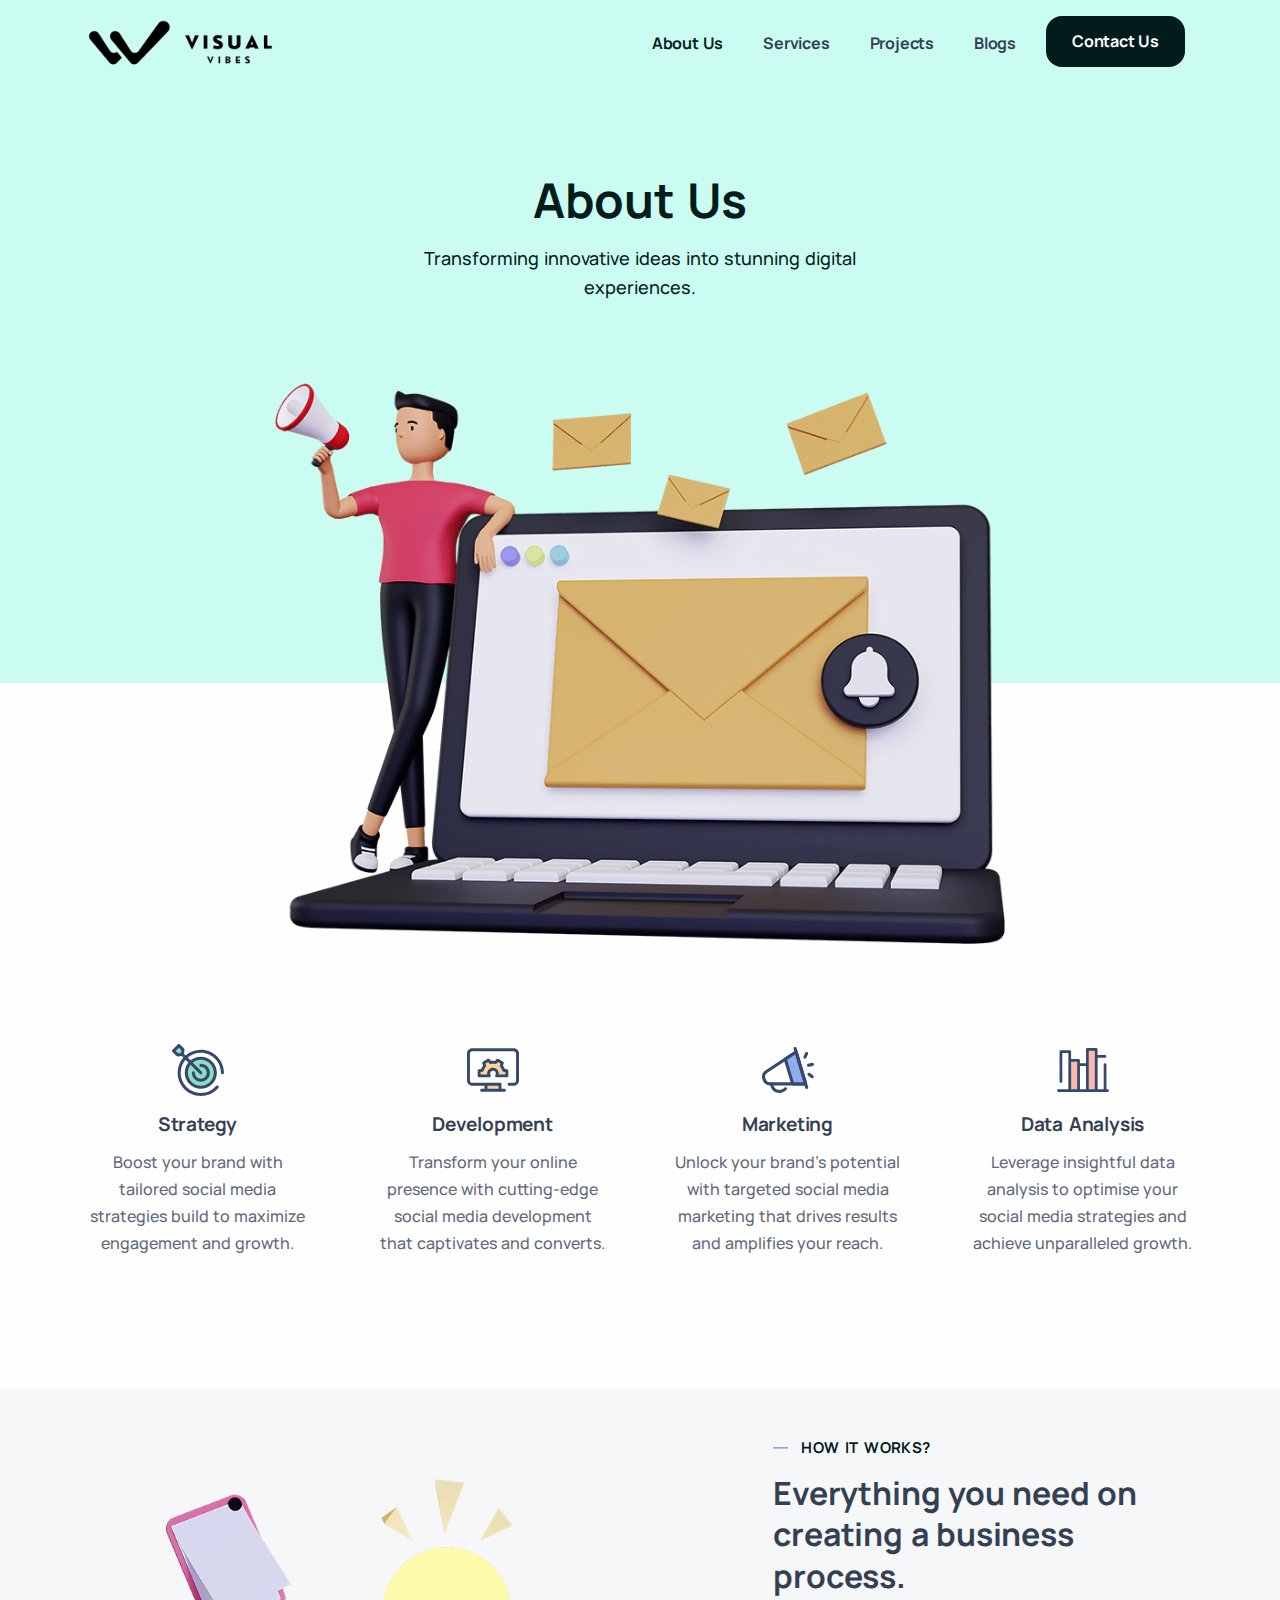
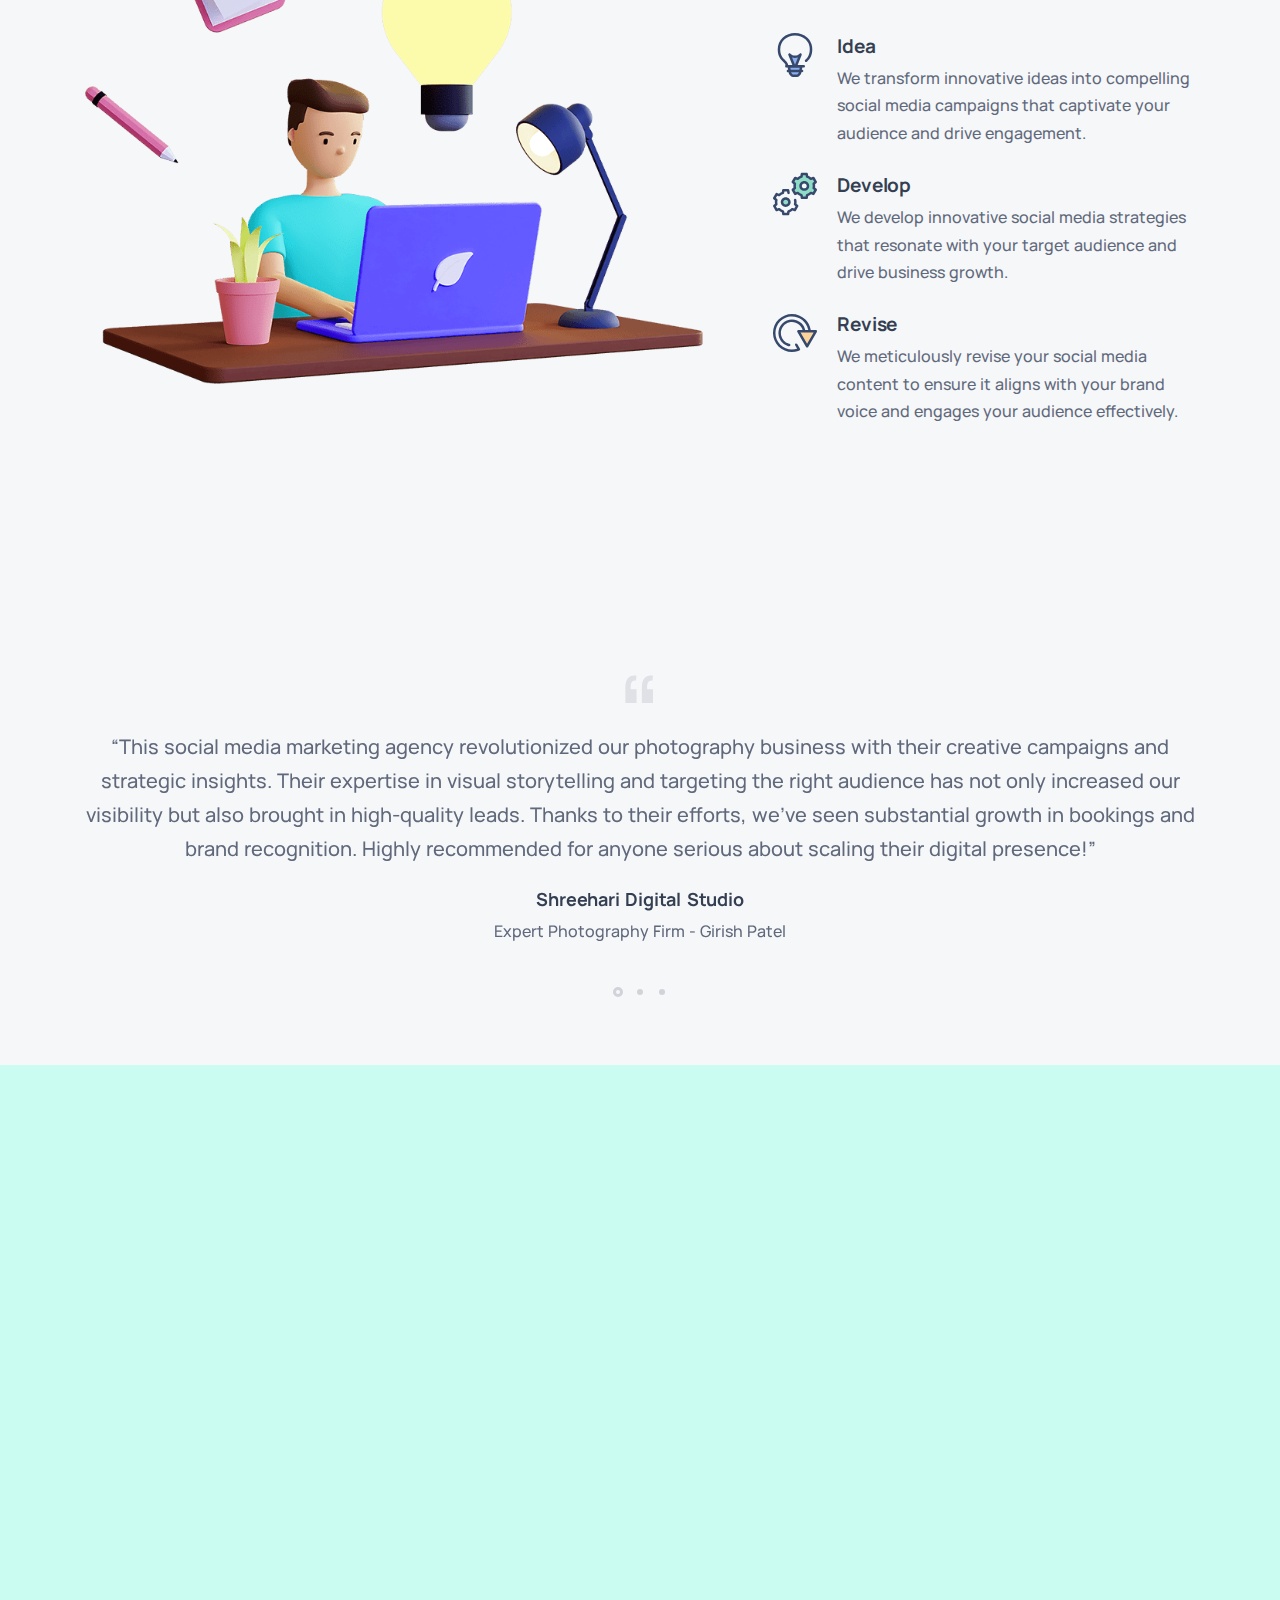
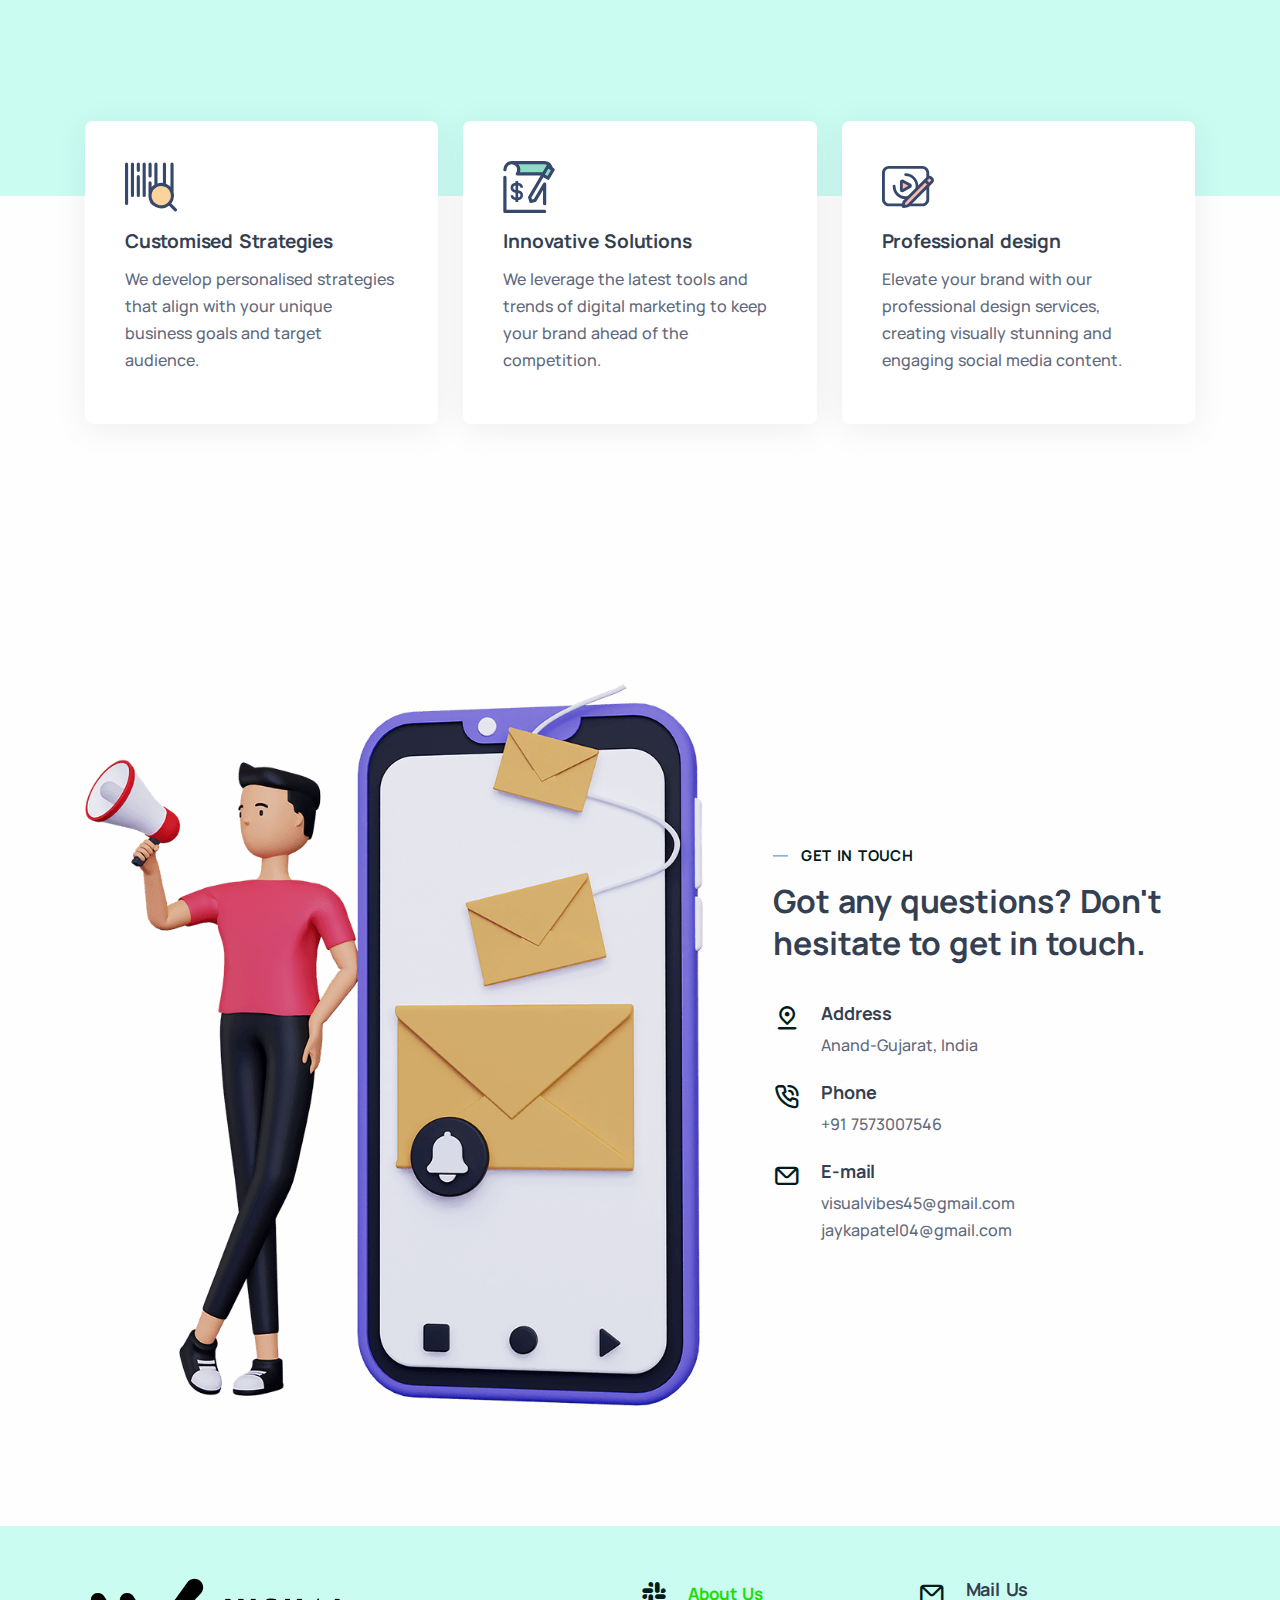
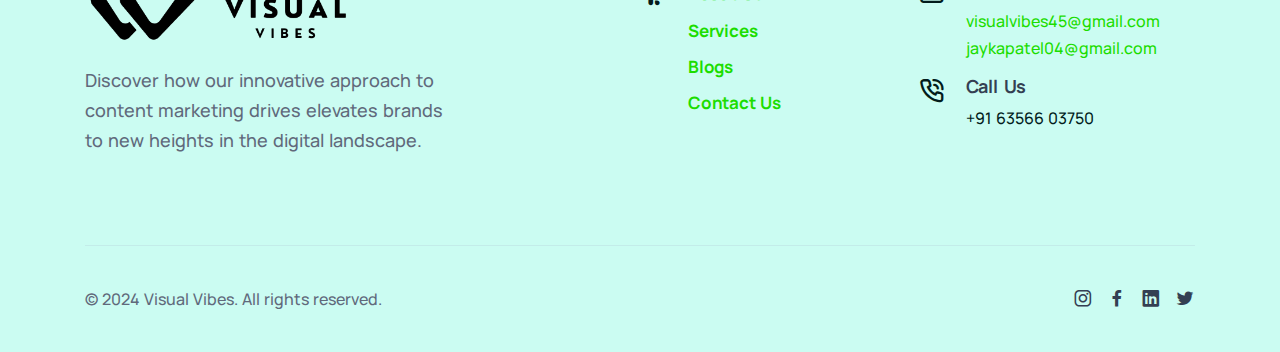
==== commit 7c0eaed0: "PreFinal Website" ====
--- a/about2.html
+++ b/about2.html
@@ -17,7 +17,7 @@
 
 <body>
   <div class="content-wrapper">
-    <header class="wrapper bg-soft-primary">
+    <header class="wrapper bg-secondary">
       <nav class="navbar navbar-expand-lg center-nav transparent navbar-light">
         <div class="container flex-lg-row flex-nowrap align-items-center">
           <div class="navbar-brand w-100">
@@ -532,7 +532,8 @@
                   <br /> <br />
                   <nav class="nav social social-white mt-4">
                     <a href="https://www.instagram.com/visualvibes42"><i class="uil uil-instagram"></i></a>
-                    <!-- <a href="#"><i class="uil uil-facebook-f"></i></a> -->
+                    <a href="https://www.facebook.com/profile.php?id=61561560902989"><i
+                        class="uil uil-facebook-f"></i></a>
                     <a href="https://www.linkedin.com/in/jaykapatel/"><i class="uil uil-linkedin"></i></a>
                     <a href="https://x.com/Jay_kapatel_"><i class="uil uil-twitter"></i></a>
                   </nav>
@@ -559,12 +560,12 @@
       <!-- /.navbar -->
     </header>
     <!-- /header -->
-    <section class="wrapper bg-soft-primary">
+    <section class="wrapper bg-secondary">
       <div class="container pt-10 pb-20 pt-md-14 pb-md-23 text-center">
         <div class="row">
           <div class="col-xl-5 mx-auto mb-6">
-            <h1 class="display-1 mb-3">About Us</h1>
-            <p class="lead mb-0">Transforming innovative ideas into stunning digital experiences.</p>
+            <h1 class="display-1 mb-3 text-primary">About Us</h1>
+            <p class="lead mb-0 text-primary">Transforming innovative ideas into stunning digital experiences.</p>
           </div>
           <!-- /column -->
         </div>
@@ -653,8 +654,8 @@
     </section>
     <!-- /section -->
     <section class="wrapper bg-gray">
-      <div class="container py-14 py-md-16">
-        <div class="row gx-lg-8 gx-xl-12 gy-10 mb-14 mb-md-16 align-items-center">
+      <div class="container py-14 py-md-10">
+        <div class="row gx-lg-8 gx-xl-12 gy-10 mb-10 mb-md-12 align-items-center">
           <div class="col-lg-7">
             <figure><img class="w-auto" src="./assets/img/illustrations/3d4.png"
                 srcset="./assets/img/illustrations/3d4@2x.png 2x" alt="" /></figure>
@@ -699,69 +700,170 @@
           </div>
           <!--/column -->
         </div>
+    </section>
+    <section class="wrapper bg-gray">
+      <div class="container py-10 py-md-12">
+        <div class="row gx-lg-8 gx-xl-12 gy-6  align-items-center">
+
+          <div class="col-lg-12 mt-lg-12">
+            <div class="swiper-container dots-closer mb-6" data-margin="30" data-dots="true">
+              <div class="swiper">
+                <div class="swiper-wrapper">
+                  <div class="swiper-slide">
+                    <blockquote class="icon icon-top fs-lg text-center">
+                      <p>“This social media marketing agency revolutionized our photography business with their
+                        creative campaigns and strategic insights. Their expertise in visual storytelling and
+                        targeting the right audience has not only increased our visibility but also brought in
+                        high-quality leads. Thanks to their efforts, we've seen substantial growth in bookings and
+                        brand recognition. Highly recommended for anyone serious about scaling their digital
+                        presence!”</p>
+                      <div class="blockquote-details justify-content-center text-center">
+                        <div class="info ps-0">
+                          <h5 class="mb-1">Shreehari Digital Studio</h5>
+                          <p class="mb-0">Expert Photography Firm - Girish Patel</p>
+                        </div>
+                      </div>
+                    </blockquote>
+                  </div>
+                  <!--/.swiper-slide -->
+                  <div class="swiper-slide">
+                    <blockquote class="icon icon-top fs-lg text-center">
+                      <p>“Vivamus sagittis lacus vel augue laoreet rutrum faucibus dolor auctor. Vestibulum ligula porta
+                        felis euismod semper. Cras justo odio consectetur.”</p>
+                      <div class="blockquote-details justify-content-center text-center">
+                        <div class="info ps-0">
+                          <h5 class="mb-1">Cory Zamora</h5>
+                          <p class="mb-0">Marketing Specialist</p>
+                        </div>
+                      </div>
+                    </blockquote>
+                  </div>
+                  <!--/.swiper-slide -->
+                  <div class="swiper-slide">
+                    <blockquote class="icon icon-top fs-lg text-center">
+                      <p>“Vivamus sagittis lacus vel augue laoreet rutrum faucibus dolor auctor. Vestibulum ligula porta
+                        felis euismod semper. Cras justo odio consectetur.”</p>
+                      <div class="blockquote-details justify-content-center text-center">
+                        <div class="info ps-0">
+                          <h5 class="mb-1">Nikolas Brooten</h5>
+                          <p class="mb-0">Sales Manager</p>
+                        </div>
+                      </div>
+                    </blockquote>
+                  </div>
+                  <!--/.swiper-slide -->
+                </div>
+                <!--/.swiper-wrapper -->
+              </div>
+              <!-- /.swiper -->
+            </div>
+            <!-- /.swiper-container -->
+          </div>
+          <!--/column -->
+        </div>
         <!--/.row -->
-        <div class="row gx-lg-8 gx-xl-12 gy-10 align-items-center">
-          <div class="col-lg-7 order-lg-2">
-            <figure><img class="w-50" src="./assets/img/illustrations/3d12.png"
-                srcset="./assets/img/illustrations/3d12@2x.png 1x" alt="" /></figure>
+        <!-- <div class="px-lg-5">
+          <div class="row gx-0 gx-md-8 gx-xl-12 gy-8 align-items-center">
+            <div class="col-4 col-md-2">
+              <figure class="px-5 px-md-0 px-lg-2 px-xl-3 px-xxl-4"><img src="./assets/img/brands/c1.png" alt="" />
+              </figure>
+            </div>
+            <div class="col-4 col-md-2">
+              <figure class="px-5 px-md-0 px-lg-2 px-xl-3 px-xxl-4"><img src="./assets/img/brands/c2.png" alt="" />
+              </figure>
+            </div>
+            <div class="col-4 col-md-2">
+              <figure class="px-5 px-md-0 px-lg-2 px-xl-3 px-xxl-4"><img src="./assets/img/brands/c3.png" alt="" />
+              </figure>
+            </div>
+            <div class="col-4 col-md-2">
+              <figure class="px-5 px-md-0 px-lg-2 px-xl-3 px-xxl-4"><img src="./assets/img/brands/c4.png" alt="" />
+              </figure>
+            </div>
+            <div class="col-4 col-md-2">
+              <figure class="px-5 px-md-0 px-lg-2 px-xl-3 px-xxl-4"><img src="./assets/img/brands/c5.png" alt="" />
+              </figure>
+            </div>
+            <div class="col-4 col-md-2">
+              <figure class="px-5 px-md-0 px-lg-2 px-xl-3 px-xxl-4"><img src="./assets/img/brands/c6.png" alt="" />
+              </figure>
+            </div>
+          </div>
+        </div> -->
+      </div>
+      <!-- /.container -->
+    </section>
+    <section class="wrapper bg-secondary">
+      <div class="container  pt-md-14 pb-md-20">
+        <div class="row gx-lg-8 gx-xl-12 gy-10 mb-5 align-items-center">
+          <div class="col-md-10 offset-md-1 offset-lg-0 col-lg-5 text-center text-lg-start order-2 order-lg-0"
+            data-cues="slideInDown" data-group="page-title" data-delay="600">
+            <h2 class="fs-15 text-uppercase text-line text-primary mb-3">Why Choose Us?</h2>
+            <h3 class="display-3 mb-5 mx-md-n5 mx-lg-0">A few reasons why our valued customers choose us.</h3>
+            <div class="d-flex justify-content-center justify-content-lg-start" data-cues="slideInDown"
+              data-group="page-title-buttons" data-delay="900">
+              <span><a href="projects.html" class="btn btn-primary rounded me-2">See Projects</a></span>
+              <span><a href="services.html" class="btn btn-secondary rounded">Know More</a></span>
+            </div>
+          </div>
+          <!-- /column -->
+          <div class="col-lg-7" data-cue="slideInDown">
+            <figure><img class="w-auto" src="./assets/img/illustrations/New Project (4).png"
+                srcset="./assets/img/illustrations/New Project (4).png 2x" alt="" /></figure>
+          </div>
+          <!-- /column -->
+        </div>
+        <!-- /.row -->
+      </div>
+      <!-- /.container -->
+    </section>
+    <!-- /section -->
+    <section class="wrapper bg-light">
+      <div class="container pt-14 pt-md-16  ">
+        <div class="row gx-md-5 gy-5 mt-n18 mt-md-n21 mb-14 mb-md-17">
+          <div class="col-md-6 col-xl-4 pt-6">
+            <div class="card shadow-lg">
+              <div class="card-body">
+                <img src="./assets/img/icons/lineal/barcode.svg"
+                  class="svg-inject icon-svg icon-svg-md text-yellow mb-3" alt="" />
+                <h4>Customised Strategies</h4>
+                <p class="mb-2">We develop personalised strategies that align with your unique business goals and target
+                  audience.</p>
+                <!-- <a href="#" class="more hover link-yellow">Learn More</a> -->
+              </div>
+              <!--/.card-body -->
+            </div>
+            <!--/.card -->
           </div>
           <!--/column -->
-          <div class="col-lg-5">
-            <h2 class="fs-15 text-uppercase text-line text-primary mb-3">Why Choose Us?</h2>
-            <h3 class="display-5 mb-7">A few reasons why our valued customers choose us.</h3>
-            <div class="accordion accordion-wrapper" id="accordionExample">
-              <div class="card plain accordion-item">
-                <div class="card-header" id="headingOne">
-                  <button class="accordion-button" data-bs-toggle="collapse" data-bs-target="#collapseOne"
-                    aria-expanded="true" aria-controls="collapseOne"> Customised Strategies </button>
-                </div>
-                <!--/.card-header -->
-                <div id="collapseOne" class="accordion-collapse collapse show" aria-labelledby="headingOne"
-                  data-bs-parent="#accordionExample">
-                  <div class="card-body">
-                    <p>We develop personalised strategies that align with your unique business goals and target
-                      audience.</p>
-                  </div>
-                  <!--/.card-body -->
-                </div>
-                <!--/.accordion-collapse -->
-              </div>
-              <!--/.accordion-item -->
-              <div class="card plain accordion-item">
-                <div class="card-header" id="headingTwo">
-                  <button class="collapsed" data-bs-toggle="collapse" data-bs-target="#collapseTwo"
-                    aria-expanded="false" aria-controls="collapseTwo"> Innovative Solutions </button>
-                </div>
-                <!--/.card-header -->
-                <div id="collapseTwo" class="accordion-collapse collapse" aria-labelledby="headingTwo"
-                  data-bs-parent="#accordionExample">
-                  <div class="card-body">
-                    <p>We leverage the latest tools and trends to keep your brand ahead of the competition.</p>
-                  </div>
-                  <!--/.card-body -->
-                </div>
-                <!--/.accordion-collapse -->
-              </div>
-              <!--/.accordion-item -->
-              <div class="card plain accordion-item">
-                <div class="card-header" id="headingThree">
-                  <button class="collapsed" data-bs-toggle="collapse" data-bs-target="#collapseThree"
-                    aria-expanded="false" aria-controls="collapseThree"> Professional design </button>
-                </div>
-                <!--/.card-header -->
-                <div id="collapseThree" class="accordion-collapse collapse" aria-labelledby="headingThree"
-                  data-bs-parent="#accordionExample">
-                  <div class="card-body">
-                    <p>Elevate your brand with our professional design services, creating visually stunning and engaging
-                      social media content.</p>
-                  </div>
-                  <!--/.card-body -->
-                </div>
-                <!--/.accordion-collapse -->
-              </div>
-              <!--/.accordion-item -->
-            </div>
-            <!--/.accordion -->
+          <div class="col-md-6 col-xl-4 pt-6">
+            <div class="card shadow-lg">
+              <div class="card-body">
+                <img src="./assets/img/icons/lineal/invoice.svg" class="svg-inject icon-svg icon-svg-md text-green mb-3"
+                  alt="" />
+                <h4>Innovative Solutions</h4>
+                <p class="mb-2">We leverage the latest tools and trends of digital marketing to keep your brand ahead of
+                  the competition.</p>
+                <!-- <a href="#" class="more hover link-green">Learn More</a> -->
+              </div>
+              <!--/.card-body -->
+            </div>
+            <!--/.card -->
+          </div>
+          <!--/column -->
+          <div class="col-md-6 col-xl-4 pt-6">
+            <div class="card shadow-lg">
+              <div class="card-body">
+                <img src="./assets/img/icons/lineal/video-editing.svg"
+                  class="svg-inject icon-svg icon-svg-md text-orange mb-3" alt="" />
+                <h4>Professional design</h4>
+                <p class="mb-2">Elevate your brand with our professional design services, creating visually stunning and
+                  engaging social media content.</p>
+                <!-- <a href="#" class="more hover link-orange">Learn More</a> -->
+              </div>
+              <!--/.card-body -->
+            </div>
+            <!--/.card -->
           </div>
           <!--/column -->
         </div>
@@ -769,6 +871,11 @@
       </div>
       <!-- /.container -->
     </section>
+    <!-- /section -->
+    <!--/.row -->
+
+    <!-- /.container -->
+
     <!-- /section -->
     <!-- <section class="wrapper bg-light">
       <div class="container py-14 py-md-16">
@@ -853,98 +960,7 @@
       </div>
     </section> -->
     <!-- /section -->
-    <section class="wrapper bg-gray">
-      <div class="container py-14 py-md-16">
-        <div class="row gx-lg-8 gx-xl-12 gy-6 mb-15 align-items-center">
-
-          <div class="col-lg-12 mt-lg-12">
-            <div class="swiper-container dots-closer mb-6" data-margin="30" data-dots="true">
-              <div class="swiper">
-                <div class="swiper-wrapper">
-                  <div class="swiper-slide">
-                    <blockquote class="icon icon-top fs-lg text-center">
-                      <p>“This social media marketing agency revolutionized our photography business with their
-                        creative campaigns and strategic insights. Their expertise in visual storytelling and
-                        targeting the right audience has not only increased our visibility but also brought in
-                        high-quality leads. Thanks to their efforts, we've seen substantial growth in bookings and
-                        brand recognition. Highly recommended for anyone serious about scaling their digital
-                        presence!”</p>
-                      <div class="blockquote-details justify-content-center text-center">
-                        <div class="info ps-0">
-                          <h5 class="mb-1">Shreehari Digital Studio</h5>
-                          <p class="mb-0">Expert Photography Firm</p>
-                        </div>
-                      </div>
-                    </blockquote>
-                  </div>
-                  <!--/.swiper-slide -->
-                  <div class="swiper-slide">
-                    <blockquote class="icon icon-top fs-lg text-center">
-                      <p>“Vivamus sagittis lacus vel augue laoreet rutrum faucibus dolor auctor. Vestibulum ligula porta
-                        felis euismod semper. Cras justo odio consectetur.”</p>
-                      <div class="blockquote-details justify-content-center text-center">
-                        <div class="info ps-0">
-                          <h5 class="mb-1">Cory Zamora</h5>
-                          <p class="mb-0">Marketing Specialist</p>
-                        </div>
-                      </div>
-                    </blockquote>
-                  </div>
-                  <!--/.swiper-slide -->
-                  <div class="swiper-slide">
-                    <blockquote class="icon icon-top fs-lg text-center">
-                      <p>“Vivamus sagittis lacus vel augue laoreet rutrum faucibus dolor auctor. Vestibulum ligula porta
-                        felis euismod semper. Cras justo odio consectetur.”</p>
-                      <div class="blockquote-details justify-content-center text-center">
-                        <div class="info ps-0">
-                          <h5 class="mb-1">Nikolas Brooten</h5>
-                          <p class="mb-0">Sales Manager</p>
-                        </div>
-                      </div>
-                    </blockquote>
-                  </div>
-                  <!--/.swiper-slide -->
-                </div>
-                <!--/.swiper-wrapper -->
-              </div>
-              <!-- /.swiper -->
-            </div>
-            <!-- /.swiper-container -->
-          </div>
-          <!--/column -->
-        </div>
-        <!--/.row -->
-        <!-- <div class="px-lg-5">
-          <div class="row gx-0 gx-md-8 gx-xl-12 gy-8 align-items-center">
-            <div class="col-4 col-md-2">
-              <figure class="px-5 px-md-0 px-lg-2 px-xl-3 px-xxl-4"><img src="./assets/img/brands/c1.png" alt="" />
-              </figure>
-            </div>
-            <div class="col-4 col-md-2">
-              <figure class="px-5 px-md-0 px-lg-2 px-xl-3 px-xxl-4"><img src="./assets/img/brands/c2.png" alt="" />
-              </figure>
-            </div>
-            <div class="col-4 col-md-2">
-              <figure class="px-5 px-md-0 px-lg-2 px-xl-3 px-xxl-4"><img src="./assets/img/brands/c3.png" alt="" />
-              </figure>
-            </div>
-            <div class="col-4 col-md-2">
-              <figure class="px-5 px-md-0 px-lg-2 px-xl-3 px-xxl-4"><img src="./assets/img/brands/c4.png" alt="" />
-              </figure>
-            </div>
-            <div class="col-4 col-md-2">
-              <figure class="px-5 px-md-0 px-lg-2 px-xl-3 px-xxl-4"><img src="./assets/img/brands/c5.png" alt="" />
-              </figure>
-            </div>
-            <div class="col-4 col-md-2">
-              <figure class="px-5 px-md-0 px-lg-2 px-xl-3 px-xxl-4"><img src="./assets/img/brands/c6.png" alt="" />
-              </figure>
-            </div>
-          </div>
-        </div> -->
-      </div>
-      <!-- /.container -->
-    </section>
+
     <!-- /section -->
     <section class="wrapper bg-light">
       <div class="container py-14 py-md-16">
@@ -996,7 +1012,7 @@
     <!-- /section -->
   </div>
   <!-- /.content-wrapper -->
-  <footer class="bg-soft-primary">
+  <footer class="bg-secondary">
     <div class="container pt-8 pt-md-10 pb-7">
       <div class="row gx-lg-0 gy-6">
         <div class="col-lg-4">
@@ -1037,6 +1053,17 @@
                 <h5 class="mb-1">Mail Us</h5>
                 <p class="mb-0"><a href="mailto:visualvibes45@gmail.com">visualvibes45@gmail.com</a> <br /><a
                     href="mailto:jaykapatel04@gmail.com">jaykapatel04@gmail.com</a></p>
+              </div>
+            </div>
+            <!--/div -->
+            <div class="d-flex flex-row mt-2">
+              <div>
+                <div class="icon text-primary fs-28 me-4 mt-n1"> <i class="uil uil-phone-volume"></i> </div>
+              </div>
+              <div>
+                <h5 class="mb-1">Call Us</h5>
+                <p class="mb-0  text-primary" style="font-weight: 500;"><a href="tel:+916356603750">+91 63566 03750</a>
+                </p>
               </div>
             </div>
             <!--/div -->
@@ -1052,7 +1079,7 @@
         <p class="mb-2 mb-lg-0">© 2024 Visual Vibes. All rights reserved.</p>
         <nav class="nav social social-muted mb-0 text-md-end">
           <a href="https://www.instagram.com/visualvibes42"><i class="uil uil-instagram"></i></a>
-          <!-- <a href="#"><i class="uil uil-facebook-f"></i></a> -->
+          <a href="https://www.facebook.com/profile.php?id=61561560902989"><i class="uil uil-facebook-f"></i></a>
           <a href="https://www.linkedin.com/in/jaykapatel/"><i class="uil uil-linkedin"></i></a>
           <a href="https://x.com/Jay_kapatel_"><i class="uil uil-twitter"></i></a>
           <!-- <a href="#"><i class="uil uil-youtube"></i></a> -->
--- a/assets/css/style.css
+++ b/assets/css/style.css
@@ -61,14 +61,14 @@
   --bs-light-rgb: 254, 254, 254;
   --bs-gray-rgb: 246, 247, 249;
   --bs-dark-rgb: 38, 43, 50;
-  --bs-primary-rgb: 63, 120, 224;
-  --bs-secondary-rgb: 170, 176, 188;
+  --bs-primary-rgb: 2, 28, 28;
+  --bs-secondary-rgb: 203, 252, 242;
   --bs-success-rgb: 69, 196, 160;
   --bs-info-rgb: 84, 168, 199;
   --bs-warning-rgb: 250, 183, 88;
   --bs-danger-rgb: 226, 98, 107;
   --bs-primary-text-emphasis: #2c549d;
-  --bs-secondary-text-emphasis: #777b84;
+  --bs-secondary-text-emphasis: #CBFCF2;
   --bs-success-text-emphasis: #308970;
   --bs-info-text-emphasis: #3b768b;
   --bs-warning-text-emphasis: #af803e;
@@ -205,8 +205,8 @@
   --bs-body-bg-rgb: 254, 254, 254;
   --bs-emphasis-color: #000;
   --bs-emphasis-color-rgb: 0, 0, 0;
-  --bs-secondary-color: rgba(96, 105, 123, 0.75);
-  --bs-secondary-color-rgb: 96, 105, 123;
+  --bs-secondary-color: rgba(203, 252, 242);
+  --bs-secondary-color-rgb: 203, 252, 242;
   --bs-secondary-bg: #f6f7f9;
   --bs-secondary-bg-rgb: 246, 247, 249;
   --bs-tertiary-color: rgba(96, 105, 123, 0.5);
@@ -214,11 +214,11 @@
   --bs-tertiary-bg: #fefefe;
   --bs-tertiary-bg-rgb: 254, 254, 254;
   --bs-heading-color: #343f52;
-  --bs-link-color: #645cbc;
-  --bs-link-color-rgb: 63, 120, 224;
-  --bs-link-decoration: none;
-  --bs-link-hover-color: #5952a4;
-  --bs-link-hover-color-rgb: 63, 120, 224;
+  --bs-link-color: #1CDD00;
+  --bs-link-color-rgb: 28, 221, 0;
+  --bs-link-decoration: capitalize
+  --bs-link-hover-color: #1CDD00;
+  --bs-link-hover-color-rgb: 28, 221, 0;
   --bs-code-color: #60697b;
   --bs-highlight-bg: #fef1de;
   --bs-border-width: 1px;
@@ -31962,7 +31962,7 @@
 }
 .navbar-stick:not(.navbar-dark) {
   box-shadow: 0rem 0rem 1.25rem rgba(30, 34, 40, 0.06);
-  background: rgba(var(--bs-white-rgb), 0.97);
+  background: rgba(203,252,242,1.000);
 }
 button.hamburger {
   cursor: pointer;
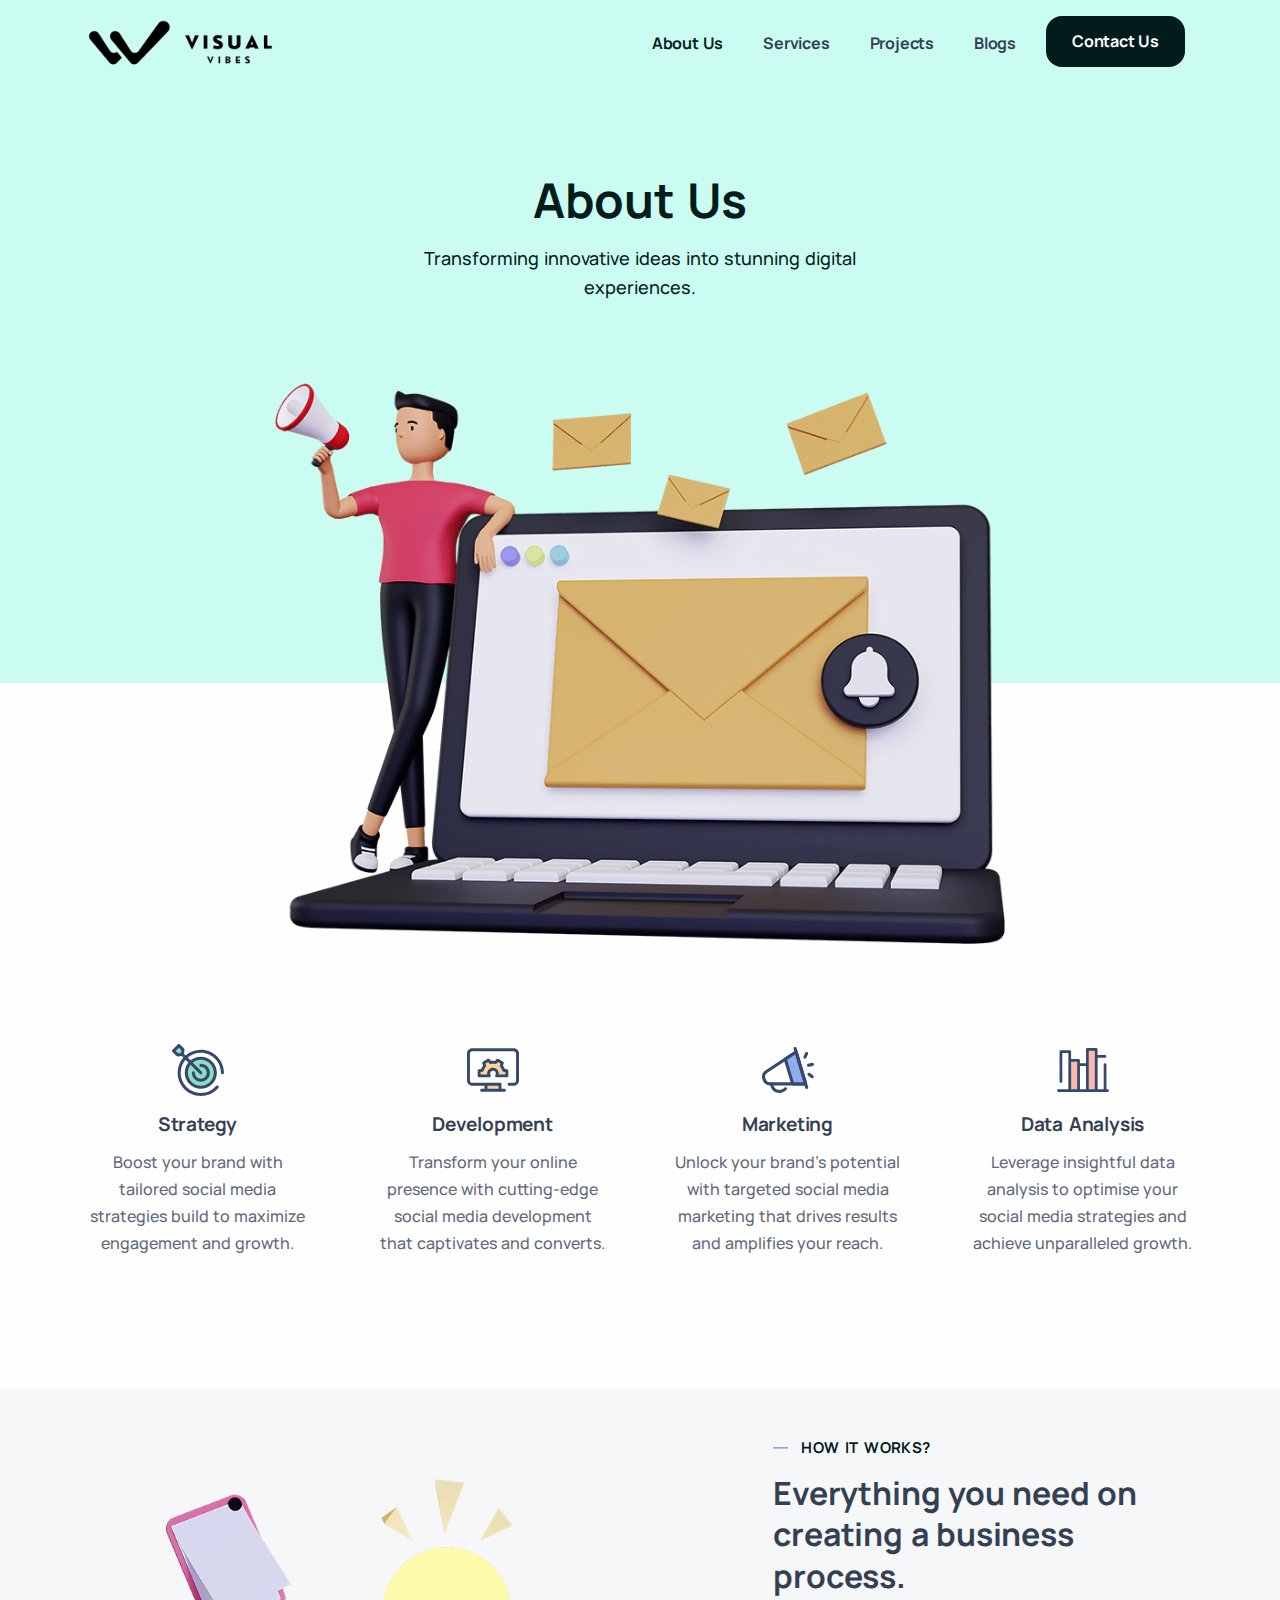
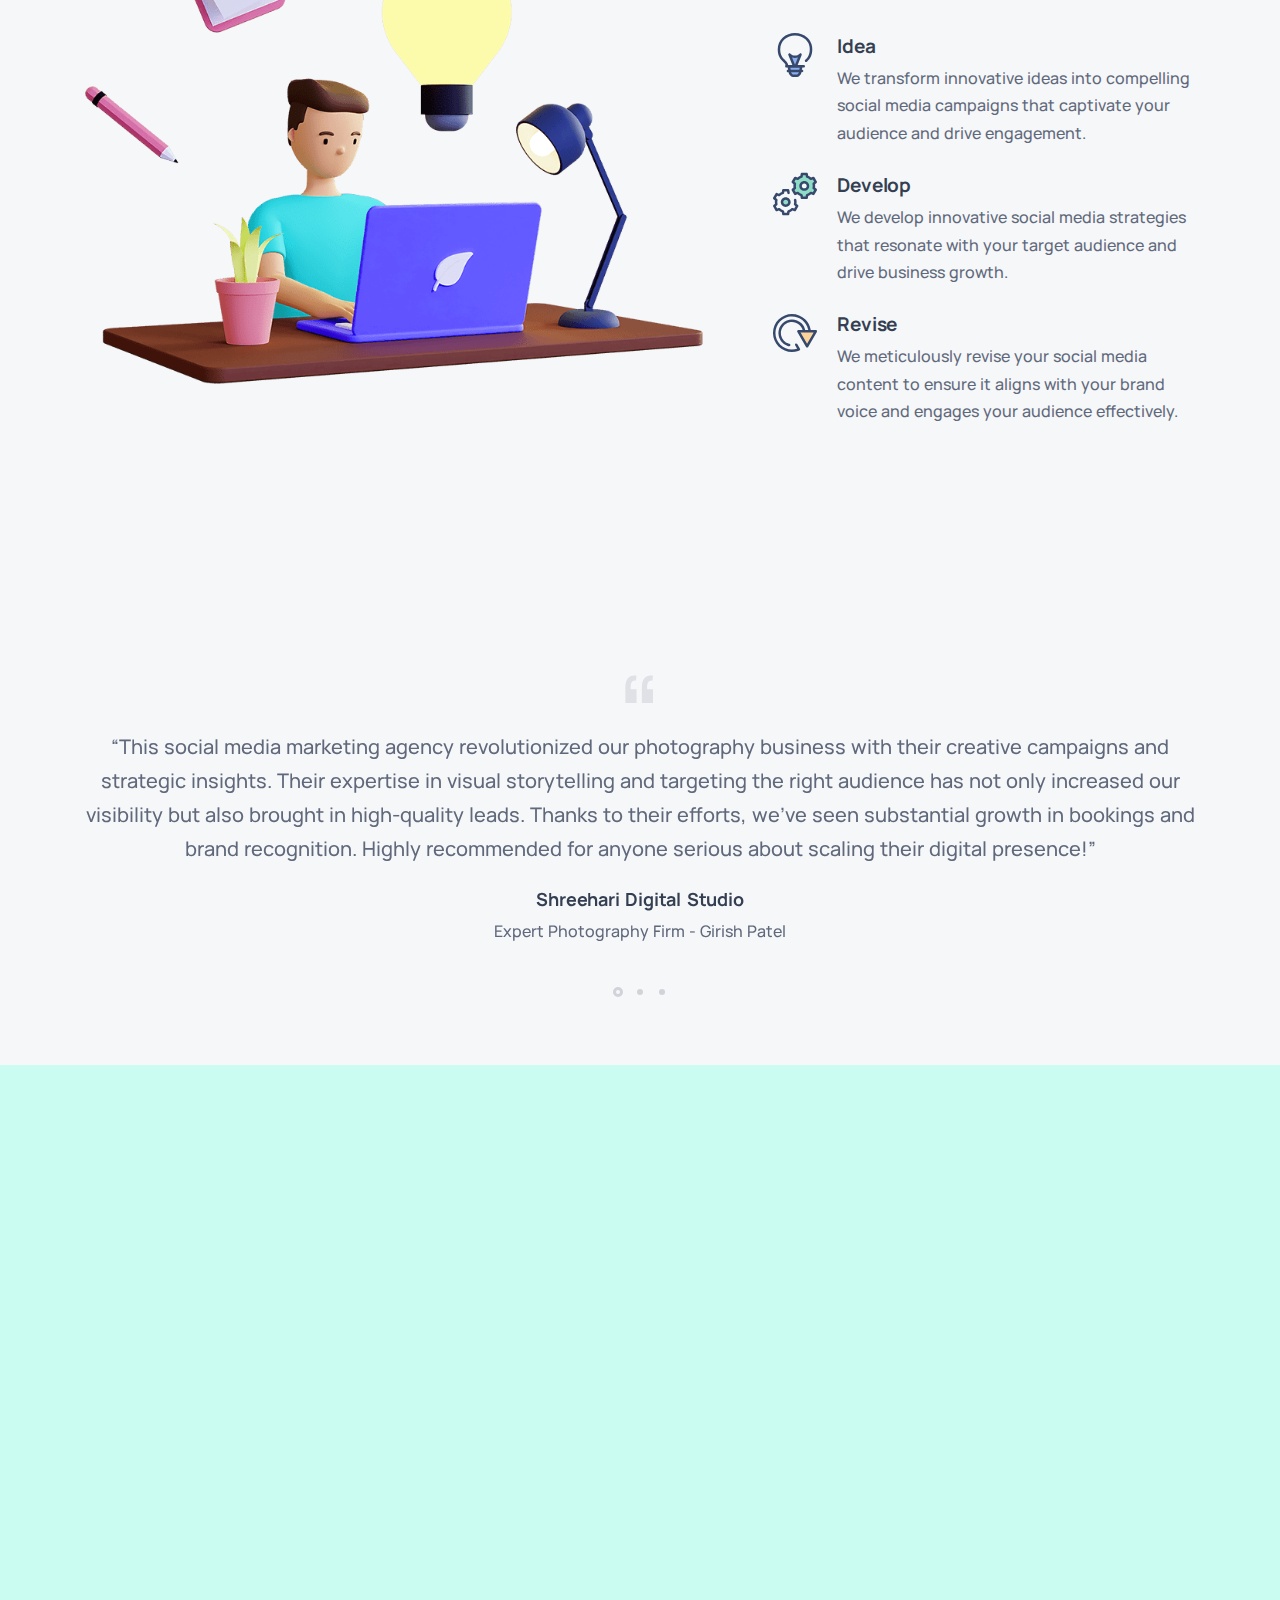
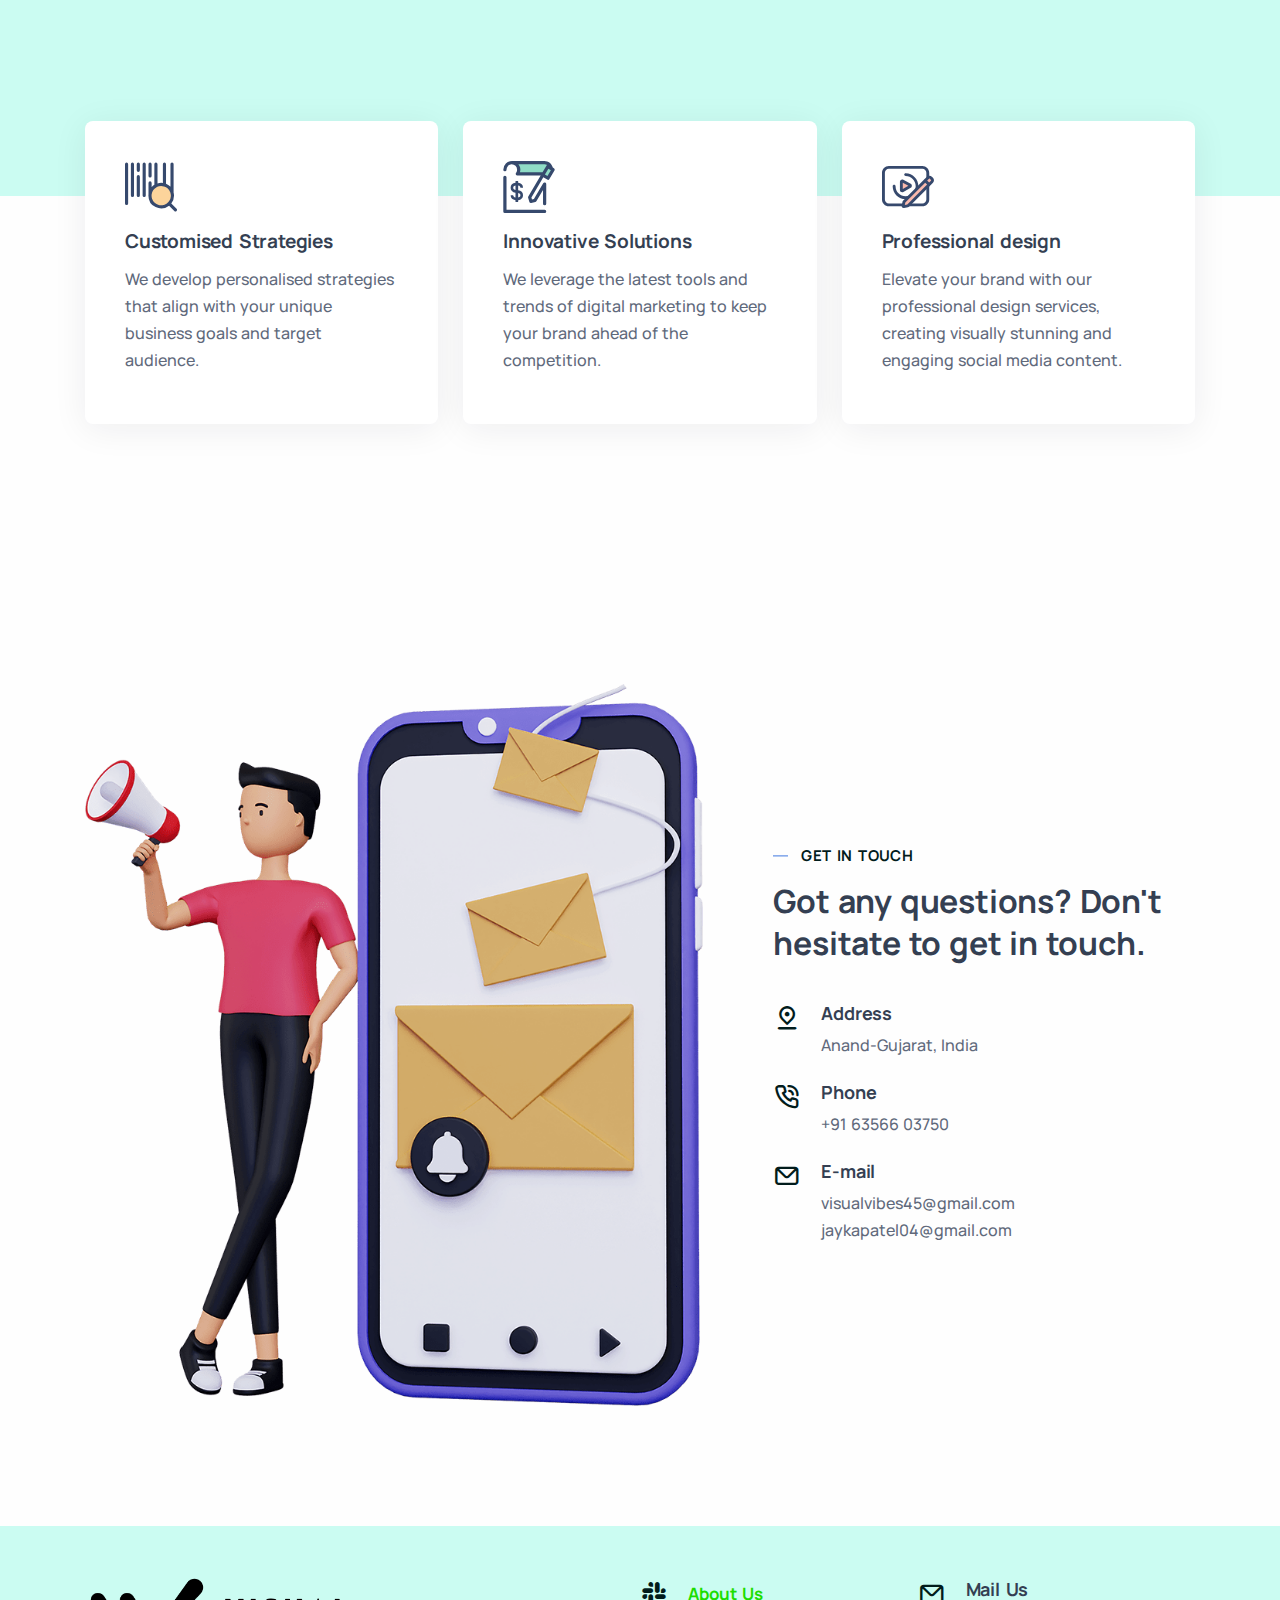
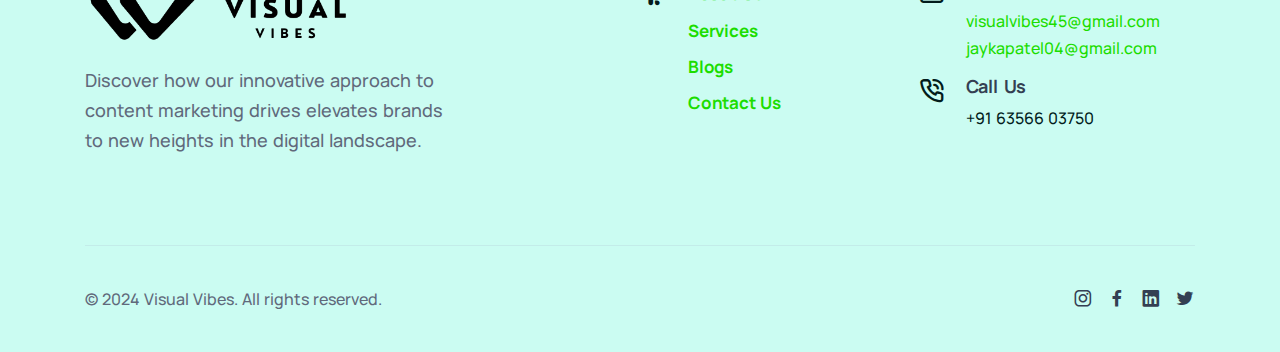
==== commit 49b5b235: "prefinal" ====
--- a/about2.html
+++ b/about2.html
@@ -988,7 +988,7 @@
               </div>
               <div>
                 <h5 class="mb-1">Phone</h5>
-                <p>+91 7573007546</p>
+                <p><a href="tel:+916356603750">+91 63566 03750</a></p>
               </div>
             </div>
             <div class="d-flex flex-row">
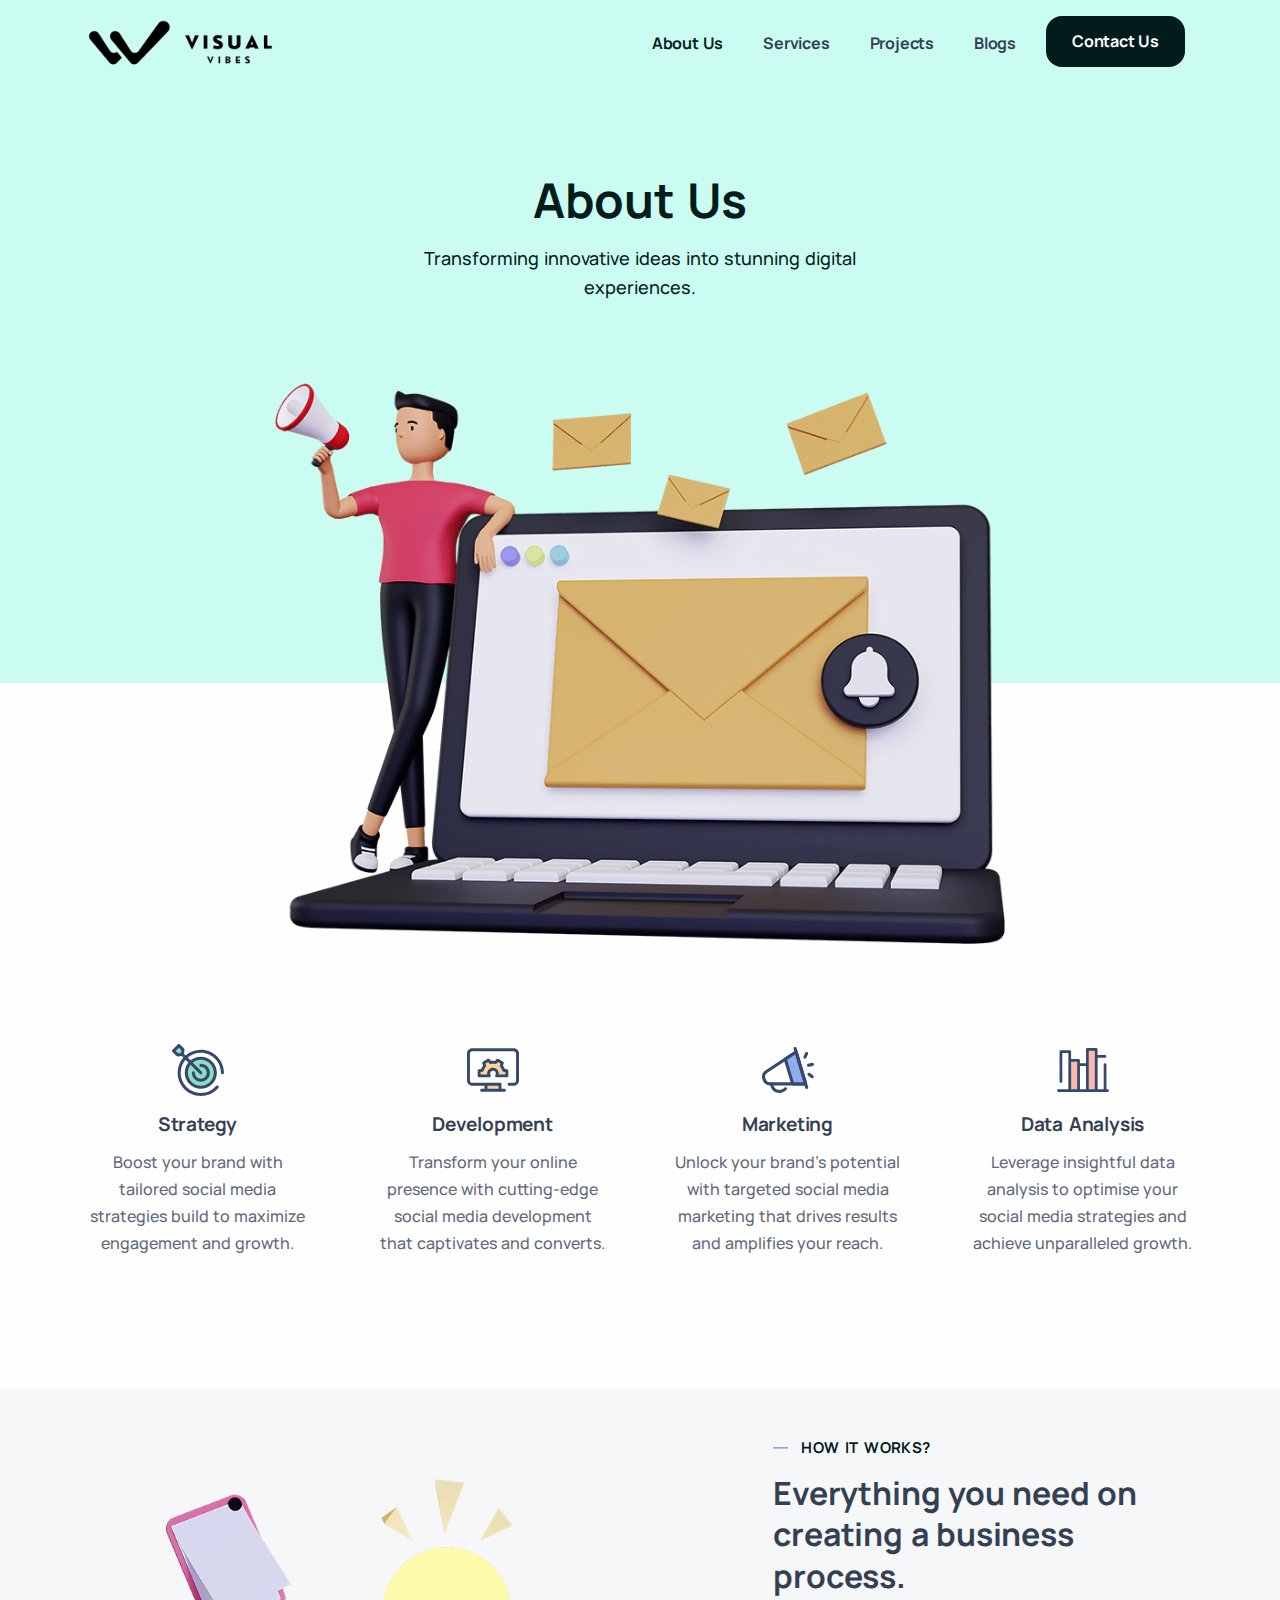
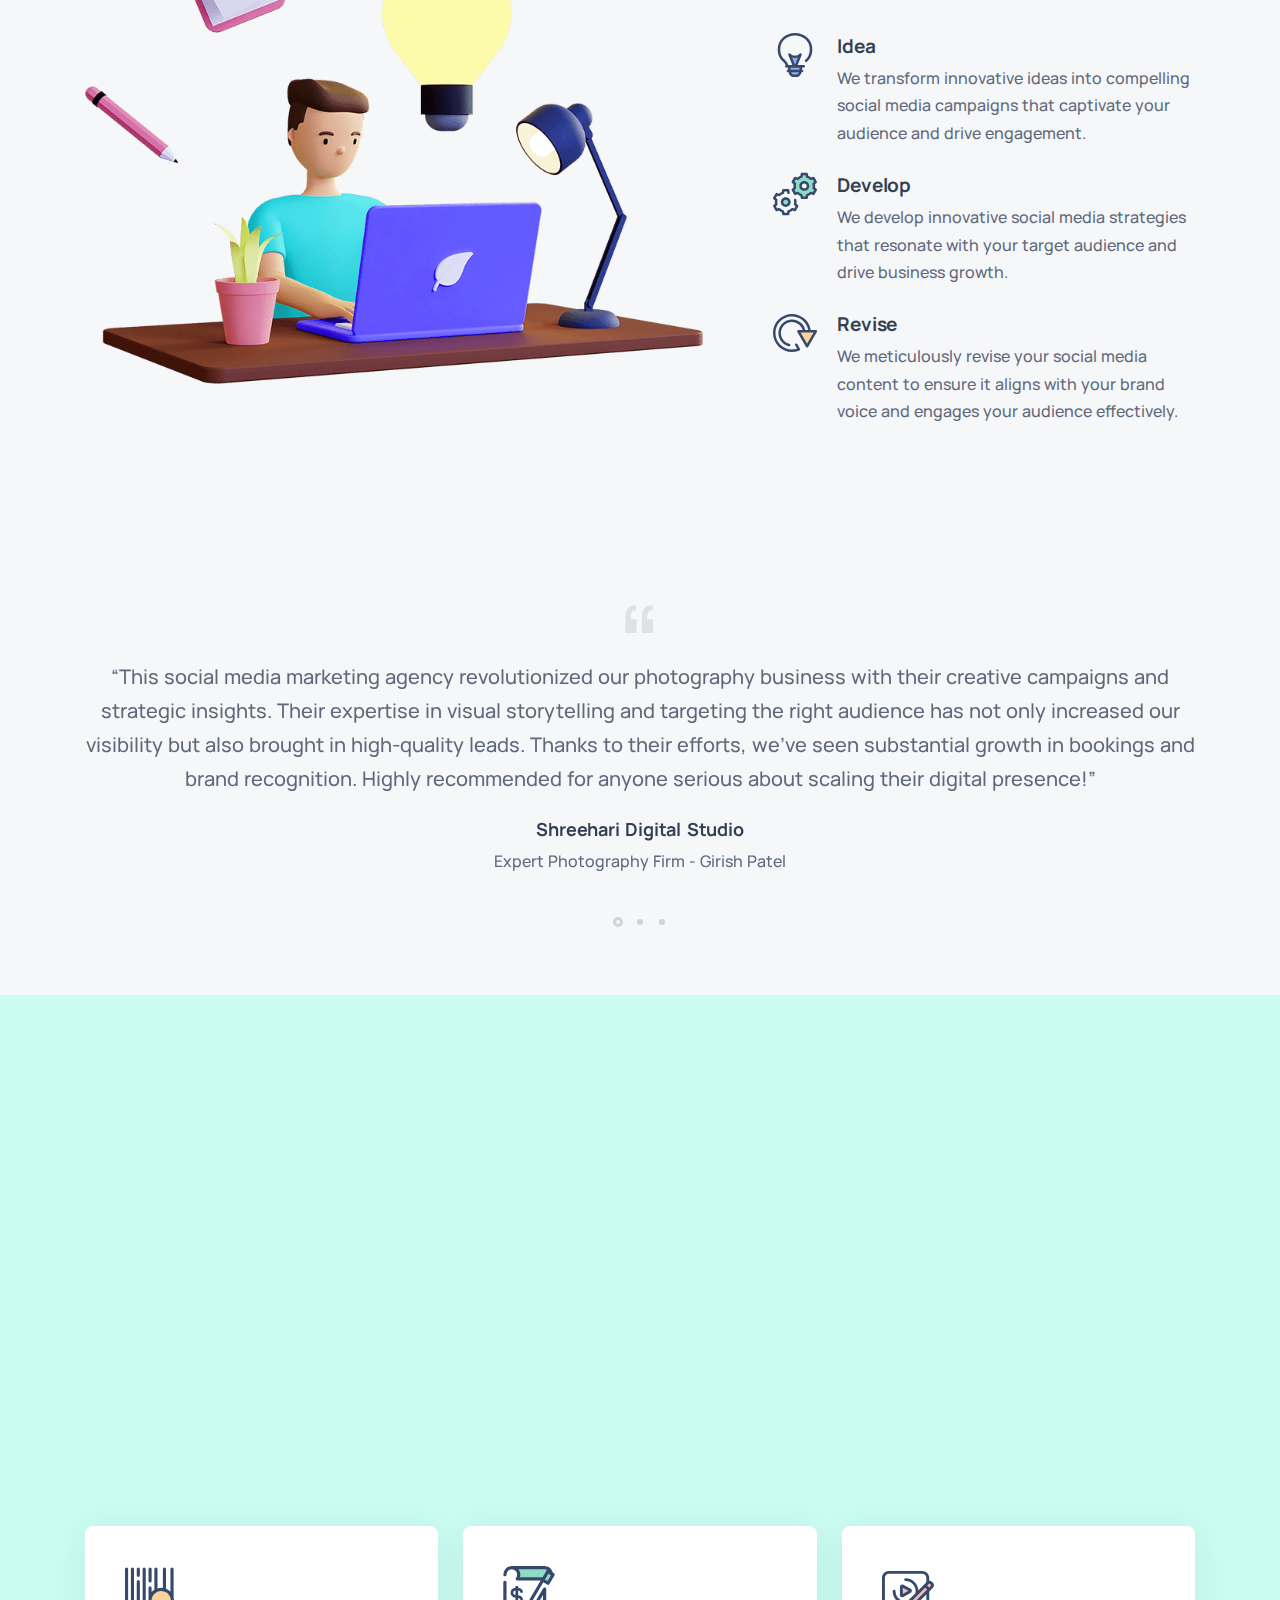
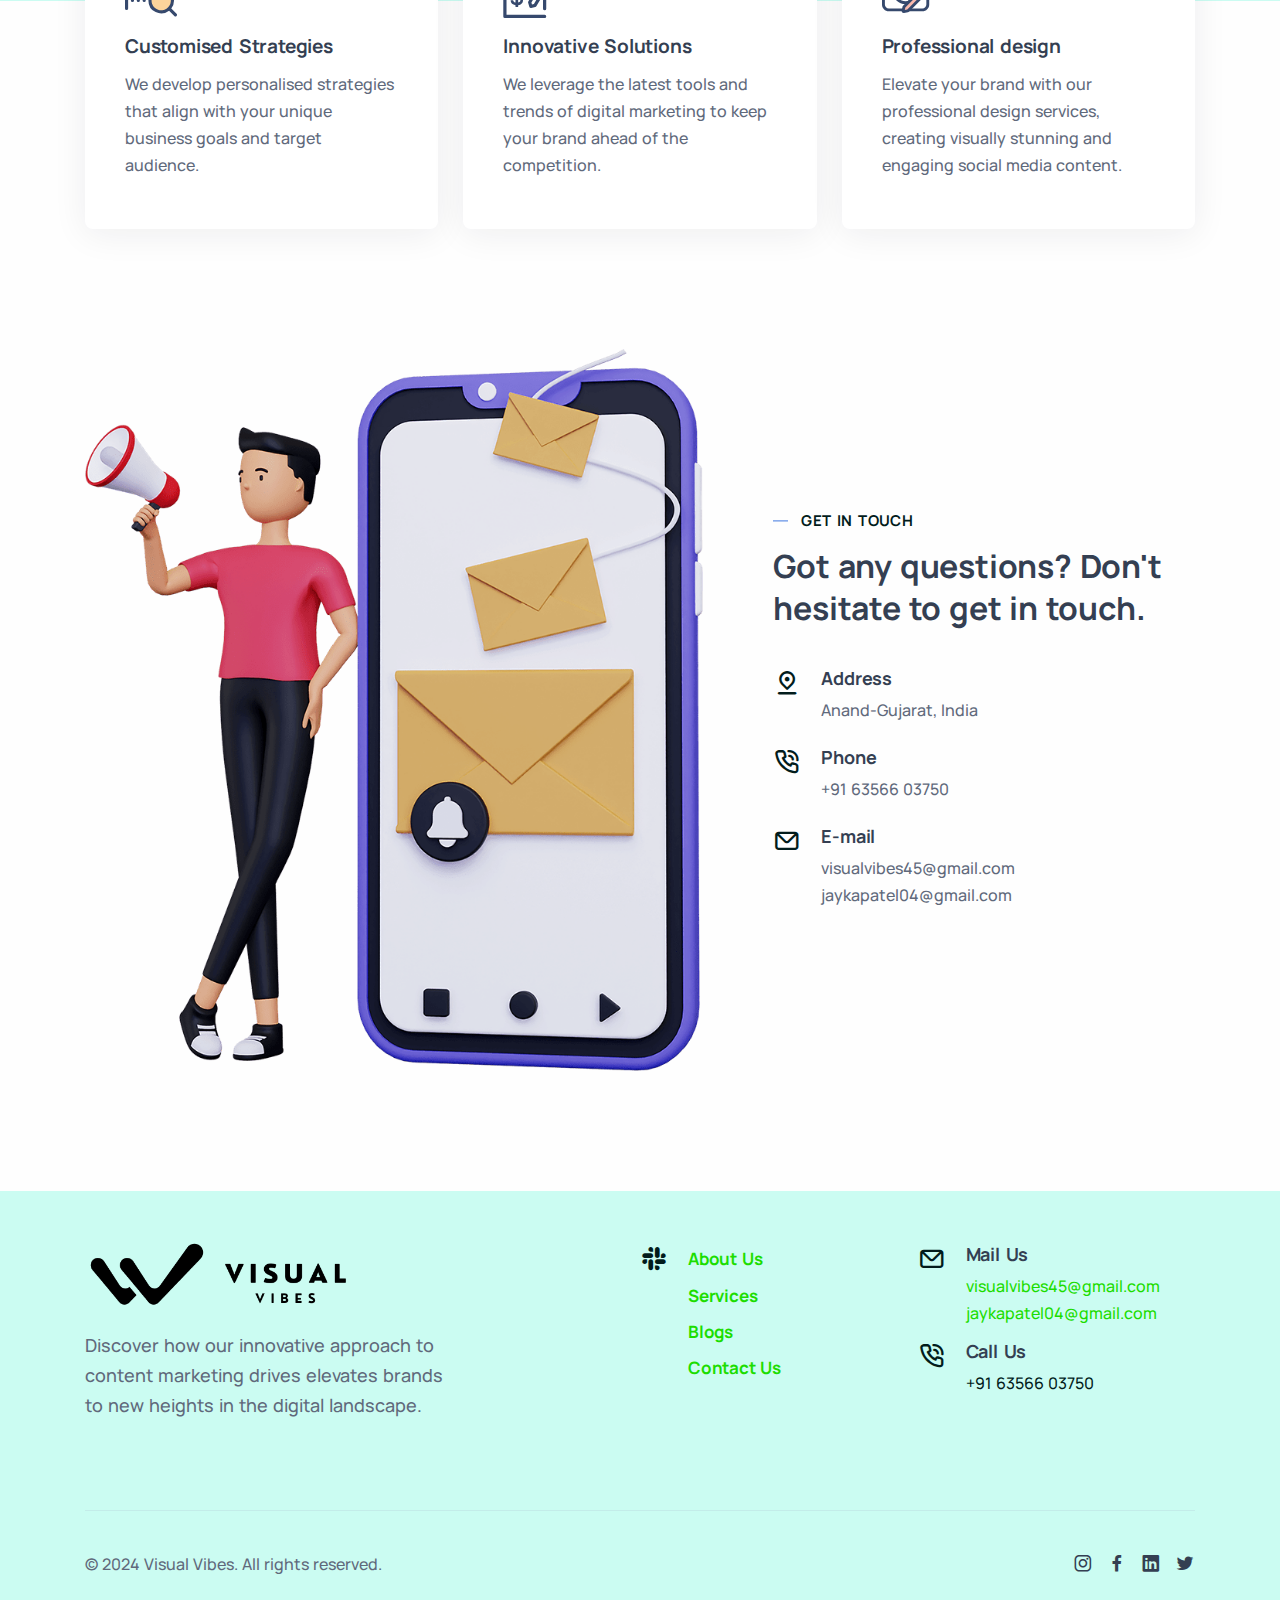
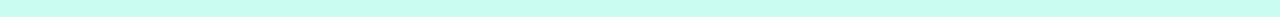
==== commit 14287649: "Index_final" ====
--- a/about2.html
+++ b/about2.html
@@ -655,7 +655,7 @@
     <!-- /section -->
     <section class="wrapper bg-gray">
       <div class="container py-14 py-md-10">
-        <div class="row gx-lg-8 gx-xl-12 gy-10 mb-10 mb-md-12 align-items-center">
+        <div class="row gx-lg-8 gx-xl-12 gy-10  align-items-center">
           <div class="col-lg-7">
             <figure><img class="w-auto" src="./assets/img/illustrations/3d4.png"
                 srcset="./assets/img/illustrations/3d4@2x.png 2x" alt="" /></figure>
@@ -794,8 +794,8 @@
       <!-- /.container -->
     </section>
     <section class="wrapper bg-secondary">
-      <div class="container  pt-md-14 pb-md-20">
-        <div class="row gx-lg-8 gx-xl-12 gy-10 mb-5 align-items-center">
+      <div class="container  pt-md-14 pb-md-15">
+        <div class="row gx-lg-8 gx-xl-12 gy-10  align-items-center">
           <div class="col-md-10 offset-md-1 offset-lg-0 col-lg-5 text-center text-lg-start order-2 order-lg-0"
             data-cues="slideInDown" data-group="page-title" data-delay="600">
             <h2 class="fs-15 text-uppercase text-line text-primary mb-3">Why Choose Us?</h2>
@@ -820,7 +820,7 @@
     <!-- /section -->
     <section class="wrapper bg-light">
       <div class="container pt-14 pt-md-16  ">
-        <div class="row gx-md-5 gy-5 mt-n18 mt-md-n21 mb-14 mb-md-17">
+        <div class="row gx-md-5 gy-5 mt-n18 mt-md-n21 ">
           <div class="col-md-6 col-xl-4 pt-6">
             <div class="card shadow-lg">
               <div class="card-body">
--- a/assets/css/style.css
+++ b/assets/css/style.css
@@ -4365,19 +4365,19 @@
 }
 .btn-primary {
   --bs-btn-color: #fff;
-  --bs-btn-bg: #3f78e0;
-  --bs-btn-border-color: #3f78e0;
+  --bs-btn-bg: #021C1C;
+  --bs-btn-border-color: #021C1C;
   --bs-btn-hover-color: #fff;
-  --bs-btn-hover-bg: #3f78e0;
-  --bs-btn-hover-border-color: #3f78e0;
+  --bs-btn-hover-bg: #021C1C;
+  --bs-btn-hover-border-color: #021C1C;
   --bs-btn-focus-shadow-rgb: 92, 140, 229;
   --bs-btn-active-color: #fff;
-  --bs-btn-active-bg: #3f78e0;
-  --bs-btn-active-border-color: #3f78e0;
+  --bs-btn-active-bg: #021C1C;
+  --bs-btn-active-border-color: #021C1C;
   --bs-btn-active-shadow: 0rem 0.25rem 0.75rem rgba(30, 34, 40, 0.15);
   --bs-btn-disabled-color: #fff;
-  --bs-btn-disabled-bg: #3f78e0;
-  --bs-btn-disabled-border-color: #3f78e0;
+  --bs-btn-disabled-bg: #021C1C;
+  --bs-btn-disabled-border-color: #021C1C;
 }
 .btn-secondary {
   --bs-btn-color: #343f52;
@@ -11556,7 +11556,7 @@
 }
 .text-grape {
   --bs-text-opacity: 1;
-  color: #605dba !important;
+  color: #4c00a4 !important;
 }
 .text-violet {
   --bs-text-opacity: 1;
@@ -24085,7 +24085,7 @@
   background-color: #747ed1;
 }
 .text-line.text-grape:before {
-  background-color: #605dba;
+  background-color: #4c00a4;
 }
 .text-line.text-violet:before {
   background-color: #a07cc5;
@@ -33603,13 +33603,13 @@
   fill: #45c4a0;
 }
 .solid-duo.text-grape-fuchsia .fill-primary {
-  fill: #605dba;
+  fill: #4c00a4;
 }
 .solid-duo.text-grape-fuchsia .fill-secondary {
   fill: #f857a6;
 }
 .solid-duo.text-grape-green .fill-primary {
-  fill: #605dba;
+  fill: #4c00a4;
 }
 .solid-duo.text-grape-green .fill-secondary {
   fill: #94dd8e;
@@ -33633,7 +33633,7 @@
   fill: #e668b3;
 }
 .solid-duo.text-grape-yellow .fill-primary {
-  fill: #605dba;
+  fill: #4c00a4;
 }
 .solid-duo.text-grape-yellow .fill-secondary {
   fill: #fab758;
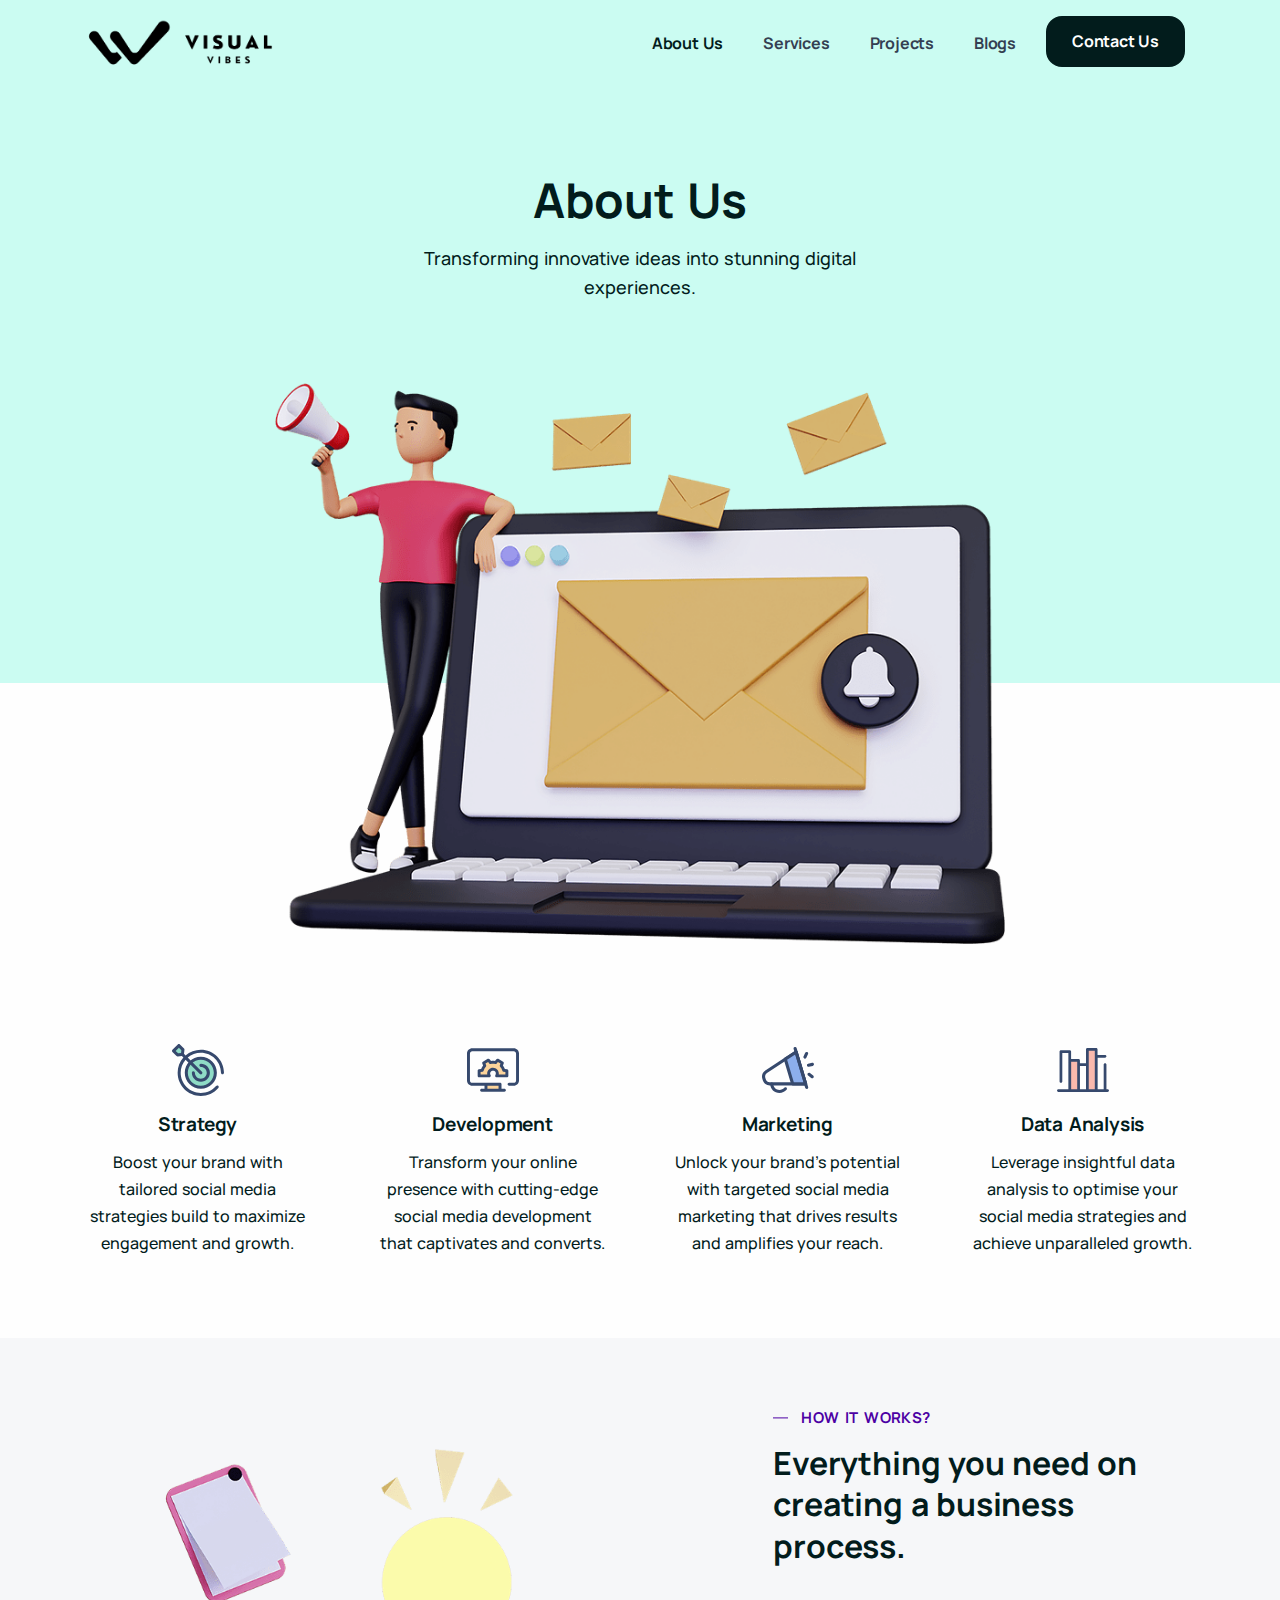
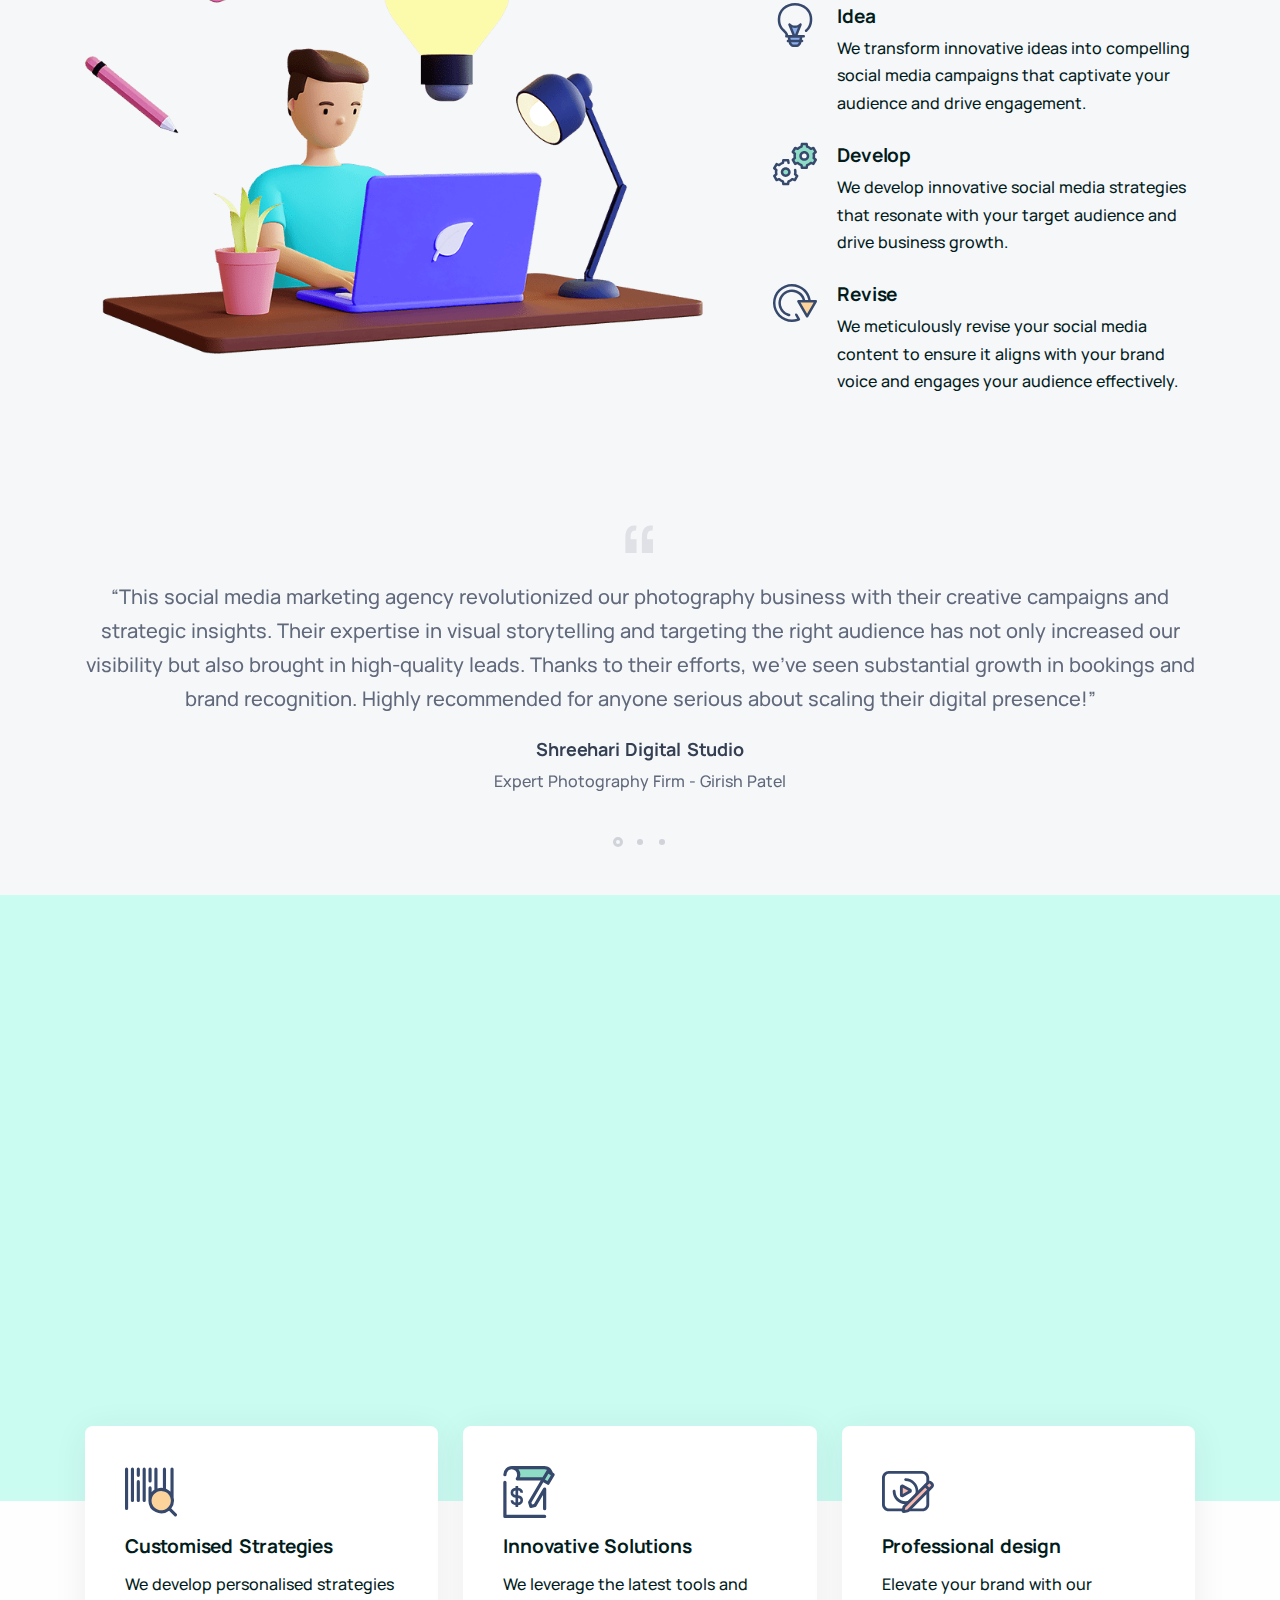
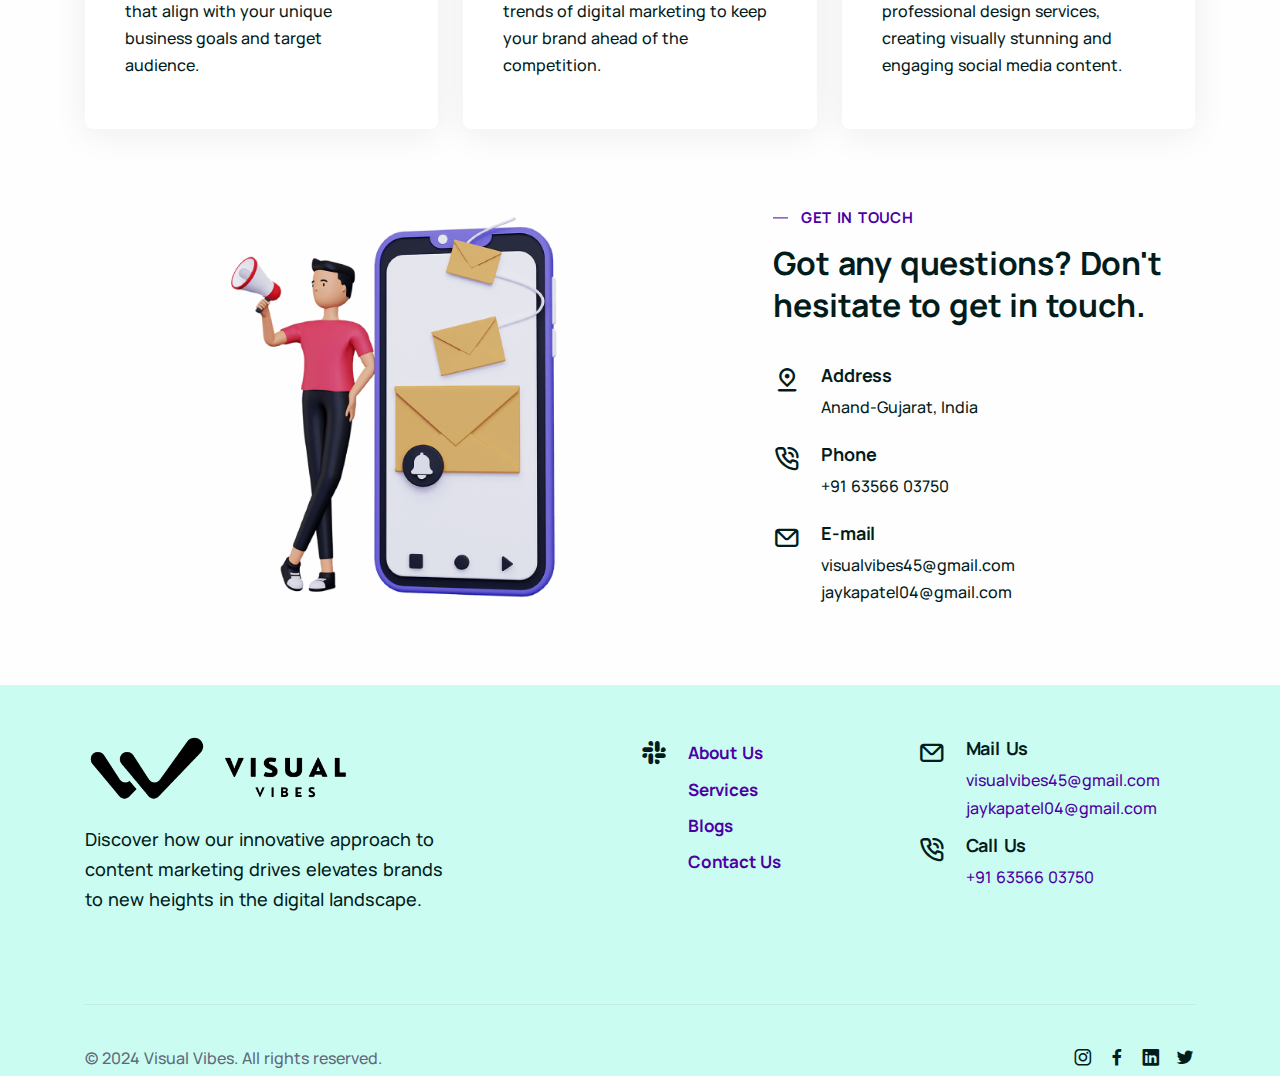
==== commit 6763c1c9: "Prefinal" ====
--- a/about2.html
+++ b/about2.html
@@ -575,7 +575,7 @@
     </section>
     <!-- /section -->
     <section class="wrapper bg-light">
-      <div class="container pb-14 pb-md-16">
+      <div class="container pb-10 pb-md-12">
         <div class="row text-center mb-12 mb-md-15">
           <div class="col-md-10 offset-md-1 col-lg-8 offset-lg-2 mt-n18 mt-md-n22">
             <figure><img class="w-auto" src="./assets/img/illustrations/3d3.png"
@@ -618,32 +618,36 @@
           <div class="col-md-6 col-lg-3">
             <img src="./assets/img/icons/lineal/target.svg" class="svg-inject icon-svg icon-svg-md text-green mb-3"
               alt="" />
-            <h4>Strategy</h4>
-            <p class="mb-2">Boost your brand with tailored social media strategies build to maximize engagement and
+            <h4 style="color: #021C1C;">Strategy</h4>
+            <p style="color: #021C1C;" class="mb-2">Boost your brand with tailored social media strategies build to
+              maximize engagement and
               growth.</p>
           </div>
           <!--/column -->
           <div class="col-md-6 col-lg-3">
             <img src="./assets/img/icons/lineal/settings-3.svg" class="svg-inject icon-svg icon-svg-md text-yellow mb-3"
               alt="" />
-            <h4>Development</h4>
-            <p class="mb-2">Transform your online presence with cutting-edge social media development that captivates
+            <h4 style="color: #021C1C;">Development</h4>
+            <p style="color: #021C1C;" class="mb-2">Transform your online presence with cutting-edge social media
+              development that captivates
               and converts.</p>
           </div>
           <!--/column -->
           <div class="col-md-6 col-lg-3">
             <img src="./assets/img/icons/lineal/megaphone.svg" class="svg-inject icon-svg icon-svg-md text-blue mb-3"
               alt="" />
-            <h4>Marketing</h4>
-            <p class="mb-2">Unlock your brand's potential with targeted social media marketing that drives results and
+            <h4 style="color: #021C1C;">Marketing</h4>
+            <p style="color: #021C1C;" class="mb-2">Unlock your brand's potential with targeted social media marketing
+              that drives results and
               amplifies your reach.</p>
           </div>
           <!--/column -->
           <div class="col-md-6 col-lg-3">
             <img src="./assets/img/icons/lineal/bar-chart.svg" class="svg-inject icon-svg icon-svg-md text-orange mb-3"
               alt="" />
-            <h4>Data Analysis</h4>
-            <p class="mb-2">Leverage insightful data analysis to optimise your social media strategies and achieve
+            <h4 style="color: #021C1C;">Data Analysis</h4>
+            <p style="color: #021C1C;" class="mb-2">Leverage insightful data analysis to optimise your social media
+              strategies and achieve
               unparalleled growth.</p>
           </div>
           <!--/column -->
@@ -654,7 +658,7 @@
     </section>
     <!-- /section -->
     <section class="wrapper bg-gray">
-      <div class="container py-14 py-md-10">
+      <div class="container py-10 py-md-12">
         <div class="row gx-lg-8 gx-xl-12 gy-10  align-items-center">
           <div class="col-lg-7">
             <figure><img class="w-auto" src="./assets/img/illustrations/3d4.png"
@@ -662,16 +666,17 @@
           </div>
           <!--/column -->
           <div class="col-lg-5">
-            <h2 class="fs-15 text-uppercase text-line text-primary mb-3">How It Works?</h2>
-            <h3 class="display-5 mb-7 pe-xxl-5">Everything you need on creating a business process.</h3>
+            <h2 class="fs-15 text-uppercase text-line text-grape mb-3">How It Works?</h2>
+            <h3 class="display-5 mb-7 pe-xxl-5 text-primary">Everything you need on creating a business process.</h3>
             <div class="d-flex flex-row mb-4">
               <div>
                 <img src="./assets/img/icons/lineal/light-bulb.svg"
                   class="svg-inject icon-svg icon-svg-sm text-blue me-4" alt="" />
               </div>
               <div>
-                <h4 class="mb-1">Idea</h4>
-                <p class="mb-1">We transform innovative ideas into compelling social media campaigns that captivate your
+                <h4 class="mb-1 text-primary">Idea</h4>
+                <p class="mb-1 text-primary">We transform innovative ideas into compelling social media campaigns that
+                  captivate your
                   audience and drive engagement.</p>
               </div>
             </div>
@@ -681,8 +686,9 @@
                   class="svg-inject icon-svg icon-svg-sm text-green me-4" alt="" />
               </div>
               <div>
-                <h4 class="mb-1">Develop</h4>
-                <p class="mb-1">We develop innovative social media strategies that resonate with your target audience
+                <h4 class="mb-1 text-primary">Develop</h4>
+                <p class="mb-1 text-primary">We develop innovative social media strategies that resonate with your
+                  target audience
                   and drive business growth.</p>
               </div>
             </div>
@@ -692,8 +698,9 @@
                   class="svg-inject icon-svg icon-svg-sm text-yellow me-4" alt="" />
               </div>
               <div>
-                <h4 class="mb-1">Revise</h4>
-                <p class="mb-0">We meticulously revise your social media content to ensure it aligns with your brand
+                <h4 class="mb-1 text-primary">Revise</h4>
+                <p class="mb-0 text-primary">We meticulously revise your social media content to ensure it aligns with
+                  your brand
                   voice and engages your audience effectively.</p>
               </div>
             </div>
@@ -702,7 +709,7 @@
         </div>
     </section>
     <section class="wrapper bg-gray">
-      <div class="container py-10 py-md-12">
+      <div class="container pb-10">
         <div class="row gx-lg-8 gx-xl-12 gy-6  align-items-center">
 
           <div class="col-lg-12 mt-lg-12">
@@ -797,11 +804,12 @@
       <div class="container  pt-md-14 pb-md-15">
         <div class="row gx-lg-8 gx-xl-12 gy-10  align-items-center">
           <div class="col-md-10 offset-md-1 offset-lg-0 col-lg-5 text-center text-lg-start order-2 order-lg-0"
-            data-cues="slideInDown" data-group="page-title" data-delay="600">
-            <h2 class="fs-15 text-uppercase text-line text-primary mb-3">Why Choose Us?</h2>
-            <h3 class="display-3 mb-5 mx-md-n5 mx-lg-0">A few reasons why our valued customers choose us.</h3>
+            data-cues="slideInDown" data-group="page-title">
+            <h2 class="fs-15 text-uppercase text-line text-grape mb-3">Why Choose Us?</h2>
+            <h3 class="display-3 text-primary mb-5 mx-md-n5 mx-lg-0">A few reasons why our valued customers choose us.
+            </h3>
             <div class="d-flex justify-content-center justify-content-lg-start" data-cues="slideInDown"
-              data-group="page-title-buttons" data-delay="900">
+              data-group="page-title-buttons">
               <span><a href="projects.html" class="btn btn-primary rounded me-2">See Projects</a></span>
               <span><a href="services.html" class="btn btn-secondary rounded">Know More</a></span>
             </div>
@@ -826,8 +834,9 @@
               <div class="card-body">
                 <img src="./assets/img/icons/lineal/barcode.svg"
                   class="svg-inject icon-svg icon-svg-md text-yellow mb-3" alt="" />
-                <h4>Customised Strategies</h4>
-                <p class="mb-2">We develop personalised strategies that align with your unique business goals and target
+                <h4 class="text-primary">Customised Strategies</h4>
+                <p class="mb-2 text-primary">We develop personalised strategies that align with your unique business
+                  goals and target
                   audience.</p>
                 <!-- <a href="#" class="more hover link-yellow">Learn More</a> -->
               </div>
@@ -841,8 +850,9 @@
               <div class="card-body">
                 <img src="./assets/img/icons/lineal/invoice.svg" class="svg-inject icon-svg icon-svg-md text-green mb-3"
                   alt="" />
-                <h4>Innovative Solutions</h4>
-                <p class="mb-2">We leverage the latest tools and trends of digital marketing to keep your brand ahead of
+                <h4 class="text-primary">Innovative Solutions</h4>
+                <p class="mb-2 text-primary">We leverage the latest tools and trends of digital marketing to keep your
+                  brand ahead of
                   the competition.</p>
                 <!-- <a href="#" class="more hover link-green">Learn More</a> -->
               </div>
@@ -856,8 +866,9 @@
               <div class="card-body">
                 <img src="./assets/img/icons/lineal/video-editing.svg"
                   class="svg-inject icon-svg icon-svg-md text-orange mb-3" alt="" />
-                <h4>Professional design</h4>
-                <p class="mb-2">Elevate your brand with our professional design services, creating visually stunning and
+                <h4 class="text-primary">Professional design</h4>
+                <p class="mb-2 text-primary">Elevate your brand with our professional design services, creating visually
+                  stunning and
                   engaging social media content.</p>
                 <!-- <a href="#" class="more hover link-orange">Learn More</a> -->
               </div>
@@ -963,23 +974,23 @@
 
     <!-- /section -->
     <section class="wrapper bg-light">
-      <div class="container py-14 py-md-16">
+      <div class="container py-10 py-md-10">
         <div class="row gx-lg-8 gx-xl-12 gy-10 align-items-center">
           <div class="col-lg-7">
-            <figure><img class="w-auto" src="./assets/img/illustrations/3d1.png"
-                srcset="./assets/img/illustrations/3d1@2x.png 2x" alt="" /></figure>
+            <figure><img class="w-auto" src="./assets/img/illustrations/New Project (6).png"
+                srcset="./assets/img/illustrations/New Project (6).png 2x" alt="" /></figure>
           </div>
           <!--/column -->
           <div class="col-lg-5">
-            <h2 class="fs-15 text-uppercase text-line text-primary text-center mb-3">Get In Touch</h2>
-            <h3 class="display-5 mb-7">Got any questions? Don't hesitate to get in touch.</h3>
+            <h2 class="fs-15 text-uppercase text-line text-grape text-center mb-3">Get In Touch</h2>
+            <h3 class="display-5 mb-7 text-primary">Got any questions? Don't hesitate to get in touch.</h3>
             <div class="d-flex flex-row">
               <div>
                 <div class="icon text-primary fs-28 me-4 mt-n1"> <i class="uil uil-location-pin-alt"></i> </div>
               </div>
               <div>
-                <h5 class="mb-1">Address</h5>
-                <address>Anand-Gujarat, India</address>
+                <h5 class="mb-1 text-primary">Address</h5>
+                <address class="text-primary">Anand-Gujarat, India</address>
               </div>
             </div>
             <div class="d-flex flex-row">
@@ -987,8 +998,8 @@
                 <div class="icon text-primary fs-28 me-4 mt-n1"> <i class="uil uil-phone-volume"></i> </div>
               </div>
               <div>
-                <h5 class="mb-1">Phone</h5>
-                <p><a href="tel:+916356603750">+91 63566 03750</a></p>
+                <h5 class="mb-1 text-primary">Phone</h5>
+                <p><a href="tel:+916356603750" class="text-primary">+91 63566 03750</a></p>
               </div>
             </div>
             <div class="d-flex flex-row">
@@ -996,10 +1007,12 @@
                 <div class="icon text-primary fs-28 me-4 mt-n1"> <i class="uil uil-envelope"></i> </div>
               </div>
               <div>
-                <h5 class="mb-1">E-mail</h5>
-                <p class="mb-0"><a href="mailto:visualvibes45@gmail.com" class="link-body">visualvibes45@gmail.com</a>
+                <h5 class="mb-1 text-primary">E-mail</h5>
+                <p class="mb-0"><a href="mailto:visualvibes45@gmail.com"
+                    class="link-body text-primary">visualvibes45@gmail.com</a>
                 </p>
-                <p class="mb-0"><a href="mailto:jaykapatel04@gmail.com" class="link-body">jaykapatel04@gmail.com</a></p>
+                <p class="mb-0"><a href="mailto:jaykapatel04@gmail.com"
+                    class="link-body text-primary">jaykapatel04@gmail.com</a></p>
               </div>
             </div>
           </div>
@@ -1013,12 +1026,13 @@
   </div>
   <!-- /.content-wrapper -->
   <footer class="bg-secondary">
-    <div class="container pt-8 pt-md-10 pb-7">
+    <div class="container pt-8 pt-md-10 ">
       <div class="row gx-lg-0 gy-6">
         <div class="col-lg-4">
           <div class="widget">
             <img class="mb-4" src="./assets/img/Visual vibes logo.png" height="70" alt="" />
-            <p class="lead mb-0">Discover how our innovative approach to content marketing drives elevates brands to new
+            <p style="color: #021C1C;" class="lead mb-0">Discover how our innovative approach to content marketing
+              drives elevates brands to new
               heights in the digital landscape.</p>
           </div>
           <!-- /.widget -->
@@ -1028,13 +1042,13 @@
           <div class="widget">
             <div class="d-flex flex-row">
               <div>
-                <div class="icon text-primary fs-28 me-4 mt-n1"> <i class="uil uil-slack"></i> </div>
-              </div>
-              <div>
-                <h6 class="mt-1"><a href="about2.html">About Us</a></h6>
-                <h6 class="mt-1"><a href="services.html">Services</a></h6>
-                <h6 class="mt-1"><a href="blog2.html">Blogs</a></h6>
-                <h6 class="mt-1"><a href="contact.html">Contact Us</a></h6>
+                <div class="icon fs-28 me-4 mt-n1"> <i class="uil uil-slack" style="color: #021C1C;"></i> </div>
+              </div>
+              <div>
+                <h6 class="mt-1 "><a class="text-grape" href="about2.html">About Us</a></h6>
+                <h6 class="mt-1 "><a class="text-grape" href="services.html">Services</a></h6>
+                <h6 class="mt-1 "><a class="text-grape" href="blog2.html">Blogs</a></h6>
+                <h6 class="mt-1 "><a class="text-grape" href="contact.html">Contact Us</a></h6>
               </div>
             </div>
             <!--/div -->
@@ -1047,22 +1061,23 @@
           <div class="widget">
             <div class="d-flex flex-row">
               <div>
-                <div class="icon text-primary fs-28 me-4 mt-n1"> <i class="uil uil-envelope"></i> </div>
-              </div>
-              <div>
-                <h5 class="mb-1">Mail Us</h5>
-                <p class="mb-0"><a href="mailto:visualvibes45@gmail.com">visualvibes45@gmail.com</a> <br /><a
-                    href="mailto:jaykapatel04@gmail.com">jaykapatel04@gmail.com</a></p>
+                <div class="icon fs-28 me-4 mt-n1"> <i class="uil uil-envelope" style="color: #021C1C;"></i> </div>
+              </div>
+              <div>
+                <h5 class="mb-1" style="color: #021C1C;">Mail Us</h5>
+                <p class="mb-0"><a href="mailto:visualvibes45@gmail.com"
+                    style="color: #4c00a4;">visualvibes45@gmail.com</a> <br /><a href="mailto:jaykapatel04@gmail.com"
+                    style="color: #4c00a4;">jaykapatel04@gmail.com</a></p>
               </div>
             </div>
             <!--/div -->
             <div class="d-flex flex-row mt-2">
               <div>
-                <div class="icon text-primary fs-28 me-4 mt-n1"> <i class="uil uil-phone-volume"></i> </div>
-              </div>
-              <div>
-                <h5 class="mb-1">Call Us</h5>
-                <p class="mb-0  text-primary" style="font-weight: 500;"><a href="tel:+916356603750">+91 63566 03750</a>
+                <div class="icon fs-28 me-4 mt-n1"> <i class="uil uil-phone-volume" style="color: #021C1C;"></i> </div>
+              </div>
+              <div>
+                <h5 class="mb-1" style="color: #021C1C;">Call Us</h5>
+                <p class="mb-0" style="color: #4c00a4;"><a href="tel:+916356603750">+91 63566 03750</a>
                 </p>
               </div>
             </div>
@@ -1074,14 +1089,16 @@
         <!-- /column -->
       </div>
       <!--/.row -->
-      <hr class="mt-13 mt-md-14 mb-7" />
+      <hr class=" mb-7" />
       <div class="d-md-flex align-items-center justify-content-between">
         <p class="mb-2 mb-lg-0">© 2024 Visual Vibes. All rights reserved.</p>
-        <nav class="nav social social-muted mb-0 text-md-end">
-          <a href="https://www.instagram.com/visualvibes42"><i class="uil uil-instagram"></i></a>
-          <a href="https://www.facebook.com/profile.php?id=61561560902989"><i class="uil uil-facebook-f"></i></a>
-          <a href="https://www.linkedin.com/in/jaykapatel/"><i class="uil uil-linkedin"></i></a>
-          <a href="https://x.com/Jay_kapatel_"><i class="uil uil-twitter"></i></a>
+        <nav class="nav social  mb-0 text-md-end">
+          <a href="https://www.instagram.com/visualvibes42"><i class="uil uil-instagram"
+              style="color: #021C1C;"></i></a>
+          <a href="https://www.facebook.com/profile.php?id=61561560902989"><i class="uil uil-facebook-f"
+              style="color: #021C1C;"></i></a>
+          <a href="https://www.linkedin.com/in/jaykapatel/"><i class="uil uil-linkedin" style="color: #021C1C;"></i></a>
+          <a href="https://x.com/Jay_kapatel_"><i class="uil uil-twitter" style="color: #021C1C;"></i></a>
           <!-- <a href="#"><i class="uil uil-youtube"></i></a> -->
         </nav>
         <!-- /.social -->
--- a/assets/css/style.css
+++ b/assets/css/style.css
@@ -4509,7 +4509,7 @@
 }
 .btn-outline-grape {
   --bs-btn-color: #605dba;
-  --bs-btn-border-color: #605dba;
+  --bs-btn-border-color: #021C1C;
   --bs-btn-hover-color: #fff;
   --bs-btn-hover-bg: #605dba;
   --bs-btn-hover-border-color: #605dba;
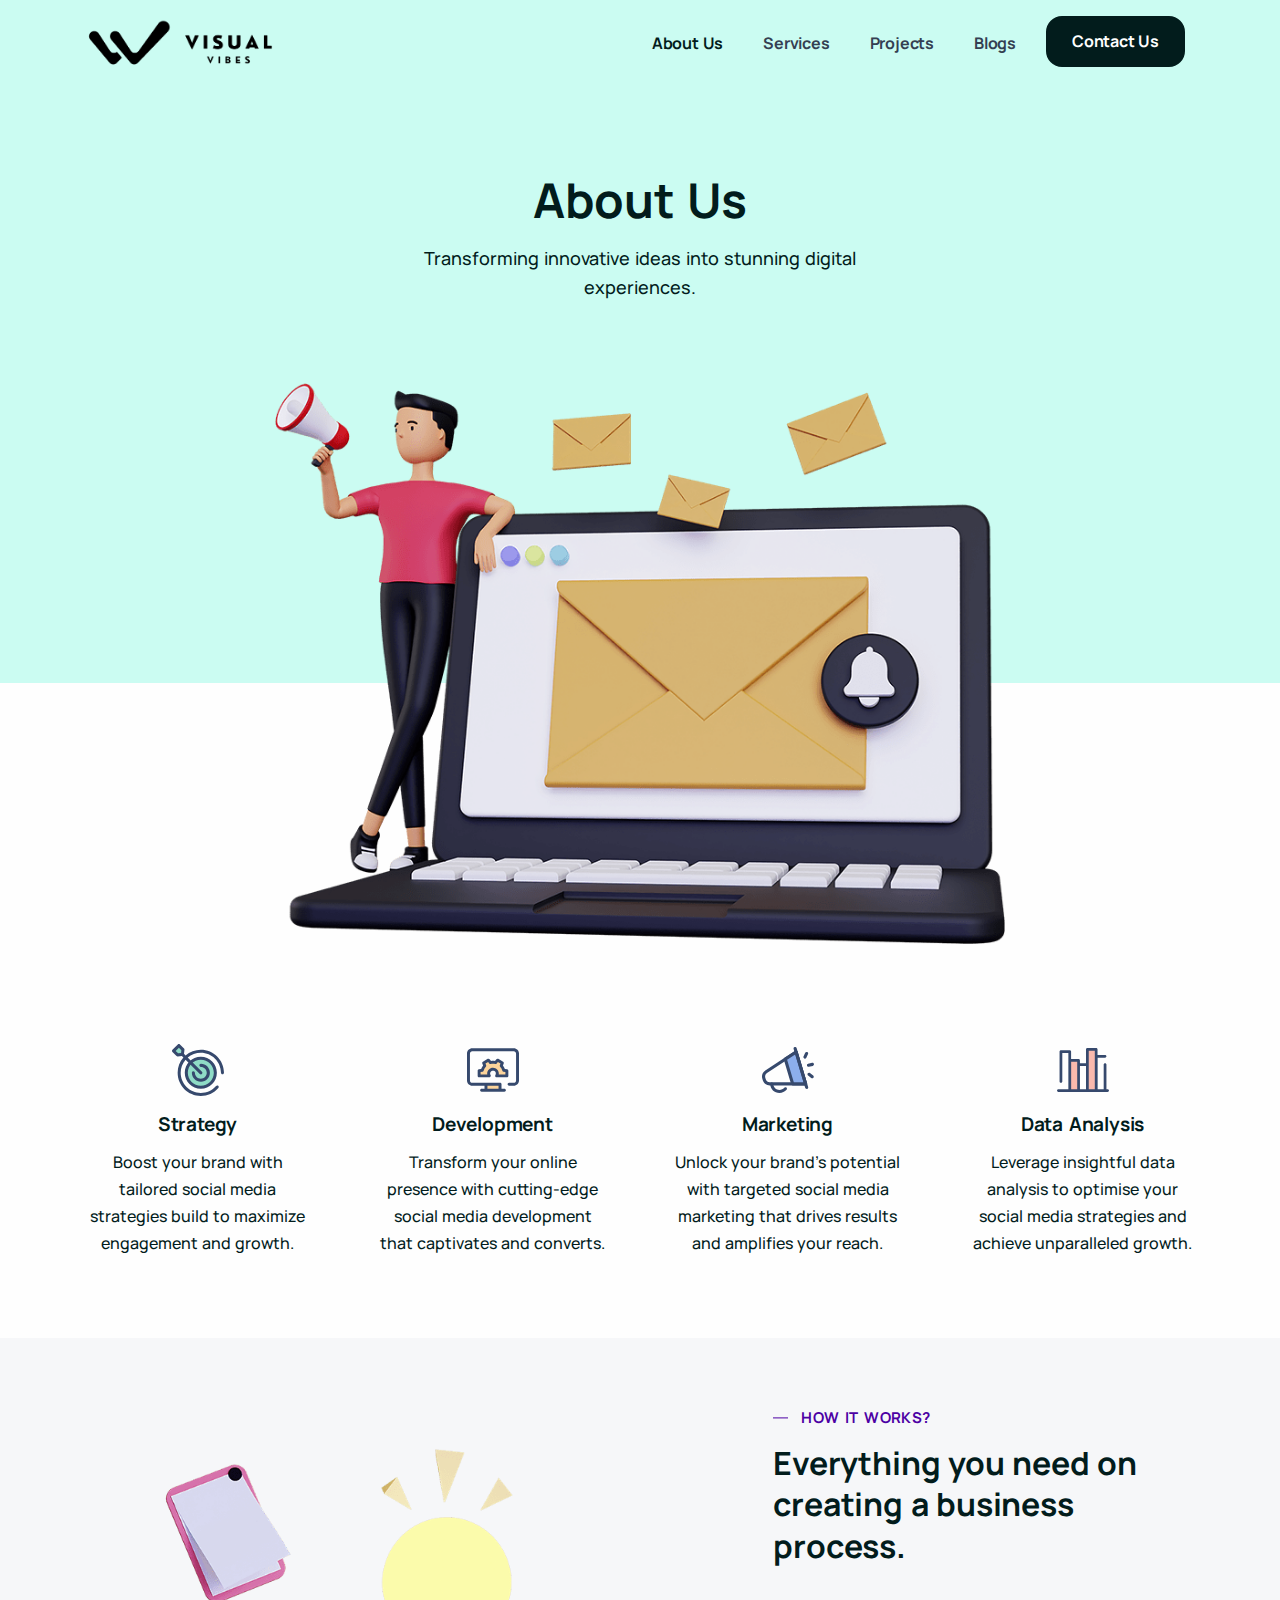
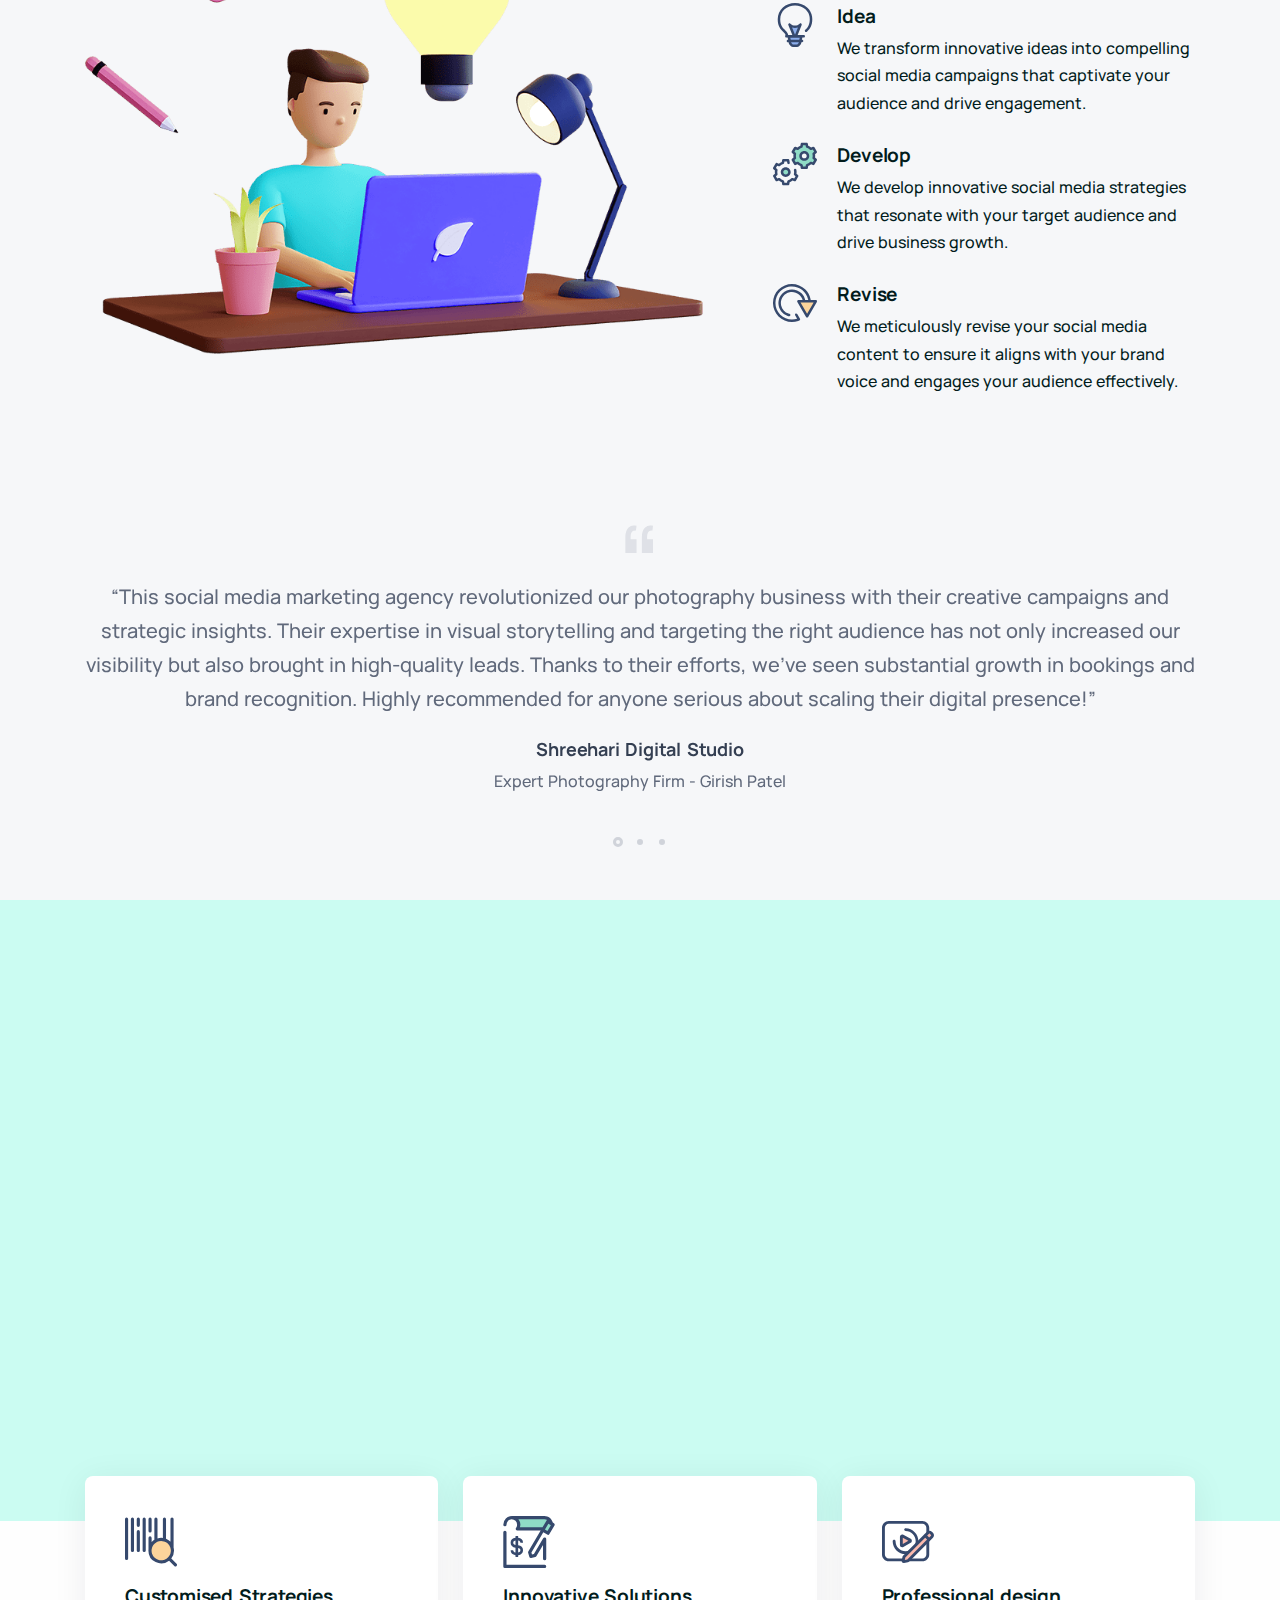
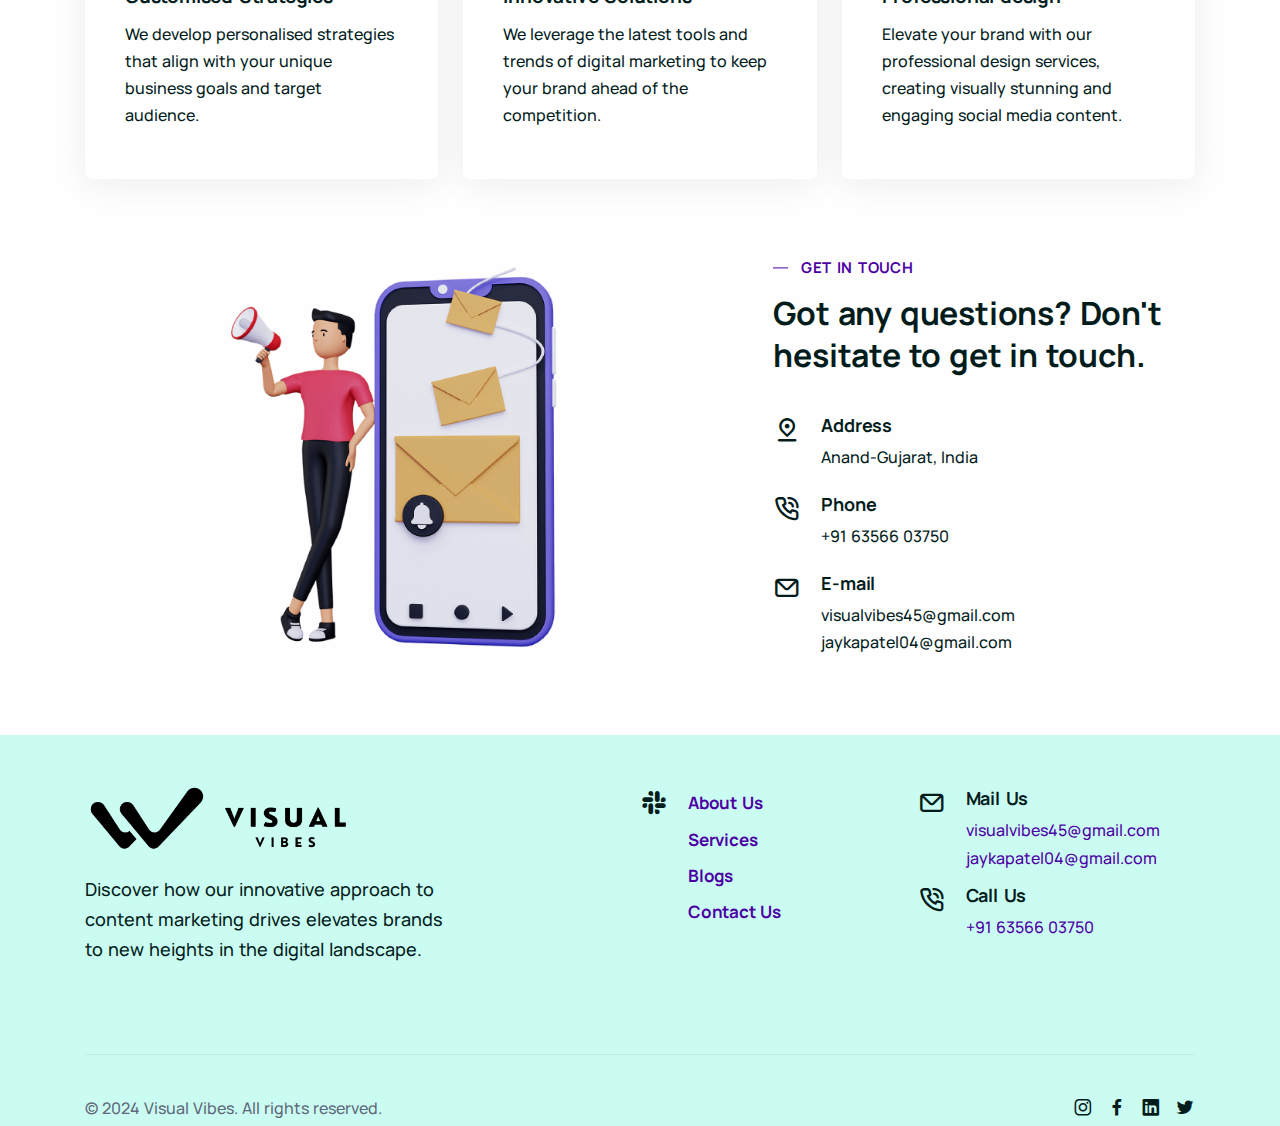
==== commit 0cecb71b: "almost Final" ====
--- a/about2.html
+++ b/about2.html
@@ -713,7 +713,7 @@
         <div class="row gx-lg-8 gx-xl-12 gy-6  align-items-center">
 
           <div class="col-lg-12 mt-lg-12">
-            <div class="swiper-container dots-closer mb-6" data-margin="30" data-dots="true">
+            <div class="swiper-container dots-closer mb-7" data-margin="30" data-dots="true">
               <div class="swiper">
                 <div class="swiper-wrapper">
                   <div class="swiper-slide">
@@ -801,8 +801,8 @@
       <!-- /.container -->
     </section>
     <section class="wrapper bg-secondary">
-      <div class="container  pt-md-14 pb-md-15">
-        <div class="row gx-lg-8 gx-xl-12 gy-10  align-items-center">
+      <div class="container  pt-md-14 pb-md-15 mb-6">
+        <div class="row gx-lg-8 gx-xl-12 gy-10  align-items-center pb-3">
           <div class="col-md-10 offset-md-1 offset-lg-0 col-lg-5 text-center text-lg-start order-2 order-lg-0"
             data-cues="slideInDown" data-group="page-title">
             <h2 class="fs-15 text-uppercase text-line text-grape mb-3">Why Choose Us?</h2>
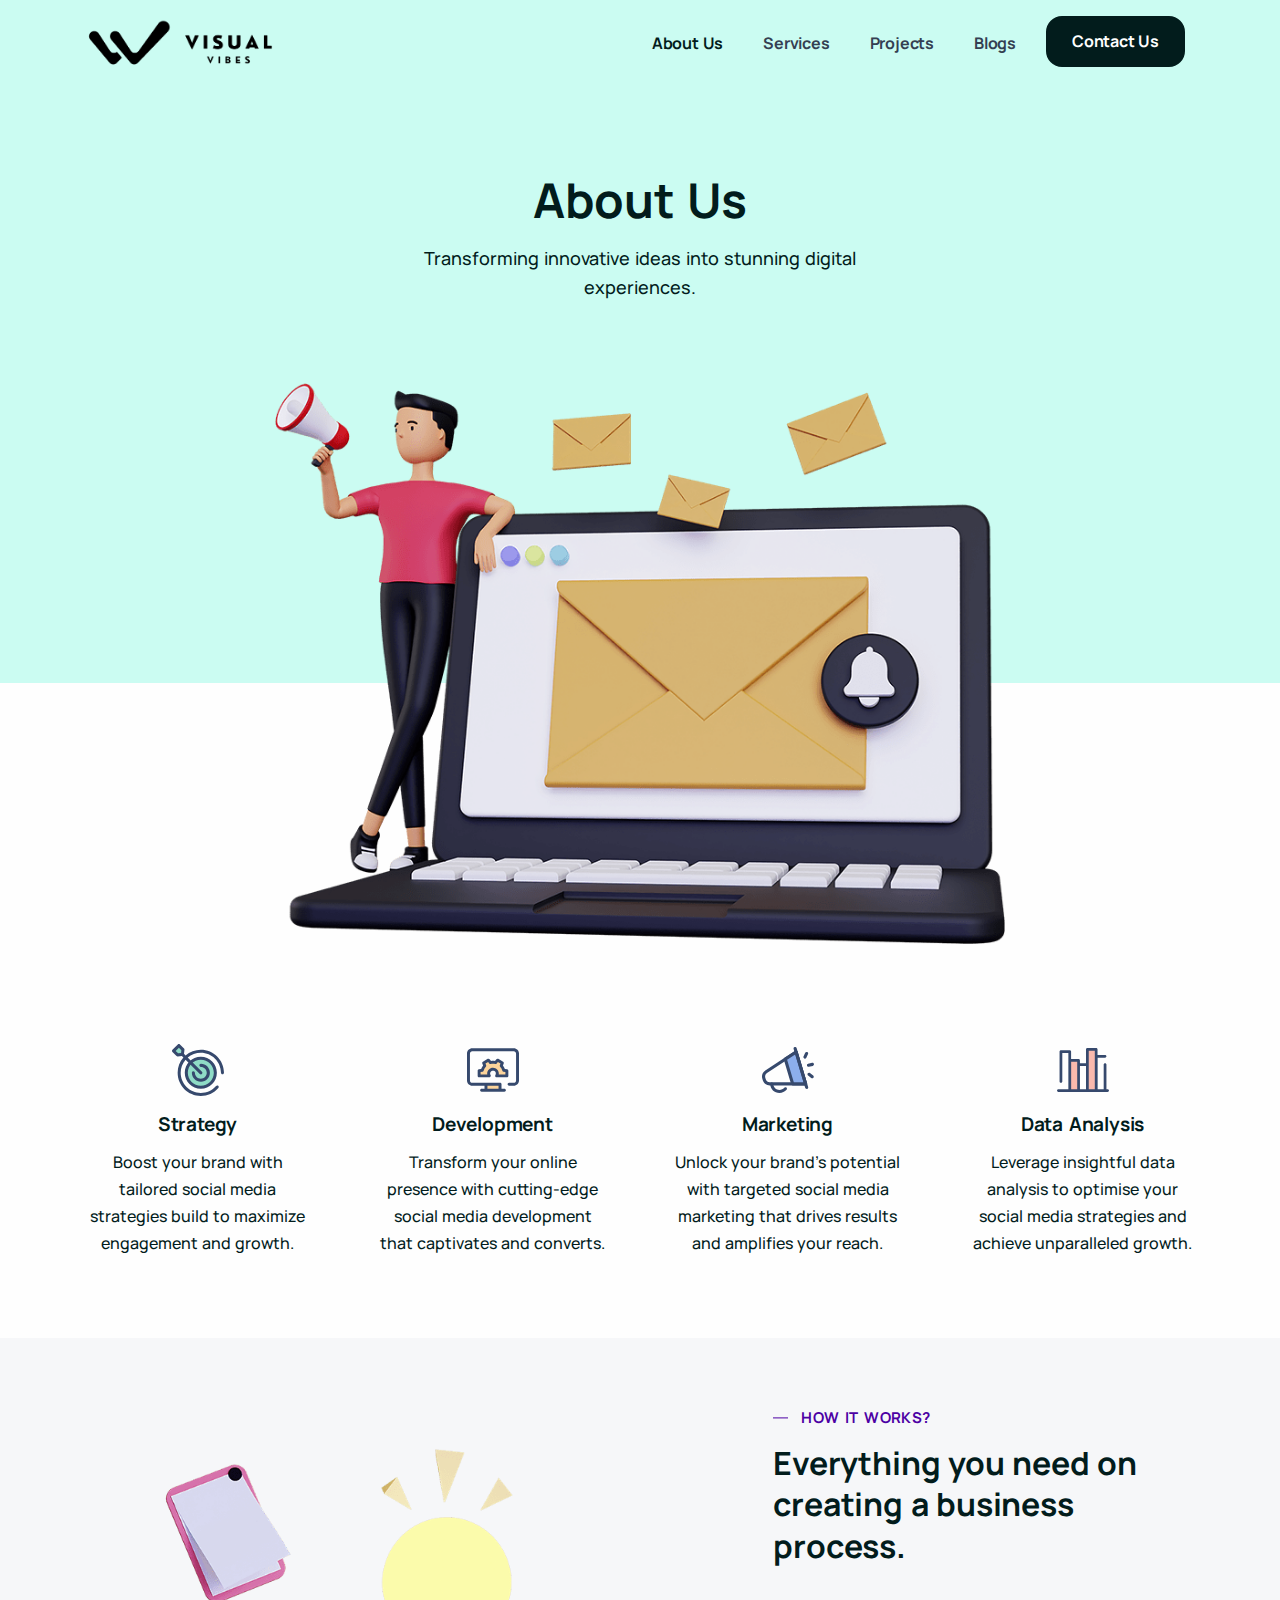
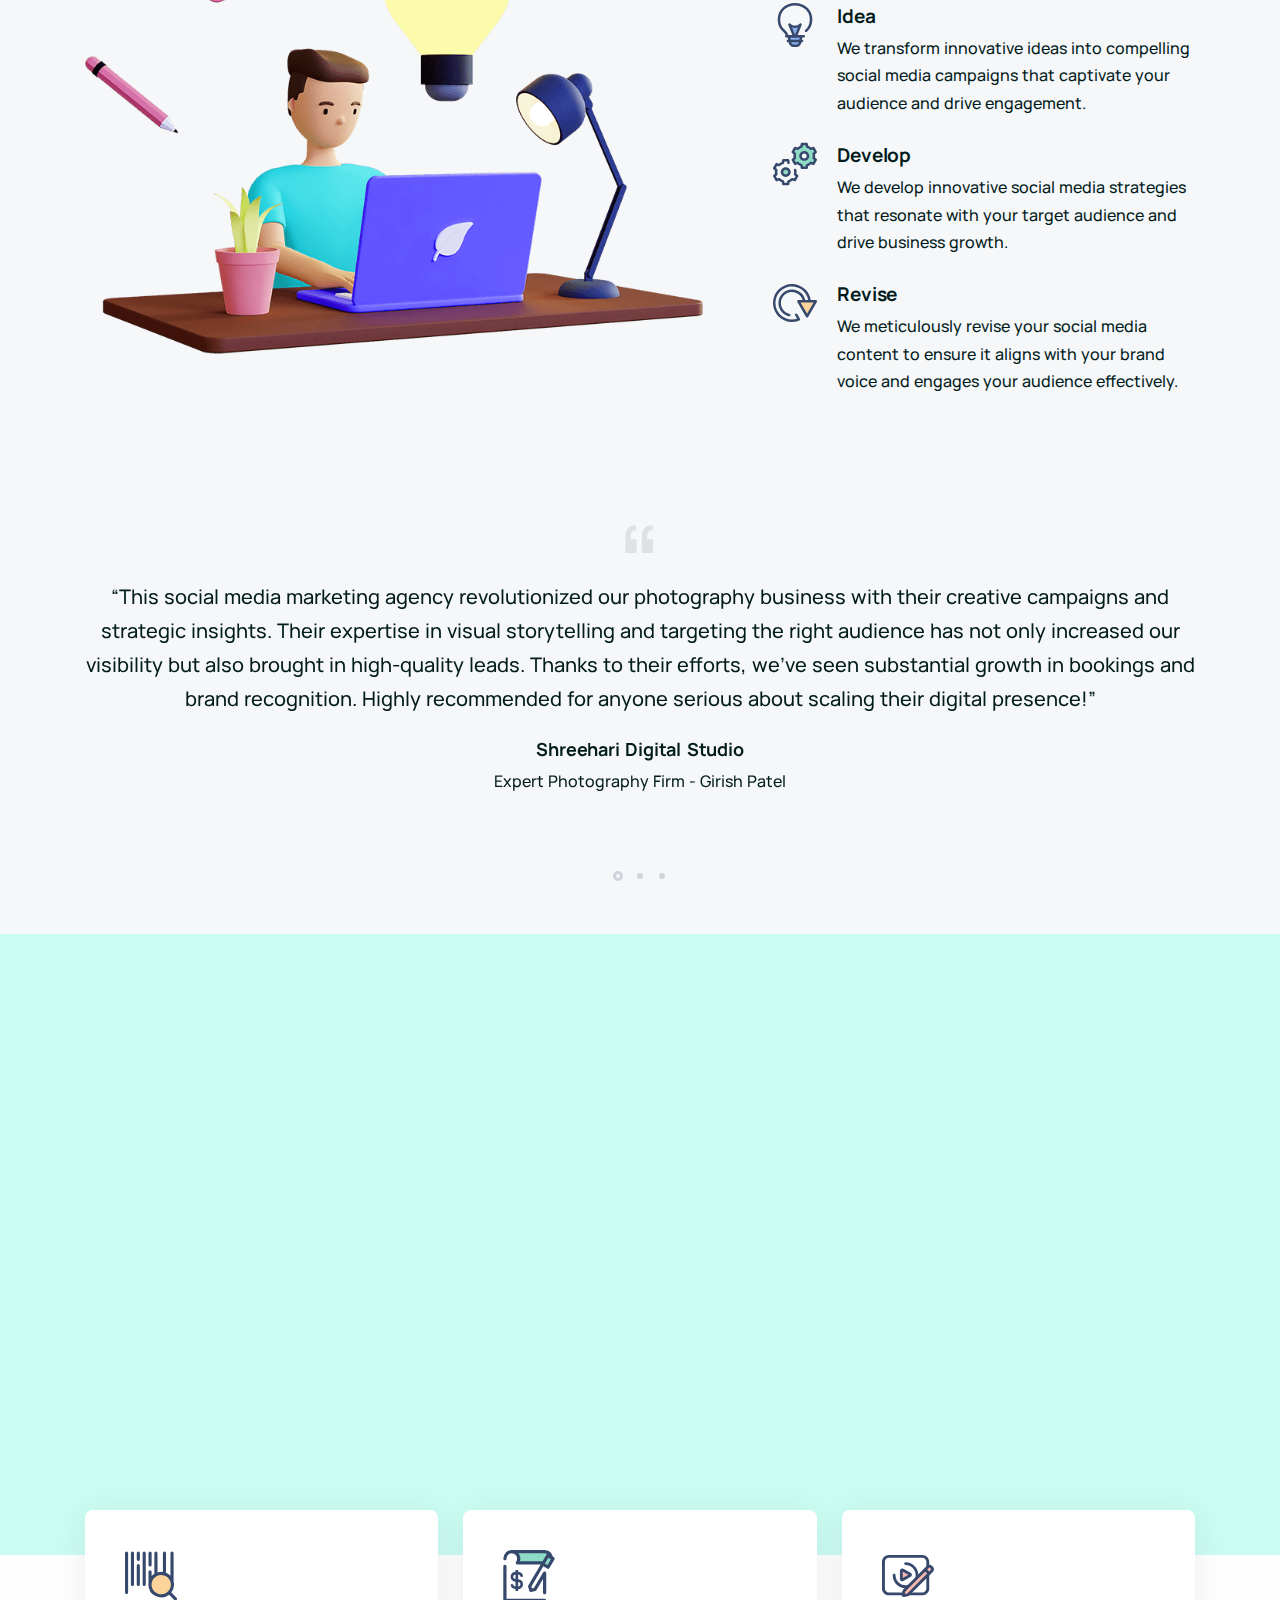
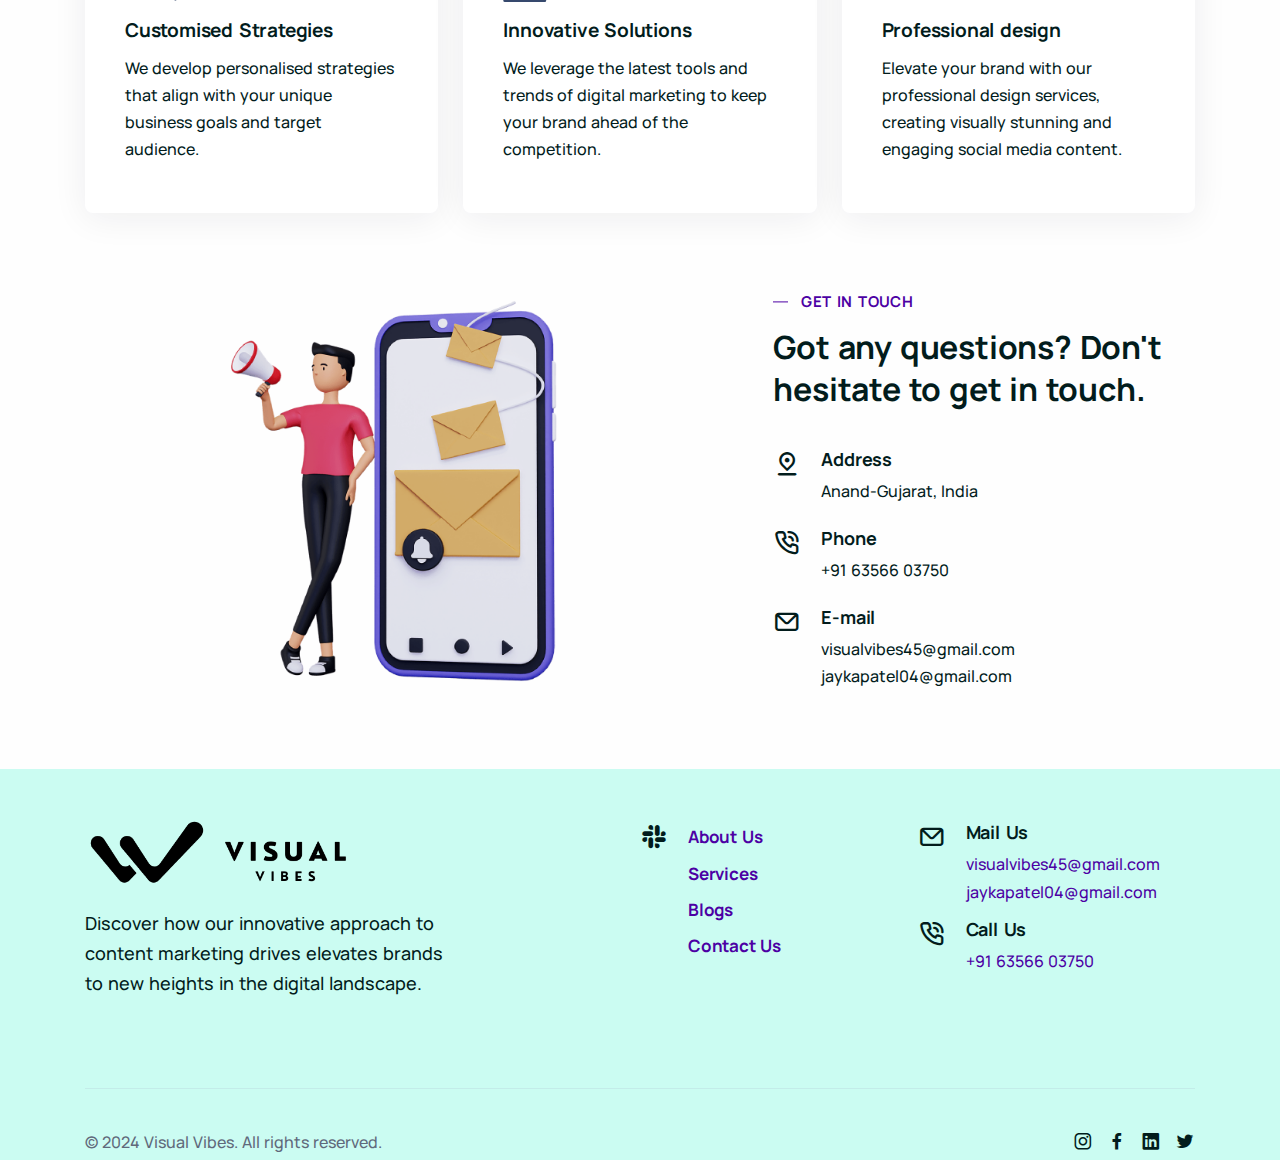
==== commit f4029c45: "Final_Website" ====
--- a/about2.html
+++ b/about2.html
@@ -574,7 +574,7 @@
       <!-- /.container -->
     </section>
     <!-- /section -->
-    <section class="wrapper bg-light">
+    <section class=" wrapper bg-light">
       <div class="container pb-10 pb-md-12">
         <div class="row text-center mb-12 mb-md-15">
           <div class="col-md-10 offset-md-1 col-lg-8 offset-lg-2 mt-n18 mt-md-n22">
@@ -619,7 +619,8 @@
             <img src="./assets/img/icons/lineal/target.svg" class="svg-inject icon-svg icon-svg-md text-green mb-3"
               alt="" />
             <h4 style="color: #021C1C;">Strategy</h4>
-            <p style="color: #021C1C;" class="mb-2">Boost your brand with tailored social media strategies build to
+            <p style="color: #021C1C;" class="mb-2">Boost your brand with tailored social media strategies build
+              to
               maximize engagement and
               growth.</p>
           </div>
@@ -637,7 +638,8 @@
             <img src="./assets/img/icons/lineal/megaphone.svg" class="svg-inject icon-svg icon-svg-md text-blue mb-3"
               alt="" />
             <h4 style="color: #021C1C;">Marketing</h4>
-            <p style="color: #021C1C;" class="mb-2">Unlock your brand's potential with targeted social media marketing
+            <p style="color: #021C1C;" class="mb-2">Unlock your brand's potential with targeted social media
+              marketing
               that drives results and
               amplifies your reach.</p>
           </div>
@@ -646,7 +648,8 @@
             <img src="./assets/img/icons/lineal/bar-chart.svg" class="svg-inject icon-svg icon-svg-md text-orange mb-3"
               alt="" />
             <h4 style="color: #021C1C;">Data Analysis</h4>
-            <p style="color: #021C1C;" class="mb-2">Leverage insightful data analysis to optimise your social media
+            <p style="color: #021C1C;" class="mb-2">Leverage insightful data analysis to optimise your social
+              media
               strategies and achieve
               unparalleled growth.</p>
           </div>
@@ -717,7 +720,7 @@
               <div class="swiper">
                 <div class="swiper-wrapper">
                   <div class="swiper-slide">
-                    <blockquote class="icon icon-top fs-lg text-center">
+                    <blockquote class="icon icon-top fs-lg text-primary text-center">
                       <p>“This social media marketing agency revolutionized our photography business with their
                         creative campaigns and strategic insights. Their expertise in visual storytelling and
                         targeting the right audience has not only increased our visibility but also brought in
@@ -726,7 +729,7 @@
                         presence!”</p>
                       <div class="blockquote-details justify-content-center text-center">
                         <div class="info ps-0">
-                          <h5 class="mb-1">Shreehari Digital Studio</h5>
+                          <h5 class="mb-1 text-primary">Shreehari Digital Studio</h5>
                           <p class="mb-0">Expert Photography Firm - Girish Patel</p>
                         </div>
                       </div>
@@ -735,12 +738,15 @@
                   <!--/.swiper-slide -->
                   <div class="swiper-slide">
                     <blockquote class="icon icon-top fs-lg text-center">
-                      <p>“Vivamus sagittis lacus vel augue laoreet rutrum faucibus dolor auctor. Vestibulum ligula porta
-                        felis euismod semper. Cras justo odio consectetur.”</p>
+                      <p>“As a small business owner, finding a reliable and talented graphic design company is crucial.
+                        I recently worked with Visual Vibes, and I couldn't believe the results. They understood
+                        my vision perfectly and created stunning graphics that truly represent my brand. Their attention
+                        to detail and creative approach exceeded my expectations. I highly recommend Visual Vibes to any
+                        small business looking to elevate their visual identity”</p>
                       <div class="blockquote-details justify-content-center text-center">
                         <div class="info ps-0">
-                          <h5 class="mb-1">Cory Zamora</h5>
-                          <p class="mb-0">Marketing Specialist</p>
+                          <h5 class="mb-1">Kirtan Kapatel</h5>
+                          <!-- <p class="mb-0">Marketing Specialist</p> -->
                         </div>
                       </div>
                     </blockquote>
@@ -748,12 +754,16 @@
                   <!--/.swiper-slide -->
                   <div class="swiper-slide">
                     <blockquote class="icon icon-top fs-lg text-center">
-                      <p>“Vivamus sagittis lacus vel augue laoreet rutrum faucibus dolor auctor. Vestibulum ligula porta
-                        felis euismod semper. Cras justo odio consectetur.”</p>
+                      <p>“As the owner of a small restaurant, I knew I needed a professional website to attract more
+                        customers. Visual Vibes delivered beyond my expectations. They created a beautiful,
+                        user-friendly website that perfectly represents our brand and menu. Their team was attentive,
+                        responsive, and incredibly skilled. Our online reservations have increased, and we've received
+                        many compliments on the new site. I highly recommend Visual Vibes for any restaurant looking to
+                        boost its online presence.”</p>
                       <div class="blockquote-details justify-content-center text-center">
                         <div class="info ps-0">
-                          <h5 class="mb-1">Nikolas Brooten</h5>
-                          <p class="mb-0">Sales Manager</p>
+                          <h5 class="mb-1">Soumya Kachhiya</h5>
+                          <p class="mb-0">Operational Manager</p>
                         </div>
                       </div>
                     </blockquote>
--- a/assets/css/style.css
+++ b/assets/css/style.css
@@ -214,10 +214,10 @@
   --bs-tertiary-bg: #fefefe;
   --bs-tertiary-bg-rgb: 254, 254, 254;
   --bs-heading-color: #343f52;
-  --bs-link-color: #1CDD00;
+  --bs-link-color: #4c00a4;
   --bs-link-color-rgb: 28, 221, 0;
   --bs-link-decoration: capitalize
-  --bs-link-hover-color: #1CDD00;
+  --bs-link-hover-color: #4c00a4;
   --bs-link-hover-color-rgb: 28, 221, 0;
   --bs-code-color: #60697b;
   --bs-highlight-bg: #fef1de;
